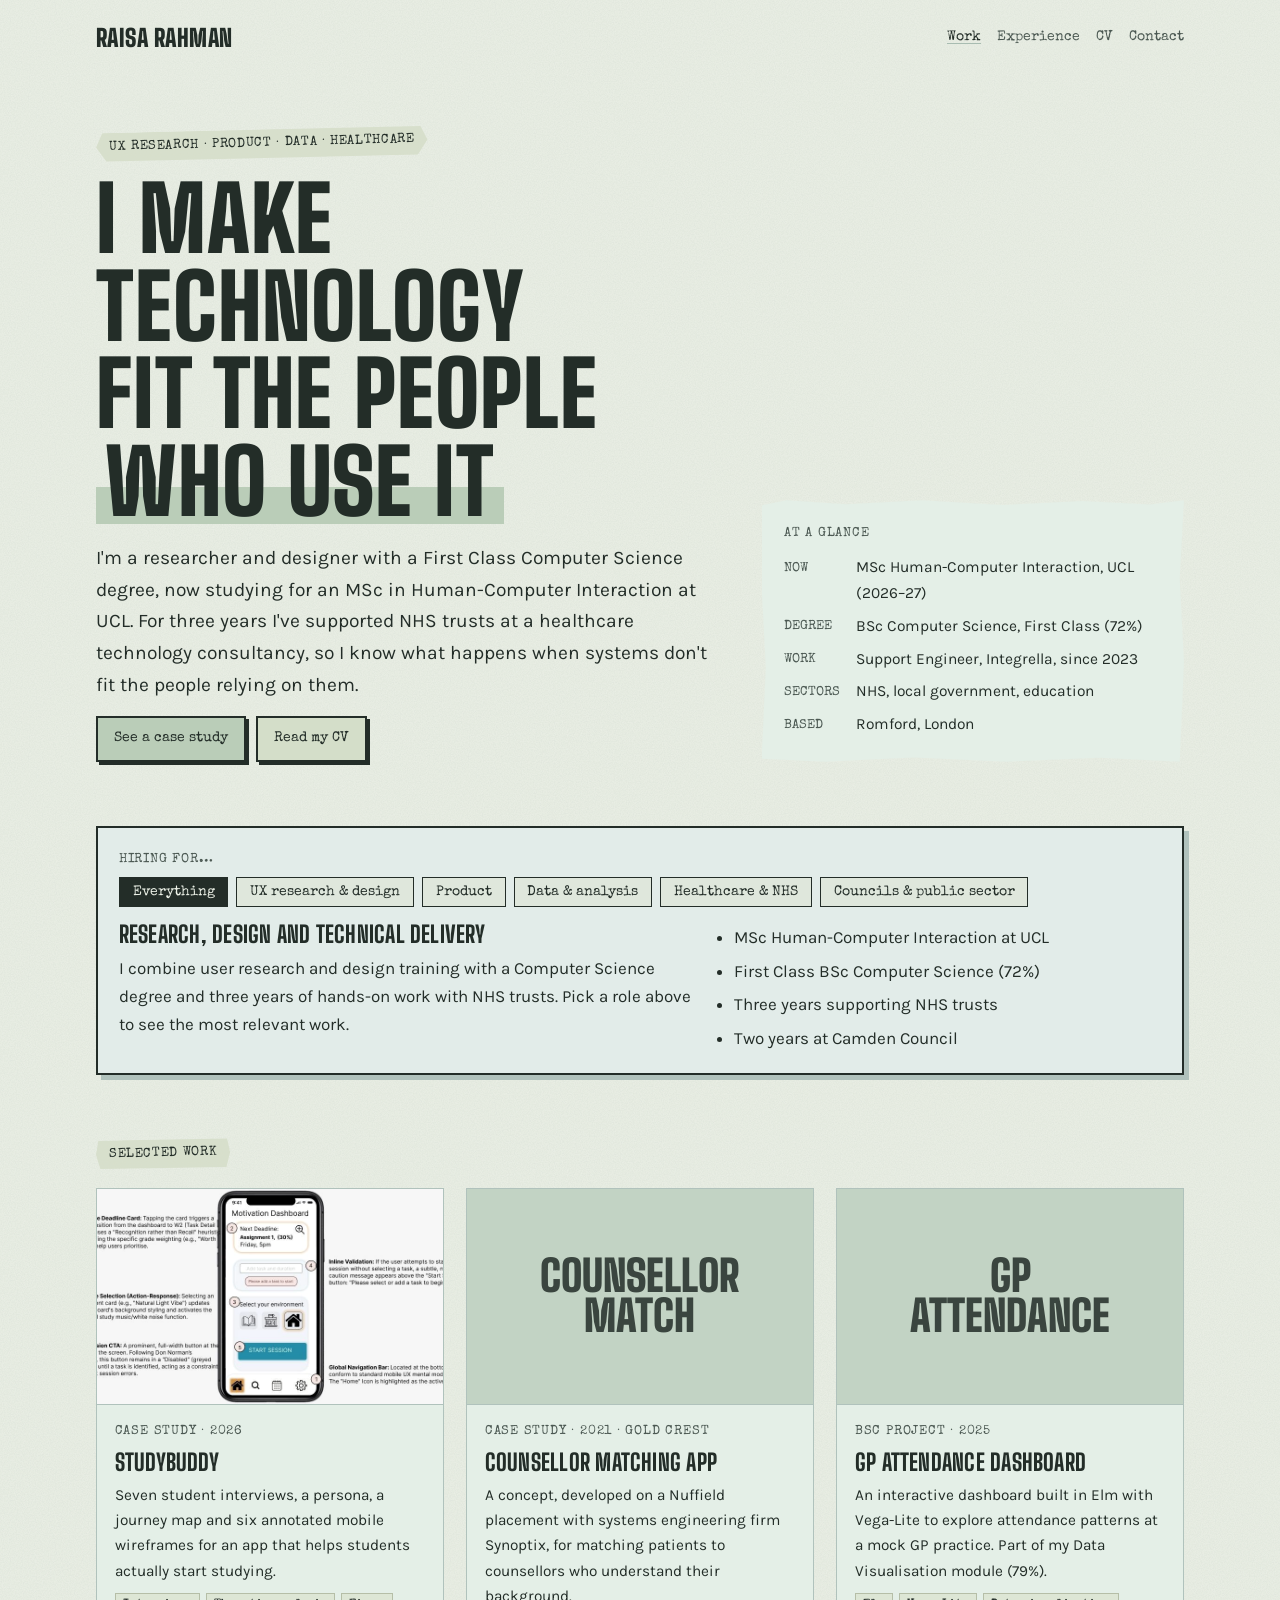
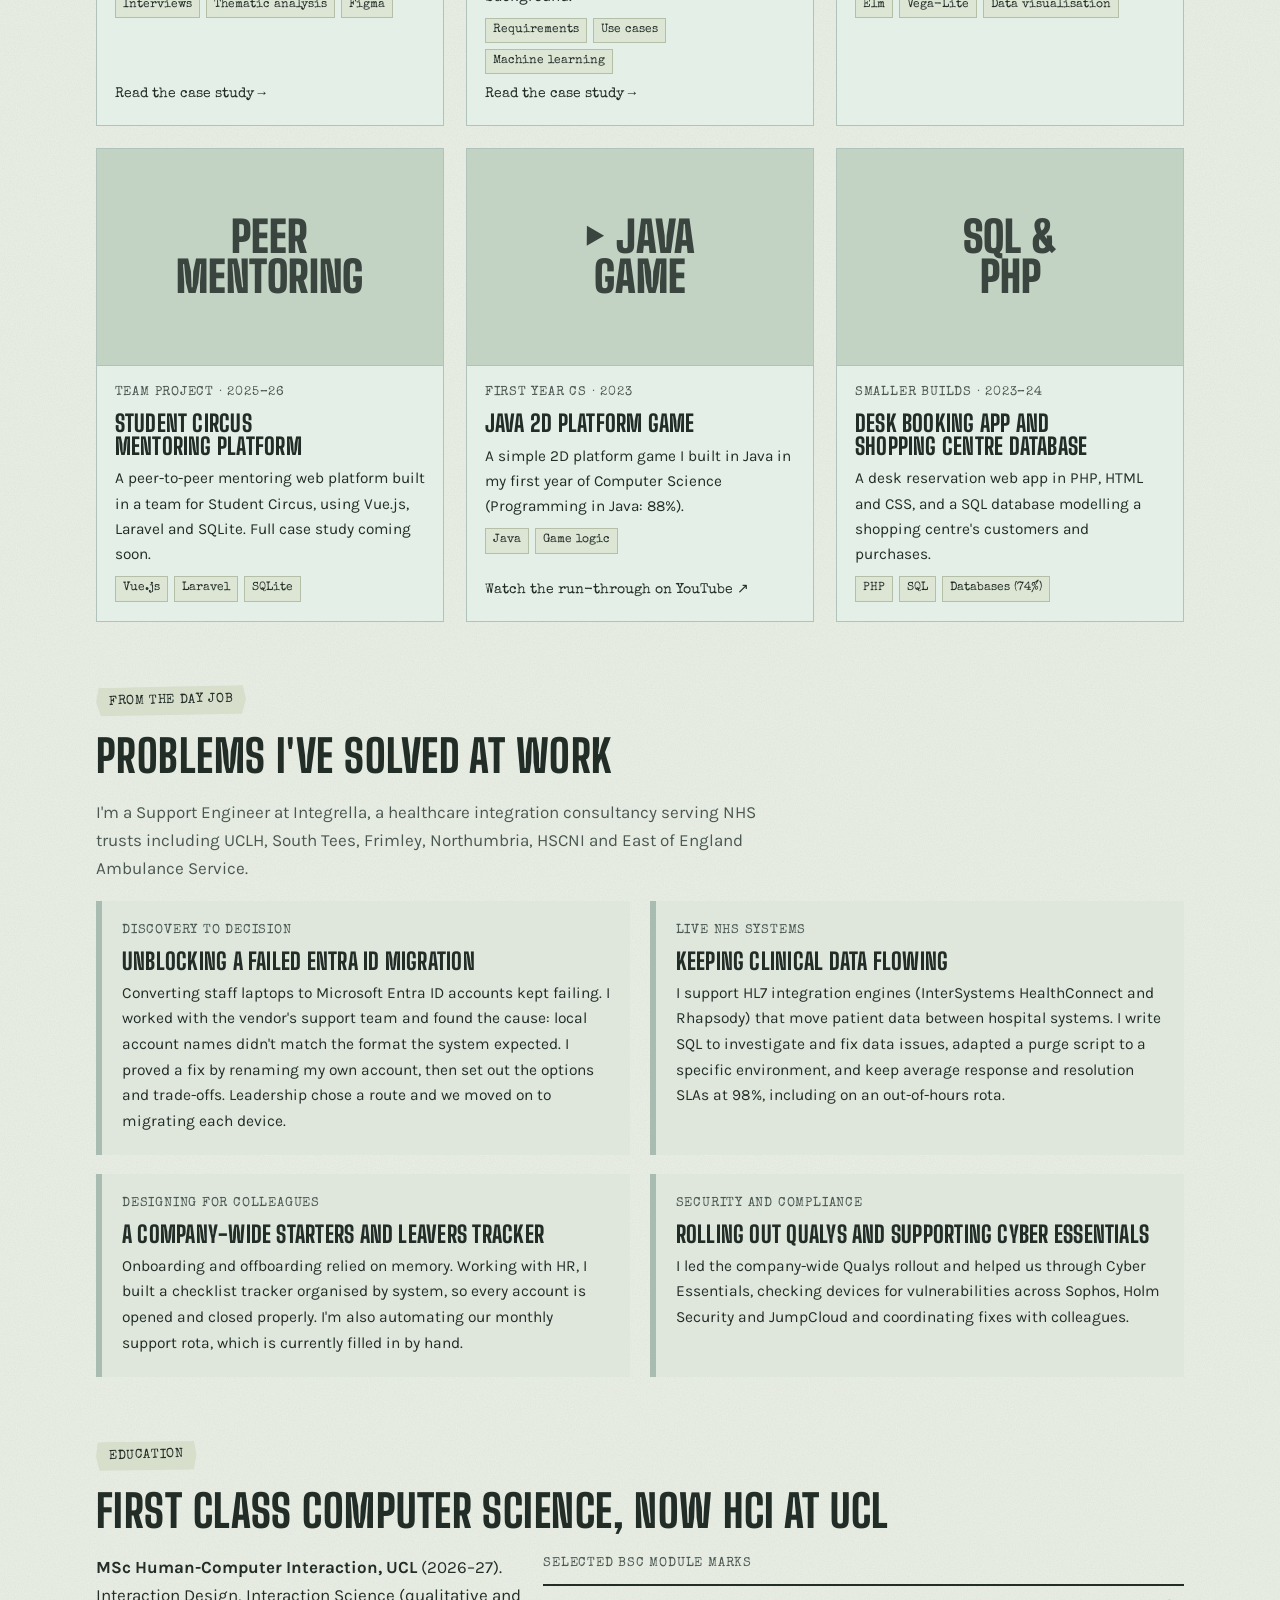
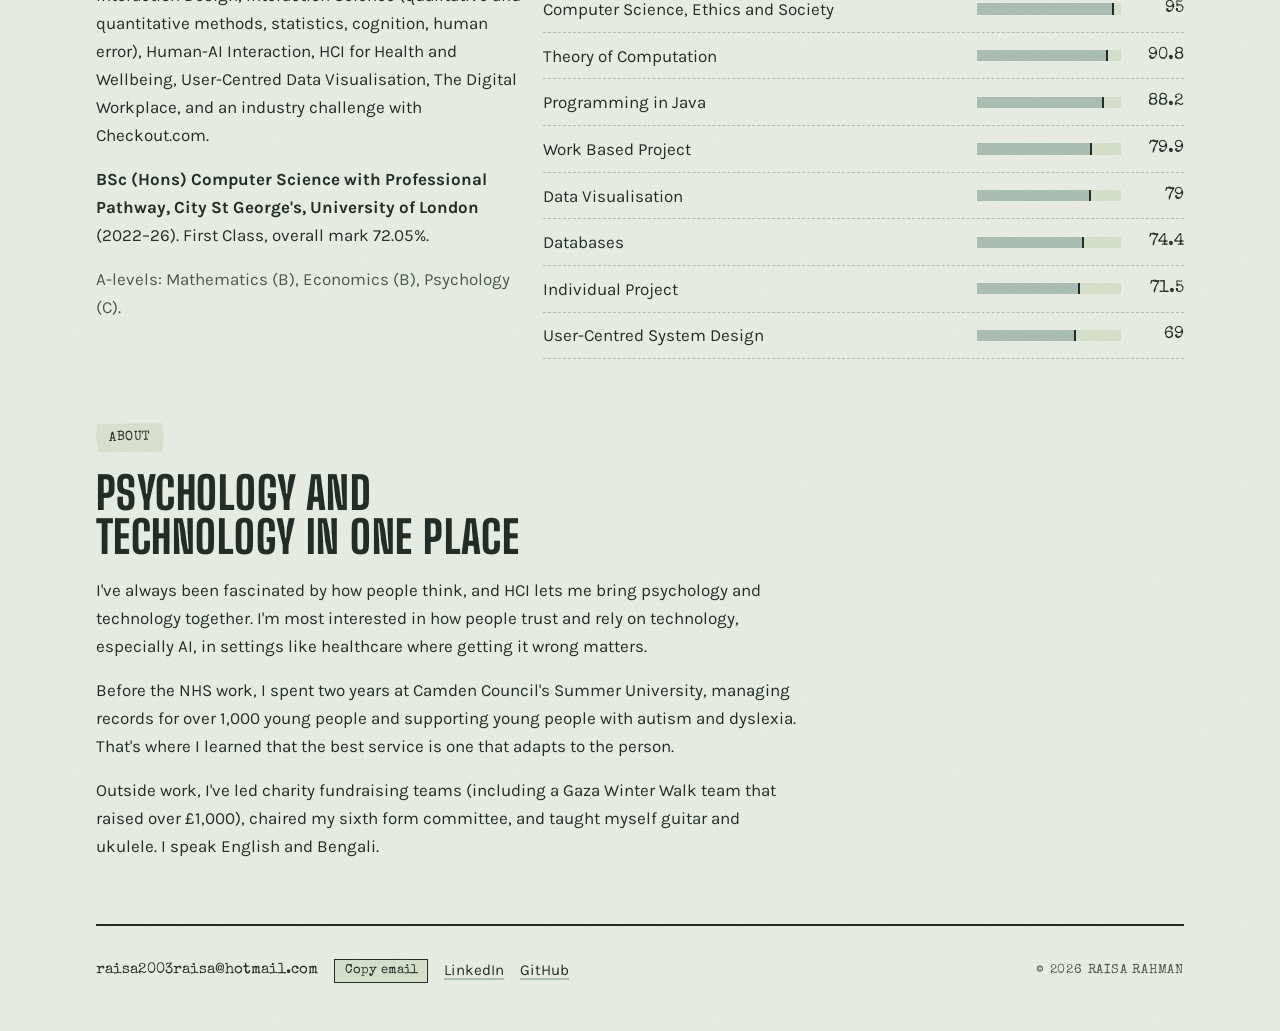
==== index.html @ ec6c99ad "Add files via upload" ====
<!doctype html>
<html lang="en-GB">
<head>
<meta charset="utf-8">
<meta name="viewport" content="width=device-width, initial-scale=1, viewport-fit=cover">
<title>Raisa Rahman Portfolio</title>
<meta name="description" content="Raisa Rahman: UX researcher and designer with a Computer Science degree and three years supporting NHS trusts. Case studies in user research, product, data and healthcare.">
<link rel="preconnect" href="https://fonts.googleapis.com">
<link rel="preconnect" href="https://fonts.gstatic.com" crossorigin>
<link rel="stylesheet" href="https://fonts.googleapis.com/css2?family=Big+Shoulders+Display:wght@700;800;900&family=Karla:ital,wght@0,400;0,500;0,700;1,400&family=Special+Elite&display=swap">
<style>
body{margin:0}
img{max-width:100%}
/* Layout: a soft-grunge research zine. Pale sage paper with grain, masking-tape labels,
   typewriter stamps and torn-edge panels; one reading column, a wider work grid. */
:root{
  color-scheme:light;
  --parchment:#EBF0E6;   /* page */
  --dewdrop:#E4EFE7;     /* soft card fills, tags */
  --mist:#E2ECE9;        /* neutral panels */
  --alabaster:#DFE7DC;   /* secondary containers */
  --matcha:#DDE6D5;      /* active tab, highlight */
  --lichen:#D4DEC9;      /* secondary buttons, hovered rows */
  --silver:#CFDAD1;      /* borders, table headers */
  --mineral:#C7D7CD;     /* card hover */
  --agave:#C2D3C4;       /* progress, toggles */
  --sprout:#BACDB8;      /* primary buttons */
  --laurel:#B7C7B0;      /* selected items */
  --eucalyptus:#B0C2BC;  /* subtle borders, icons */
  --reed:#B5BEA7;        /* badges, dividers */
  --pine:#A8BCB1;        /* anchor green */
  --ink:#232D28;         /* text, deep moss-black */
  --ink-soft:#4B5852;
  --tape:rgba(213,222,201,.86);
  --display:"Big Shoulders Display", "Arial Narrow", Impact, sans-serif;
  --body:"Karla", "Segoe UI", system-ui, sans-serif;
  --type:"Special Elite", "Courier New", ui-monospace, monospace;
  --grain:url("data:image/svg+xml;utf8,<svg xmlns='http://www.w3.org/2000/svg' width='220' height='220'><filter id='n'><feTurbulence type='fractalNoise' baseFrequency='.85' numOctaves='3' stitchTiles='stitch'/><feColorMatrix values='0 0 0 0 .14  0 0 0 0 .18  0 0 0 0 .16  0 0 0 .09 0'/></filter><rect width='100%' height='100%' filter='url(%23n)'/></svg>");
}
*{box-sizing:border-box}
[hidden]{display:none !important}
body{
  background-color:var(--parchment); background-image:var(--grain);
  color:var(--ink); font-family:var(--body); font-size:1.0625rem; line-height:1.65;
  padding-left:max(16px, env(safe-area-inset-left, 0px));
  padding-right:max(16px, env(safe-area-inset-right, 0px));
}
a{color:var(--ink); text-decoration-color:var(--pine); text-decoration-thickness:2px; text-underline-offset:3px}
a:hover{text-decoration-color:var(--ink)}
a:focus-visible, button:focus-visible{outline:2px dashed var(--ink); outline-offset:3px}
p{margin:0}
h1,h2,h3{font-family:var(--display); text-transform:uppercase; text-wrap:balance; line-height:.98; margin:0; letter-spacing:.01em}
h1{font-size:clamp(3rem, 10vw, 5.6rem); font-weight:900}
h2{font-size:clamp(2rem, 5vw, 2.8rem); font-weight:800}
h3{font-size:1.45rem; font-weight:800}
.wrap{max-width:68rem; margin:0 auto; padding-block:2rem 4rem}
.read{max-width:44rem}
.stack{display:flex; flex-direction:column; gap:1rem}
.section{display:flex; flex-direction:column; gap:1.2rem; padding-top:4rem}
.stamp{font-family:var(--type); font-size:.82rem; letter-spacing:.06em; text-transform:uppercase; color:var(--ink-soft)}
.tape{display:inline-block; align-self:flex-start; font-family:var(--type); font-size:.82rem; letter-spacing:.05em; text-transform:uppercase; padding:.25rem .8rem; background:var(--tape); color:var(--ink); transform:rotate(-1.5deg); box-shadow:0 1px 2px rgba(35,45,40,.18); clip-path:polygon(2% 0,98% 4%,100% 50%,97% 100%,3% 96%,0 48%)}
.scribble{background:linear-gradient(transparent 55%, var(--sprout) 55%, var(--sprout) 90%, transparent 90%); padding:0 .1em}
.muted{color:var(--ink-soft)}

/* top */
.top{display:flex; justify-content:space-between; align-items:center; gap:.75rem 1.25rem; flex-wrap:wrap; max-width:68rem; margin:0 auto; padding-top:1.1rem}
.top .name{font-family:var(--display); font-weight:900; font-size:1.5rem; text-transform:uppercase; text-decoration:none; letter-spacing:.02em}
.top nav{display:flex; gap:1rem; flex-wrap:wrap; font-family:var(--type); font-size:.9rem}
.top nav a{text-decoration:none; color:var(--ink-soft)}
.top nav a:hover, .top nav a[aria-current="page"]{color:var(--ink); text-decoration:underline; text-decoration-color:var(--pine)}

/* hero */
.hero{display:grid; grid-template-columns:minmax(0,1.5fr) minmax(0,1fr); gap:2rem; align-items:end; padding-top:2.5rem}
.hero .lede{font-size:1.2rem; max-width:40rem}
.hero-card{background:var(--dewdrop); padding:1.4rem 1.4rem 1.5rem; position:relative; display:flex; flex-direction:column; gap:.7rem; clip-path:polygon(0 2%,6% 0,20% 1.5%,38% 0,57% 1.8%,76% .3%,92% 1.6%,100% 0,99% 30%,100% 62%,99% 100%,80% 98.5%,58% 100%,36% 98.4%,15% 100%,0 98.8%,1% 64%,0 33%)}
.hero-card dl{margin:0; display:grid; grid-template-columns:auto 1fr; gap:.45rem 1rem; font-size:.97rem}
.hero-card dt{font-family:var(--type); font-size:.8rem; text-transform:uppercase; color:var(--ink-soft); padding-top:.15rem}
.hero-card dd{margin:0}
.btns{display:flex; flex-wrap:wrap; gap:.6rem}
.btn{font-family:var(--type); font-size:.9rem; text-decoration:none; padding:.55rem 1rem; background:var(--sprout); color:var(--ink); border:2px solid var(--ink); box-shadow:3px 3px 0 var(--ink); transition:transform .12s ease, box-shadow .12s ease}
.btn:hover{transform:translate(-1px,-1px); box-shadow:4px 4px 0 var(--ink)}
.btn.alt{background:var(--lichen)}

/* lens */
.lens{background:var(--mist); border:2px solid var(--ink); padding:1.3rem; display:flex; flex-direction:column; gap:1rem; box-shadow:5px 5px 0 var(--eucalyptus)}
.chips{display:flex; flex-wrap:wrap; gap:.5rem}
.chips button{font-family:var(--type); font-size:.88rem; padding:.45rem .8rem; border:1.5px solid var(--ink); background:var(--alabaster); color:var(--ink); cursor:pointer}
.chips button:hover{background:var(--mineral)}
.chips button[aria-pressed="true"]{background:var(--ink); color:var(--parchment)}
.pitch{display:grid; grid-template-columns:minmax(0,1.3fr) minmax(0,1fr); gap:1.25rem}
.pitch ul{margin:0; padding-left:1.1rem; display:flex; flex-direction:column; gap:.35rem}

/* work grid */
.grid{display:grid; grid-template-columns:repeat(3, minmax(0,1fr)); gap:1.4rem}
.card{background:var(--dewdrop); border:1.5px solid var(--eucalyptus); display:flex; flex-direction:column; text-decoration:none; color:inherit; position:relative; transition:background .15s ease, transform .15s ease, opacity .2s ease; min-width:0}
.card:hover{background:var(--mineral); transform:rotate(-.4deg)}
.card .pic{aspect-ratio:16/10; max-width:100%; background:var(--agave); overflow:hidden; display:grid; place-items:center; border-bottom:1.5px solid var(--eucalyptus)}
.card .pic img{width:100%; height:100%; object-fit:cover; object-position:center top; display:block; filter:saturate(.75) contrast(1.02)}
.card .pic .glyph{font-family:var(--display); font-weight:900; font-size:clamp(1.9rem, 3.4vw, 2.7rem); text-transform:uppercase; color:var(--ink); opacity:.85; text-align:center; line-height:.92; padding:1rem; overflow-wrap:anywhere}
.card .body{padding:1rem 1.1rem 1.2rem; display:flex; flex-direction:column; gap:.55rem; flex:1}
.card .body p{font-size:.96rem}
.card .go{margin-top:auto; font-family:var(--type); font-size:.86rem}
.card .tape{position:absolute; top:-.7rem; left:.9rem; z-index:2}
.card.dim{opacity:.32}
.card.dim:hover{opacity:.6}
.tags{display:flex; flex-wrap:wrap; gap:.35rem}
.tag{font-family:var(--type); font-size:.74rem; padding:.12rem .45rem; background:var(--matcha); border:1px solid var(--reed)}

/* work stories */
.stories{display:grid; grid-template-columns:repeat(2, minmax(0,1fr)); gap:1.2rem}
.story{background:var(--alabaster); padding:1.2rem 1.25rem 1.3rem; border-left:6px solid var(--pine); display:flex; flex-direction:column; gap:.5rem; min-width:0; transition:opacity .2s ease}
.story.dim{opacity:.32}
.story p{font-size:.97rem}

/* marks */
.marks{display:flex; flex-direction:column; border-top:2px solid var(--ink)}
.mark{display:grid; grid-template-columns:minmax(0,1fr) 9rem 3.2rem; gap:.75rem; align-items:center; padding:.55rem 0; border-bottom:1px dashed var(--reed)}
.mark .bar{height:.7rem; background:var(--lichen); position:relative}
.mark .bar span{position:absolute; inset:0 auto 0 0; background:var(--pine); border-right:2px solid var(--ink)}
.mark b{font-family:var(--type); font-weight:400; text-align:right; font-variant-numeric:tabular-nums}

/* case study */
.meta{display:grid; grid-template-columns:repeat(4, minmax(0,1fr)); gap:1rem; padding:1rem 0; border-top:2px solid var(--ink); border-bottom:2px solid var(--ink)}
.meta div{display:flex; flex-direction:column; gap:.15rem; min-width:0}
.meta span:last-child{font-size:.95rem}
figure{margin:0; display:flex; flex-direction:column; gap:.55rem}
figure img{display:block; width:100%; border:1.5px solid var(--eucalyptus); background:#fff}
figcaption{font-size:.9rem; color:var(--ink-soft)}
.zoom{cursor:zoom-in}
.steps{list-style:none; margin:0; padding:0; display:grid; gap:.7rem; counter-reset:s}
.steps li{display:grid; grid-template-columns:2.1rem 1fr; gap:.5rem; counter-increment:s}
.steps li::before{content:counter(s); font-family:var(--display); font-weight:900; font-size:1.4rem; width:1.8rem; height:1.8rem; display:grid; place-items:center; background:var(--sprout); border:1.5px solid var(--ink)}
.notes{display:grid; grid-template-columns:repeat(2, minmax(0,1fr)); gap:1.1rem}
.note{padding:1.1rem 1.15rem 1.2rem; display:flex; flex-direction:column; gap:.45rem; box-shadow:0 1px 0 rgba(35,45,40,.08), 0 8px 14px -12px rgba(35,45,40,.6); min-width:0}
.note:nth-child(1){background:var(--matcha); transform:rotate(-.7deg)}
.note:nth-child(2){background:var(--mineral); transform:rotate(.6deg)}
.note:nth-child(3){background:var(--lichen); transform:rotate(.4deg)}
.note:nth-child(4){background:var(--agave); transform:rotate(-.5deg)}
.note h3{font-size:1.25rem}
.note p{font-size:.95rem}
.reqs{display:flex; flex-direction:column; border-top:2px solid var(--ink)}
.req{display:grid; grid-template-columns:1fr auto; gap:.3rem 1rem; padding:.8rem 0; border-bottom:1px dashed var(--reed); align-items:baseline}
.req strong{font-weight:700}
.req p{grid-column:1 / -1; font-size:.95rem; color:var(--ink-soft)}
.src{display:flex; gap:.3rem; flex-wrap:wrap; justify-content:flex-end}
.pid{font-family:var(--type); font-size:.74rem; padding:.05rem .4rem; background:var(--ink); color:var(--parchment)}
.pair{display:grid; grid-template-columns:minmax(0,.8fr) minmax(0,1.2fr); gap:1.25rem; align-items:start}
.callout{border-left:4px solid var(--pine); padding:.2rem 0 .2rem 1rem; font-family:var(--type)}
.viewer{background:var(--dewdrop); border:2px solid var(--ink); padding:1rem; display:flex; flex-direction:column; gap:1rem}
.viewer .chips button{font-size:.82rem}
.tasks{display:grid; grid-template-columns:repeat(3, minmax(0,1fr)); gap:1rem}
.task{background:var(--alabaster); padding:1rem; display:flex; flex-direction:column; gap:.4rem; min-width:0; border-top:4px solid var(--pine)}
.task p{font-size:.93rem}
.back{font-family:var(--type); font-size:.9rem; text-decoration:none}
.diagram{background:var(--dewdrop); border:1.5px solid var(--eucalyptus); padding:1rem; overflow-x:auto}
.diagram svg{display:block; min-width:34rem; width:100%; height:auto}

/* cv page */
.cv{display:grid; grid-template-columns:minmax(0,15rem) minmax(0,1fr); gap:2.5rem; padding-top:2rem}
.cv aside{display:flex; flex-direction:column; gap:1.5rem}
.cv aside h3{font-size:1.15rem; margin-bottom:.4rem}
.cv aside ul{margin:0; padding:0; list-style:none; display:flex; flex-direction:column; gap:.3rem; font-size:.95rem}
.cv main{display:flex; flex-direction:column; gap:2.4rem; min-width:0}
.cv section{display:flex; flex-direction:column; gap:1.1rem}
.job{display:flex; flex-direction:column; gap:.4rem; padding-bottom:1.1rem; border-bottom:1px dashed var(--reed)}
.job:last-child{border-bottom:0}
.job header{display:flex; justify-content:space-between; gap:.25rem 1rem; flex-wrap:wrap; align-items:baseline}
.job h3{font-size:1.3rem}
.job ul{margin:0; padding-left:1.1rem; display:flex; flex-direction:column; gap:.3rem; font-size:.97rem}
.timeline{display:flex; flex-direction:column; gap:.6rem}
.timeline div{display:grid; grid-template-columns:4rem 1fr; gap:.8rem; font-size:.96rem}
.timeline b{font-family:var(--type); font-weight:400}

footer{max-width:68rem; margin:0 auto; padding-block:2rem 3rem; border-top:2px solid var(--ink); display:flex; flex-wrap:wrap; justify-content:space-between; align-items:center; gap:1rem; font-size:.95rem}
.contact{display:flex; flex-wrap:wrap; gap:1rem; align-items:center}
.email{font-family:var(--type); user-select:all}
.copy{font-family:var(--type); font-size:.82rem; padding:.3rem .6rem; border:1.5px solid var(--ink); background:var(--lichen); color:var(--ink); cursor:pointer}

.lb{position:fixed; inset:0; background:rgba(35,45,40,.9); display:flex; align-items:center; justify-content:center; padding:calc(1rem + env(safe-area-inset-top,0px)) max(1rem, env(safe-area-inset-right,0px)) calc(1rem + env(safe-area-inset-bottom,0px)) max(1rem, env(safe-area-inset-left,0px)); z-index:20; overflow:auto}
.lb img{max-width:100%; max-height:100%; background:#fff}
.lb button{position:fixed; top:calc(1rem + env(safe-area-inset-top,0px)); right:max(1rem, env(safe-area-inset-right,0px)); font-family:var(--type); padding:.5rem .8rem; border:2px solid var(--ink); background:var(--parchment); color:var(--ink); cursor:pointer}

@media (max-width: 860px){
  .hero, .pitch, .pair, .cv{grid-template-columns:1fr}
  .grid{grid-template-columns:repeat(2, minmax(0,1fr))}
  .tasks{grid-template-columns:1fr}
}
@media (max-width: 600px){
  .grid, .stories, .notes{grid-template-columns:1fr}
  .meta{grid-template-columns:repeat(2, minmax(0,1fr))}
  .mark{grid-template-columns:minmax(0,1fr) 5rem 3rem}
  .note{transform:none !important}
}
@media (prefers-reduced-motion: reduce){ .card, .btn, .story{transition:none} .card:hover{transform:none} }
</style>
</head>
<body>

<header class="top">
  <a class="name" href="#">Raisa Rahman</a>
  <nav aria-label="Main">
    <a href="#" data-nav="home">Work</a>
    <a href="#experience" data-nav="experience">Experience</a>
    <a href="#cv" data-nav="cv">CV</a>
    <a href="#contact" data-nav="contact">Contact</a>
  </nav>
</header>

<!-- ============ HOME ============ -->
<div id="view-home" class="wrap">
  <section class="hero">
    <div class="stack">
      <span class="tape">UX research · Product · Data · Healthcare</span>
      <h1>I make technology fit the people <span class="scribble">who use it</span></h1>
      <p class="lede">I'm a researcher and designer with a First Class Computer Science degree, now studying for an MSc in Human-Computer Interaction at UCL. For three years I've supported NHS trusts at a healthcare technology consultancy, so I know what happens when systems don't fit the people relying on them.</p>
      <div class="btns">
        <a class="btn" href="#studybuddy">See a case study</a>
        <a class="btn alt" href="#cv">Read my CV</a>
      </div>
    </div>
    <div class="hero-card">
      <span class="stamp">At a glance</span>
      <dl>
        <dt>Now</dt><dd>MSc Human-Computer Interaction, UCL (2026–27)</dd>
        <dt>Degree</dt><dd>BSc Computer Science, First Class (72%)</dd>
        <dt>Work</dt><dd>Support Engineer, Integrella, since 2023</dd>
        <dt>Sectors</dt><dd>NHS, local government, education</dd>
        <dt>Based</dt><dd>Romford, London</dd>
      </dl>
    </div>
  </section>

  <section class="section" aria-labelledby="lens-h">
    <div class="lens">
      <div class="stack" style="gap:.4rem">
        <span class="stamp" id="lens-h">Hiring for…</span>
        <div class="chips" id="lens" role="group" aria-label="Choose the role you're hiring for">
          <button type="button" data-lens="all" aria-pressed="true">Everything</button>
          <button type="button" data-lens="ux" aria-pressed="false">UX research &amp; design</button>
          <button type="button" data-lens="product" aria-pressed="false">Product</button>
          <button type="button" data-lens="data" aria-pressed="false">Data &amp; analysis</button>
          <button type="button" data-lens="health" aria-pressed="false">Healthcare &amp; NHS</button>
          <button type="button" data-lens="public" aria-pressed="false">Councils &amp; public sector</button>
        </div>
      </div>
      <div class="pitch">
        <div class="stack" style="gap:.5rem">
          <h3 id="pitch-title">Research, design and technical delivery</h3>
          <p id="pitch-text"></p>
        </div>
        <ul id="pitch-points"></ul>
      </div>
    </div>
  </section>

  <section class="section" id="work" aria-labelledby="work-h">
    <span class="tape" id="work-h">Selected work</span>
    <div class="grid">
      <a class="card" href="#studybuddy" data-tags="ux product">
        <div class="pic"><img src="img/w1-dashboard.jpg" alt="Annotated StudyBuddy dashboard wireframe on a phone"></div>
        <div class="body">
          <span class="stamp">Case study · 2026</span>
          <h3>StudyBuddy</h3>
          <p>Seven student interviews, a persona, a journey map and six annotated mobile wireframes for an app that helps students actually start studying.</p>
          <div class="tags"><span class="tag">Interviews</span><span class="tag">Thematic analysis</span><span class="tag">Figma</span></div>
          <span class="go">Read the case study →</span>
        </div>
      </a>
      <a class="card" href="#counsellor-app" data-tags="health ux product data">
        <div class="pic"><span class="glyph">Counsellor<br>Match</span></div>
        <div class="body">
          <span class="stamp">Case study · 2021 · Gold CREST</span>
          <h3>Counsellor Matching App</h3>
          <p>A concept, developed on a Nuffield placement with systems engineering firm Synoptix, for matching patients to counsellors who understand their background.</p>
          <div class="tags"><span class="tag">Requirements</span><span class="tag">Use cases</span><span class="tag">Machine learning</span></div>
          <span class="go">Read the case study →</span>
        </div>
      </a>
      <div class="card" data-tags="data health">
        <div class="pic"><span class="glyph">GP<br>Attendance</span></div>
        <div class="body">
          <span class="stamp">BSc project · 2025</span>
          <h3>GP Attendance Dashboard</h3>
          <p>An interactive dashboard built in Elm with Vega-Lite to explore attendance patterns at a mock GP practice. Part of my Data Visualisation module (79%).</p>
          <div class="tags"><span class="tag">Elm</span><span class="tag">Vega-Lite</span><span class="tag">Data visualisation</span></div>
        </div>
      </div>
      <div class="card" data-tags="product ux">
        <div class="pic"><span class="glyph">Peer<br>Mentoring</span></div>
        <div class="body">
          <span class="stamp">Team project · 2025–26</span>
          <h3>Student Circus Mentoring Platform</h3>
          <p>A peer-to-peer mentoring web platform built in a team for Student Circus, using Vue.js, Laravel and SQLite. Full case study coming soon.</p>
          <div class="tags"><span class="tag">Vue.js</span><span class="tag">Laravel</span><span class="tag">SQLite</span></div>
        </div>
      </div>
      <a class="card" href="https://www.youtube.com/watch?v=aoaTDzyGemo" target="_blank" rel="noopener" data-tags="product">
        <div class="pic"><span class="glyph">▶ Java<br>Game</span></div>
        <div class="body">
          <span class="stamp">First year CS · 2023</span>
          <h3>Java 2D Platform Game</h3>
          <p>A simple 2D platform game I built in Java in my first year of Computer Science (Programming in Java: 88%).</p>
          <div class="tags"><span class="tag">Java</span><span class="tag">Game logic</span></div>
          <span class="go">Watch the run-through on YouTube ↗</span>
        </div>
      </a>
      <div class="card" data-tags="data product public">
        <div class="pic"><span class="glyph">SQL &amp;<br>PHP</span></div>
        <div class="body">
          <span class="stamp">Smaller builds · 2023–24</span>
          <h3>Desk Booking App and Shopping Centre Database</h3>
          <p>A desk reservation web app in PHP, HTML and CSS, and a SQL database modelling a shopping centre's customers and purchases.</p>
          <div class="tags"><span class="tag">PHP</span><span class="tag">SQL</span><span class="tag">Databases (74%)</span></div>
        </div>
      </div>
    </div>
  </section>

  <section class="section" id="experience" aria-labelledby="exp-h">
    <span class="tape" id="exp-h">From the day job</span>
    <h2>Problems I've solved at work</h2>
    <p class="read muted">I'm a Support Engineer at Integrella, a healthcare integration consultancy serving NHS trusts including UCLH, South Tees, Frimley, Northumbria, HSCNI and East of England Ambulance Service.</p>
    <div class="stories">
      <div class="story" data-tags="product ux health public">
        <span class="stamp">Discovery to decision</span>
        <h3>Unblocking a failed Entra ID migration</h3>
        <p>Converting staff laptops to Microsoft Entra ID accounts kept failing. I worked with the vendor's support team and found the cause: local account names didn't match the format the system expected. I proved a fix by renaming my own account, then set out the options and trade-offs. Leadership chose a route and we moved on to migrating each device.</p>
      </div>
      <div class="story" data-tags="health data public">
        <span class="stamp">Live NHS systems</span>
        <h3>Keeping clinical data flowing</h3>
        <p>I support HL7 integration engines (InterSystems HealthConnect and Rhapsody) that move patient data between hospital systems. I write SQL to investigate and fix data issues, adapted a purge script to a specific environment, and keep average response and resolution SLAs at 98%, including on an out-of-hours rota.</p>
      </div>
      <div class="story" data-tags="product public data">
        <span class="stamp">Designing for colleagues</span>
        <h3>A company-wide starters and leavers tracker</h3>
        <p>Onboarding and offboarding relied on memory. Working with HR, I built a checklist tracker organised by system, so every account is opened and closed properly. I'm also automating our monthly support rota, which is currently filled in by hand.</p>
      </div>
      <div class="story" data-tags="health public data">
        <span class="stamp">Security and compliance</span>
        <h3>Rolling out Qualys and supporting Cyber Essentials</h3>
        <p>I led the company-wide Qualys rollout and helped us through Cyber Essentials, checking devices for vulnerabilities across Sophos, Holm Security and JumpCloud and coordinating fixes with colleagues.</p>
      </div>
    </div>
  </section>

  <section class="section" aria-labelledby="edu-h">
    <span class="tape" id="edu-h">Education</span>
    <h2>First Class Computer Science, now HCI at UCL</h2>
    <div class="pair">
      <div class="stack">
        <p><strong>MSc Human-Computer Interaction, UCL</strong> (2026–27). Interaction Design, Interaction Science (qualitative and quantitative methods, statistics, cognition, human error), Human-AI Interaction, HCI for Health and Wellbeing, User-Centred Data Visualisation, The Digital Workplace, and an industry challenge with Checkout.com.</p>
        <p><strong>BSc (Hons) Computer Science with Professional Pathway, City St George's, University of London</strong> (2022–26). First Class, overall mark 72.05%.</p>
        <p class="muted">A-levels: Mathematics (B), Economics (B), Psychology (C).</p>
      </div>
      <div class="stack" style="gap:.6rem">
        <span class="stamp">Selected BSc module marks</span>
        <div class="marks" id="marks"></div>
      </div>
    </div>
  </section>

  <section class="section" aria-labelledby="about-h">
    <span class="tape" id="about-h">About</span>
    <div class="read stack">
      <h2>Psychology and technology in one place</h2>
      <p>I've always been fascinated by how people think, and HCI lets me bring psychology and technology together. I'm most interested in how people trust and rely on technology, especially AI, in settings like healthcare where getting it wrong matters.</p>
      <p>Before the NHS work, I spent two years at Camden Council's Summer University, managing records for over 1,000 young people and supporting young people with autism and dyslexia. That's where I learned that the best service is one that adapts to the person.</p>
      <p>Outside work, I've led charity fundraising teams (including a Gaza Winter Walk team that raised over £1,000), chaired my sixth form committee, and taught myself guitar and ukulele. I speak English and Bengali.</p>
    </div>
  </section>
</div>

<!-- ============ STUDYBUDDY ============ -->
<div id="view-studybuddy" class="wrap read" hidden>
  <a class="back" href="#">← All work</a>
  <section class="section" style="padding-top:2rem">
    <span class="tape">Case study · Mobile app · 2026</span>
    <h1>StudyBuddy</h1>
    <p class="lede" style="font-size:1.2rem">An app that helps university students get from <span class="scribble">planning to actually studying</span>, built on interviews with seven students.</p>
    <div class="meta">
      <div><span class="stamp">My role</span><span>Sole researcher and designer</span></div>
      <div><span class="stamp">Context</span><span>BSc module, User-Centred System Design</span></div>
      <div><span class="stamp">Methods</span><span>Interviews, walkthroughs, thematic analysis</span></div>
      <div><span class="stamp">Tools</span><span>MS Teams, FigJam, Figma</span></div>
    </div>
  </section>
  <section class="section">
    <span class="stamp">The problem</span>
    <h2>Students plan well and still don't start</h2>
    <p>Students juggle deadlines, crowded campuses and constant digital distraction. Plenty of tools help them plan, but few help with the moment that matters: sitting down and starting. I wanted to understand where study sessions really break down, then design for those moments.</p>
  </section>
  <section class="section">
    <span class="stamp">Research</span>
    <h2>Seven interviews, each with a walkthrough</h2>
    <p>I ran semi-structured interviews over MS Teams with seven undergraduates studying subjects including physics, economics, radiography, psychology and law. Each participant also walked me through a recent study session and the tools they used, thinking aloud as they went. That showed me what they actually do, not just what they say they do.</p>
    <ol class="steps">
      <li><span><strong>Transcribe and familiarise.</strong> I reviewed transcripts alongside the recordings to catch gestures and screen-sharing.</span></li>
      <li><span><strong>Code line by line.</strong> I tagged recurring pain points and motivations.</span></li>
      <li><span><strong>Build an affinity diagram.</strong> In FigJam, I grouped the codes into themes that cut across participants.</span></li>
      <li><span><strong>Turn themes into requirements.</strong> Every requirement traces back to the participants who raised it.</span></li>
    </ol>
    <figure>
      <img class="zoom" src="img/affinity-diagram.jpg" alt="FigJam affinity diagram with sticky notes grouped into five themes" loading="lazy">
      <figcaption>Affinity diagram from the interview codes, grouped into five themes. Tap to enlarge.</figcaption>
    </figure>
  </section>
  <section class="section">
    <span class="stamp">What I found</span>
    <h2>Four things get in the way</h2>
    <div class="notes">
      <div class="note"><span class="stamp">Theme 1</span><h3>Big tasks trigger avoidance</h3><p>A task like "10 topics" felt so daunting that students avoided it, sometimes for an hour. Long, unbroken study blocks caused instant fatigue.</p></div>
      <div class="note"><span class="stamp">Theme 2</span><h3>"Space anxiety"</h3><p>Students couldn't rely on finding a quiet desk or a working socket on campus. One described the "faffing around" that kills momentum and pushes them to study at home.</p></div>
      <div class="note"><span class="stamp">Theme 3</span><h3>One missed session ripples</h3><p>When plans slipped, current tools made rescheduling so hard that one missed session snowballed into an overwhelming backlog.</p></div>
      <div class="note"><span class="stamp">Theme 4</span><h3>Pretty plans take effort</h3><p>Attractive plans motivated students, but one spent ages drawing timetables by hand. Others went back to paper because apps were slow to fill in.</p></div>
    </div>
  </section>
  <section class="section">
    <span class="stamp">Requirements</span>
    <h2>Every feature traces back to a participant</h2>
    <div class="reqs">
      <div class="req"><strong>Break big tasks into 20–30 minute goals</strong><span class="src"><span class="pid">P3</span><span class="pid">P6</span><span class="pid">P7</span></span><p>Lowers the barrier to starting.</p></div>
      <div class="req"><strong>Live campus space status</strong><span class="src"><span class="pid">P1</span><span class="pid">P3</span><span class="pid">P5</span><span class="pid">P6</span></span><p>Filter study spaces by noise level and working sockets before leaving home.</p></div>
      <div class="req"><strong>Automatic rescheduling</strong><span class="src"><span class="pid">P3</span><span class="pid">P7</span></span><p>Recalculates the plan when a session is missed, so guilt doesn't build into a backlog.</p></div>
      <div class="req"><strong>Low-effort visual themes</strong><span class="src"><span class="pid">P1</span><span class="pid">P6</span></span><p>Keeps the motivation of a beautiful plan without the drawing time.</p></div>
      <div class="req"><strong>Opt-in focus mode that blocks apps</strong><span class="src"><span class="pid">P2</span><span class="pid">P3</span><span class="pid">P5</span></span><p>Locks distracting social media during a session.</p></div>
    </div>
  </section>
  <section class="section">
    <span class="stamp">Synthesis</span>
    <h2>Meet Zainab, the last-minute power user</h2>
    <div class="pair">
      <figure>
        <img class="zoom" src="img/persona.jpg" alt="Persona poster for Zainab Malik, a final-year undergraduate who commutes to London" loading="lazy">
        <figcaption>Persona built from behaviour patterns, not demographics. Tap to enlarge.</figcaption>
      </figure>
      <div class="stack">
        <p>Zainab is a composite of the patterns I found: she works best when a deadline creates urgency, needs the right environment to focus, and finds complex apps clunky.</p>
        <p>I left out demographic details that didn't affect her needs, so the persona stays a tool for design decisions rather than a stereotype.</p>
        <p class="callout">"I just need a quiet organised space with natural light where I can lock in."</p>
      </div>
    </div>
    <figure>
      <img class="zoom" src="img/journey-map.jpg" alt="Current user journey map across five stages of a study session" loading="lazy">
      <figcaption>Zainab's current journey through a study session. The biggest emotional drops are at getting started and finishing. Tap to enlarge.</figcaption>
    </figure>
  </section>
  <section class="section">
    <span class="stamp">Design</span>
    <h2>One journey, six screens</h2>
    <p>I mapped a single journey, from seeing a deadline to finishing a session and recovering the week's plan, then designed six annotated wireframes along it. Each annotation links a design choice to a research finding or a usability principle.</p>
    <figure>
      <img class="zoom" src="img/user-flow.jpg" alt="User flow diagram in four phases" loading="lazy">
      <figcaption>User flow across four phases, including what happens when a building is full or a task isn't finished. Tap to enlarge.</figcaption>
    </figure>
    <div class="viewer">
      <div class="chips" id="wf-tabs" role="tablist" aria-label="Wireframes"></div>
      <figure><img class="zoom" id="wf-img" src="img/w1-dashboard.jpg" alt=""></figure>
      <div class="stack" style="gap:.3rem"><h3 id="wf-title"></h3><p id="wf-text"></p></div>
    </div>
  </section>
  <section class="section">
    <span class="stamp">Evaluation plan</span>
    <h2>How I'd test it</h2>
    <p>I planned a moderated usability test with five students who match Zainab's profile, in a usability lab with screen and gesture recording. I'd measure task completion, time on task and errors, alongside think-aloud comments and a System Usability Scale questionnaire.</p>
    <div class="tasks">
      <div class="task"><span class="stamp">Task 1</span><h3>Plan</h3><p>Break a 30% essay into 20-minute chunks for a low-energy day.</p><p><strong>Success:</strong> a plan within 60 seconds.</p></div>
      <div class="task"><span class="stamp">Task 2</span><h3>Find a space</h3><p>Find a silent library desk with a working socket.</p><p><strong>Success:</strong> correct filters and a building with free seats.</p></div>
      <div class="task"><span class="stamp">Task 3</span><h3>Recover</h3><p>Fit yesterday's missed task into the coming week.</p><p><strong>Success:</strong> confirms the new schedule without hesitating.</p></div>
    </div>
  </section>
  <section class="section">
    <span class="stamp">Using AI responsibly</span>
    <h2>Where AI helped, and where I checked it</h2>
    <p>I used Google Gemini to draft anonymised interview summaries, then checked each one against the original transcript and corrected it. I used Figma AI to generate background images for the theme and audio options on two screens. The analysis and design were my own.</p>
  </section>
  <section class="section">
    <span class="stamp">Next step</span>
    <h2>What I'd do next</h2>
    <p>The usability test is planned but not yet run. Next, I'd build a clickable high-fidelity prototype, test it with five students, and use the results to refine the task breakdown and rescheduling screens, which carry the riskiest assumptions.</p>
    <p><a class="back" href="#">← Back to all work</a></p>
  </section>
</div>

<!-- ============ COUNSELLOR APP ============ -->
<div id="view-counsellor-app" class="wrap read" hidden>
  <a class="back" href="#">← All work</a>
  <section class="section" style="padding-top:2rem">
    <span class="tape">Case study · Nuffield Research Placement · 2021</span>
    <h1>Patient-Counsellor Matching App</h1>
    <p class="lede" style="font-size:1.2rem">How could AI make society safer? My answer: help people find a counsellor who <span class="scribble">understands their background</span>.</p>
    <div class="meta">
      <div><span class="stamp">My role</span><span>Sole author of the report</span></div>
      <div><span class="stamp">Host</span><span>Synoptix, a systems engineering consultancy</span></div>
      <div><span class="stamp">Reviewed by</span><span>A project engineer and a systems engineer</span></div>
      <div><span class="stamp">Outcome</span><span>Gold CREST Award</span></div>
    </div>
  </section>
  <section class="section">
    <span class="stamp">The problem</span>
    <h2>Long waits, and feeling misunderstood</h2>
    <p>On my Nuffield Research Placement, Synoptix set the question "How could AI be used to increase safety in our society?" I chose mental health. My research pointed to two problems: long waiting lists for NHS talking therapies, and patients, particularly people of colour, people from low-income backgrounds and LGBTQ+ people, feeling that their counsellor didn't understand their background. When advice doesn't fit someone's culture or circumstances, it may not help, and misunderstanding can even contribute to misdiagnosis.</p>
  </section>
  <section class="section">
    <span class="stamp">The concept</span>
    <h2>Match patients to counsellors they can relate to</h2>
    <p>Patients answer a questionnaire about their needs and their preferences for a counsellor, such as gender, ethnicity or availability. Verified counsellors list their experience and specialisms. The app then suggests several ranked matches, so a patient still has options if their best match is busy. The patient always makes first contact and books a taster session before committing.</p>
    <ul class="stack" style="gap:.4rem; padding-left:1.1rem; margin:0">
      <li><strong>Privacy by design:</strong> patients' data is visible only to them and the counsellor they choose to share it with, and the system must comply with GDPR and encrypt all data.</li>
      <li><strong>Safety:</strong> a human moderator checks every counsellor's qualifications before they can join.</li>
      <li><strong>Accessibility:</strong> options such as text-to-speech for users who struggle to see the screen.</li>
    </ul>
  </section>
  <section class="section">
    <span class="stamp">Systems engineering approach</span>
    <h2>From use cases to requirements</h2>
    <p>I followed a systems engineering process: use case diagrams for both patients and counsellors, then functional and non-functional requirements written to be SMART (specific, measurable, achievable, realistic and timely), for example "The system shall provide at least five potential counsellors" and "The system shall notify a counsellor when a patient has matched with them." I also reviewed similar services, including Kooth, the Samaritans and Childline, to find the gap my concept would fill.</p>
    <div class="diagram" aria-label="Simplified matching flow">
      <svg viewBox="0 0 720 150" role="img" aria-labelledby="flow-t">
        <title id="flow-t">Simplified matching flow: patient preferences and counsellor profiles feed a matching model, which returns ranked matches; the patient books a taster session and their feedback improves future matches.</title>
        <g font-family="Karla, sans-serif" font-size="14" fill="#232D28">
          <rect x="6" y="14" width="150" height="48" fill="#DDE6D5" stroke="#232D28" stroke-width="1.5"/>
          <text x="81" y="43" text-anchor="middle">Patient preferences</text>
          <rect x="6" y="86" width="150" height="48" fill="#DDE6D5" stroke="#232D28" stroke-width="1.5"/>
          <text x="81" y="115" text-anchor="middle">Verified counsellors</text>
          <rect x="210" y="50" width="150" height="48" fill="#BACDB8" stroke="#232D28" stroke-width="1.5"/>
          <text x="285" y="79" text-anchor="middle">Matching model</text>
          <rect x="414" y="50" width="130" height="48" fill="#DDE6D5" stroke="#232D28" stroke-width="1.5"/>
          <text x="479" y="79" text-anchor="middle">Ranked matches</text>
          <rect x="590" y="50" width="124" height="48" fill="#DDE6D5" stroke="#232D28" stroke-width="1.5"/>
          <text x="652" y="79" text-anchor="middle">Taster session</text>
          <text x="440" y="140" text-anchor="middle" font-size="13" fill="#4B5852">feedback improves future matches</text>
        </g>
        <g stroke="#232D28" stroke-width="1.5" fill="none">
          <path d="M156 38 L190 38 L190 66 L204 66"/><path d="M156 110 L190 110 L190 82 L204 82"/>
          <path d="M360 74 L408 74"/><path d="M544 74 L584 74"/>
          <path d="M652 98 L652 124 L285 124 L285 104" stroke-dasharray="5 4"/>
        </g>
        <g fill="#232D28"><path d="M204 62 L211 66 L204 70Z"/><path d="M204 78 L211 82 L204 86Z"/><path d="M408 70 L415 74 L408 78Z"/><path d="M584 70 L591 74 L584 78Z"/><path d="M281 104 L285 97 L289 104Z"/></g>
      </svg>
    </div>
    <p>For the matching itself, I designed a machine learning flow: split the data into training and test sets, use classification for categories like ethnicity and regression for continuous values like session length, use natural language processing to pick out keywords from free text (such as "trauma"), and evaluate the model with a confusion matrix or RMSE. Patient feedback would then reinforce good matches over time.</p>
  </section>
  <section class="section">
    <span class="stamp">Risks</span>
    <h2>What could go wrong</h2>
    <ul class="stack" style="gap:.4rem; padding-left:1.1rem; margin:0">
      <li>Too few counsellors to meet some preferences, which ranked matches help with.</li>
      <li>Integrating with NHS infrastructure would be a long process involving consent and data sharing.</li>
      <li>People without a smartphone, or who struggle with technology, could be excluded.</li>
    </ul>
  </section>
  <section class="section">
    <span class="stamp">Looking back</span>
    <h2>Where this led</h2>
    <p>I wrote this at 17, and it's where my interest in safe, trustworthy AI in healthcare started. Today I'd begin with research rather than a solution: interviewing patients and counsellors before writing requirements. That's exactly the approach I now use, and it's why I'm studying Human-AI Interaction and HCI for Health at UCL.</p>
    <p><a class="back" href="#">← Back to all work</a></p>
  </section>
</div>

<!-- ============ CV ============ -->
<div id="view-cv" class="wrap" hidden>
  <a class="back" href="#">← Back to portfolio</a>
  <section class="section" style="padding-top:1.5rem">
    <span class="tape">Curriculum vitae</span>
    <h1>Raisa Rahman</h1>
    <p class="lede read" style="font-size:1.15rem">Researcher and designer bringing together technology and psychology. First Class Computer Science graduate, UCL MSc HCI student, and three years supporting NHS trusts.</p>
  </section>
  <div class="cv">
    <aside>
      <div><h3>Contact</h3><ul><li class="email">raisa2003raisa@hotmail.com</li><li><a href="https://www.linkedin.com/in/raisa-r-274692229" target="_blank" rel="noopener">LinkedIn</a></li><li><a href="https://github.com/raisa-rahman" target="_blank" rel="noopener">GitHub</a></li><li>Romford, London</li></ul></div>
      <div><h3>Research</h3><ul><li>Interviews and focus groups</li><li>Think-aloud usability testing</li><li>Reflexive thematic analysis</li><li>Surveys and experiments</li><li>Inferential statistics</li><li>Ethics, consent and GDPR</li></ul></div>
      <div><h3>Design</h3><ul><li>Personas and journey maps</li><li>User flows and wireframes</li><li>Figma prototyping</li><li>Heuristic evaluation</li><li>Accessibility (WCAG)</li></ul></div>
      <div><h3>Technical</h3><ul><li>SQL, Python, Java, C++</li><li>HTML, CSS, PHP, Vue.js, Laravel</li><li>Elm and Vega-Lite</li><li>Git, Linux, cloud basics</li><li>HL7 (HealthConnect, Rhapsody)</li><li>Microsoft 365, Entra ID</li><li>Jira, Confluence, Salesforce, HubSpot</li></ul></div>
      <div><h3>Other</h3><ul><li>English (native), Bengali (fluent)</li><li>Full UK driving licence</li><li>Eligible for SC clearance</li><li>Level 2 Food Safety</li></ul></div>
    </aside>
    <main>
      <section>
        <h2>Experience</h2>
        <div class="job">
          <header><h3>Support Engineer, Integrella</h3><span class="stamp">Sep 2023 – present</span></header>
          <p class="muted">Healthcare integration consultancy serving NHS trusts including UCLH, South Tees, Frimley, Northumbria, HSCNI, King's College London, LPCH and East of England Ambulance Service.</p>
          <ul>
            <li>First line of support for NHS clients, maintaining average response and resolution SLAs of 98%, including an out-of-hours on-call rota.</li>
            <li>Support HL7 integrations on InterSystems HealthConnect and Rhapsody; write SQL scripts to investigate and fix data issues; adapted a purge script to a specific environment, namespace and databases.</li>
            <li>Found why a Microsoft Entra ID account migration was failing, proved a fix, and set out options for leadership.</li>
            <li>Led the company-wide Qualys rollout and supported Cyber Essentials certification (Sophos, Holm Security, JumpCloud).</li>
            <li>Took part in two CRM migrations (Redmine to Salesforce, then HubSpot) and shadowed a project manager on the Hywel Dda integration.</li>
            <li>Built a company-wide onboarding and offboarding tracker with HR; automating the monthly support rota.</li>
            <li>Trained new staff through written guides, videos and knowledge transfer sessions.</li>
          </ul>
        </div>
        <div class="job">
          <header><h3>Operations Assistant, Institute for Arts in Therapy and Education</h3><span class="stamp">Nov 2026 – present</span></header>
          <ul><li>Prepare training rooms and audio-visual equipment for art-based therapy training sessions, and give technical support to staff and students.</li></ul>
        </div>
        <div class="job">
          <header><h3>Senior Administrative Assistant, Camden Summer University (Camden Council)</h3><span class="stamp">Jun 2021 – Aug 2023</span></header>
          <ul>
            <li>Enrolled and managed the personal information of over 1,000 young people under GDPR.</li>
            <li>Turned enrolment data into reports for senior management, and built an Excel tracker showing which courses were most popular.</li>
            <li>Supported young people with disabilities including autism and dyslexia, and engaged young people from disadvantaged backgrounds.</li>
            <li>Helped coordinate a borough-wide project, liaised with vendors, delivered presentations in schools, and ran social media.</li>
          </ul>
        </div>
        <div class="job">
          <header><h3>Teaching Assistant, Bengali Education Centre</h3><span class="stamp">Jun – Jul 2024</span></header>
          <ul><li>Helped children aged 4–16 with Maths and English homework, keeping sessions engaging.</li></ul>
        </div>
        <div class="job">
          <header><h3>Student roles, City, University of London (via Unitemps)</h3><span class="stamp">2023</span></header>
          <ul>
            <li><strong>Student Digital Community scoping project:</strong> held informal research conversations with students across campus about Student Digital Assistants, recording feedback and new ideas.</li>
            <li><strong>Co-Pilot:</strong> checked AV in teaching spaces, set up hybrid classes and ran Zoom sessions.</li>
            <li><strong>Election Assistant:</strong> promoted Students' Union elections across campuses.</li>
          </ul>
        </div>
        <div class="job">
          <header><h3>Food Connector, The Food Connection</h3><span class="stamp">Sep 2022 – present · freelance</span></header>
          <ul><li>Run brand sampling stands and gather customer opinions on products.</li></ul>
        </div>
      </section>
      <section>
        <h2>Education</h2>
        <div class="job">
          <header><h3>MSc Human-Computer Interaction, UCL</h3><span class="stamp">Sep 2026 – Aug 2027</span></header>
          <p>Interaction Design; Interaction Science; Human-AI Interaction; HCI for Health and Wellbeing; User-Centred Data Visualisation; The Digital Workplace; MSc project.</p>
        </div>
        <div class="job">
          <header><h3>BSc (Hons) Computer Science with Professional Pathway, City St George's, University of London</h3><span class="stamp">2022 – 2026 · First Class</span></header>
          <p>Overall mark 72.05%. Highlights: Computer Science, Ethics and Society (95), Theory of Computation (90.8), Programming in Java (88.2), Continuing Professional Development in IT (83), Work Based Project (79.9), Data Visualisation (79), Programming in C++ (76.8), Individual Project (71.5).</p>
        </div>
        <div class="job">
          <header><h3>A-levels, St Marylebone CE School</h3><span class="stamp">2020 – 2022</span></header>
          <p>Mathematics (B), Economics (B), Psychology (C).</p>
        </div>
      </section>
      <section>
        <h2>Achievements</h2>
        <div class="timeline">
          <div><b>2025</b><span>Student fundraiser: charity BBQ for 300+ students (£800+); Glory to Guidance appeal for orphans in Gaza (£16,000+).</span></div>
          <div><b>2024</b><span>Activision Blizzard Coding Kickstarter (Python); student panel encouraging placements.</span></div>
          <div><b>2023</b><span>Computer Science Society committee.</span></div>
          <div><b>2022</b><span>Marylebone Rotary Prize; Chair of the Sixth Form Committee; editor of the Marylebone Messenger.</span></div>
          <div><b>2021</b><span>Nuffield Research Placement with Synoptix and Gold CREST Award; In2Science cohort; team leader for a Gaza Winter Walk team that raised over £1,000.</span></div>
        </div>
      </section>
      <p class="muted">References available on request.</p>
    </main>
  </div>
</div>

<footer id="contact">
  <div class="contact">
    <span class="email" id="email">raisa2003raisa@hotmail.com</span>
    <button class="copy" type="button" id="copy-email">Copy email</button>
    <a href="https://www.linkedin.com/in/raisa-r-274692229" target="_blank" rel="noopener">LinkedIn</a>
    <a href="https://github.com/raisa-rahman" target="_blank" rel="noopener">GitHub</a>
  </div>
  <span class="stamp">© 2026 Raisa Rahman</span>
</footer>

<div class="lb" id="lb" hidden role="dialog" aria-modal="true" aria-label="Enlarged image">
  <button type="button" id="lb-close">Close</button>
  <img id="lb-img" src="" alt="">
</div>

<script>
/* ---- hiring lens ---- */
const lenses = {
  all: {t:"Research, design and technical delivery",
    p:"I combine user research and design training with a Computer Science degree and three years of hands-on work with NHS trusts. Pick a role above to see the most relevant work.",
    pts:["MSc Human-Computer Interaction at UCL","First Class BSc Computer Science (72%)","Three years supporting NHS trusts","Two years at Camden Council"]},
  ux: {t:"UX research and design",
    p:"I plan and run research, analyse it rigorously, and turn it into designs people can test. My MSc covers qualitative and quantitative methods, cognition and Human-AI Interaction.",
    pts:["Interview study with 7 students, coded and themed","Persona, journey map, user flow and 6 annotated wireframes","Think-aloud, heuristic evaluation and usability test planning","Ethics, consent and GDPR-compliant data handling"]},
  product: {t:"Product",
    p:"I turn user problems into clear, prioritised requirements, and I can talk to engineers in their own language. At work I take problems from investigation through to a decision.",
    pts:["Requirements traced back to research evidence","Set out options and trade-offs on a stalled Entra ID migration","Two CRM migrations and a company-wide security rollout","Shadowed a project manager on an NHS integration"]},
  data: {t:"Data and analysis",
    p:"I write SQL against live healthcare data, build dashboards, and I'm trained in experimental design and inferential statistics.",
    pts:["SQL scripts to investigate and fix NHS data issues","GP attendance dashboard in Elm and Vega-Lite (Data Visualisation: 79%)","Managed and reported on 1,000+ records at Camden Council","Statistics and quantitative analysis in my MSc"]},
  health: {t:"Healthcare and the NHS",
    p:"For three years I've supported live clinical systems for NHS trusts. I understand how patient data moves between systems, why reliability matters, and how clinical staff work.",
    pts:["NHS clients including UCLH, Frimley, South Tees and EEAST","HL7 integration on InterSystems HealthConnect and Rhapsody","98% SLAs, including out-of-hours on-call","HCI for Health and Wellbeing at UCL; counsellor-matching concept"]},
  public: {t:"Councils and the public sector",
    p:"I've worked for Camden Council and with NHS trusts, so I know what serving the public well involves: careful data handling, clear communication and services that work for everyone.",
    pts:["Two years at Camden Council's Summer University","Supported young people with autism and dyslexia","GDPR, confidentiality and information governance","British citizen, eligible for SC clearance"]}
};
const lensBtns = document.querySelectorAll("#lens button");
function setLens(k){
  const L = lenses[k];
  document.getElementById("pitch-title").textContent = L.t;
  document.getElementById("pitch-text").textContent = L.p;
  const ul = document.getElementById("pitch-points"); ul.innerHTML = "";
  L.pts.forEach(s=>{ const li=document.createElement("li"); li.textContent=s; ul.appendChild(li); });
  lensBtns.forEach(b=>b.setAttribute("aria-pressed", b.dataset.lens===k ? "true":"false"));
  document.querySelectorAll("[data-tags]").forEach(el=>{
    el.classList.toggle("dim", k!=="all" && !el.dataset.tags.split(" ").includes(k));
  });
  try{ localStorage.setItem("lens", k); }catch(_){}
}
lensBtns.forEach(b=>b.addEventListener("click", ()=>setLens(b.dataset.lens)));
let startLens = "all"; try{ const s = localStorage.getItem("lens"); if(s && lenses[s]) startLens = s; }catch(_){}
setLens(startLens);

/* ---- module marks ---- */
[["Computer Science, Ethics and Society",95],["Theory of Computation",90.8],["Programming in Java",88.2],["Work Based Project",79.9],["Data Visualisation",79],["Databases",74.4],["Individual Project",71.5],["User-Centred System Design",69]].forEach(([n,m])=>{
  const row=document.createElement("div"); row.className="mark";
  row.innerHTML='<span></span><div class="bar" aria-hidden="true"><span></span></div><b></b>';
  row.children[0].textContent=n; row.querySelector(".bar span").style.width=m+"%"; row.children[2].textContent=m;
  document.getElementById("marks").appendChild(row);
});

/* ---- wireframe viewer ---- */
const wireframes = [
  {id:"W1", file:"w1-dashboard.jpg", title:"W1 · Dashboard and task entry", text:"The next deadline sits at the top with its grade weighting, so students can prioritise without remembering it. Start Session stays disabled until a task is chosen, which prevents empty sessions.", alt:"Annotated dashboard wireframe"},
  {id:"W2", file:"w2-decomposition.jpg", title:"W2 · Breaking down the task", text:"AI splits a daunting assignment into small chunks. An energy slider changes how many chunks there are and how long they last. Students can rename or resize any chunk, so they stay in control of the AI's plan.", alt:"Annotated task breakdown wireframe"},
  {id:"W3", file:"w3-facility-map.jpg", title:"W3 · Finding a study space", text:"A campus map with filters for silent zones and working sockets, and live seat counts per building. Details appear in a bottom sheet only when needed.", alt:"Annotated campus map wireframe"},
  {id:"W4", file:"w4-focus-setup.jpg", title:"W4 · Setting up focus", text:"Students choose a visual theme, a focus level and which apps to block. When hard-block is on, a warning makes the commitment clear before they start.", alt:"Annotated focus setup wireframe"},
  {id:"W5", file:"w5-study-monitor.jpg", title:"W5 · During the session", text:"A depleting timer ring shows time left at a glance. Pause needs a long press so it can't happen by accident, and navigation is hidden to stop wandering into other parts of the app.", alt:"Annotated timer wireframe"},
  {id:"W6", file:"w6-progress-summary.jpg", title:"W6 · Finishing and recovering", text:"A summary of what got done gives a clear end point. Unfinished chunks move into tomorrow's free time automatically, and one tap confirms the new plan.", alt:"Annotated session summary wireframe"}
];
const wfTabs = document.getElementById("wf-tabs"), wfImg = document.getElementById("wf-img");
function showWf(i){
  const w = wireframes[i]; wfImg.src = "img/"+w.file; wfImg.alt = w.alt;
  document.getElementById("wf-title").textContent = w.title; document.getElementById("wf-text").textContent = w.text;
  [...wfTabs.children].forEach((b,j)=>{ b.setAttribute("aria-selected", j===i?"true":"false"); b.setAttribute("aria-pressed", j===i?"true":"false"); b.tabIndex = j===i?0:-1; });
}
wireframes.forEach((w,i)=>{
  const b=document.createElement("button"); b.type="button"; b.setAttribute("role","tab"); b.id="wf-tab-"+w.id; b.textContent=w.id;
  b.addEventListener("click", ()=>showWf(i));
  b.addEventListener("keydown", e=>{ if(e.key==="ArrowRight"||e.key==="ArrowLeft"){ const n=(i+(e.key==="ArrowRight"?1:-1)+wireframes.length)%wireframes.length; showWf(n); wfTabs.children[n].focus(); }});
  wfTabs.appendChild(b);
});
showWf(0);

/* ---- routing ---- */
const views = {home:"view-home", studybuddy:"view-studybuddy", "counsellor-app":"view-counsellor-app", cv:"view-cv"};
function route(){
  const h = location.hash.replace("#","");
  const view = views[h] ? h : "home";
  Object.entries(views).forEach(([k,id])=>{ document.getElementById(id).hidden = k!==view; });
  document.querySelectorAll(".top nav a").forEach(a=>a.removeAttribute("aria-current"));
  const cur = document.querySelector('.top nav a[data-nav="'+(view==="home" && (h==="experience"||h==="contact") ? h : view)+'"]');
  if(cur) cur.setAttribute("aria-current","page");
  if(view==="home" && (h==="experience" || h==="contact" || h==="work")){ document.getElementById(h).scrollIntoView(); }
  else if(h==="contact"){ document.getElementById("contact").scrollIntoView(); }
  else window.scrollTo(0,0);
}
window.addEventListener("hashchange", route); route();

/* ---- lightbox ---- */
const lb=document.getElementById("lb"), lbImg=document.getElementById("lb-img");
document.addEventListener("click", e=>{ const t=e.target; if(t.classList && t.classList.contains("zoom")){ lbImg.src=t.src; lbImg.alt=t.alt; lb.hidden=false; document.getElementById("lb-close").focus(); }});
function closeLb(){ lb.hidden=true; lbImg.src=""; }
document.getElementById("lb-close").addEventListener("click", closeLb);
lb.addEventListener("click", e=>{ if(e.target===lb) closeLb(); });
document.addEventListener("keydown", e=>{ if(e.key==="Escape" && !lb.hidden) closeLb(); });

/* ---- copy email ---- */
document.getElementById("copy-email").addEventListener("click", ev=>{
  const btn=ev.currentTarget, el=document.getElementById("email");
  const done=()=>{ btn.textContent="Copied"; setTimeout(()=>btn.textContent="Copy email",1800); };
  const fallback=()=>{ const r=document.createRange(); r.selectNodeContents(el); const s=getSelection(); s.removeAllRanges(); s.addRange(r); btn.textContent="Selected, press copy"; };
  try{ navigator.clipboard.writeText(el.textContent).then(done, fallback); }catch(_){ fallback(); }
});
</script>
</body>
</html>
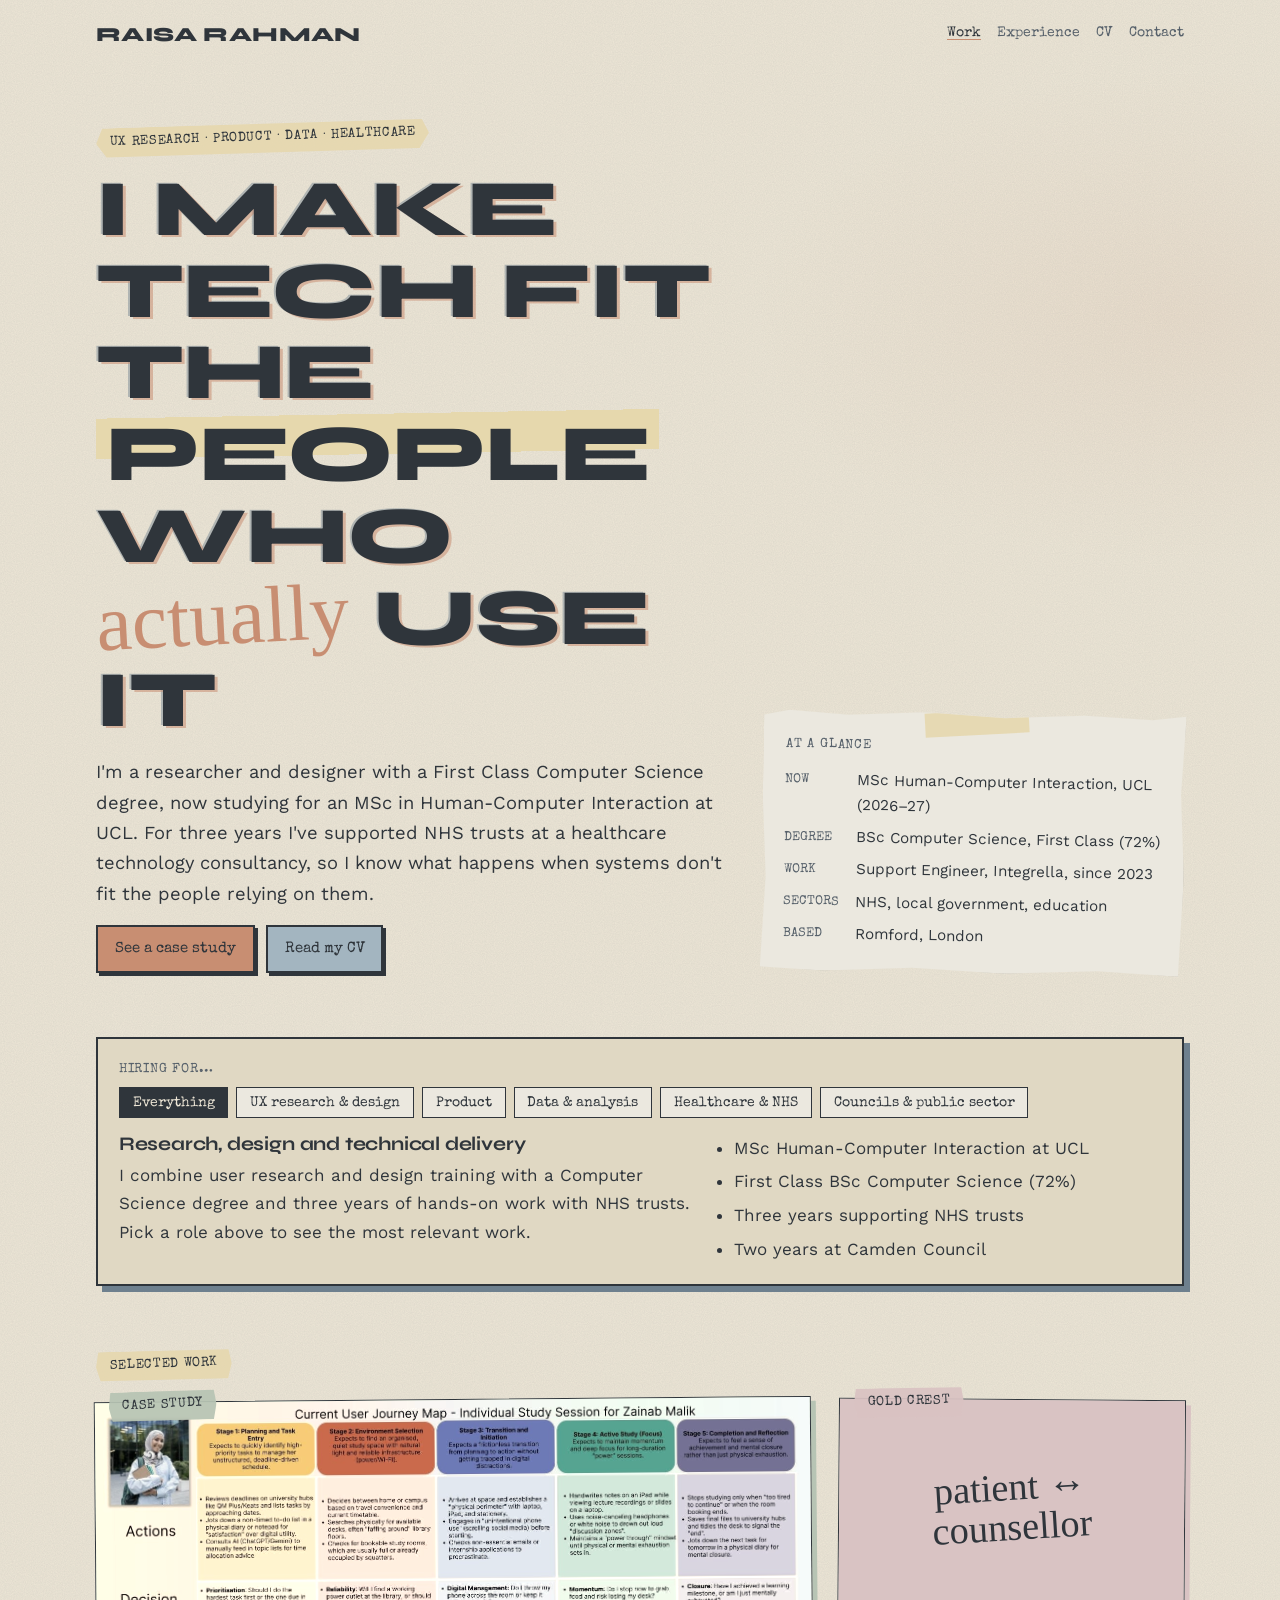
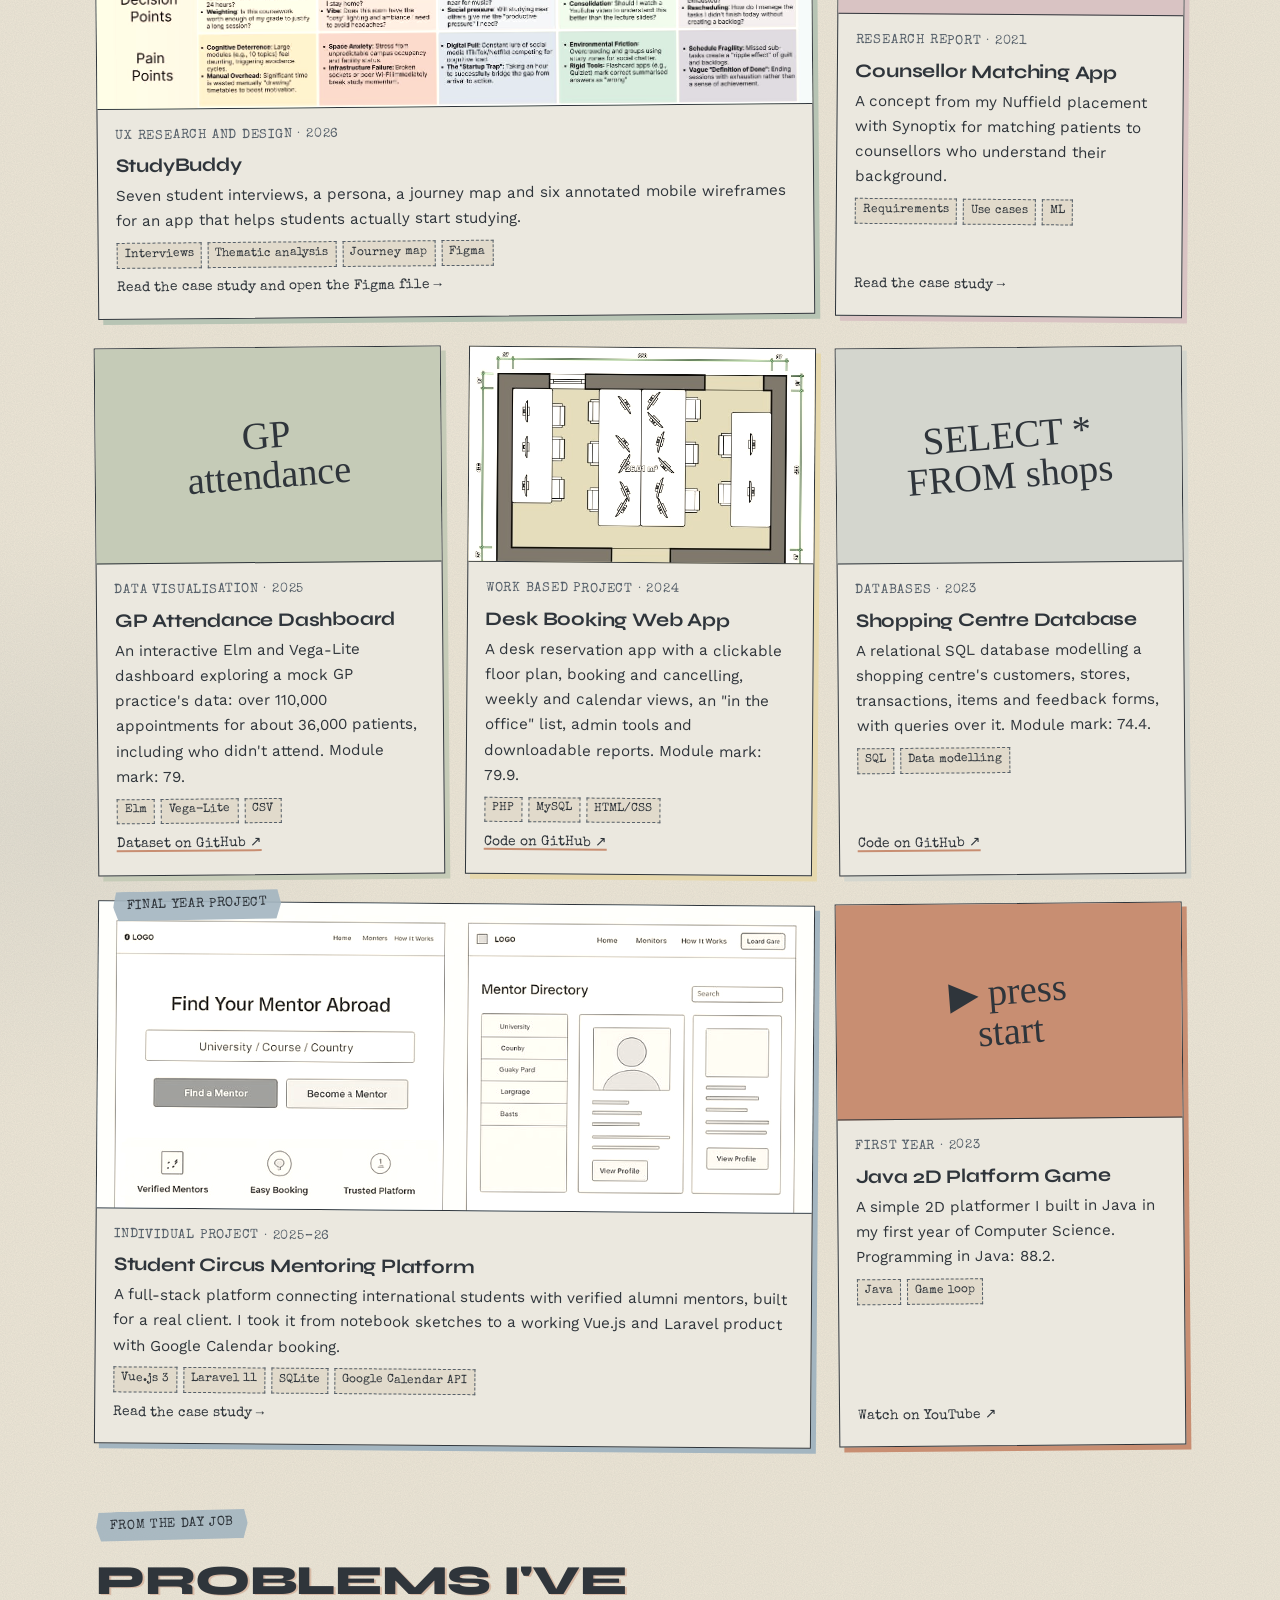
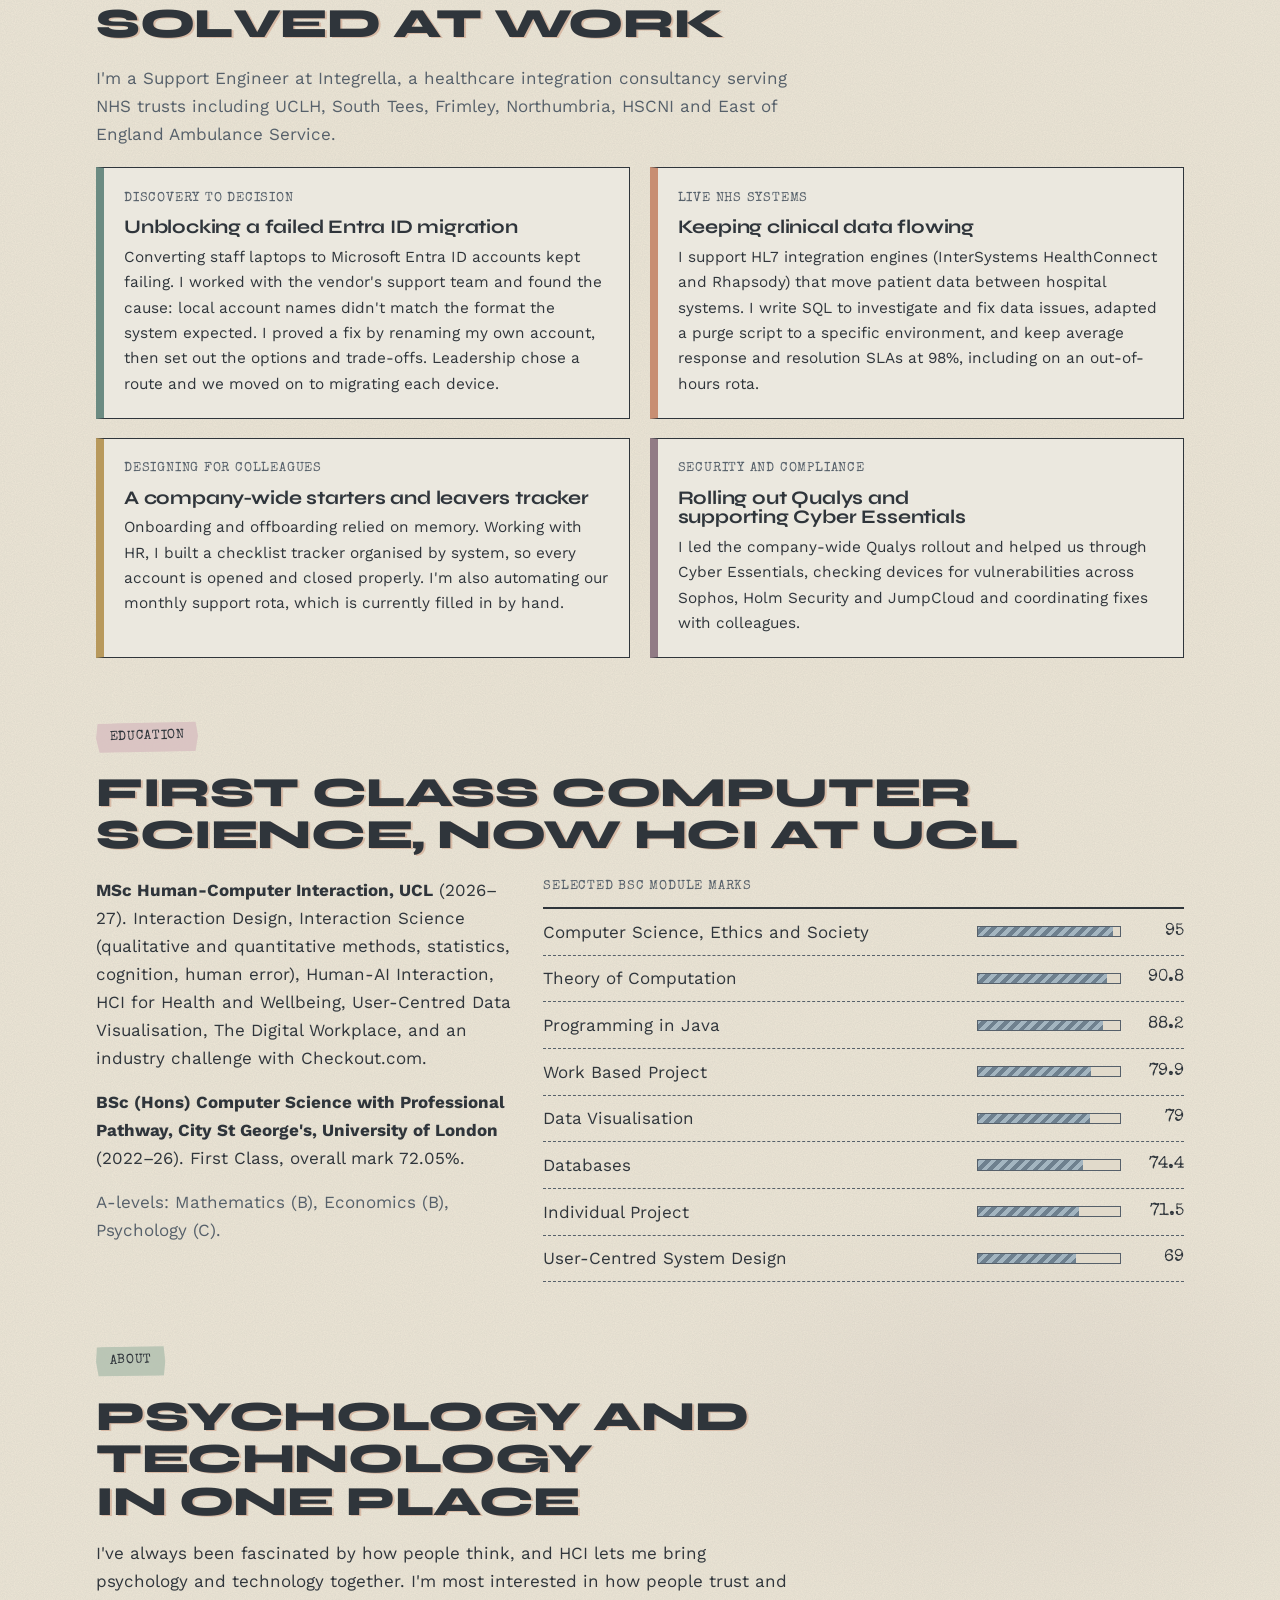
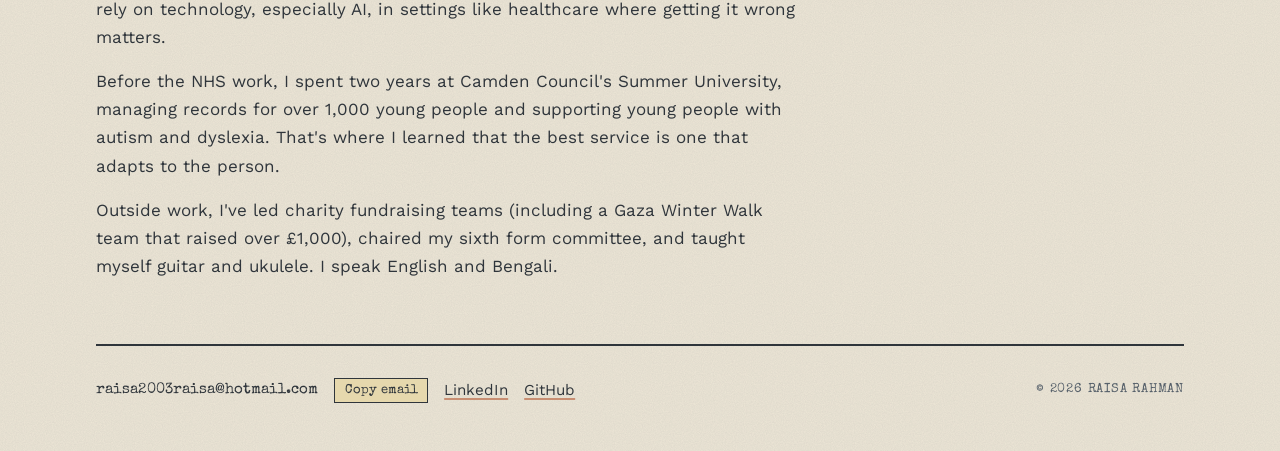
==== commit 5ad559a0: "Add files via upload" ====
--- a/index.html
+++ b/index.html
@@ -7,116 +7,129 @@
 <meta name="description" content="Raisa Rahman: UX researcher and designer with a Computer Science degree and three years supporting NHS trusts. Case studies in user research, product, data and healthcare.">
 <link rel="preconnect" href="https://fonts.googleapis.com">
 <link rel="preconnect" href="https://fonts.gstatic.com" crossorigin>
-<link rel="stylesheet" href="https://fonts.googleapis.com/css2?family=Big+Shoulders+Display:wght@700;800;900&family=Karla:ital,wght@0,400;0,500;0,700;1,400&family=Special+Elite&display=swap">
+<link rel="stylesheet" href="https://fonts.googleapis.com/css2?family=Syne:wght@600;700;800&family=Work+Sans:ital,wght@0,400;0,500;0,600;1,400&family=Special+Elite&family=Permanent+Marker&display=swap">
 <style>
 body{margin:0}
 img{max-width:100%}
-/* Layout: a soft-grunge research zine. Pale sage paper with grain, masking-tape labels,
-   typewriter stamps and torn-edge panels; one reading column, a wider work grid. */
+/* Layout: a 90s grunge zine. Unbleached paper with photocopy grain, mis-registered print on
+   headings, masking tape, torn edges and marker scribbles; washed denim, sage, rust, plum and
+   faded mustard as accents, one per project. */
 :root{
   color-scheme:light;
-  --parchment:#EBF0E6;   /* page */
-  --dewdrop:#E4EFE7;     /* soft card fills, tags */
-  --mist:#E2ECE9;        /* neutral panels */
-  --alabaster:#DFE7DC;   /* secondary containers */
-  --matcha:#DDE6D5;      /* active tab, highlight */
-  --lichen:#D4DEC9;      /* secondary buttons, hovered rows */
-  --silver:#CFDAD1;      /* borders, table headers */
-  --mineral:#C7D7CD;     /* card hover */
-  --agave:#C2D3C4;       /* progress, toggles */
-  --sprout:#BACDB8;      /* primary buttons */
-  --laurel:#B7C7B0;      /* selected items */
-  --eucalyptus:#B0C2BC;  /* subtle borders, icons */
-  --reed:#B5BEA7;        /* badges, dividers */
-  --pine:#A8BCB1;        /* anchor green */
-  --ink:#232D28;         /* text, deep moss-black */
-  --ink-soft:#4B5852;
-  --tape:rgba(213,222,201,.86);
-  --display:"Big Shoulders Display", "Arial Narrow", Impact, sans-serif;
-  --body:"Karla", "Segoe UI", system-ui, sans-serif;
+  --paper:#EDE6D6;        /* Distressed Linen: page */
+  --bleach:#EBE8DF;       /* Washed Bleach: cards */
+  --khaki:#E0D8C3;        /* Bleached Khaki: panels */
+  --canvas:#E1DACB;       /* Raw Canvas: secondary panels */
+  --cement:#D4D6CE;       /* Aged Cement: neutral blocks */
+  --moss:#B7C4B4;         /* Pale Moss: sage accent */
+  --olive:#C5CBB7;        /* Faded Thrift Olive */
+  --chambray:#A3B5C0;     /* Faded Chambray: denim fill */
+  --denim:#6E808E;        /* Faded Thrift Denim */
+  --rust:#C88E72;         /* Bleached Terracotta Clay */
+  --rose:#D9C3C3;         /* Washed Rose */
+  --plum:#917B85;         /* Distressed Slate Plum */
+  --mustard:#E6D8AD;      /* Faded Mustard: highlighter */
+  --ochre:#B8995C;        /* Distressed Warm Ochre */
+  --teal:#6B8B82;         /* Washed Teal Rust */
+  --ink:#2F353B;          /* deep weathered slate: text */
+  --ink-soft:#56606A;     /* Weathered Slate, lifted */
+  --tape:rgba(230,216,173,.88);
+  --display:"Syne", "Arial Black", "Helvetica Neue", sans-serif;
+  --body:"Work Sans", "Segoe UI", system-ui, sans-serif;
   --type:"Special Elite", "Courier New", ui-monospace, monospace;
-  --grain:url("data:image/svg+xml;utf8,<svg xmlns='http://www.w3.org/2000/svg' width='220' height='220'><filter id='n'><feTurbulence type='fractalNoise' baseFrequency='.85' numOctaves='3' stitchTiles='stitch'/><feColorMatrix values='0 0 0 0 .14  0 0 0 0 .18  0 0 0 0 .16  0 0 0 .09 0'/></filter><rect width='100%' height='100%' filter='url(%23n)'/></svg>");
+  --marker:"Permanent Marker", "Comic Sans MS", cursive;
+  --grain:url("data:image/svg+xml;utf8,<svg xmlns='http://www.w3.org/2000/svg' width='240' height='240'><filter id='n'><feTurbulence type='fractalNoise' baseFrequency='.9' numOctaves='3' stitchTiles='stitch'/><feColorMatrix values='0 0 0 0 .18  0 0 0 0 .2  0 0 0 0 .22  0 0 0 .13 0'/></filter><rect width='100%' height='100%' filter='url(%23n)'/></svg>");
+  --stain:radial-gradient(ellipse 38rem 22rem at 92% 6%, rgba(200,142,114,.10), transparent 70%), radial-gradient(ellipse 30rem 26rem at 4% 46%, rgba(110,128,142,.09), transparent 70%), radial-gradient(ellipse 34rem 20rem at 80% 88%, rgba(145,123,133,.08), transparent 70%);
 }
 *{box-sizing:border-box}
 [hidden]{display:none !important}
 body{
-  background-color:var(--parchment); background-image:var(--grain);
+  background-color:var(--paper); background-image:var(--grain), var(--stain);
   color:var(--ink); font-family:var(--body); font-size:1.0625rem; line-height:1.65;
   padding-left:max(16px, env(safe-area-inset-left, 0px));
   padding-right:max(16px, env(safe-area-inset-right, 0px));
 }
-a{color:var(--ink); text-decoration-color:var(--pine); text-decoration-thickness:2px; text-underline-offset:3px}
+a{color:var(--ink); text-decoration-color:var(--rust); text-decoration-thickness:2px; text-underline-offset:3px}
 a:hover{text-decoration-color:var(--ink)}
 a:focus-visible, button:focus-visible{outline:2px dashed var(--ink); outline-offset:3px}
 p{margin:0}
-h1,h2,h3{font-family:var(--display); text-transform:uppercase; text-wrap:balance; line-height:.98; margin:0; letter-spacing:.01em}
-h1{font-size:clamp(3rem, 10vw, 5.6rem); font-weight:900}
-h2{font-size:clamp(2rem, 5vw, 2.8rem); font-weight:800}
-h3{font-size:1.45rem; font-weight:800}
+h1,h2,h3{font-family:var(--display); text-wrap:balance; line-height:1.02; margin:0; letter-spacing:-.01em}
+h1{font-size:clamp(2.6rem, 8vw, 5rem); font-weight:800; text-transform:uppercase; text-shadow:3px 2px 0 rgba(200,142,114,.55), -2px -1px 0 rgba(110,128,142,.45)}
+h2{font-size:clamp(1.8rem, 4.4vw, 2.6rem); font-weight:800; text-transform:uppercase; text-shadow:2px 1px 0 rgba(200,142,114,.45)}
+h3{font-size:1.2rem; font-weight:700}
 .wrap{max-width:68rem; margin:0 auto; padding-block:2rem 4rem}
 .read{max-width:44rem}
 .stack{display:flex; flex-direction:column; gap:1rem}
 .section{display:flex; flex-direction:column; gap:1.2rem; padding-top:4rem}
 .stamp{font-family:var(--type); font-size:.82rem; letter-spacing:.06em; text-transform:uppercase; color:var(--ink-soft)}
-.tape{display:inline-block; align-self:flex-start; font-family:var(--type); font-size:.82rem; letter-spacing:.05em; text-transform:uppercase; padding:.25rem .8rem; background:var(--tape); color:var(--ink); transform:rotate(-1.5deg); box-shadow:0 1px 2px rgba(35,45,40,.18); clip-path:polygon(2% 0,98% 4%,100% 50%,97% 100%,3% 96%,0 48%)}
-.scribble{background:linear-gradient(transparent 55%, var(--sprout) 55%, var(--sprout) 90%, transparent 90%); padding:0 .1em}
+.tape{display:inline-block; align-self:flex-start; font-family:var(--type); font-size:.82rem; letter-spacing:.05em; text-transform:uppercase; padding:.28rem .85rem; background:var(--tape); color:var(--ink); transform:rotate(-2deg); box-shadow:0 1px 2px rgba(47,53,59,.2); clip-path:polygon(2% 0,98% 5%,100% 50%,97% 100%,3% 95%,0 50%)}
+.tape.denim{background:rgba(163,181,192,.9)} .tape.rose{background:rgba(217,195,195,.92)} .tape.moss{background:rgba(183,196,180,.92)}
+.scribble{background:linear-gradient(-1deg, transparent 50%, var(--mustard) 50%, var(--mustard) 88%, transparent 88%); padding:0 .12em; text-shadow:none}
+.marker{font-family:var(--marker); font-weight:400; color:var(--rust); text-transform:none; letter-spacing:0; text-shadow:none; display:inline-block; transform:rotate(-3deg)}
 .muted{color:var(--ink-soft)}
+.rip{height:14px; background:var(--khaki); clip-path:polygon(0 40%,4% 70%,9% 35%,15% 75%,21% 40%,27% 80%,33% 45%,40% 70%,46% 30%,53% 75%,60% 40%,66% 80%,73% 35%,79% 70%,86% 40%,92% 78%,100% 45%,100% 100%,0 100%); margin-top:3rem}
 
 /* top */
 .top{display:flex; justify-content:space-between; align-items:center; gap:.75rem 1.25rem; flex-wrap:wrap; max-width:68rem; margin:0 auto; padding-top:1.1rem}
-.top .name{font-family:var(--display); font-weight:900; font-size:1.5rem; text-transform:uppercase; text-decoration:none; letter-spacing:.02em}
+.top .name{font-family:var(--display); font-weight:800; font-size:1.25rem; text-transform:uppercase; text-decoration:none; letter-spacing:.02em}
 .top nav{display:flex; gap:1rem; flex-wrap:wrap; font-family:var(--type); font-size:.9rem}
 .top nav a{text-decoration:none; color:var(--ink-soft)}
-.top nav a:hover, .top nav a[aria-current="page"]{color:var(--ink); text-decoration:underline; text-decoration-color:var(--pine)}
+.top nav a:hover, .top nav a[aria-current="page"]{color:var(--ink); text-decoration:underline; text-decoration-color:var(--rust)}
 
 /* hero */
 .hero{display:grid; grid-template-columns:minmax(0,1.5fr) minmax(0,1fr); gap:2rem; align-items:end; padding-top:2.5rem}
-.hero .lede{font-size:1.2rem; max-width:40rem}
-.hero-card{background:var(--dewdrop); padding:1.4rem 1.4rem 1.5rem; position:relative; display:flex; flex-direction:column; gap:.7rem; clip-path:polygon(0 2%,6% 0,20% 1.5%,38% 0,57% 1.8%,76% .3%,92% 1.6%,100% 0,99% 30%,100% 62%,99% 100%,80% 98.5%,58% 100%,36% 98.4%,15% 100%,0 98.8%,1% 64%,0 33%)}
-.hero-card dl{margin:0; display:grid; grid-template-columns:auto 1fr; gap:.45rem 1rem; font-size:.97rem}
+.hero .lede{font-size:1.15rem; max-width:40rem}
+.hero-card{background:var(--bleach); padding:1.5rem 1.4rem 1.5rem; position:relative; display:flex; flex-direction:column; gap:.7rem; transform:rotate(1deg); box-shadow:4px 6px 0 rgba(47,53,59,.12); clip-path:polygon(0 2%,6% 0,20% 1.5%,38% 0,57% 1.8%,76% .3%,92% 1.6%,100% 0,99% 30%,100% 62%,99% 100%,80% 98.5%,58% 100%,36% 98.4%,15% 100%,0 98.8%,1% 64%,0 33%)}
+.hero-card::before{content:""; position:absolute; top:-2px; left:38%; width:6.5rem; height:1.5rem; background:var(--tape); transform:rotate(-4deg)}
+.hero-card dl{margin:0; display:grid; grid-template-columns:auto 1fr; gap:.45rem 1rem; font-size:.95rem}
 .hero-card dt{font-family:var(--type); font-size:.8rem; text-transform:uppercase; color:var(--ink-soft); padding-top:.15rem}
 .hero-card dd{margin:0}
-.btns{display:flex; flex-wrap:wrap; gap:.6rem}
-.btn{font-family:var(--type); font-size:.9rem; text-decoration:none; padding:.55rem 1rem; background:var(--sprout); color:var(--ink); border:2px solid var(--ink); box-shadow:3px 3px 0 var(--ink); transition:transform .12s ease, box-shadow .12s ease}
-.btn:hover{transform:translate(-1px,-1px); box-shadow:4px 4px 0 var(--ink)}
-.btn.alt{background:var(--lichen)}
+.btns{display:flex; flex-wrap:wrap; gap:.7rem}
+.btn{font-family:var(--type); font-size:.92rem; text-decoration:none; padding:.6rem 1.05rem; background:var(--rust); color:var(--ink); border:2px solid var(--ink); box-shadow:3px 3px 0 var(--ink); transition:transform .12s ease, box-shadow .12s ease}
+.btn:hover{transform:translate(-1px,-1px) rotate(-1deg); box-shadow:4px 4px 0 var(--ink)}
+.btn.alt{background:var(--chambray)}
 
 /* lens */
-.lens{background:var(--mist); border:2px solid var(--ink); padding:1.3rem; display:flex; flex-direction:column; gap:1rem; box-shadow:5px 5px 0 var(--eucalyptus)}
+.lens{background:var(--khaki); border:2px solid var(--ink); padding:1.3rem; display:flex; flex-direction:column; gap:1rem; box-shadow:6px 6px 0 var(--denim)}
 .chips{display:flex; flex-wrap:wrap; gap:.5rem}
-.chips button{font-family:var(--type); font-size:.88rem; padding:.45rem .8rem; border:1.5px solid var(--ink); background:var(--alabaster); color:var(--ink); cursor:pointer}
-.chips button:hover{background:var(--mineral)}
-.chips button[aria-pressed="true"]{background:var(--ink); color:var(--parchment)}
+.chips button{font-family:var(--type); font-size:.88rem; padding:.45rem .8rem; border:1.5px solid var(--ink); background:var(--bleach); color:var(--ink); cursor:pointer}
+.chips button:hover{background:var(--mustard)}
+.chips button[aria-pressed="true"]{background:var(--ink); color:var(--paper)}
 .pitch{display:grid; grid-template-columns:minmax(0,1.3fr) minmax(0,1fr); gap:1.25rem}
 .pitch ul{margin:0; padding-left:1.1rem; display:flex; flex-direction:column; gap:.35rem}
 
 /* work grid */
-.grid{display:grid; grid-template-columns:repeat(3, minmax(0,1fr)); gap:1.4rem}
-.card{background:var(--dewdrop); border:1.5px solid var(--eucalyptus); display:flex; flex-direction:column; text-decoration:none; color:inherit; position:relative; transition:background .15s ease, transform .15s ease, opacity .2s ease; min-width:0}
-.card:hover{background:var(--mineral); transform:rotate(-.4deg)}
-.card .pic{aspect-ratio:16/10; max-width:100%; background:var(--agave); overflow:hidden; display:grid; place-items:center; border-bottom:1.5px solid var(--eucalyptus)}
-.card .pic img{width:100%; height:100%; object-fit:cover; object-position:center top; display:block; filter:saturate(.75) contrast(1.02)}
-.card .pic .glyph{font-family:var(--display); font-weight:900; font-size:clamp(1.9rem, 3.4vw, 2.7rem); text-transform:uppercase; color:var(--ink); opacity:.85; text-align:center; line-height:.92; padding:1rem; overflow-wrap:anywhere}
+.grid{display:grid; grid-template-columns:repeat(3, minmax(0,1fr)); gap:1.8rem 1.5rem}
+.card{--acc:var(--moss); background:var(--bleach); border:1.5px solid var(--ink); display:flex; flex-direction:column; text-decoration:none; color:inherit; position:relative; transition:transform .15s ease, opacity .2s ease, box-shadow .15s ease; min-width:0; box-shadow:5px 5px 0 var(--acc)}
+.card.wide{grid-column:span 2}
+.card:nth-child(odd){transform:rotate(-.5deg)} .card:nth-child(even){transform:rotate(.45deg)}
+.card:hover{transform:rotate(0) translate(-2px,-2px); box-shadow:7px 7px 0 var(--acc)}
+.card .pic{aspect-ratio:16/10; max-width:100%; background:var(--acc); overflow:hidden; display:grid; place-items:center; border-bottom:1.5px solid var(--ink); position:relative}
+.card.wide .pic{aspect-ratio:21/9}
+.card .pic img{width:100%; height:100%; object-fit:cover; object-position:center top; display:block; filter:sepia(.18) saturate(.8) contrast(1.03)}
+.card .pic .glyph{font-family:var(--marker); font-size:clamp(1.7rem, 3vw, 2.4rem); color:var(--ink); text-align:center; line-height:1.05; padding:1rem; transform:rotate(-4deg); overflow-wrap:anywhere}
 .card .body{padding:1rem 1.1rem 1.2rem; display:flex; flex-direction:column; gap:.55rem; flex:1}
-.card .body p{font-size:.96rem}
-.card .go{margin-top:auto; font-family:var(--type); font-size:.86rem}
-.card .tape{position:absolute; top:-.7rem; left:.9rem; z-index:2}
-.card.dim{opacity:.32}
+.card .body p{font-size:.95rem}
+.card .links{margin-top:auto; display:flex; flex-wrap:wrap; gap:.4rem 1rem; font-family:var(--type); font-size:.86rem}
+.card .tape{position:absolute; top:-.75rem; left:.9rem; z-index:2}
+.card.dim{opacity:.3}
 .card.dim:hover{opacity:.6}
+.c-sb{--acc:var(--moss)} .c-sc{--acc:var(--chambray)} .c-cm{--acc:var(--rose)} .c-gp{--acc:var(--olive)} .c-desk{--acc:var(--mustard)} .c-db{--acc:var(--cement)} .c-game{--acc:var(--rust)}
 .tags{display:flex; flex-wrap:wrap; gap:.35rem}
-.tag{font-family:var(--type); font-size:.74rem; padding:.12rem .45rem; background:var(--matcha); border:1px solid var(--reed)}
+.tag{font-family:var(--type); font-size:.74rem; padding:.12rem .45rem; background:var(--canvas); border:1px dashed var(--ink-soft)}
 
 /* work stories */
 .stories{display:grid; grid-template-columns:repeat(2, minmax(0,1fr)); gap:1.2rem}
-.story{background:var(--alabaster); padding:1.2rem 1.25rem 1.3rem; border-left:6px solid var(--pine); display:flex; flex-direction:column; gap:.5rem; min-width:0; transition:opacity .2s ease}
-.story.dim{opacity:.32}
-.story p{font-size:.97rem}
+.story{background:var(--bleach); padding:1.2rem 1.25rem 1.3rem; border:1.5px solid var(--ink); border-left:8px solid var(--teal); display:flex; flex-direction:column; gap:.5rem; min-width:0; transition:opacity .2s ease}
+.story:nth-child(2){border-left-color:var(--rust)} .story:nth-child(3){border-left-color:var(--ochre)} .story:nth-child(4){border-left-color:var(--plum)}
+.story.dim{opacity:.3}
+.story p{font-size:.96rem}
 
 /* marks */
 .marks{display:flex; flex-direction:column; border-top:2px solid var(--ink)}
-.mark{display:grid; grid-template-columns:minmax(0,1fr) 9rem 3.2rem; gap:.75rem; align-items:center; padding:.55rem 0; border-bottom:1px dashed var(--reed)}
-.mark .bar{height:.7rem; background:var(--lichen); position:relative}
-.mark .bar span{position:absolute; inset:0 auto 0 0; background:var(--pine); border-right:2px solid var(--ink)}
+.mark{display:grid; grid-template-columns:minmax(0,1fr) 9rem 3.2rem; gap:.75rem; align-items:center; padding:.55rem 0; border-bottom:1px dashed var(--ink-soft)}
+.mark .bar{height:.7rem; background:var(--canvas); position:relative; border:1px solid var(--ink-soft)}
+.mark .bar span{position:absolute; inset:0 auto 0 0; background:repeating-linear-gradient(-45deg, var(--denim) 0 4px, var(--chambray) 4px 8px)}
 .mark b{font-family:var(--type); font-weight:400; text-align:right; font-variant-numeric:tabular-nums}
 
 /* case study */
@@ -124,49 +137,52 @@
 .meta div{display:flex; flex-direction:column; gap:.15rem; min-width:0}
 .meta span:last-child{font-size:.95rem}
 figure{margin:0; display:flex; flex-direction:column; gap:.55rem}
-figure img{display:block; width:100%; border:1.5px solid var(--eucalyptus); background:#fff}
-figcaption{font-size:.9rem; color:var(--ink-soft)}
+figure img{display:block; width:100%; border:1.5px solid var(--ink); background:#fff}
+figcaption{font-size:.9rem; color:var(--ink-soft); font-style:italic}
 .zoom{cursor:zoom-in}
+.sketches{display:grid; grid-template-columns:repeat(3, minmax(0,1fr)); gap:1rem}
+.sketches figure:nth-child(1){transform:rotate(-1.5deg)} .sketches figure:nth-child(2){transform:rotate(1deg)} .sketches figure:nth-child(3){transform:rotate(-.6deg)}
 .steps{list-style:none; margin:0; padding:0; display:grid; gap:.7rem; counter-reset:s}
 .steps li{display:grid; grid-template-columns:2.1rem 1fr; gap:.5rem; counter-increment:s}
-.steps li::before{content:counter(s); font-family:var(--display); font-weight:900; font-size:1.4rem; width:1.8rem; height:1.8rem; display:grid; place-items:center; background:var(--sprout); border:1.5px solid var(--ink)}
+.steps li::before{content:counter(s); font-family:var(--marker); font-size:1.3rem; width:1.8rem; height:1.8rem; display:grid; place-items:center; background:var(--mustard); border:1.5px solid var(--ink); transform:rotate(-4deg)}
 .notes{display:grid; grid-template-columns:repeat(2, minmax(0,1fr)); gap:1.1rem}
-.note{padding:1.1rem 1.15rem 1.2rem; display:flex; flex-direction:column; gap:.45rem; box-shadow:0 1px 0 rgba(35,45,40,.08), 0 8px 14px -12px rgba(35,45,40,.6); min-width:0}
-.note:nth-child(1){background:var(--matcha); transform:rotate(-.7deg)}
-.note:nth-child(2){background:var(--mineral); transform:rotate(.6deg)}
-.note:nth-child(3){background:var(--lichen); transform:rotate(.4deg)}
-.note:nth-child(4){background:var(--agave); transform:rotate(-.5deg)}
-.note h3{font-size:1.25rem}
+.note{padding:1.1rem 1.15rem 1.2rem; display:flex; flex-direction:column; gap:.45rem; box-shadow:0 1px 0 rgba(47,53,59,.08), 0 10px 16px -12px rgba(47,53,59,.6); min-width:0}
+.note:nth-child(1){background:var(--mustard); transform:rotate(-.8deg)}
+.note:nth-child(2){background:var(--chambray); transform:rotate(.7deg)}
+.note:nth-child(3){background:var(--rose); transform:rotate(.4deg)}
+.note:nth-child(4){background:var(--moss); transform:rotate(-.5deg)}
 .note p{font-size:.95rem}
 .reqs{display:flex; flex-direction:column; border-top:2px solid var(--ink)}
-.req{display:grid; grid-template-columns:1fr auto; gap:.3rem 1rem; padding:.8rem 0; border-bottom:1px dashed var(--reed); align-items:baseline}
-.req strong{font-weight:700}
+.req{display:grid; grid-template-columns:1fr auto; gap:.3rem 1rem; padding:.8rem 0; border-bottom:1px dashed var(--ink-soft); align-items:baseline}
+.req strong{font-weight:600}
 .req p{grid-column:1 / -1; font-size:.95rem; color:var(--ink-soft)}
 .src{display:flex; gap:.3rem; flex-wrap:wrap; justify-content:flex-end}
-.pid{font-family:var(--type); font-size:.74rem; padding:.05rem .4rem; background:var(--ink); color:var(--parchment)}
+.pid{font-family:var(--type); font-size:.74rem; padding:.05rem .4rem; background:var(--ink); color:var(--paper)}
 .pair{display:grid; grid-template-columns:minmax(0,.8fr) minmax(0,1.2fr); gap:1.25rem; align-items:start}
-.callout{border-left:4px solid var(--pine); padding:.2rem 0 .2rem 1rem; font-family:var(--type)}
-.viewer{background:var(--dewdrop); border:2px solid var(--ink); padding:1rem; display:flex; flex-direction:column; gap:1rem}
+.callout{border-left:4px solid var(--rust); padding:.2rem 0 .2rem 1rem; font-family:var(--type)}
+.viewer{background:var(--khaki); border:2px solid var(--ink); padding:1rem; display:flex; flex-direction:column; gap:1rem}
 .viewer .chips button{font-size:.82rem}
 .tasks{display:grid; grid-template-columns:repeat(3, minmax(0,1fr)); gap:1rem}
-.task{background:var(--alabaster); padding:1rem; display:flex; flex-direction:column; gap:.4rem; min-width:0; border-top:4px solid var(--pine)}
+.task{background:var(--bleach); padding:1rem; display:flex; flex-direction:column; gap:.4rem; min-width:0; border:1.5px solid var(--ink); border-top:6px solid var(--teal)}
 .task p{font-size:.93rem}
 .back{font-family:var(--type); font-size:.9rem; text-decoration:none}
-.diagram{background:var(--dewdrop); border:1.5px solid var(--eucalyptus); padding:1rem; overflow-x:auto}
+.diagram{background:var(--bleach); border:1.5px solid var(--ink); padding:1rem; overflow-x:auto}
 .diagram svg{display:block; min-width:34rem; width:100%; height:auto}
+.feature-list{display:grid; grid-template-columns:repeat(2, minmax(0,1fr)); gap:1rem}
+.feature{background:var(--bleach); border:1.5px solid var(--ink); padding:1rem 1.1rem; display:flex; flex-direction:column; gap:.35rem; min-width:0}
+.feature p{font-size:.95rem}
 
 /* cv page */
 .cv{display:grid; grid-template-columns:minmax(0,15rem) minmax(0,1fr); gap:2.5rem; padding-top:2rem}
 .cv aside{display:flex; flex-direction:column; gap:1.5rem}
-.cv aside h3{font-size:1.15rem; margin-bottom:.4rem}
-.cv aside ul{margin:0; padding:0; list-style:none; display:flex; flex-direction:column; gap:.3rem; font-size:.95rem}
+.cv aside h3{font-size:1.05rem; text-transform:uppercase; margin-bottom:.4rem}
+.cv aside ul{margin:0; padding:0; list-style:none; display:flex; flex-direction:column; gap:.3rem; font-size:.94rem}
 .cv main{display:flex; flex-direction:column; gap:2.4rem; min-width:0}
 .cv section{display:flex; flex-direction:column; gap:1.1rem}
-.job{display:flex; flex-direction:column; gap:.4rem; padding-bottom:1.1rem; border-bottom:1px dashed var(--reed)}
+.job{display:flex; flex-direction:column; gap:.4rem; padding-bottom:1.1rem; border-bottom:1px dashed var(--ink-soft)}
 .job:last-child{border-bottom:0}
 .job header{display:flex; justify-content:space-between; gap:.25rem 1rem; flex-wrap:wrap; align-items:baseline}
-.job h3{font-size:1.3rem}
-.job ul{margin:0; padding-left:1.1rem; display:flex; flex-direction:column; gap:.3rem; font-size:.97rem}
+.job ul{margin:0; padding-left:1.1rem; display:flex; flex-direction:column; gap:.3rem; font-size:.96rem}
 .timeline{display:flex; flex-direction:column; gap:.6rem}
 .timeline div{display:grid; grid-template-columns:4rem 1fr; gap:.8rem; font-size:.96rem}
 .timeline b{font-family:var(--type); font-weight:400}
@@ -174,24 +190,27 @@
 footer{max-width:68rem; margin:0 auto; padding-block:2rem 3rem; border-top:2px solid var(--ink); display:flex; flex-wrap:wrap; justify-content:space-between; align-items:center; gap:1rem; font-size:.95rem}
 .contact{display:flex; flex-wrap:wrap; gap:1rem; align-items:center}
 .email{font-family:var(--type); user-select:all}
-.copy{font-family:var(--type); font-size:.82rem; padding:.3rem .6rem; border:1.5px solid var(--ink); background:var(--lichen); color:var(--ink); cursor:pointer}
-
-.lb{position:fixed; inset:0; background:rgba(35,45,40,.9); display:flex; align-items:center; justify-content:center; padding:calc(1rem + env(safe-area-inset-top,0px)) max(1rem, env(safe-area-inset-right,0px)) calc(1rem + env(safe-area-inset-bottom,0px)) max(1rem, env(safe-area-inset-left,0px)); z-index:20; overflow:auto}
+.copy{font-family:var(--type); font-size:.82rem; padding:.3rem .6rem; border:1.5px solid var(--ink); background:var(--mustard); color:var(--ink); cursor:pointer}
+
+.lb{position:fixed; inset:0; background:rgba(47,53,59,.92); display:flex; align-items:center; justify-content:center; padding:calc(1rem + env(safe-area-inset-top,0px)) max(1rem, env(safe-area-inset-right,0px)) calc(1rem + env(safe-area-inset-bottom,0px)) max(1rem, env(safe-area-inset-left,0px)); z-index:20; overflow:auto}
 .lb img{max-width:100%; max-height:100%; background:#fff}
-.lb button{position:fixed; top:calc(1rem + env(safe-area-inset-top,0px)); right:max(1rem, env(safe-area-inset-right,0px)); font-family:var(--type); padding:.5rem .8rem; border:2px solid var(--ink); background:var(--parchment); color:var(--ink); cursor:pointer}
+.lb button{position:fixed; top:calc(1rem + env(safe-area-inset-top,0px)); right:max(1rem, env(safe-area-inset-right,0px)); font-family:var(--type); padding:.5rem .8rem; border:2px solid var(--ink); background:var(--paper); color:var(--ink); cursor:pointer}
 
 @media (max-width: 860px){
   .hero, .pitch, .pair, .cv{grid-template-columns:1fr}
   .grid{grid-template-columns:repeat(2, minmax(0,1fr))}
+  .card.wide{grid-column:span 2}
   .tasks{grid-template-columns:1fr}
 }
 @media (max-width: 600px){
-  .grid, .stories, .notes{grid-template-columns:1fr}
+  .grid, .stories, .notes, .feature-list, .sketches{grid-template-columns:1fr}
+  .card.wide{grid-column:auto}
+  .card.wide .pic{aspect-ratio:16/10}
   .meta{grid-template-columns:repeat(2, minmax(0,1fr))}
   .mark{grid-template-columns:minmax(0,1fr) 5rem 3rem}
-  .note{transform:none !important}
+  .note, .card, .sketches figure, .hero-card{transform:none !important}
 }
-@media (prefers-reduced-motion: reduce){ .card, .btn, .story{transition:none} .card:hover{transform:none} }
+@media (prefers-reduced-motion: reduce){ .card, .btn, .story{transition:none} }
 </style>
 </head>
 <body>
@@ -211,7 +230,7 @@
   <section class="hero">
     <div class="stack">
       <span class="tape">UX research · Product · Data · Healthcare</span>
-      <h1>I make technology fit the people <span class="scribble">who use it</span></h1>
+      <h1>I make tech fit the <span class="scribble">people</span> who <span class="marker">actually</span> use it</h1>
       <p class="lede">I'm a researcher and designer with a First Class Computer Science degree, now studying for an MSc in Human-Computer Interaction at UCL. For three years I've supported NHS trusts at a healthcare technology consultancy, so I know what happens when systems don't fit the people relying on them.</p>
       <div class="btns">
         <a class="btn" href="#studybuddy">See a case study</a>
@@ -256,68 +275,84 @@
   <section class="section" id="work" aria-labelledby="work-h">
     <span class="tape" id="work-h">Selected work</span>
     <div class="grid">
-      <a class="card" href="#studybuddy" data-tags="ux product">
-        <div class="pic"><img src="img/w1-dashboard.jpg" alt="Annotated StudyBuddy dashboard wireframe on a phone"></div>
+      <a class="card c-sb wide" href="#studybuddy" data-tags="ux product">
+        <span class="tape moss">Case study</span>
+        <div class="pic"><img src="img/journey-map.jpg" alt="StudyBuddy journey map across five stages of a study session"></div>
         <div class="body">
-          <span class="stamp">Case study · 2026</span>
+          <span class="stamp">UX research and design · 2026</span>
           <h3>StudyBuddy</h3>
           <p>Seven student interviews, a persona, a journey map and six annotated mobile wireframes for an app that helps students actually start studying.</p>
-          <div class="tags"><span class="tag">Interviews</span><span class="tag">Thematic analysis</span><span class="tag">Figma</span></div>
-          <span class="go">Read the case study →</span>
+          <div class="tags"><span class="tag">Interviews</span><span class="tag">Thematic analysis</span><span class="tag">Journey map</span><span class="tag">Figma</span></div>
+          <div class="links"><span>Read the case study and open the Figma file →</span></div>
         </div>
       </a>
-      <a class="card" href="#counsellor-app" data-tags="health ux product data">
-        <div class="pic"><span class="glyph">Counsellor<br>Match</span></div>
+      <a class="card c-cm" href="#counsellor-app" data-tags="health ux product data">
+        <span class="tape rose">Gold CREST</span>
+        <div class="pic"><span class="glyph">patient ↔<br>counsellor</span></div>
         <div class="body">
-          <span class="stamp">Case study · 2021 · Gold CREST</span>
+          <span class="stamp">Research report · 2021</span>
           <h3>Counsellor Matching App</h3>
-          <p>A concept, developed on a Nuffield placement with systems engineering firm Synoptix, for matching patients to counsellors who understand their background.</p>
-          <div class="tags"><span class="tag">Requirements</span><span class="tag">Use cases</span><span class="tag">Machine learning</span></div>
-          <span class="go">Read the case study →</span>
+          <p>A concept from my Nuffield placement with Synoptix for matching patients to counsellors who understand their background.</p>
+          <div class="tags"><span class="tag">Requirements</span><span class="tag">Use cases</span><span class="tag">ML</span></div>
+          <div class="links"><span>Read the case study →</span></div>
         </div>
       </a>
-      <div class="card" data-tags="data health">
-        <div class="pic"><span class="glyph">GP<br>Attendance</span></div>
+      <div class="card c-gp" data-tags="data health">
+        <div class="pic"><span class="glyph">GP<br>attendance</span></div>
         <div class="body">
-          <span class="stamp">BSc project · 2025</span>
+          <span class="stamp">Data Visualisation · 2025</span>
           <h3>GP Attendance Dashboard</h3>
-          <p>An interactive dashboard built in Elm with Vega-Lite to explore attendance patterns at a mock GP practice. Part of my Data Visualisation module (79%).</p>
-          <div class="tags"><span class="tag">Elm</span><span class="tag">Vega-Lite</span><span class="tag">Data visualisation</span></div>
-        </div>
-      </div>
-      <div class="card" data-tags="product ux">
-        <div class="pic"><span class="glyph">Peer<br>Mentoring</span></div>
+          <p>An interactive Elm and Vega-Lite dashboard exploring a mock GP practice's data: over 110,000 appointments for about 36,000 patients, including who didn't attend. Module mark: 79.</p>
+          <div class="tags"><span class="tag">Elm</span><span class="tag">Vega-Lite</span><span class="tag">CSV</span></div>
+          <div class="links"><a href="https://github.com/raisa-rahman/data" target="_blank" rel="noopener">Dataset on GitHub ↗</a></div>
+        </div>
+      </div>
+      <div class="card c-desk" data-tags="product data public">
+        <div class="pic"><img src="img/desk-floorplan.jpg" alt="Office floor plan with desks, used in the desk booking app"></div>
         <div class="body">
-          <span class="stamp">Team project · 2025–26</span>
+          <span class="stamp">Work Based Project · 2024</span>
+          <h3>Desk Booking Web App</h3>
+          <p>A desk reservation app with a clickable floor plan, booking and cancelling, weekly and calendar views, an "in the office" list, admin tools and downloadable reports. Module mark: 79.9.</p>
+          <div class="tags"><span class="tag">PHP</span><span class="tag">MySQL</span><span class="tag">HTML/CSS</span></div>
+          <div class="links"><a href="https://github.com/raisa-rahman/workBasedProject" target="_blank" rel="noopener">Code on GitHub ↗</a></div>
+        </div>
+      </div>
+      <div class="card c-db" data-tags="data">
+        <div class="pic"><span class="glyph">SELECT *<br>FROM shops</span></div>
+        <div class="body">
+          <span class="stamp">Databases · 2023</span>
+          <h3>Shopping Centre Database</h3>
+          <p>A relational SQL database modelling a shopping centre's customers, stores, transactions, items and feedback forms, with queries over it. Module mark: 74.4.</p>
+          <div class="tags"><span class="tag">SQL</span><span class="tag">Data modelling</span></div>
+          <div class="links"><a href="https://github.com/raisa-rahman/shoppingcentredatabase" target="_blank" rel="noopener">Code on GitHub ↗</a></div>
+        </div>
+      </div>
+      <a class="card c-sc wide" href="#student-circus" data-tags="product ux">
+        <span class="tape denim">Final year project</span>
+        <div class="pic"><img src="img/sc-wireframes.jpg" alt="Digital wireframes for the Student Circus mentoring platform" style="object-position:center 12%"></div>
+        <div class="body">
+          <span class="stamp">Individual Project · 2025–26</span>
           <h3>Student Circus Mentoring Platform</h3>
-          <p>A peer-to-peer mentoring web platform built in a team for Student Circus, using Vue.js, Laravel and SQLite. Full case study coming soon.</p>
-          <div class="tags"><span class="tag">Vue.js</span><span class="tag">Laravel</span><span class="tag">SQLite</span></div>
-        </div>
-      </div>
-      <a class="card" href="https://www.youtube.com/watch?v=aoaTDzyGemo" target="_blank" rel="noopener" data-tags="product">
-        <div class="pic"><span class="glyph">▶ Java<br>Game</span></div>
+          <p>A full-stack platform connecting international students with verified alumni mentors, built for a real client. I took it from notebook sketches to a working Vue.js and Laravel product with Google Calendar booking.</p>
+          <div class="tags"><span class="tag">Vue.js 3</span><span class="tag">Laravel 11</span><span class="tag">SQLite</span><span class="tag">Google Calendar API</span></div>
+          <div class="links"><span>Read the case study →</span></div>
+        </div>
+      </a>
+      <a class="card c-game" href="https://www.youtube.com/watch?v=aoaTDzyGemo" target="_blank" rel="noopener" data-tags="product">
+        <div class="pic"><span class="glyph">▶ press<br>start</span></div>
         <div class="body">
-          <span class="stamp">First year CS · 2023</span>
+          <span class="stamp">First year · 2023</span>
           <h3>Java 2D Platform Game</h3>
-          <p>A simple 2D platform game I built in Java in my first year of Computer Science (Programming in Java: 88%).</p>
-          <div class="tags"><span class="tag">Java</span><span class="tag">Game logic</span></div>
-          <span class="go">Watch the run-through on YouTube ↗</span>
+          <p>A simple 2D platformer I built in Java in my first year of Computer Science. Programming in Java: 88.2.</p>
+          <div class="tags"><span class="tag">Java</span><span class="tag">Game loop</span></div>
+          <div class="links"><span>Watch on YouTube ↗</span></div>
         </div>
       </a>
-      <div class="card" data-tags="data product public">
-        <div class="pic"><span class="glyph">SQL &amp;<br>PHP</span></div>
-        <div class="body">
-          <span class="stamp">Smaller builds · 2023–24</span>
-          <h3>Desk Booking App and Shopping Centre Database</h3>
-          <p>A desk reservation web app in PHP, HTML and CSS, and a SQL database modelling a shopping centre's customers and purchases.</p>
-          <div class="tags"><span class="tag">PHP</span><span class="tag">SQL</span><span class="tag">Databases (74%)</span></div>
-        </div>
-      </div>
     </div>
   </section>
 
   <section class="section" id="experience" aria-labelledby="exp-h">
-    <span class="tape" id="exp-h">From the day job</span>
+    <span class="tape denim" id="exp-h">From the day job</span>
     <h2>Problems I've solved at work</h2>
     <p class="read muted">I'm a Support Engineer at Integrella, a healthcare integration consultancy serving NHS trusts including UCLH, South Tees, Frimley, Northumbria, HSCNI and East of England Ambulance Service.</p>
     <div class="stories">
@@ -345,7 +380,7 @@
   </section>
 
   <section class="section" aria-labelledby="edu-h">
-    <span class="tape" id="edu-h">Education</span>
+    <span class="tape rose" id="edu-h">Education</span>
     <h2>First Class Computer Science, now HCI at UCL</h2>
     <div class="pair">
       <div class="stack">
@@ -361,7 +396,7 @@
   </section>
 
   <section class="section" aria-labelledby="about-h">
-    <span class="tape" id="about-h">About</span>
+    <span class="tape moss" id="about-h">About</span>
     <div class="read stack">
       <h2>Psychology and technology in one place</h2>
       <p>I've always been fascinated by how people think, and HCI lets me bring psychology and technology together. I'm most interested in how people trust and rely on technology, especially AI, in settings like healthcare where getting it wrong matters.</p>
@@ -384,6 +419,7 @@
       <div><span class="stamp">Methods</span><span>Interviews, walkthroughs, thematic analysis</span></div>
       <div><span class="stamp">Tools</span><span>MS Teams, FigJam, Figma</span></div>
     </div>
+    <div class="btns"><a class="btn alt" href="https://www.figma.com/design/YbBC2MKIArjza7W2Pzp4uV/UCSD-CW2?node-id=0-1" target="_blank" rel="noopener">Open the Figma file ↗</a></div>
   </section>
   <section class="section">
     <span class="stamp">The problem</span>
@@ -477,6 +513,7 @@
   <section class="section">
     <span class="stamp">Next step</span>
     <h2>What I'd do next</h2>
+    <p>You can explore the persona, journey map, user flow and all six wireframes in the <a href="https://www.figma.com/design/YbBC2MKIArjza7W2Pzp4uV/UCSD-CW2?node-id=0-1" target="_blank" rel="noopener">original Figma file</a>.</p>
     <p>The usability test is planned but not yet run. Next, I'd build a clickable high-fidelity prototype, test it with five students, and use the results to refine the task breakdown and rescheduling screens, which carry the riskiest assumptions.</p>
     <p><a class="back" href="#">← Back to all work</a></p>
   </section>
@@ -518,25 +555,25 @@
     <div class="diagram" aria-label="Simplified matching flow">
       <svg viewBox="0 0 720 150" role="img" aria-labelledby="flow-t">
         <title id="flow-t">Simplified matching flow: patient preferences and counsellor profiles feed a matching model, which returns ranked matches; the patient books a taster session and their feedback improves future matches.</title>
-        <g font-family="Karla, sans-serif" font-size="14" fill="#232D28">
-          <rect x="6" y="14" width="150" height="48" fill="#DDE6D5" stroke="#232D28" stroke-width="1.5"/>
+        <g font-family="Work Sans, sans-serif" font-size="14" fill="#2F353B">
+          <rect x="6" y="14" width="150" height="48" fill="#E0D8C3" stroke="#2F353B" stroke-width="1.5"/>
           <text x="81" y="43" text-anchor="middle">Patient preferences</text>
-          <rect x="6" y="86" width="150" height="48" fill="#DDE6D5" stroke="#232D28" stroke-width="1.5"/>
+          <rect x="6" y="86" width="150" height="48" fill="#E0D8C3" stroke="#2F353B" stroke-width="1.5"/>
           <text x="81" y="115" text-anchor="middle">Verified counsellors</text>
-          <rect x="210" y="50" width="150" height="48" fill="#BACDB8" stroke="#232D28" stroke-width="1.5"/>
+          <rect x="210" y="50" width="150" height="48" fill="#D9C3C3" stroke="#2F353B" stroke-width="1.5"/>
           <text x="285" y="79" text-anchor="middle">Matching model</text>
-          <rect x="414" y="50" width="130" height="48" fill="#DDE6D5" stroke="#232D28" stroke-width="1.5"/>
+          <rect x="414" y="50" width="130" height="48" fill="#E0D8C3" stroke="#2F353B" stroke-width="1.5"/>
           <text x="479" y="79" text-anchor="middle">Ranked matches</text>
-          <rect x="590" y="50" width="124" height="48" fill="#DDE6D5" stroke="#232D28" stroke-width="1.5"/>
+          <rect x="590" y="50" width="124" height="48" fill="#E0D8C3" stroke="#2F353B" stroke-width="1.5"/>
           <text x="652" y="79" text-anchor="middle">Taster session</text>
-          <text x="440" y="140" text-anchor="middle" font-size="13" fill="#4B5852">feedback improves future matches</text>
+          <text x="440" y="140" text-anchor="middle" font-size="13" fill="#56606A">feedback improves future matches</text>
         </g>
-        <g stroke="#232D28" stroke-width="1.5" fill="none">
+        <g stroke="#2F353B" stroke-width="1.5" fill="none">
           <path d="M156 38 L190 38 L190 66 L204 66"/><path d="M156 110 L190 110 L190 82 L204 82"/>
           <path d="M360 74 L408 74"/><path d="M544 74 L584 74"/>
           <path d="M652 98 L652 124 L285 124 L285 104" stroke-dasharray="5 4"/>
         </g>
-        <g fill="#232D28"><path d="M204 62 L211 66 L204 70Z"/><path d="M204 78 L211 82 L204 86Z"/><path d="M408 70 L415 74 L408 78Z"/><path d="M584 70 L591 74 L584 78Z"/><path d="M281 104 L285 97 L289 104Z"/></g>
+        <g fill="#2F353B"><path d="M204 62 L211 66 L204 70Z"/><path d="M204 78 L211 82 L204 86Z"/><path d="M408 70 L415 74 L408 78Z"/><path d="M584 70 L591 74 L584 78Z"/><path d="M281 104 L285 97 L289 104Z"/></g>
       </svg>
     </div>
     <p>For the matching itself, I designed a machine learning flow: split the data into training and test sets, use classification for categories like ethnicity and regression for continuous values like session length, use natural language processing to pick out keywords from free text (such as "trauma"), and evaluate the model with a confusion matrix or RMSE. Patient feedback would then reinforce good matches over time.</p>
@@ -558,6 +595,59 @@
   </section>
 </div>
 
+<!-- ============ STUDENT CIRCUS ============ -->
+<div id="view-student-circus" class="wrap read" hidden>
+  <a class="back" href="#">← All work</a>
+  <section class="section" style="padding-top:2rem">
+    <span class="tape denim">Case study · Final year project · 2025–26</span>
+    <h1>Student Circus</h1>
+    <p class="lede" style="font-size:1.15rem">A peer-to-peer mentoring platform that connects international students with <span class="scribble">verified alumni</span> for honest career and university advice.</p>
+    <div class="meta">
+      <div><span class="stamp">My role</span><span>Sole designer and full-stack developer</span></div>
+      <div><span class="stamp">Client</span><span>Student Circus</span></div>
+      <div><span class="stamp">Stack</span><span>Vue.js 3, Laravel 11, SQLite</span></div>
+      <div><span class="stamp">Module</span><span>Individual Project (71.5)</span></div>
+    </div>
+  </section>
+  <section class="section">
+    <span class="stamp">The problem</span>
+    <h2>An information gap</h2>
+    <p>International students often don't know anyone who has studied their course or worked in their target industry in the UK. Student Circus wanted a way to connect them with alumni mentors who could give career guidance and an honest view of university life, while making sure every mentor was who they said they were.</p>
+  </section>
+  <section class="section">
+    <span class="stamp">Sketching first</span>
+    <h2>From notebook to wireframes</h2>
+    <p>I started on paper, sketching the global navigation, a student home page, the mentor search, mentor profiles, booking checkout, mentor sign-up and the mentor dashboard. Then I turned the sketches into digital wireframes, adding a verification flow for mentors and an admin dashboard.</p>
+    <div class="sketches">
+      <figure><img class="zoom" src="img/sc-sketch-1.jpg" alt="Notebook sketch of global navigation and the student home page" loading="lazy"><figcaption>Navigation and student home page</figcaption></figure>
+      <figure><img class="zoom" src="img/sc-sketch-2.jpg" alt="Notebook sketch of mentor search with filters, and a mentor profile page" loading="lazy"><figcaption>Mentor search and profile</figcaption></figure>
+      <figure><img class="zoom" src="img/sc-sketch-3.jpg" alt="Notebook sketch of booking checkout, mentor sign-up and mentor dashboard" loading="lazy"><figcaption>Booking, mentor sign-up and dashboard</figcaption></figure>
+    </div>
+    <figure>
+      <img class="zoom" src="img/sc-wireframes.jpg" alt="Digital wireframes: home page, mentor directory, mentor profile, feedback and ratings, mentor onboarding and verification, and admin dashboard" loading="lazy">
+      <figcaption>Digital wireframes, including the mentor verification flow and admin dashboard. Tap to enlarge.</figcaption>
+    </figure>
+  </section>
+  <section class="section">
+    <span class="stamp">What I built</span>
+    <h2>A working product</h2>
+    <div class="feature-list">
+      <div class="feature"><h3>Mentor directory</h3><p>Students search and filter mentors by expertise or university, and can save favourites.</p></div>
+      <div class="feature"><h3>Booking that fits real life</h3><p>Sessions book in 15-minute steps within professional hours (8am to 6pm), and confirmed meetings sync to the mentor's Google Calendar.</p></div>
+      <div class="feature"><h3>Verified mentors</h3><p>Mentors upload ID during onboarding, and an admin approves or rejects them before they appear to students.</p></div>
+      <div class="feature"><h3>Feedback and ratings</h3><p>After a session, students leave a review, and the mentor's average rating updates straight away.</p></div>
+    </div>
+    <p>Behind it is a Laravel 11 REST API with a relational SQLite database (users, universities, mentor and student profiles, availability, meetings, reviews and favourites) and a Vue.js 3 front end, with separate dashboards for students, mentors and admins.</p>
+  </section>
+  <section class="section">
+    <span class="stamp">What it shows</span>
+    <h2>Why it matters for the work I want to do</h2>
+    <p>This project was about trust as much as code: making sure students could trust who they were talking to, and making booking simple for busy mentors. It's the same thinking I bring to healthcare and AI, where people need to know they can rely on a system.</p>
+    <div class="btns"><a class="btn alt" href="https://github.com/raisa-rahman/final_project" target="_blank" rel="noopener">See the code on GitHub ↗</a></div>
+    <p><a class="back" href="#">← Back to all work</a></p>
+  </section>
+</div>
+
 <!-- ============ CV ============ -->
 <div id="view-cv" class="wrap" hidden>
   <a class="back" href="#">← Back to portfolio</a>
@@ -571,7 +661,7 @@
       <div><h3>Contact</h3><ul><li class="email">raisa2003raisa@hotmail.com</li><li><a href="https://www.linkedin.com/in/raisa-r-274692229" target="_blank" rel="noopener">LinkedIn</a></li><li><a href="https://github.com/raisa-rahman" target="_blank" rel="noopener">GitHub</a></li><li>Romford, London</li></ul></div>
       <div><h3>Research</h3><ul><li>Interviews and focus groups</li><li>Think-aloud usability testing</li><li>Reflexive thematic analysis</li><li>Surveys and experiments</li><li>Inferential statistics</li><li>Ethics, consent and GDPR</li></ul></div>
       <div><h3>Design</h3><ul><li>Personas and journey maps</li><li>User flows and wireframes</li><li>Figma prototyping</li><li>Heuristic evaluation</li><li>Accessibility (WCAG)</li></ul></div>
-      <div><h3>Technical</h3><ul><li>SQL, Python, Java, C++</li><li>HTML, CSS, PHP, Vue.js, Laravel</li><li>Elm and Vega-Lite</li><li>Git, Linux, cloud basics</li><li>HL7 (HealthConnect, Rhapsody)</li><li>Microsoft 365, Entra ID</li><li>Jira, Confluence, Salesforce, HubSpot</li></ul></div>
+      <div><h3>Technical</h3><ul><li>SQL, Python, Java, C++</li><li>HTML, CSS, PHP, Vue.js, Laravel</li><li>Elm and Vega-Lite</li><li>Vue.js 3, Laravel 11, SQLite</li><li>Git, Linux, cloud basics</li><li>HL7 (HealthConnect, Rhapsody)</li><li>Microsoft 365, Entra ID</li><li>Jira, Confluence, Salesforce, HubSpot</li></ul></div>
       <div><h3>Other</h3><ul><li>English (native), Bengali (fluent)</li><li>Full UK driving licence</li><li>Eligible for SC clearance</li><li>Level 2 Food Safety</li></ul></div>
     </aside>
     <main>
@@ -628,7 +718,7 @@
         </div>
         <div class="job">
           <header><h3>BSc (Hons) Computer Science with Professional Pathway, City St George's, University of London</h3><span class="stamp">2022 – 2026 · First Class</span></header>
-          <p>Overall mark 72.05%. Highlights: Computer Science, Ethics and Society (95), Theory of Computation (90.8), Programming in Java (88.2), Continuing Professional Development in IT (83), Work Based Project (79.9), Data Visualisation (79), Programming in C++ (76.8), Individual Project (71.5).</p>
+          <p>Overall mark 72.05%. Final year project: the Student Circus mentoring platform. Highlights: Computer Science, Ethics and Society (95), Theory of Computation (90.8), Programming in Java (88.2), Continuing Professional Development in IT (83), Work Based Project (79.9), Data Visualisation (79), Programming in C++ (76.8), Individual Project (71.5).</p>
         </div>
         <div class="job">
           <header><h3>A-levels, St Marylebone CE School</h3><span class="stamp">2020 – 2022</span></header>
@@ -676,7 +766,7 @@
     pts:["Interview study with 7 students, coded and themed","Persona, journey map, user flow and 6 annotated wireframes","Think-aloud, heuristic evaluation and usability test planning","Ethics, consent and GDPR-compliant data handling"]},
   product: {t:"Product",
     p:"I turn user problems into clear, prioritised requirements, and I can talk to engineers in their own language. At work I take problems from investigation through to a decision.",
-    pts:["Requirements traced back to research evidence","Set out options and trade-offs on a stalled Entra ID migration","Two CRM migrations and a company-wide security rollout","Shadowed a project manager on an NHS integration"]},
+    pts:["Built a full-stack mentoring platform for a real client","Requirements traced back to research evidence","Set out options and trade-offs on a stalled Entra ID migration","Two CRM migrations and a company-wide security rollout","Shadowed a project manager on an NHS integration"]},
   data: {t:"Data and analysis",
     p:"I write SQL against live healthcare data, build dashboards, and I'm trained in experimental design and inferential statistics.",
     pts:["SQL scripts to investigate and fix NHS data issues","GP attendance dashboard in Elm and Vega-Lite (Data Visualisation: 79%)","Managed and reported on 1,000+ records at Camden Council","Statistics and quantitative analysis in my MSc"]},
@@ -736,7 +826,7 @@
 showWf(0);
 
 /* ---- routing ---- */
-const views = {home:"view-home", studybuddy:"view-studybuddy", "counsellor-app":"view-counsellor-app", cv:"view-cv"};
+const views = {home:"view-home", studybuddy:"view-studybuddy", "counsellor-app":"view-counsellor-app", "student-circus":"view-student-circus", cv:"view-cv"};
 function route(){
   const h = location.hash.replace("#","");
   const view = views[h] ? h : "home";
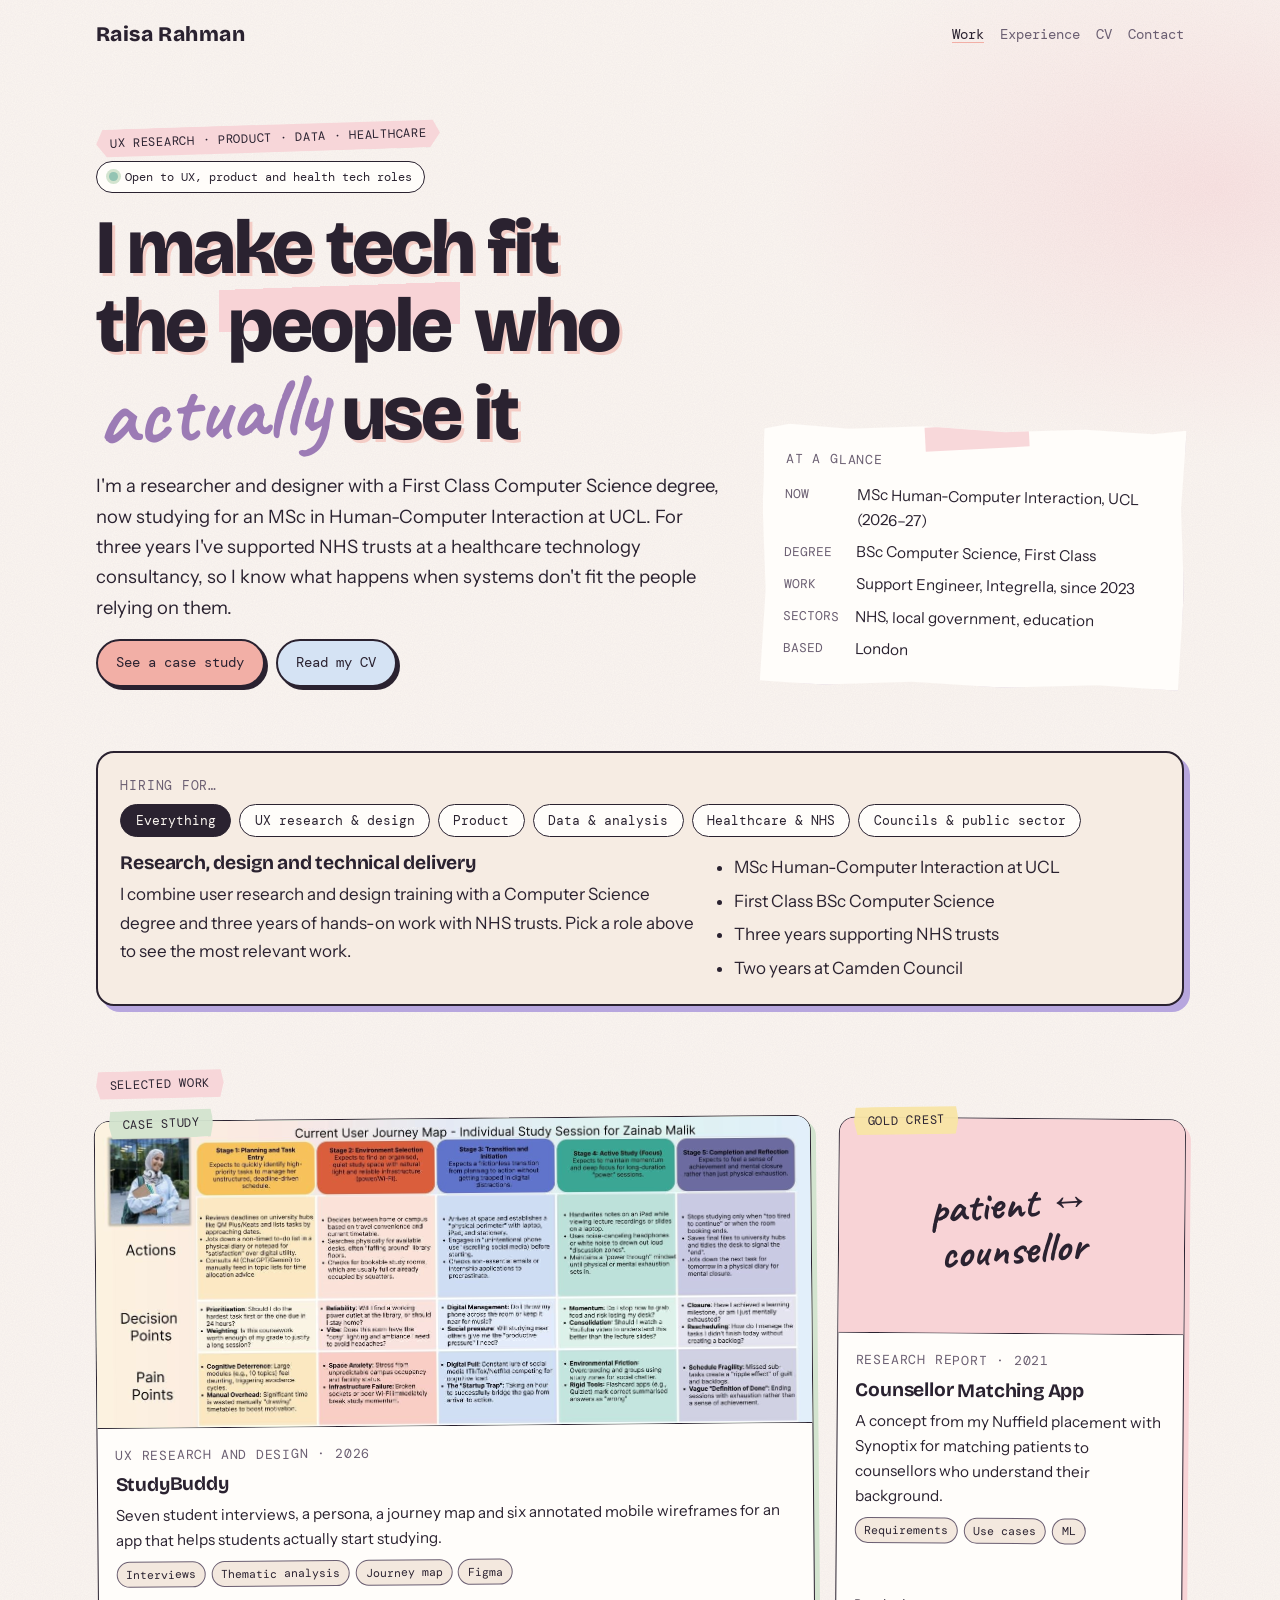
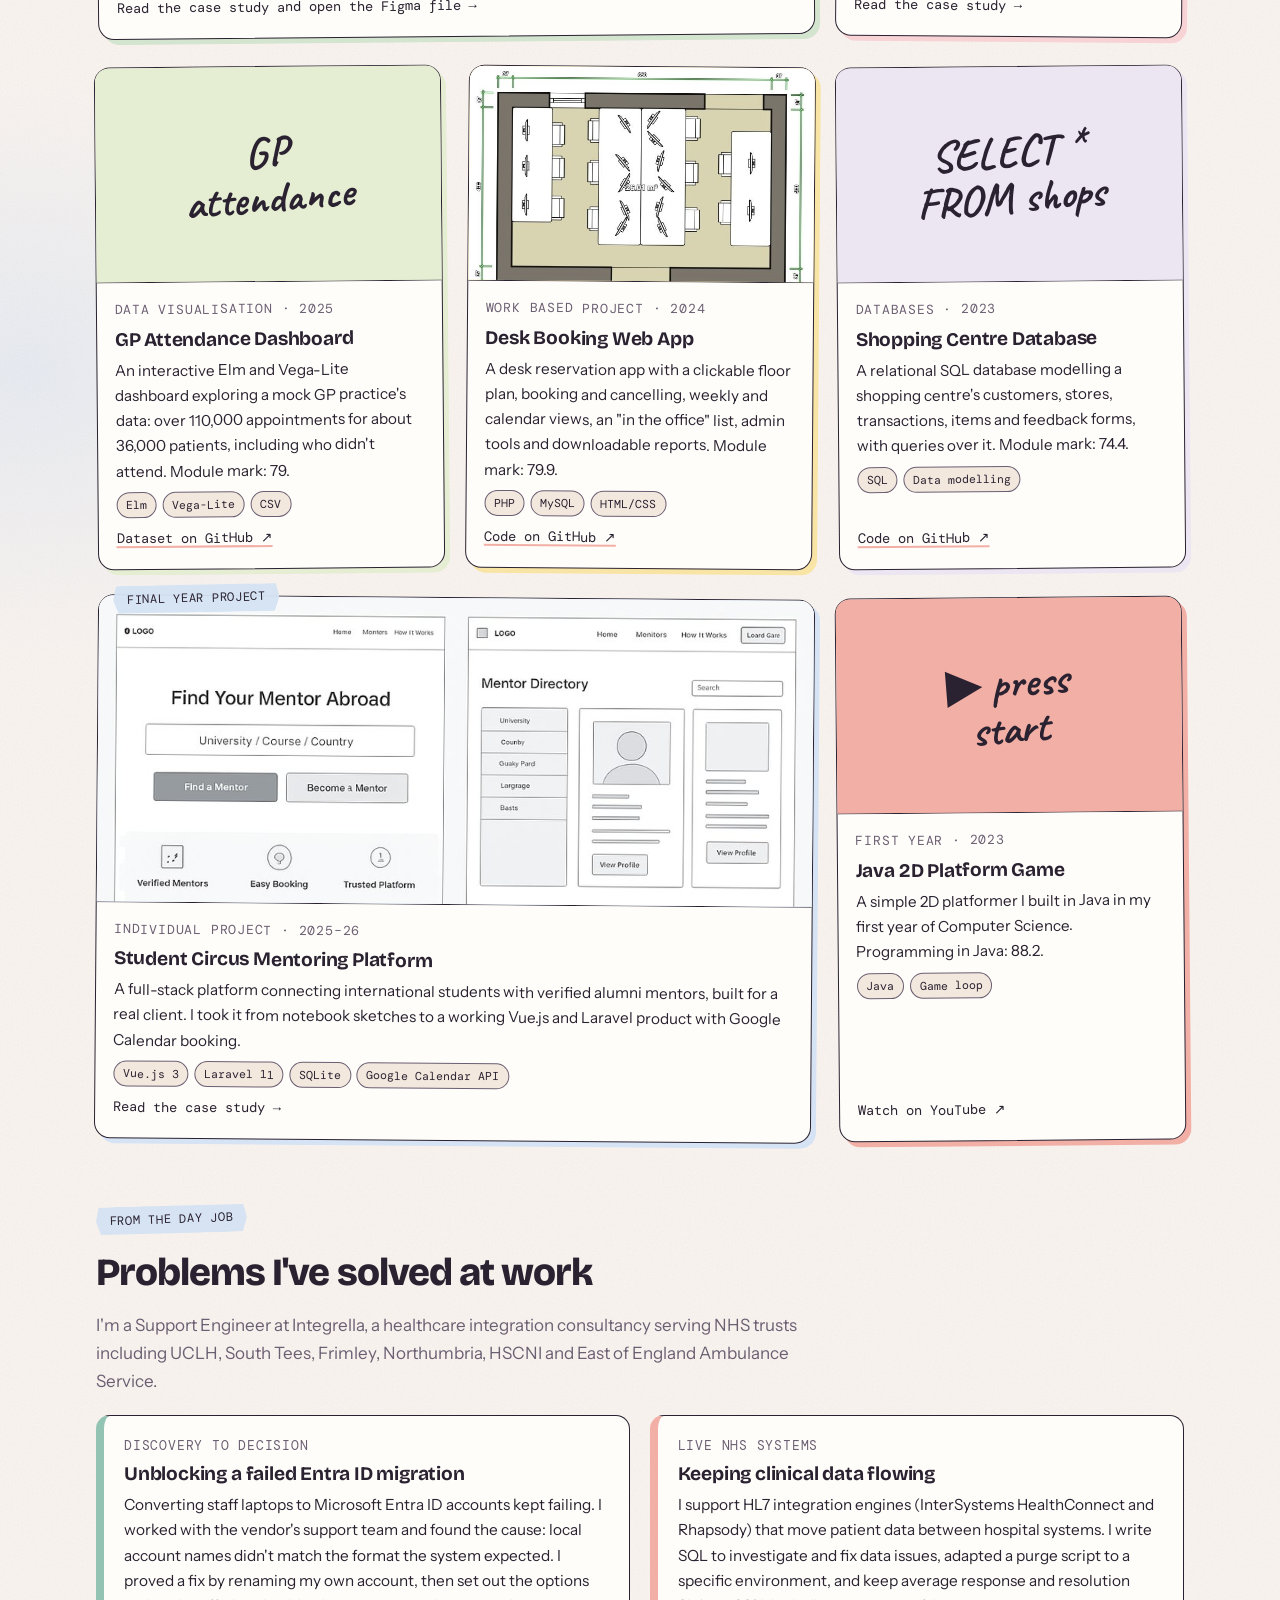
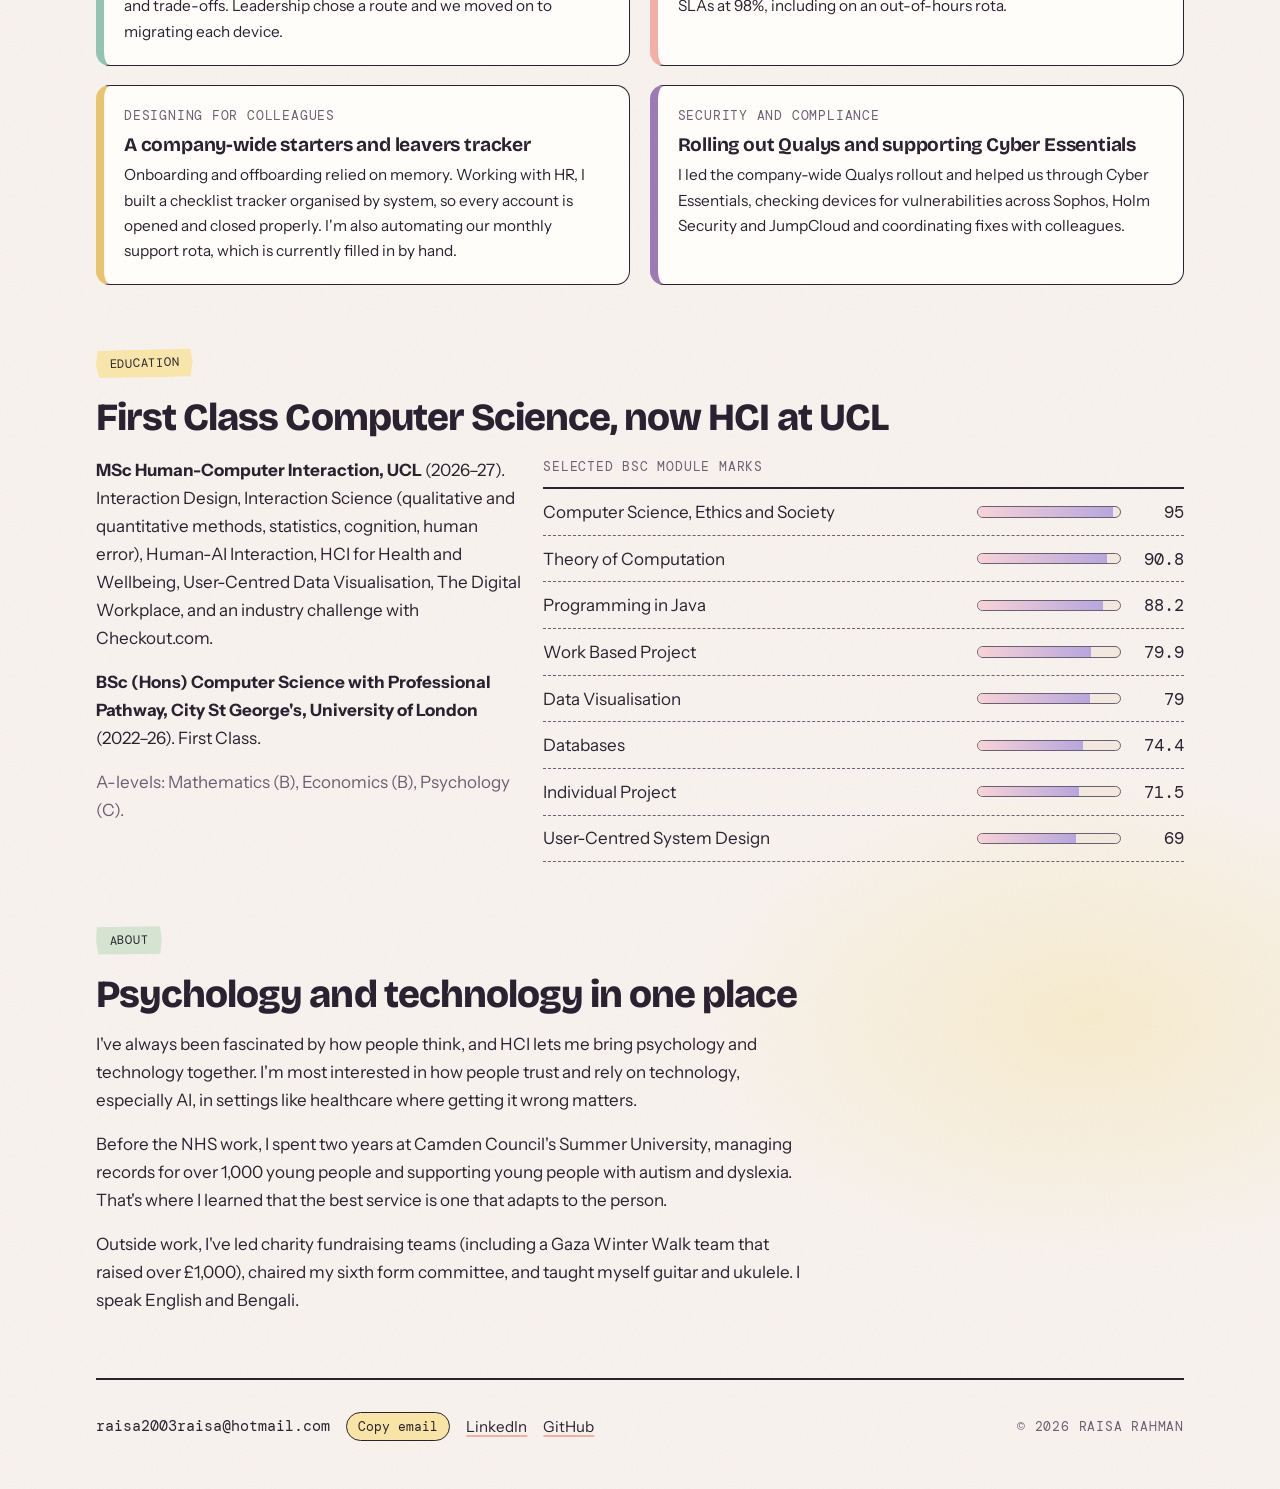
==== commit 9bee9a40: "Add files via upload" ====
--- a/index.html
+++ b/index.html
@@ -7,39 +7,38 @@
 <meta name="description" content="Raisa Rahman: UX researcher and designer with a Computer Science degree and three years supporting NHS trusts. Case studies in user research, product, data and healthcare.">
 <link rel="preconnect" href="https://fonts.googleapis.com">
 <link rel="preconnect" href="https://fonts.gstatic.com" crossorigin>
-<link rel="stylesheet" href="https://fonts.googleapis.com/css2?family=Syne:wght@600;700;800&family=Work+Sans:ital,wght@0,400;0,500;0,600;1,400&family=Special+Elite&family=Permanent+Marker&display=swap">
+<link rel="stylesheet" href="https://fonts.googleapis.com/css2?family=Bricolage+Grotesque:opsz,wght@12..96,500;12..96,700;12..96,800&family=Instrument+Sans:ital,wght@0,400;0,500;0,600;1,400&family=DM+Mono:wght@400;500&family=Caveat:wght@600;700&display=swap">
 <style>
 body{margin:0}
 img{max-width:100%}
-/* Layout: a 90s grunge zine. Unbleached paper with photocopy grain, mis-registered print on
-   headings, masking tape, torn edges and marker scribbles; washed denim, sage, rust, plum and
-   faded mustard as accents, one per project. */
+/* Layout: a warm, modern scrapbook: soft pastel washes, light grain, sticker tags and
+   handwritten notes over a clean reading column; one pastel accent per project. */
 :root{
   color-scheme:light;
-  --paper:#EDE6D6;        /* Distressed Linen: page */
-  --bleach:#EBE8DF;       /* Washed Bleach: cards */
-  --khaki:#E0D8C3;        /* Bleached Khaki: panels */
-  --canvas:#E1DACB;       /* Raw Canvas: secondary panels */
-  --cement:#D4D6CE;       /* Aged Cement: neutral blocks */
-  --moss:#B7C4B4;         /* Pale Moss: sage accent */
-  --olive:#C5CBB7;        /* Faded Thrift Olive */
-  --chambray:#A3B5C0;     /* Faded Chambray: denim fill */
-  --denim:#6E808E;        /* Faded Thrift Denim */
-  --rust:#C88E72;         /* Bleached Terracotta Clay */
-  --rose:#D9C3C3;         /* Washed Rose */
-  --plum:#917B85;         /* Distressed Slate Plum */
-  --mustard:#E6D8AD;      /* Faded Mustard: highlighter */
-  --ochre:#B8995C;        /* Distressed Warm Ochre */
-  --teal:#6B8B82;         /* Washed Teal Rust */
-  --ink:#2F353B;          /* deep weathered slate: text */
-  --ink-soft:#56606A;     /* Weathered Slate, lifted */
-  --tape:rgba(230,216,173,.88);
-  --display:"Syne", "Arial Black", "Helvetica Neue", sans-serif;
-  --body:"Work Sans", "Segoe UI", system-ui, sans-serif;
-  --type:"Special Elite", "Courier New", ui-monospace, monospace;
-  --marker:"Permanent Marker", "Comic Sans MS", cursive;
-  --grain:url("data:image/svg+xml;utf8,<svg xmlns='http://www.w3.org/2000/svg' width='240' height='240'><filter id='n'><feTurbulence type='fractalNoise' baseFrequency='.9' numOctaves='3' stitchTiles='stitch'/><feColorMatrix values='0 0 0 0 .18  0 0 0 0 .2  0 0 0 0 .22  0 0 0 .13 0'/></filter><rect width='100%' height='100%' filter='url(%23n)'/></svg>");
-  --stain:radial-gradient(ellipse 38rem 22rem at 92% 6%, rgba(200,142,114,.10), transparent 70%), radial-gradient(ellipse 30rem 26rem at 4% 46%, rgba(110,128,142,.09), transparent 70%), radial-gradient(ellipse 34rem 20rem at 80% 88%, rgba(145,123,133,.08), transparent 70%);
+  --paper:#FBF6F1;        /* warm milk: page */
+  --bleach:#FFFDFA;       /* cards */
+  --khaki:#F6ECE3;        /* oat panels */
+  --canvas:#F3E8DE;       /* secondary panels, tags */
+  --cement:#ECE6F2;       /* lilac mist */
+  --moss:#D3E4CF;         /* sage */
+  --olive:#E5EDD3;        /* pistachio */
+  --chambray:#D5E3F4;     /* powder blue */
+  --denim:#B7A6DE;        /* lavender: shadows, bars */
+  --rust:#F2AFA6;         /* blush coral: buttons, underlines */
+  --rose:#F8D3D6;         /* soft pink */
+  --plum:#9C7BB5;         /* plum accent */
+  --mustard:#F8E5A6;      /* butter: highlighter */
+  --ochre:#E9C46F;        /* honey */
+  --teal:#93C4B3;         /* mint */
+  --ink:#2A2230;          /* plum-black text */
+  --ink-soft:#6B5F72;
+  --tape:rgba(248,211,214,.88);
+  --display:"Bricolage Grotesque", "Avenir Next", "Segoe UI", sans-serif;
+  --body:"Instrument Sans", "Segoe UI", system-ui, sans-serif;
+  --type:"DM Mono", ui-monospace, "SFMono-Regular", Menlo, monospace;
+  --marker:"Caveat", "Segoe Print", "Comic Sans MS", cursive;
+  --grain:url("data:image/svg+xml;utf8,<svg xmlns='http://www.w3.org/2000/svg' width='240' height='240'><filter id='n'><feTurbulence type='fractalNoise' baseFrequency='.9' numOctaves='3' stitchTiles='stitch'/><feColorMatrix values='0 0 0 0 .3  0 0 0 0 .2  0 0 0 0 .25  0 0 0 .08 0'/></filter><rect width='100%' height='100%' filter='url(%23n)'/></svg>");
+  --stain:radial-gradient(ellipse 40rem 24rem at 95% 4%, rgba(248,211,214,.55), transparent 70%), radial-gradient(ellipse 32rem 26rem at 2% 42%, rgba(213,227,244,.5), transparent 70%), radial-gradient(ellipse 36rem 22rem at 85% 90%, rgba(248,229,166,.45), transparent 70%);
 }
 *{box-sizing:border-box}
 [hidden]{display:none !important}
@@ -54,24 +53,26 @@
 a:focus-visible, button:focus-visible{outline:2px dashed var(--ink); outline-offset:3px}
 p{margin:0}
 h1,h2,h3{font-family:var(--display); text-wrap:balance; line-height:1.02; margin:0; letter-spacing:-.01em}
-h1{font-size:clamp(2.6rem, 8vw, 5rem); font-weight:800; text-transform:uppercase; text-shadow:3px 2px 0 rgba(200,142,114,.55), -2px -1px 0 rgba(110,128,142,.45)}
-h2{font-size:clamp(1.8rem, 4.4vw, 2.6rem); font-weight:800; text-transform:uppercase; text-shadow:2px 1px 0 rgba(200,142,114,.45)}
+h1{font-size:clamp(2.6rem, 7.5vw, 4.8rem); font-weight:800; letter-spacing:-.03em; text-shadow:3px 3px 0 rgba(242,175,166,.55)}
+h2{font-size:clamp(1.7rem, 4vw, 2.4rem); font-weight:800; letter-spacing:-.025em}
 h3{font-size:1.2rem; font-weight:700}
 .wrap{max-width:68rem; margin:0 auto; padding-block:2rem 4rem}
 .read{max-width:44rem}
 .stack{display:flex; flex-direction:column; gap:1rem}
 .section{display:flex; flex-direction:column; gap:1.2rem; padding-top:4rem}
 .stamp{font-family:var(--type); font-size:.82rem; letter-spacing:.06em; text-transform:uppercase; color:var(--ink-soft)}
-.tape{display:inline-block; align-self:flex-start; font-family:var(--type); font-size:.82rem; letter-spacing:.05em; text-transform:uppercase; padding:.28rem .85rem; background:var(--tape); color:var(--ink); transform:rotate(-2deg); box-shadow:0 1px 2px rgba(47,53,59,.2); clip-path:polygon(2% 0,98% 5%,100% 50%,97% 100%,3% 95%,0 50%)}
-.tape.denim{background:rgba(163,181,192,.9)} .tape.rose{background:rgba(217,195,195,.92)} .tape.moss{background:rgba(183,196,180,.92)}
-.scribble{background:linear-gradient(-1deg, transparent 50%, var(--mustard) 50%, var(--mustard) 88%, transparent 88%); padding:0 .12em; text-shadow:none}
-.marker{font-family:var(--marker); font-weight:400; color:var(--rust); text-transform:none; letter-spacing:0; text-shadow:none; display:inline-block; transform:rotate(-3deg)}
+.tape{display:inline-block; align-self:flex-start; font-family:var(--type); font-size:.76rem; letter-spacing:.06em; text-transform:uppercase; padding:.28rem .85rem; background:var(--tape); color:var(--ink); transform:rotate(-2deg); box-shadow:0 1px 2px rgba(47,53,59,.2); clip-path:polygon(2% 0,98% 5%,100% 50%,97% 100%,3% 95%,0 50%)}
+.tape.denim{background:rgba(213,227,244,.95)} .tape.rose{background:rgba(248,229,166,.95)} .tape.moss{background:rgba(211,228,207,.95)}
+.scribble{background:linear-gradient(-2deg, transparent 48%, var(--rose) 48%, var(--rose) 90%, transparent 90%); padding:0 .12em; text-shadow:none}
+.marker{font-family:var(--marker); font-weight:700; font-size:1.15em; color:var(--plum); text-transform:none; letter-spacing:0; text-shadow:none; display:inline-block; transform:rotate(-3deg)}
 .muted{color:var(--ink-soft)}
+.status{display:inline-flex; align-items:center; gap:.45rem; font-family:var(--type); font-size:.76rem; padding:.3rem .75rem; border-radius:999px; background:var(--bleach); border:1.5px solid var(--ink)}
+.status .dot{width:.55rem; height:.55rem; border-radius:50%; background:var(--teal); box-shadow:0 0 0 3px var(--moss)}
 .rip{height:14px; background:var(--khaki); clip-path:polygon(0 40%,4% 70%,9% 35%,15% 75%,21% 40%,27% 80%,33% 45%,40% 70%,46% 30%,53% 75%,60% 40%,66% 80%,73% 35%,79% 70%,86% 40%,92% 78%,100% 45%,100% 100%,0 100%); margin-top:3rem}
 
 /* top */
 .top{display:flex; justify-content:space-between; align-items:center; gap:.75rem 1.25rem; flex-wrap:wrap; max-width:68rem; margin:0 auto; padding-top:1.1rem}
-.top .name{font-family:var(--display); font-weight:800; font-size:1.25rem; text-transform:uppercase; text-decoration:none; letter-spacing:.02em}
+.top .name{font-family:var(--display); font-weight:800; font-size:1.3rem; text-decoration:none; letter-spacing:.02em}
 .top nav{display:flex; gap:1rem; flex-wrap:wrap; font-family:var(--type); font-size:.9rem}
 .top nav a{text-decoration:none; color:var(--ink-soft)}
 .top nav a:hover, .top nav a[aria-current="page"]{color:var(--ink); text-decoration:underline; text-decoration-color:var(--rust)}
@@ -79,20 +80,20 @@
 /* hero */
 .hero{display:grid; grid-template-columns:minmax(0,1.5fr) minmax(0,1fr); gap:2rem; align-items:end; padding-top:2.5rem}
 .hero .lede{font-size:1.15rem; max-width:40rem}
-.hero-card{background:var(--bleach); padding:1.5rem 1.4rem 1.5rem; position:relative; display:flex; flex-direction:column; gap:.7rem; transform:rotate(1deg); box-shadow:4px 6px 0 rgba(47,53,59,.12); clip-path:polygon(0 2%,6% 0,20% 1.5%,38% 0,57% 1.8%,76% .3%,92% 1.6%,100% 0,99% 30%,100% 62%,99% 100%,80% 98.5%,58% 100%,36% 98.4%,15% 100%,0 98.8%,1% 64%,0 33%)}
+.hero-card{background:var(--bleach); padding:1.5rem 1.4rem 1.5rem; position:relative; display:flex; flex-direction:column; gap:.7rem; transform:rotate(1deg); box-shadow:4px 6px 0 rgba(156,123,181,.25); clip-path:polygon(0 2%,6% 0,20% 1.5%,38% 0,57% 1.8%,76% .3%,92% 1.6%,100% 0,99% 30%,100% 62%,99% 100%,80% 98.5%,58% 100%,36% 98.4%,15% 100%,0 98.8%,1% 64%,0 33%)}
 .hero-card::before{content:""; position:absolute; top:-2px; left:38%; width:6.5rem; height:1.5rem; background:var(--tape); transform:rotate(-4deg)}
 .hero-card dl{margin:0; display:grid; grid-template-columns:auto 1fr; gap:.45rem 1rem; font-size:.95rem}
 .hero-card dt{font-family:var(--type); font-size:.8rem; text-transform:uppercase; color:var(--ink-soft); padding-top:.15rem}
 .hero-card dd{margin:0}
 .btns{display:flex; flex-wrap:wrap; gap:.7rem}
-.btn{font-family:var(--type); font-size:.92rem; text-decoration:none; padding:.6rem 1.05rem; background:var(--rust); color:var(--ink); border:2px solid var(--ink); box-shadow:3px 3px 0 var(--ink); transition:transform .12s ease, box-shadow .12s ease}
+.btn{font-family:var(--type); font-size:.88rem; text-decoration:none; padding:.65rem 1.15rem; border-radius:999px; background:var(--rust); color:var(--ink); border:2px solid var(--ink); box-shadow:3px 3px 0 var(--ink); transition:transform .12s ease, box-shadow .12s ease}
 .btn:hover{transform:translate(-1px,-1px) rotate(-1deg); box-shadow:4px 4px 0 var(--ink)}
 .btn.alt{background:var(--chambray)}
 
 /* lens */
-.lens{background:var(--khaki); border:2px solid var(--ink); padding:1.3rem; display:flex; flex-direction:column; gap:1rem; box-shadow:6px 6px 0 var(--denim)}
+.lens{background:var(--khaki); border:2px solid var(--ink); border-radius:18px; padding:1.4rem; display:flex; flex-direction:column; gap:1rem; box-shadow:6px 6px 0 var(--denim)}
 .chips{display:flex; flex-wrap:wrap; gap:.5rem}
-.chips button{font-family:var(--type); font-size:.88rem; padding:.45rem .8rem; border:1.5px solid var(--ink); background:var(--bleach); color:var(--ink); cursor:pointer}
+.chips button{font-family:var(--type); font-size:.84rem; padding:.45rem .9rem; border-radius:999px; border:1.5px solid var(--ink); background:var(--bleach); color:var(--ink); cursor:pointer}
 .chips button:hover{background:var(--mustard)}
 .chips button[aria-pressed="true"]{background:var(--ink); color:var(--paper)}
 .pitch{display:grid; grid-template-columns:minmax(0,1.3fr) minmax(0,1fr); gap:1.25rem}
@@ -100,14 +101,14 @@
 
 /* work grid */
 .grid{display:grid; grid-template-columns:repeat(3, minmax(0,1fr)); gap:1.8rem 1.5rem}
-.card{--acc:var(--moss); background:var(--bleach); border:1.5px solid var(--ink); display:flex; flex-direction:column; text-decoration:none; color:inherit; position:relative; transition:transform .15s ease, opacity .2s ease, box-shadow .15s ease; min-width:0; box-shadow:5px 5px 0 var(--acc)}
+.card{--acc:var(--moss); background:var(--bleach); border:1.5px solid var(--ink); border-radius:16px; overflow:visible; display:flex; flex-direction:column; text-decoration:none; color:inherit; position:relative; transition:transform .15s ease, opacity .2s ease, box-shadow .15s ease; min-width:0; box-shadow:5px 5px 0 var(--acc)}
 .card.wide{grid-column:span 2}
 .card:nth-child(odd){transform:rotate(-.5deg)} .card:nth-child(even){transform:rotate(.45deg)}
 .card:hover{transform:rotate(0) translate(-2px,-2px); box-shadow:7px 7px 0 var(--acc)}
-.card .pic{aspect-ratio:16/10; max-width:100%; background:var(--acc); overflow:hidden; display:grid; place-items:center; border-bottom:1.5px solid var(--ink); position:relative}
+.card .pic{aspect-ratio:16/10; max-width:100%; background:var(--acc); overflow:hidden; border-radius:14px 14px 0 0; display:grid; place-items:center; border-bottom:1.5px solid var(--ink); position:relative}
 .card.wide .pic{aspect-ratio:21/9}
-.card .pic img{width:100%; height:100%; object-fit:cover; object-position:center top; display:block; filter:sepia(.18) saturate(.8) contrast(1.03)}
-.card .pic .glyph{font-family:var(--marker); font-size:clamp(1.7rem, 3vw, 2.4rem); color:var(--ink); text-align:center; line-height:1.05; padding:1rem; transform:rotate(-4deg); overflow-wrap:anywhere}
+.card .pic img{width:100%; height:100%; object-fit:cover; object-position:center top; display:block; filter:saturate(.9)}
+.card .pic .glyph{font-family:var(--marker); font-weight:700; font-size:clamp(2rem, 3.4vw, 2.8rem); color:var(--ink); text-align:center; line-height:1.05; padding:1rem; transform:rotate(-4deg); overflow-wrap:anywhere}
 .card .body{padding:1rem 1.1rem 1.2rem; display:flex; flex-direction:column; gap:.55rem; flex:1}
 .card .body p{font-size:.95rem}
 .card .links{margin-top:auto; display:flex; flex-wrap:wrap; gap:.4rem 1rem; font-family:var(--type); font-size:.86rem}
@@ -116,11 +117,11 @@
 .card.dim:hover{opacity:.6}
 .c-sb{--acc:var(--moss)} .c-sc{--acc:var(--chambray)} .c-cm{--acc:var(--rose)} .c-gp{--acc:var(--olive)} .c-desk{--acc:var(--mustard)} .c-db{--acc:var(--cement)} .c-game{--acc:var(--rust)}
 .tags{display:flex; flex-wrap:wrap; gap:.35rem}
-.tag{font-family:var(--type); font-size:.74rem; padding:.12rem .45rem; background:var(--canvas); border:1px dashed var(--ink-soft)}
+.tag{font-family:var(--type); font-size:.72rem; padding:.14rem .55rem; border-radius:999px; background:var(--canvas); border:1px solid var(--ink-soft)}
 
 /* work stories */
 .stories{display:grid; grid-template-columns:repeat(2, minmax(0,1fr)); gap:1.2rem}
-.story{background:var(--bleach); padding:1.2rem 1.25rem 1.3rem; border:1.5px solid var(--ink); border-left:8px solid var(--teal); display:flex; flex-direction:column; gap:.5rem; min-width:0; transition:opacity .2s ease}
+.story{background:var(--bleach); padding:1.2rem 1.25rem 1.3rem; border:1.5px solid var(--ink); border-radius:14px; border-left:8px solid var(--teal); display:flex; flex-direction:column; gap:.5rem; min-width:0; transition:opacity .2s ease}
 .story:nth-child(2){border-left-color:var(--rust)} .story:nth-child(3){border-left-color:var(--ochre)} .story:nth-child(4){border-left-color:var(--plum)}
 .story.dim{opacity:.3}
 .story p{font-size:.96rem}
@@ -128,8 +129,8 @@
 /* marks */
 .marks{display:flex; flex-direction:column; border-top:2px solid var(--ink)}
 .mark{display:grid; grid-template-columns:minmax(0,1fr) 9rem 3.2rem; gap:.75rem; align-items:center; padding:.55rem 0; border-bottom:1px dashed var(--ink-soft)}
-.mark .bar{height:.7rem; background:var(--canvas); position:relative; border:1px solid var(--ink-soft)}
-.mark .bar span{position:absolute; inset:0 auto 0 0; background:repeating-linear-gradient(-45deg, var(--denim) 0 4px, var(--chambray) 4px 8px)}
+.mark .bar{height:.7rem; background:var(--canvas); position:relative; border-radius:999px; overflow:hidden; border:1px solid var(--ink-soft)}
+.mark .bar span{position:absolute; inset:0 auto 0 0; background:linear-gradient(90deg, var(--rose), var(--denim))}
 .mark b{font-family:var(--type); font-weight:400; text-align:right; font-variant-numeric:tabular-nums}
 
 /* case study */
@@ -144,9 +145,9 @@
 .sketches figure:nth-child(1){transform:rotate(-1.5deg)} .sketches figure:nth-child(2){transform:rotate(1deg)} .sketches figure:nth-child(3){transform:rotate(-.6deg)}
 .steps{list-style:none; margin:0; padding:0; display:grid; gap:.7rem; counter-reset:s}
 .steps li{display:grid; grid-template-columns:2.1rem 1fr; gap:.5rem; counter-increment:s}
-.steps li::before{content:counter(s); font-family:var(--marker); font-size:1.3rem; width:1.8rem; height:1.8rem; display:grid; place-items:center; background:var(--mustard); border:1.5px solid var(--ink); transform:rotate(-4deg)}
+.steps li::before{content:counter(s); font-family:var(--marker); font-size:1.4rem; border-radius:50%; width:1.8rem; height:1.8rem; display:grid; place-items:center; background:var(--mustard); border:1.5px solid var(--ink); transform:rotate(-4deg)}
 .notes{display:grid; grid-template-columns:repeat(2, minmax(0,1fr)); gap:1.1rem}
-.note{padding:1.1rem 1.15rem 1.2rem; display:flex; flex-direction:column; gap:.45rem; box-shadow:0 1px 0 rgba(47,53,59,.08), 0 10px 16px -12px rgba(47,53,59,.6); min-width:0}
+.note{border-radius:4px 4px 14px 4px; padding:1.1rem 1.15rem 1.2rem; display:flex; flex-direction:column; gap:.45rem; box-shadow:0 1px 0 rgba(47,53,59,.08), 0 10px 16px -12px rgba(47,53,59,.6); min-width:0}
 .note:nth-child(1){background:var(--mustard); transform:rotate(-.8deg)}
 .note:nth-child(2){background:var(--chambray); transform:rotate(.7deg)}
 .note:nth-child(3){background:var(--rose); transform:rotate(.4deg)}
@@ -160,16 +161,16 @@
 .pid{font-family:var(--type); font-size:.74rem; padding:.05rem .4rem; background:var(--ink); color:var(--paper)}
 .pair{display:grid; grid-template-columns:minmax(0,.8fr) minmax(0,1.2fr); gap:1.25rem; align-items:start}
 .callout{border-left:4px solid var(--rust); padding:.2rem 0 .2rem 1rem; font-family:var(--type)}
-.viewer{background:var(--khaki); border:2px solid var(--ink); padding:1rem; display:flex; flex-direction:column; gap:1rem}
+.viewer{background:var(--khaki); border:2px solid var(--ink); border-radius:18px; padding:1rem; display:flex; flex-direction:column; gap:1rem}
 .viewer .chips button{font-size:.82rem}
 .tasks{display:grid; grid-template-columns:repeat(3, minmax(0,1fr)); gap:1rem}
-.task{background:var(--bleach); padding:1rem; display:flex; flex-direction:column; gap:.4rem; min-width:0; border:1.5px solid var(--ink); border-top:6px solid var(--teal)}
+.task{background:var(--bleach); border-radius:14px; padding:1rem; display:flex; flex-direction:column; gap:.4rem; min-width:0; border:1.5px solid var(--ink); border-top:6px solid var(--teal)}
 .task p{font-size:.93rem}
 .back{font-family:var(--type); font-size:.9rem; text-decoration:none}
 .diagram{background:var(--bleach); border:1.5px solid var(--ink); padding:1rem; overflow-x:auto}
 .diagram svg{display:block; min-width:34rem; width:100%; height:auto}
 .feature-list{display:grid; grid-template-columns:repeat(2, minmax(0,1fr)); gap:1rem}
-.feature{background:var(--bleach); border:1.5px solid var(--ink); padding:1rem 1.1rem; display:flex; flex-direction:column; gap:.35rem; min-width:0}
+.feature{background:var(--bleach); border:1.5px solid var(--ink); border-radius:14px; padding:1rem 1.1rem; display:flex; flex-direction:column; gap:.35rem; min-width:0}
 .feature p{font-size:.95rem}
 
 /* cv page */
@@ -190,9 +191,9 @@
 footer{max-width:68rem; margin:0 auto; padding-block:2rem 3rem; border-top:2px solid var(--ink); display:flex; flex-wrap:wrap; justify-content:space-between; align-items:center; gap:1rem; font-size:.95rem}
 .contact{display:flex; flex-wrap:wrap; gap:1rem; align-items:center}
 .email{font-family:var(--type); user-select:all}
-.copy{font-family:var(--type); font-size:.82rem; padding:.3rem .6rem; border:1.5px solid var(--ink); background:var(--mustard); color:var(--ink); cursor:pointer}
-
-.lb{position:fixed; inset:0; background:rgba(47,53,59,.92); display:flex; align-items:center; justify-content:center; padding:calc(1rem + env(safe-area-inset-top,0px)) max(1rem, env(safe-area-inset-right,0px)) calc(1rem + env(safe-area-inset-bottom,0px)) max(1rem, env(safe-area-inset-left,0px)); z-index:20; overflow:auto}
+.copy{font-family:var(--type); font-size:.8rem; padding:.3rem .7rem; border-radius:999px; border:1.5px solid var(--ink); background:var(--mustard); color:var(--ink); cursor:pointer}
+
+.lb{position:fixed; inset:0; background:rgba(42,34,48,.9); display:flex; align-items:center; justify-content:center; padding:calc(1rem + env(safe-area-inset-top,0px)) max(1rem, env(safe-area-inset-right,0px)) calc(1rem + env(safe-area-inset-bottom,0px)) max(1rem, env(safe-area-inset-left,0px)); z-index:20; overflow:auto}
 .lb img{max-width:100%; max-height:100%; background:#fff}
 .lb button{position:fixed; top:calc(1rem + env(safe-area-inset-top,0px)); right:max(1rem, env(safe-area-inset-right,0px)); font-family:var(--type); padding:.5rem .8rem; border:2px solid var(--ink); background:var(--paper); color:var(--ink); cursor:pointer}
 
@@ -229,7 +230,7 @@
 <div id="view-home" class="wrap">
   <section class="hero">
     <div class="stack">
-      <span class="tape">UX research · Product · Data · Healthcare</span>
+      <div class="btns" style="gap:.5rem; align-items:center"><span class="tape">UX research · Product · Data · Healthcare</span><span class="status"><span class="dot" aria-hidden="true"></span>Open to UX, product and health tech roles</span></div>
       <h1>I make tech fit the <span class="scribble">people</span> who <span class="marker">actually</span> use it</h1>
       <p class="lede">I'm a researcher and designer with a First Class Computer Science degree, now studying for an MSc in Human-Computer Interaction at UCL. For three years I've supported NHS trusts at a healthcare technology consultancy, so I know what happens when systems don't fit the people relying on them.</p>
       <div class="btns">
@@ -241,10 +242,10 @@
       <span class="stamp">At a glance</span>
       <dl>
         <dt>Now</dt><dd>MSc Human-Computer Interaction, UCL (2026–27)</dd>
-        <dt>Degree</dt><dd>BSc Computer Science, First Class (72%)</dd>
+        <dt>Degree</dt><dd>BSc Computer Science, First Class</dd>
         <dt>Work</dt><dd>Support Engineer, Integrella, since 2023</dd>
         <dt>Sectors</dt><dd>NHS, local government, education</dd>
-        <dt>Based</dt><dd>Romford, London</dd>
+        <dt>Based</dt><dd>London</dd>
       </dl>
     </div>
   </section>
@@ -385,7 +386,7 @@
     <div class="pair">
       <div class="stack">
         <p><strong>MSc Human-Computer Interaction, UCL</strong> (2026–27). Interaction Design, Interaction Science (qualitative and quantitative methods, statistics, cognition, human error), Human-AI Interaction, HCI for Health and Wellbeing, User-Centred Data Visualisation, The Digital Workplace, and an industry challenge with Checkout.com.</p>
-        <p><strong>BSc (Hons) Computer Science with Professional Pathway, City St George's, University of London</strong> (2022–26). First Class, overall mark 72.05%.</p>
+        <p><strong>BSc (Hons) Computer Science with Professional Pathway, City St George's, University of London</strong> (2022–26). First Class.</p>
         <p class="muted">A-levels: Mathematics (B), Economics (B), Psychology (C).</p>
       </div>
       <div class="stack" style="gap:.6rem">
@@ -555,25 +556,25 @@
     <div class="diagram" aria-label="Simplified matching flow">
       <svg viewBox="0 0 720 150" role="img" aria-labelledby="flow-t">
         <title id="flow-t">Simplified matching flow: patient preferences and counsellor profiles feed a matching model, which returns ranked matches; the patient books a taster session and their feedback improves future matches.</title>
-        <g font-family="Work Sans, sans-serif" font-size="14" fill="#2F353B">
-          <rect x="6" y="14" width="150" height="48" fill="#E0D8C3" stroke="#2F353B" stroke-width="1.5"/>
+        <g font-family="Instrument Sans, sans-serif" font-size="14" fill="#2A2230">
+          <rect x="6" y="14" width="150" height="48" fill="#F6ECE3" stroke="#2A2230" stroke-width="1.5"/>
           <text x="81" y="43" text-anchor="middle">Patient preferences</text>
-          <rect x="6" y="86" width="150" height="48" fill="#E0D8C3" stroke="#2F353B" stroke-width="1.5"/>
+          <rect x="6" y="86" width="150" height="48" fill="#F6ECE3" stroke="#2A2230" stroke-width="1.5"/>
           <text x="81" y="115" text-anchor="middle">Verified counsellors</text>
-          <rect x="210" y="50" width="150" height="48" fill="#D9C3C3" stroke="#2F353B" stroke-width="1.5"/>
+          <rect x="210" y="50" width="150" height="48" fill="#F8D3D6" stroke="#2A2230" stroke-width="1.5"/>
           <text x="285" y="79" text-anchor="middle">Matching model</text>
-          <rect x="414" y="50" width="130" height="48" fill="#E0D8C3" stroke="#2F353B" stroke-width="1.5"/>
+          <rect x="414" y="50" width="130" height="48" fill="#F6ECE3" stroke="#2A2230" stroke-width="1.5"/>
           <text x="479" y="79" text-anchor="middle">Ranked matches</text>
-          <rect x="590" y="50" width="124" height="48" fill="#E0D8C3" stroke="#2F353B" stroke-width="1.5"/>
+          <rect x="590" y="50" width="124" height="48" fill="#F6ECE3" stroke="#2A2230" stroke-width="1.5"/>
           <text x="652" y="79" text-anchor="middle">Taster session</text>
-          <text x="440" y="140" text-anchor="middle" font-size="13" fill="#56606A">feedback improves future matches</text>
+          <text x="440" y="140" text-anchor="middle" font-size="13" fill="#6B5F72">feedback improves future matches</text>
         </g>
-        <g stroke="#2F353B" stroke-width="1.5" fill="none">
+        <g stroke="#2A2230" stroke-width="1.5" fill="none">
           <path d="M156 38 L190 38 L190 66 L204 66"/><path d="M156 110 L190 110 L190 82 L204 82"/>
           <path d="M360 74 L408 74"/><path d="M544 74 L584 74"/>
           <path d="M652 98 L652 124 L285 124 L285 104" stroke-dasharray="5 4"/>
         </g>
-        <g fill="#2F353B"><path d="M204 62 L211 66 L204 70Z"/><path d="M204 78 L211 82 L204 86Z"/><path d="M408 70 L415 74 L408 78Z"/><path d="M584 70 L591 74 L584 78Z"/><path d="M281 104 L285 97 L289 104Z"/></g>
+        <g fill="#2A2230"><path d="M204 62 L211 66 L204 70Z"/><path d="M204 78 L211 82 L204 86Z"/><path d="M408 70 L415 74 L408 78Z"/><path d="M584 70 L591 74 L584 78Z"/><path d="M281 104 L285 97 L289 104Z"/></g>
       </svg>
     </div>
     <p>For the matching itself, I designed a machine learning flow: split the data into training and test sets, use classification for categories like ethnicity and regression for continuous values like session length, use natural language processing to pick out keywords from free text (such as "trauma"), and evaluate the model with a confusion matrix or RMSE. Patient feedback would then reinforce good matches over time.</p>
@@ -658,7 +659,7 @@
   </section>
   <div class="cv">
     <aside>
-      <div><h3>Contact</h3><ul><li class="email">raisa2003raisa@hotmail.com</li><li><a href="https://www.linkedin.com/in/raisa-r-274692229" target="_blank" rel="noopener">LinkedIn</a></li><li><a href="https://github.com/raisa-rahman" target="_blank" rel="noopener">GitHub</a></li><li>Romford, London</li></ul></div>
+      <div><h3>Contact</h3><ul><li class="email">raisa2003raisa@hotmail.com</li><li><a href="https://www.linkedin.com/in/raisa-r-274692229" target="_blank" rel="noopener">LinkedIn</a></li><li><a href="https://github.com/raisa-rahman" target="_blank" rel="noopener">GitHub</a></li><li>London</li></ul></div>
       <div><h3>Research</h3><ul><li>Interviews and focus groups</li><li>Think-aloud usability testing</li><li>Reflexive thematic analysis</li><li>Surveys and experiments</li><li>Inferential statistics</li><li>Ethics, consent and GDPR</li></ul></div>
       <div><h3>Design</h3><ul><li>Personas and journey maps</li><li>User flows and wireframes</li><li>Figma prototyping</li><li>Heuristic evaluation</li><li>Accessibility (WCAG)</li></ul></div>
       <div><h3>Technical</h3><ul><li>SQL, Python, Java, C++</li><li>HTML, CSS, PHP, Vue.js, Laravel</li><li>Elm and Vega-Lite</li><li>Vue.js 3, Laravel 11, SQLite</li><li>Git, Linux, cloud basics</li><li>HL7 (HealthConnect, Rhapsody)</li><li>Microsoft 365, Entra ID</li><li>Jira, Confluence, Salesforce, HubSpot</li></ul></div>
@@ -718,7 +719,7 @@
         </div>
         <div class="job">
           <header><h3>BSc (Hons) Computer Science with Professional Pathway, City St George's, University of London</h3><span class="stamp">2022 – 2026 · First Class</span></header>
-          <p>Overall mark 72.05%. Final year project: the Student Circus mentoring platform. Highlights: Computer Science, Ethics and Society (95), Theory of Computation (90.8), Programming in Java (88.2), Continuing Professional Development in IT (83), Work Based Project (79.9), Data Visualisation (79), Programming in C++ (76.8), Individual Project (71.5).</p>
+          <p>Final year project: the Student Circus mentoring platform. Highlights: Computer Science, Ethics and Society (95), Theory of Computation (90.8), Programming in Java (88.2), Continuing Professional Development in IT (83), Work Based Project (79.9), Data Visualisation (79), Programming in C++ (76.8), Individual Project (71.5).</p>
         </div>
         <div class="job">
           <header><h3>A-levels, St Marylebone CE School</h3><span class="stamp">2020 – 2022</span></header>
@@ -760,7 +761,7 @@
 const lenses = {
   all: {t:"Research, design and technical delivery",
     p:"I combine user research and design training with a Computer Science degree and three years of hands-on work with NHS trusts. Pick a role above to see the most relevant work.",
-    pts:["MSc Human-Computer Interaction at UCL","First Class BSc Computer Science (72%)","Three years supporting NHS trusts","Two years at Camden Council"]},
+    pts:["MSc Human-Computer Interaction at UCL","First Class BSc Computer Science","Three years supporting NHS trusts","Two years at Camden Council"]},
   ux: {t:"UX research and design",
     p:"I plan and run research, analyse it rigorously, and turn it into designs people can test. My MSc covers qualitative and quantitative methods, cognition and Human-AI Interaction.",
     pts:["Interview study with 7 students, coded and themed","Persona, journey map, user flow and 6 annotated wireframes","Think-aloud, heuristic evaluation and usability test planning","Ethics, consent and GDPR-compliant data handling"]},
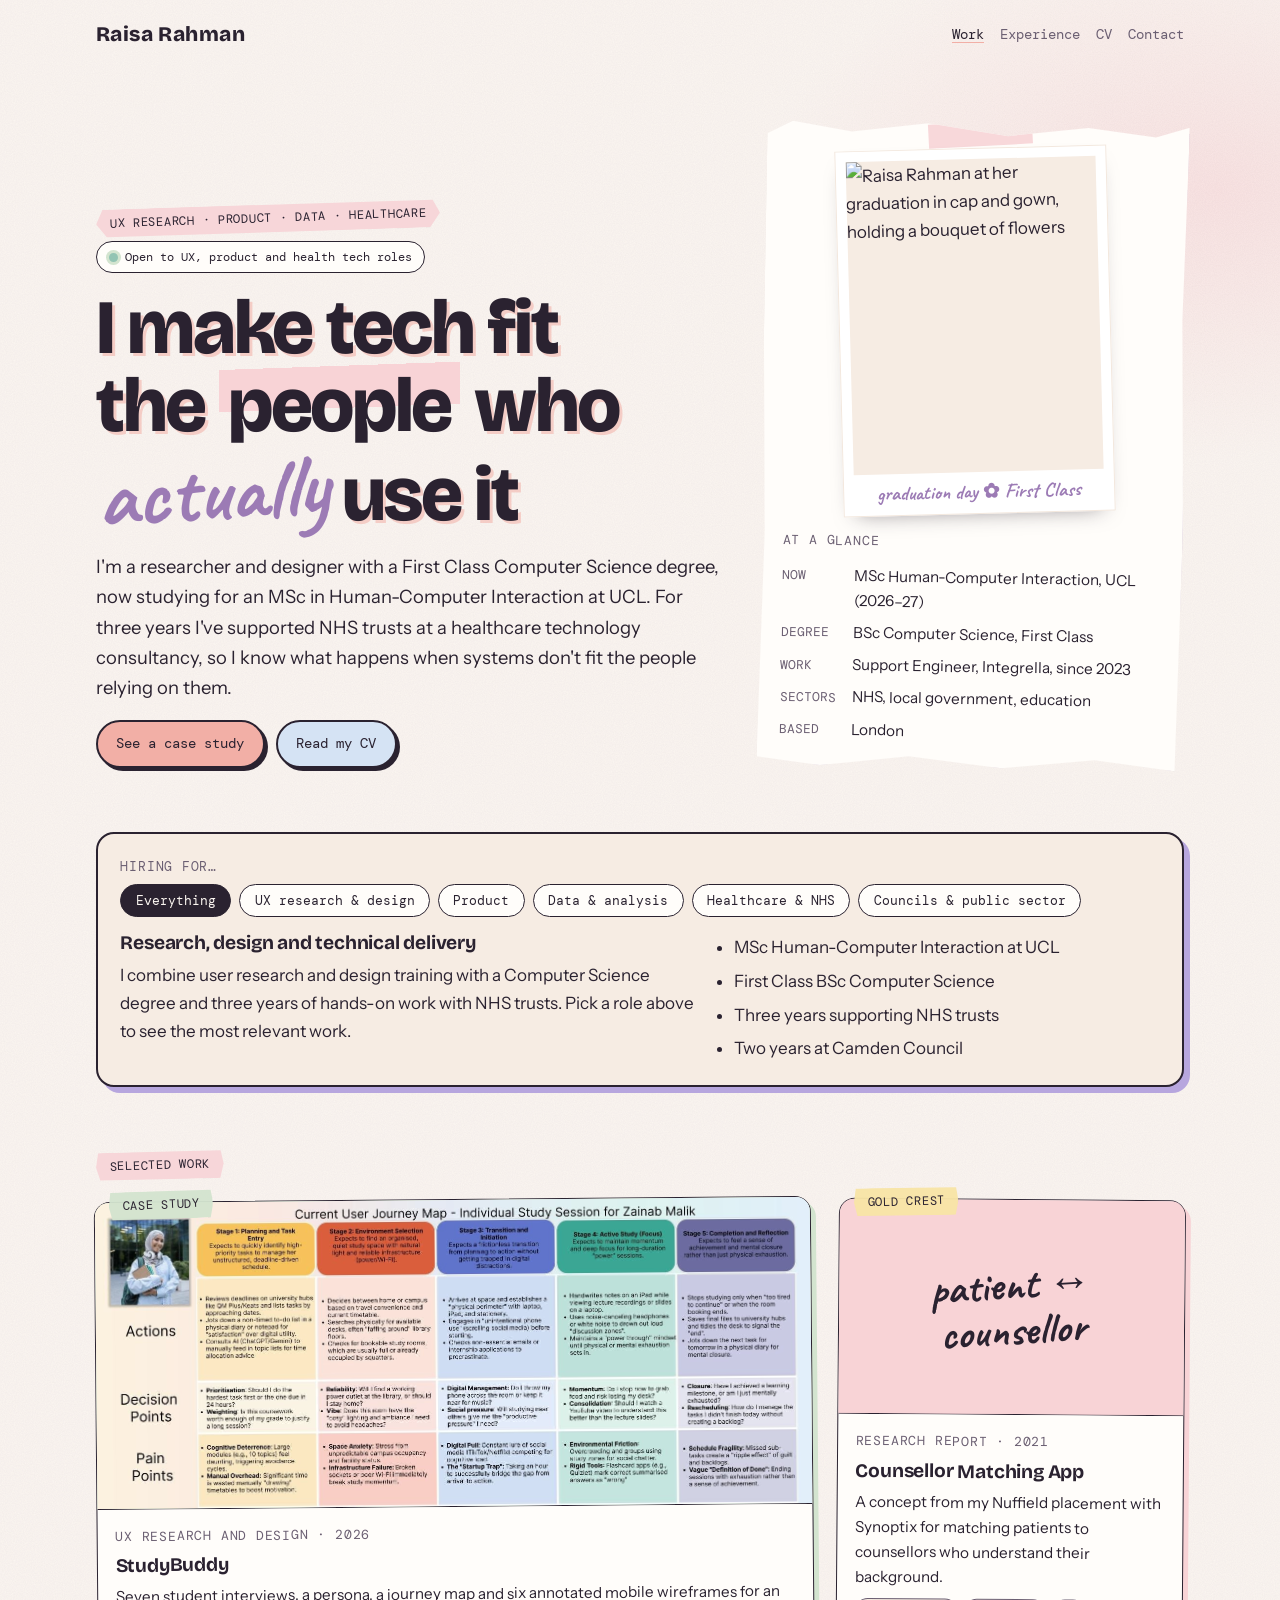
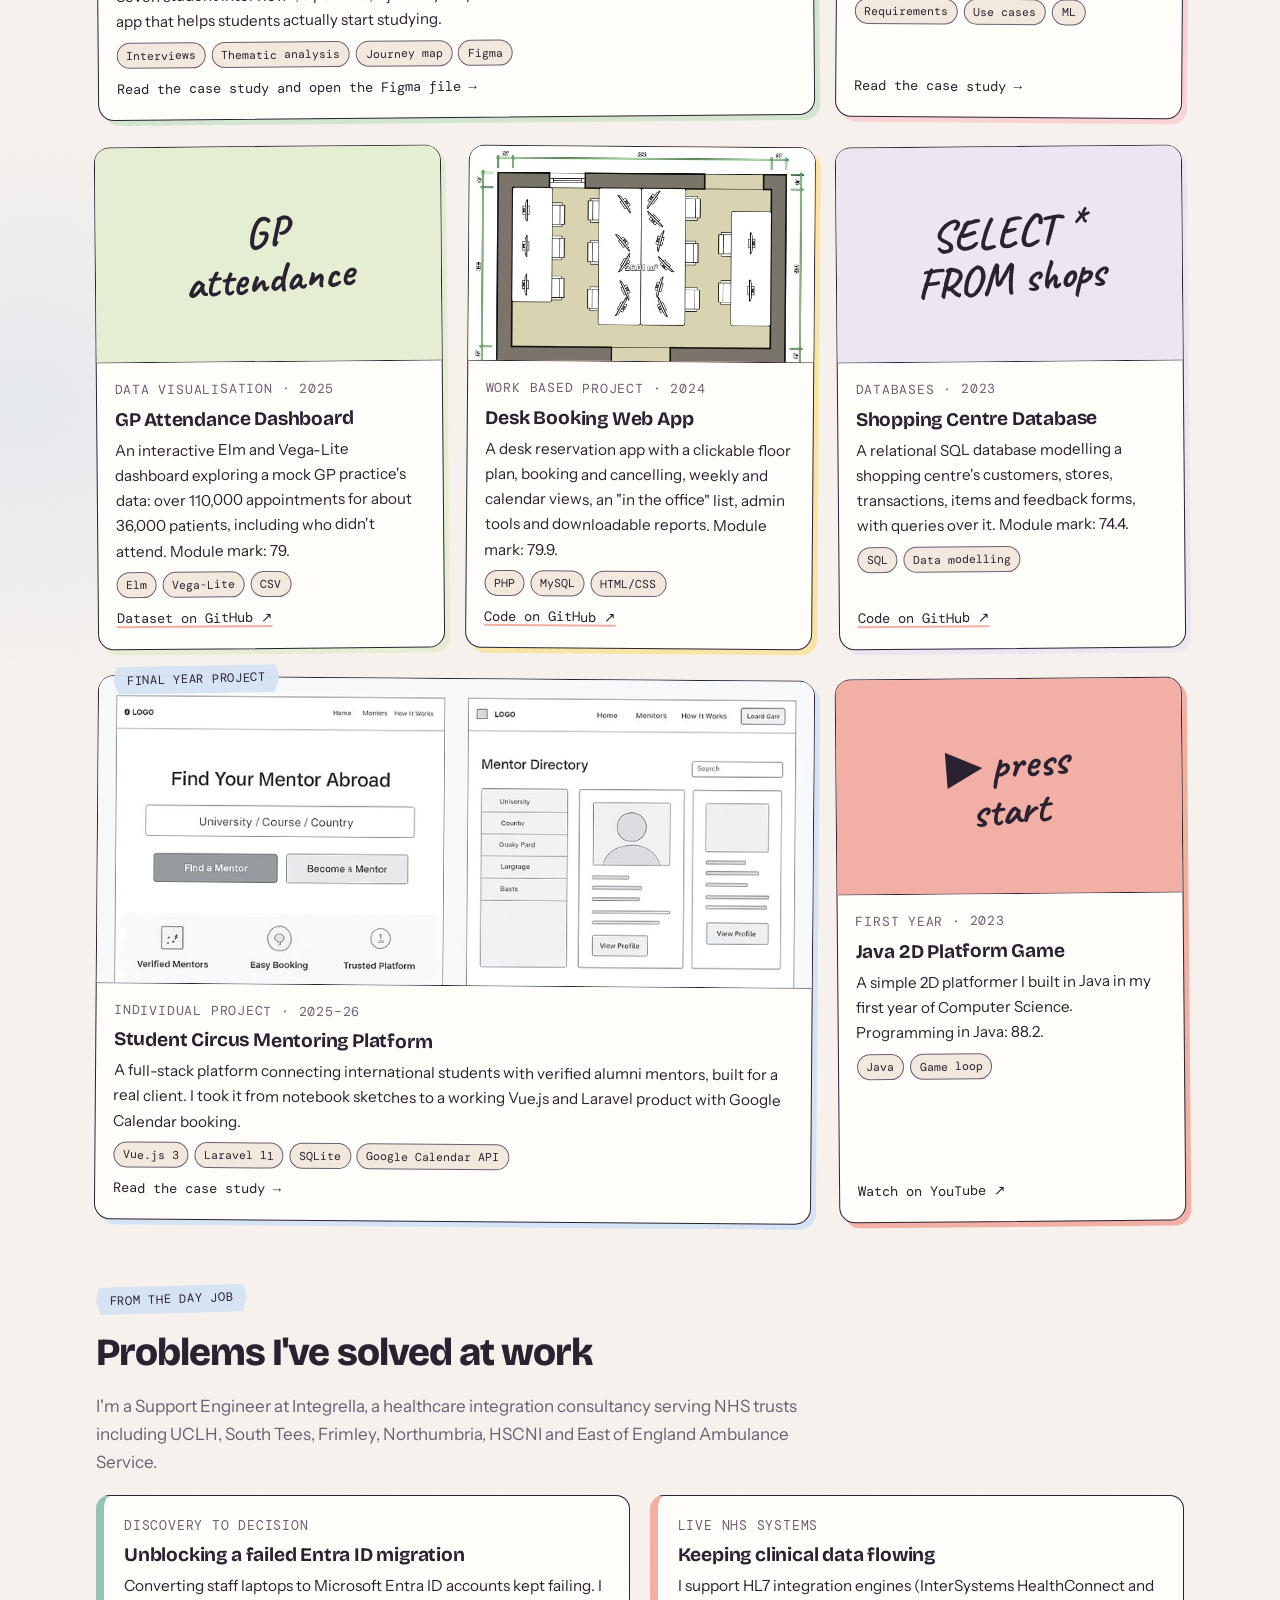
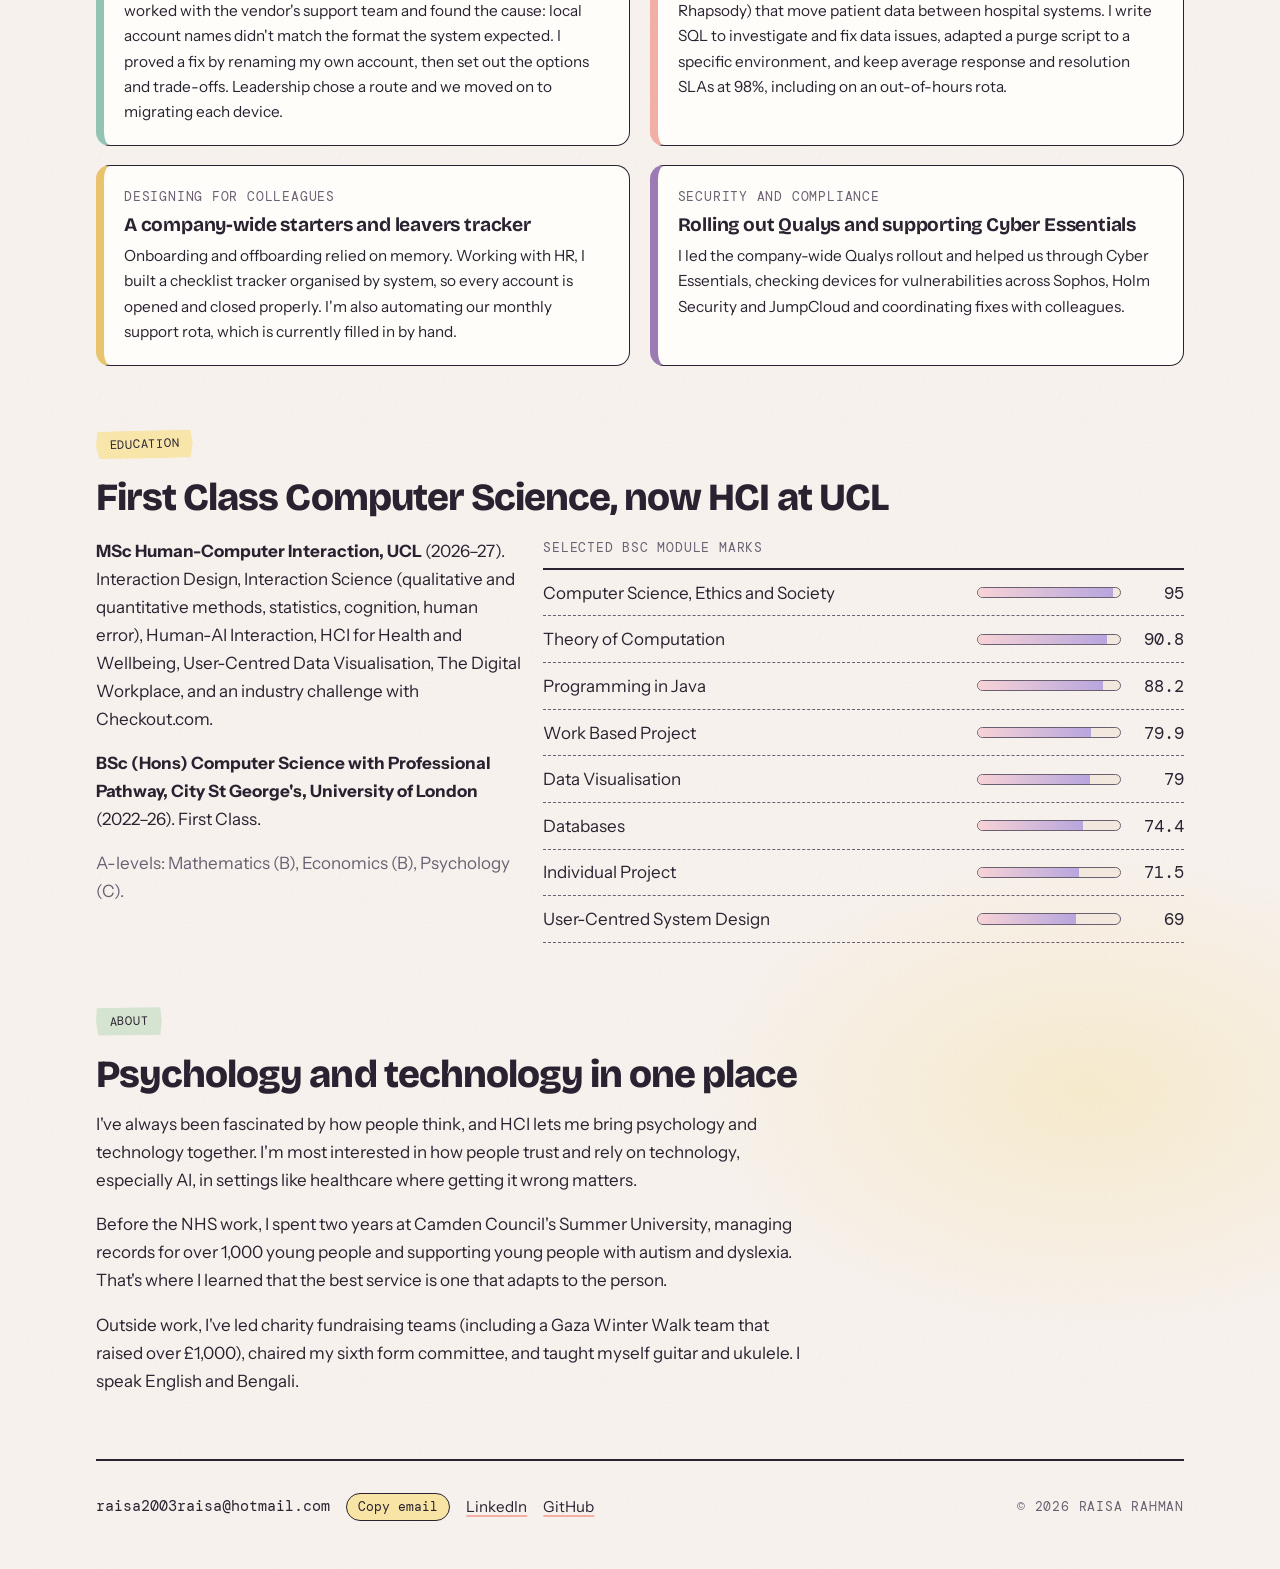
==== commit 6ccbfb7b: "Add files via upload" ====
--- a/index.html
+++ b/index.html
@@ -82,6 +82,9 @@
 .hero .lede{font-size:1.15rem; max-width:40rem}
 .hero-card{background:var(--bleach); padding:1.5rem 1.4rem 1.5rem; position:relative; display:flex; flex-direction:column; gap:.7rem; transform:rotate(1deg); box-shadow:4px 6px 0 rgba(156,123,181,.25); clip-path:polygon(0 2%,6% 0,20% 1.5%,38% 0,57% 1.8%,76% .3%,92% 1.6%,100% 0,99% 30%,100% 62%,99% 100%,80% 98.5%,58% 100%,36% 98.4%,15% 100%,0 98.8%,1% 64%,0 33%)}
 .hero-card::before{content:""; position:absolute; top:-2px; left:38%; width:6.5rem; height:1.5rem; background:var(--tape); transform:rotate(-4deg)}
+.polaroid{margin:0 0 .4rem; background:#fff; padding:.6rem .6rem .3rem; border:1px solid var(--canvas); box-shadow:0 10px 22px -14px rgba(42,34,48,.55); transform:rotate(-2.5deg); align-self:center; width:min(100%, 17rem); display:flex; flex-direction:column; gap:.2rem}
+.polaroid img{display:block; width:100%; height:auto; aspect-ratio:4/5; object-fit:cover; border:0; background:var(--khaki)}
+.polaroid figcaption{font-family:var(--marker); font-weight:700; font-size:1.25rem; font-style:normal; color:var(--plum); text-align:center}
 .hero-card dl{margin:0; display:grid; grid-template-columns:auto 1fr; gap:.45rem 1rem; font-size:.95rem}
 .hero-card dt{font-family:var(--type); font-size:.8rem; text-transform:uppercase; color:var(--ink-soft); padding-top:.15rem}
 .hero-card dd{margin:0}
@@ -239,6 +242,10 @@
       </div>
     </div>
     <div class="hero-card">
+      <figure class="polaroid">
+        <img src="img/raisa.jpg" alt="Raisa Rahman at her graduation in cap and gown, holding a bouquet of flowers" width="798" height="1000">
+        <figcaption>graduation day ✿ First Class</figcaption>
+      </figure>
       <span class="stamp">At a glance</span>
       <dl>
         <dt>Now</dt><dd>MSc Human-Computer Interaction, UCL (2026–27)</dd>
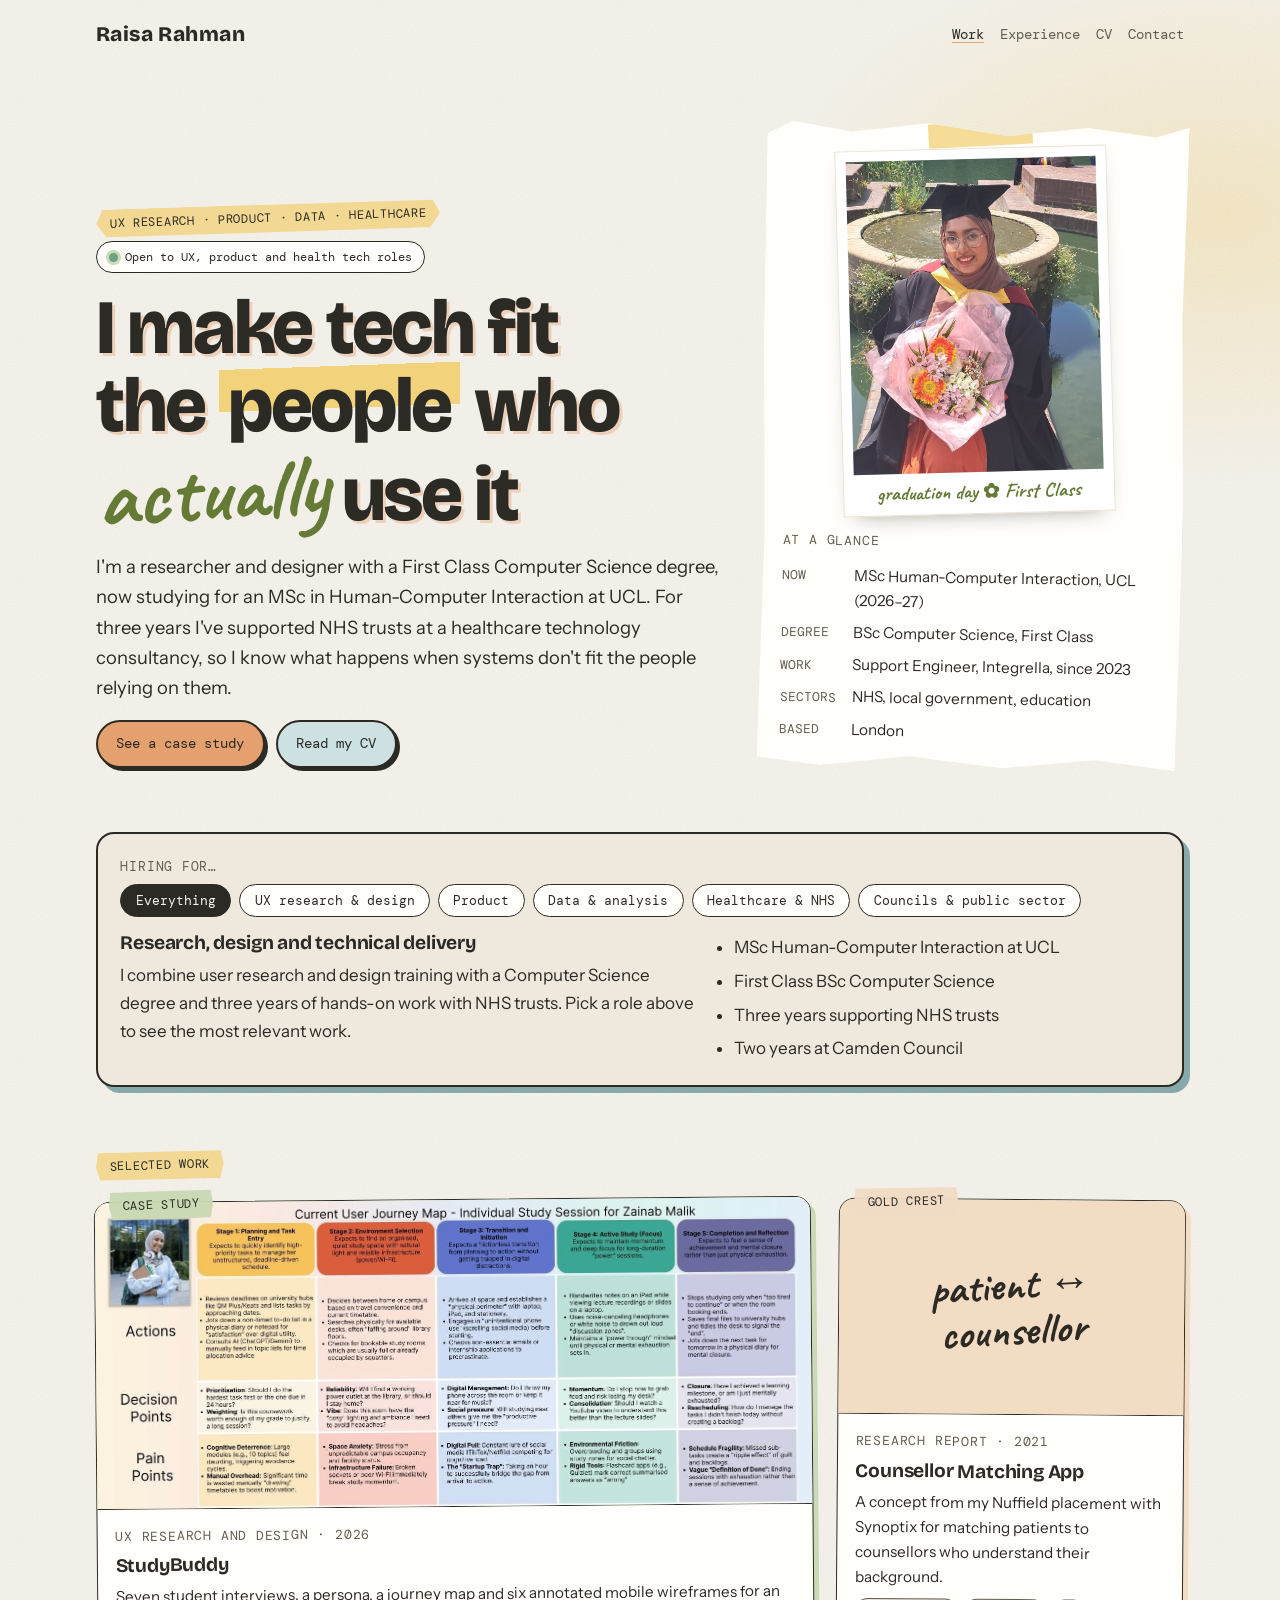
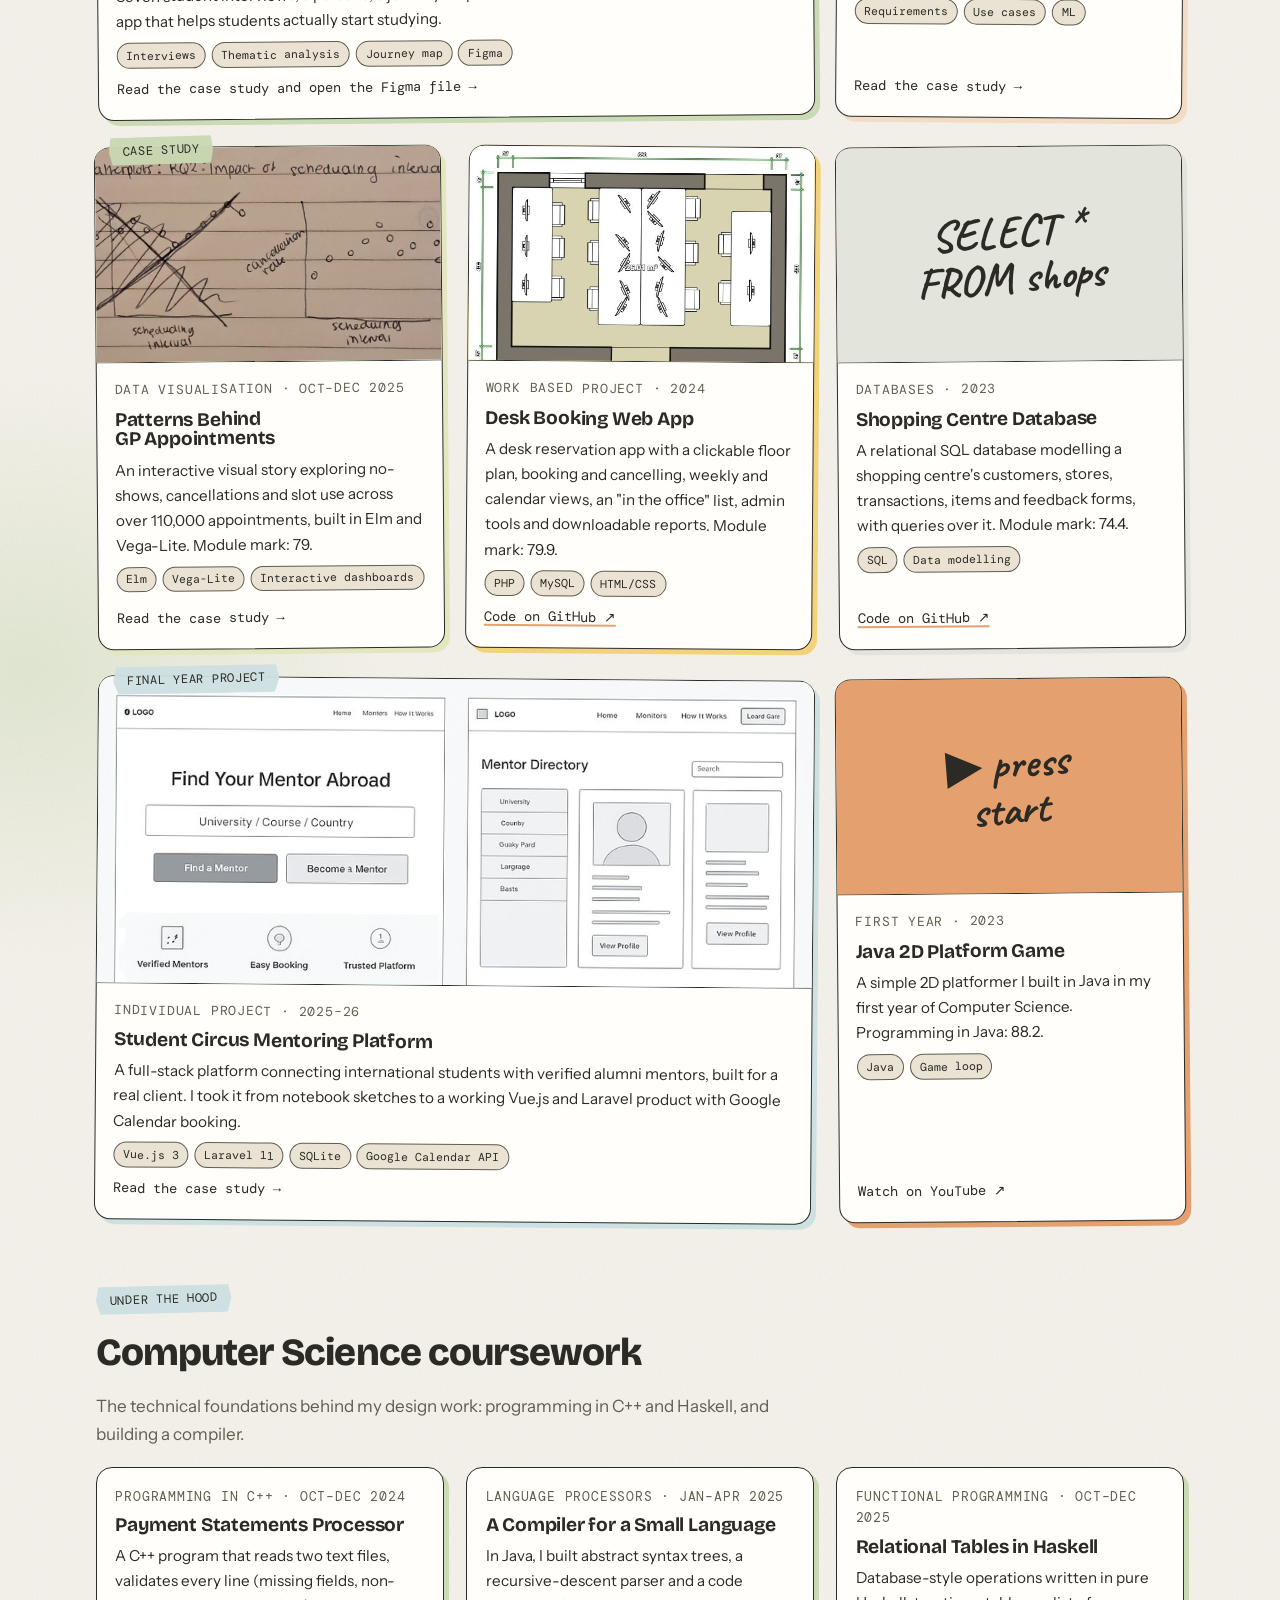
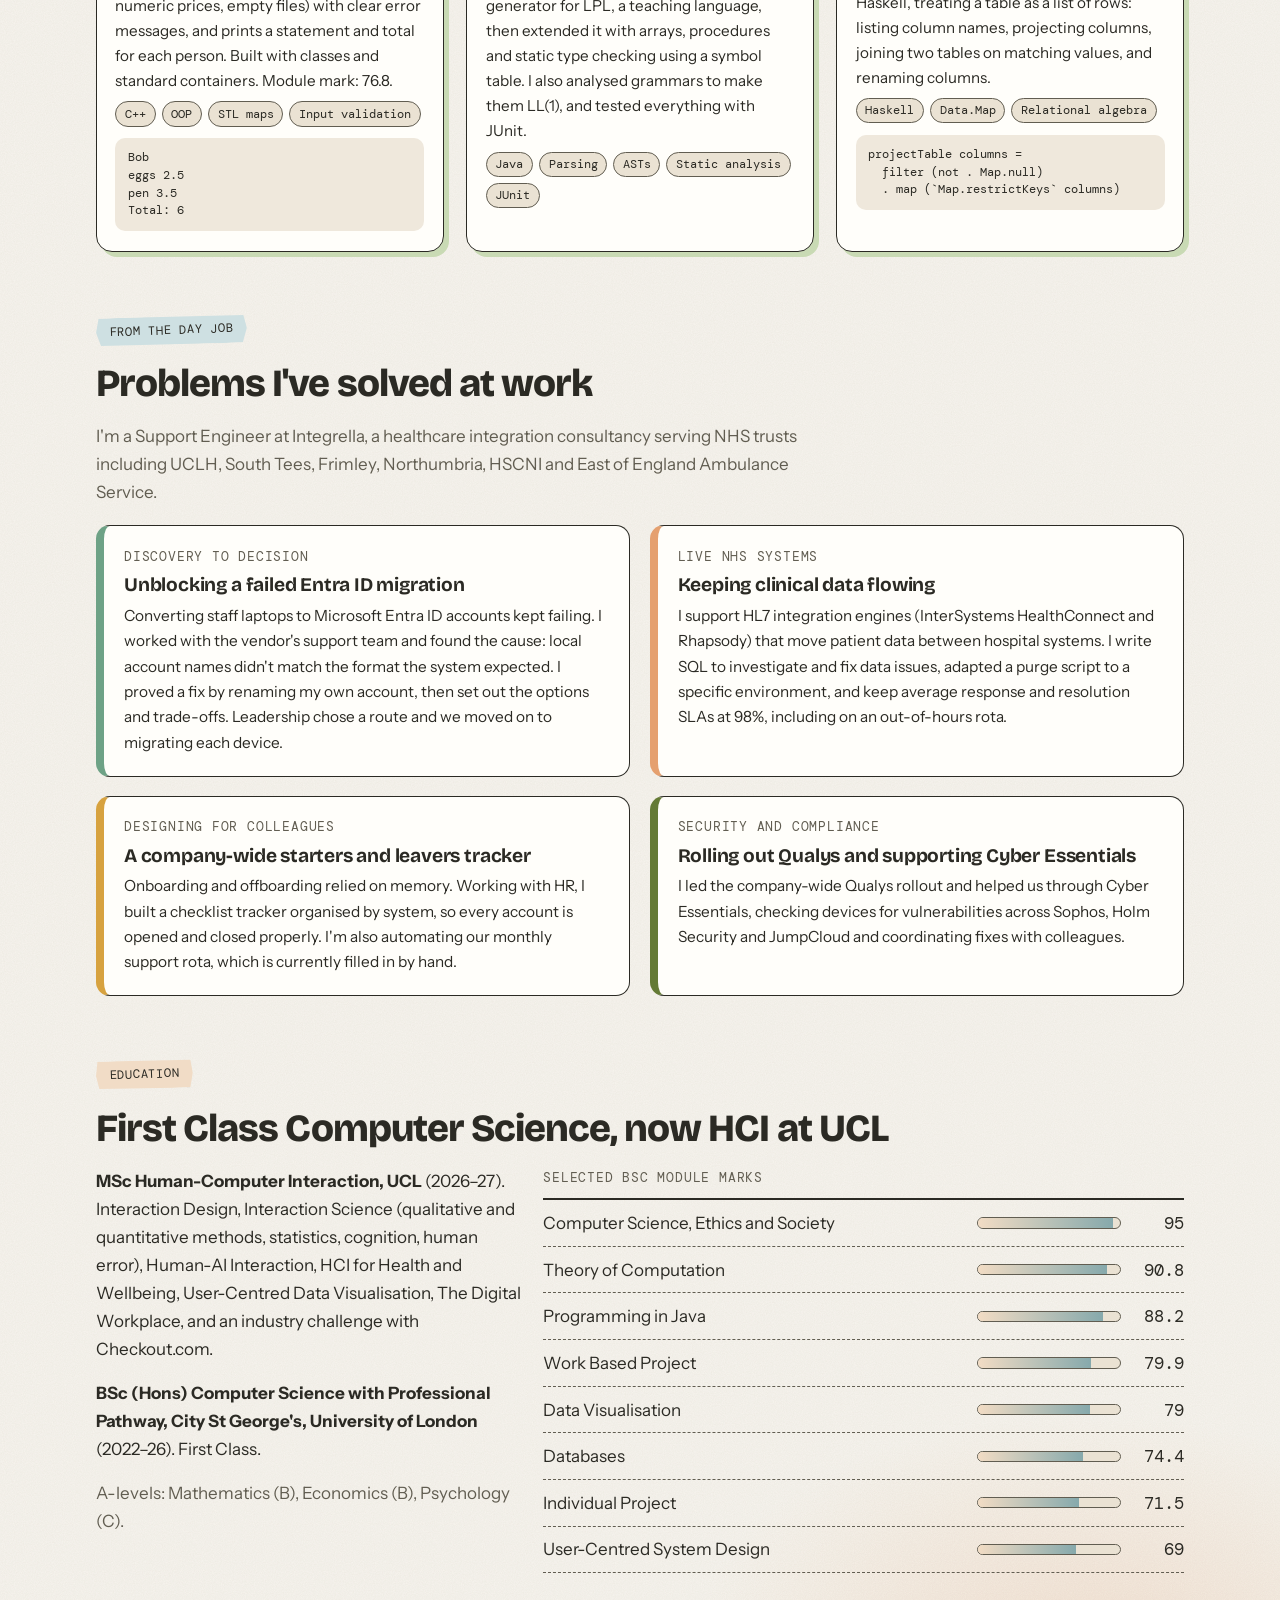
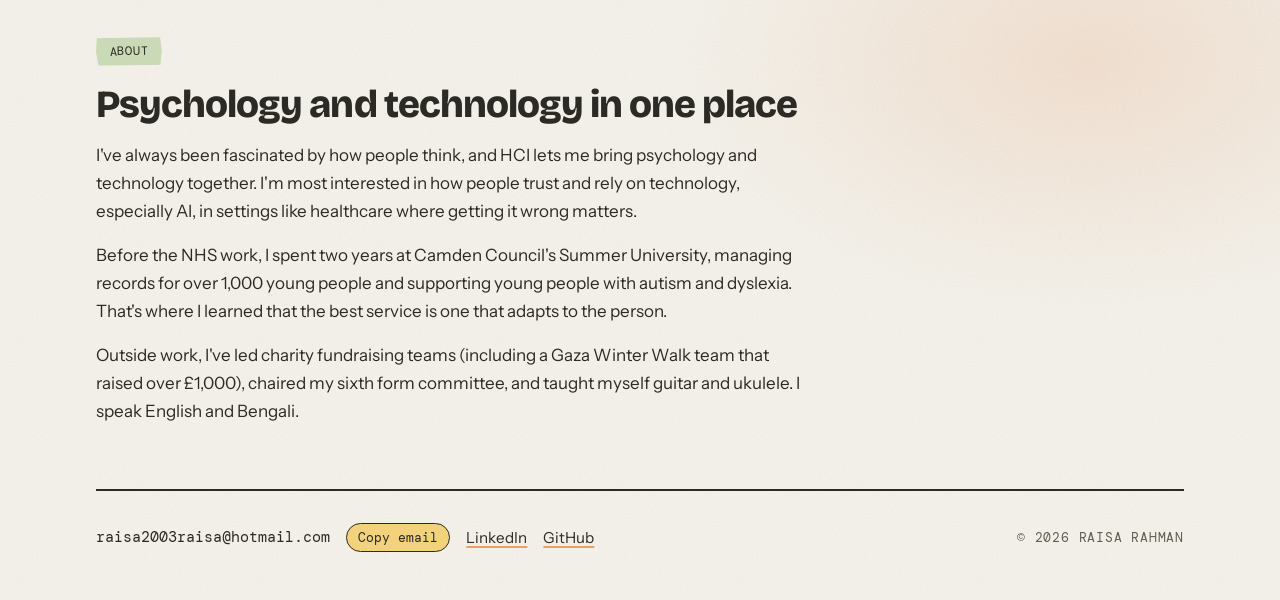
==== commit b09fd542: "Add files via upload" ====
--- a/index.html
+++ b/index.html
@@ -15,30 +15,30 @@
    handwritten notes over a clean reading column; one pastel accent per project. */
 :root{
   color-scheme:light;
-  --paper:#FBF6F1;        /* warm milk: page */
-  --bleach:#FFFDFA;       /* cards */
-  --khaki:#F6ECE3;        /* oat panels */
-  --canvas:#F3E8DE;       /* secondary panels, tags */
-  --cement:#ECE6F2;       /* lilac mist */
-  --moss:#D3E4CF;         /* sage */
-  --olive:#E5EDD3;        /* pistachio */
-  --chambray:#D5E3F4;     /* powder blue */
-  --denim:#B7A6DE;        /* lavender: shadows, bars */
-  --rust:#F2AFA6;         /* blush coral: buttons, underlines */
-  --rose:#F8D3D6;         /* soft pink */
-  --plum:#9C7BB5;         /* plum accent */
-  --mustard:#F8E5A6;      /* butter: highlighter */
-  --ochre:#E9C46F;        /* honey */
-  --teal:#93C4B3;         /* mint */
-  --ink:#2A2230;          /* plum-black text */
-  --ink-soft:#6B5F72;
-  --tape:rgba(248,211,214,.88);
+  --paper:#F7F4EE;        /* linen: page */
+  --bleach:#FFFEFA;       /* cards */
+  --khaki:#EFE8DC;        /* oat panels */
+  --canvas:#EAE2D3;       /* sand: tags, secondary panels */
+  --cement:#E3E5DC;       /* stone */
+  --moss:#C9DAB4;         /* fresh sage */
+  --olive:#E4E6C0;        /* straw-pistachio */
+  --chambray:#CDE0E2;     /* glacier */
+  --denim:#86A9AC;        /* teal stone: shadows, bars */
+  --rust:#E5A06F;         /* apricot clay: buttons */
+  --rose:#F2DCC4;         /* peach sand */
+  --plum:#647A35;         /* olive: handwritten accents */
+  --mustard:#F3D27C;      /* mustard: highlighter */
+  --ochre:#D7A23F;        /* ochre */
+  --teal:#6EA286;         /* fern */
+  --ink:#2B2A24;          /* warm charcoal text */
+  --ink-soft:#615D51;
+  --tape:rgba(243,210,124,.78);
   --display:"Bricolage Grotesque", "Avenir Next", "Segoe UI", sans-serif;
   --body:"Instrument Sans", "Segoe UI", system-ui, sans-serif;
   --type:"DM Mono", ui-monospace, "SFMono-Regular", Menlo, monospace;
   --marker:"Caveat", "Segoe Print", "Comic Sans MS", cursive;
-  --grain:url("data:image/svg+xml;utf8,<svg xmlns='http://www.w3.org/2000/svg' width='240' height='240'><filter id='n'><feTurbulence type='fractalNoise' baseFrequency='.9' numOctaves='3' stitchTiles='stitch'/><feColorMatrix values='0 0 0 0 .3  0 0 0 0 .2  0 0 0 0 .25  0 0 0 .08 0'/></filter><rect width='100%' height='100%' filter='url(%23n)'/></svg>");
-  --stain:radial-gradient(ellipse 40rem 24rem at 95% 4%, rgba(248,211,214,.55), transparent 70%), radial-gradient(ellipse 32rem 26rem at 2% 42%, rgba(213,227,244,.5), transparent 70%), radial-gradient(ellipse 36rem 22rem at 85% 90%, rgba(248,229,166,.45), transparent 70%);
+  --grain:url("data:image/svg+xml;utf8,<svg xmlns='http://www.w3.org/2000/svg' width='240' height='240'><filter id='n'><feTurbulence type='fractalNoise' baseFrequency='.9' numOctaves='3' stitchTiles='stitch'/><feColorMatrix values='0 0 0 0 .25  0 0 0 0 .22  0 0 0 0 .15  0 0 0 .09 0'/></filter><rect width='100%' height='100%' filter='url(%23n)'/></svg>");
+  --stain:radial-gradient(ellipse 40rem 24rem at 95% 4%, rgba(243,210,124,.35), transparent 70%), radial-gradient(ellipse 32rem 26rem at 2% 42%, rgba(201,218,180,.45), transparent 70%), radial-gradient(ellipse 36rem 22rem at 85% 90%, rgba(229,160,111,.22), transparent 70%);
 }
 *{box-sizing:border-box}
 [hidden]{display:none !important}
@@ -53,7 +53,7 @@
 a:focus-visible, button:focus-visible{outline:2px dashed var(--ink); outline-offset:3px}
 p{margin:0}
 h1,h2,h3{font-family:var(--display); text-wrap:balance; line-height:1.02; margin:0; letter-spacing:-.01em}
-h1{font-size:clamp(2.6rem, 7.5vw, 4.8rem); font-weight:800; letter-spacing:-.03em; text-shadow:3px 3px 0 rgba(242,175,166,.55)}
+h1{font-size:clamp(2.6rem, 7.5vw, 4.8rem); font-weight:800; letter-spacing:-.03em; text-shadow:3px 3px 0 rgba(229,160,111,.38)}
 h2{font-size:clamp(1.7rem, 4vw, 2.4rem); font-weight:800; letter-spacing:-.025em}
 h3{font-size:1.2rem; font-weight:700}
 .wrap{max-width:68rem; margin:0 auto; padding-block:2rem 4rem}
@@ -62,8 +62,8 @@
 .section{display:flex; flex-direction:column; gap:1.2rem; padding-top:4rem}
 .stamp{font-family:var(--type); font-size:.82rem; letter-spacing:.06em; text-transform:uppercase; color:var(--ink-soft)}
 .tape{display:inline-block; align-self:flex-start; font-family:var(--type); font-size:.76rem; letter-spacing:.06em; text-transform:uppercase; padding:.28rem .85rem; background:var(--tape); color:var(--ink); transform:rotate(-2deg); box-shadow:0 1px 2px rgba(47,53,59,.2); clip-path:polygon(2% 0,98% 5%,100% 50%,97% 100%,3% 95%,0 50%)}
-.tape.denim{background:rgba(213,227,244,.95)} .tape.rose{background:rgba(248,229,166,.95)} .tape.moss{background:rgba(211,228,207,.95)}
-.scribble{background:linear-gradient(-2deg, transparent 48%, var(--rose) 48%, var(--rose) 90%, transparent 90%); padding:0 .12em; text-shadow:none}
+.tape.denim{background:rgba(205,224,226,.95)} .tape.rose{background:rgba(242,220,196,.95)} .tape.moss{background:rgba(201,218,180,.95)}
+.scribble{background:linear-gradient(-2deg, transparent 48%, var(--mustard) 48%, var(--mustard) 90%, transparent 90%); padding:0 .12em; text-shadow:none}
 .marker{font-family:var(--marker); font-weight:700; font-size:1.15em; color:var(--plum); text-transform:none; letter-spacing:0; text-shadow:none; display:inline-block; transform:rotate(-3deg)}
 .muted{color:var(--ink-soft)}
 .status{display:inline-flex; align-items:center; gap:.45rem; font-family:var(--type); font-size:.76rem; padding:.3rem .75rem; border-radius:999px; background:var(--bleach); border:1.5px solid var(--ink)}
@@ -80,9 +80,9 @@
 /* hero */
 .hero{display:grid; grid-template-columns:minmax(0,1.5fr) minmax(0,1fr); gap:2rem; align-items:end; padding-top:2.5rem}
 .hero .lede{font-size:1.15rem; max-width:40rem}
-.hero-card{background:var(--bleach); padding:1.5rem 1.4rem 1.5rem; position:relative; display:flex; flex-direction:column; gap:.7rem; transform:rotate(1deg); box-shadow:4px 6px 0 rgba(156,123,181,.25); clip-path:polygon(0 2%,6% 0,20% 1.5%,38% 0,57% 1.8%,76% .3%,92% 1.6%,100% 0,99% 30%,100% 62%,99% 100%,80% 98.5%,58% 100%,36% 98.4%,15% 100%,0 98.8%,1% 64%,0 33%)}
+.hero-card{background:var(--bleach); padding:1.5rem 1.4rem 1.5rem; position:relative; display:flex; flex-direction:column; gap:.7rem; transform:rotate(1deg); box-shadow:4px 6px 0 rgba(134,169,172,.3); clip-path:polygon(0 2%,6% 0,20% 1.5%,38% 0,57% 1.8%,76% .3%,92% 1.6%,100% 0,99% 30%,100% 62%,99% 100%,80% 98.5%,58% 100%,36% 98.4%,15% 100%,0 98.8%,1% 64%,0 33%)}
 .hero-card::before{content:""; position:absolute; top:-2px; left:38%; width:6.5rem; height:1.5rem; background:var(--tape); transform:rotate(-4deg)}
-.polaroid{margin:0 0 .4rem; background:#fff; padding:.6rem .6rem .3rem; border:1px solid var(--canvas); box-shadow:0 10px 22px -14px rgba(42,34,48,.55); transform:rotate(-2.5deg); align-self:center; width:min(100%, 17rem); display:flex; flex-direction:column; gap:.2rem}
+.polaroid{margin:0 0 .4rem; background:#fff; padding:.6rem .6rem .3rem; border:1px solid var(--canvas); box-shadow:0 10px 22px -14px rgba(43,42,36,.55); transform:rotate(-2.5deg); align-self:center; width:min(100%, 17rem); display:flex; flex-direction:column; gap:.2rem}
 .polaroid img{display:block; width:100%; height:auto; aspect-ratio:4/5; object-fit:cover; border:0; background:var(--khaki)}
 .polaroid figcaption{font-family:var(--marker); font-weight:700; font-size:1.25rem; font-style:normal; color:var(--plum); text-align:center}
 .hero-card dl{margin:0; display:grid; grid-template-columns:auto 1fr; gap:.45rem 1rem; font-size:.95rem}
@@ -118,7 +118,7 @@
 .card .tape{position:absolute; top:-.75rem; left:.9rem; z-index:2}
 .card.dim{opacity:.3}
 .card.dim:hover{opacity:.6}
-.c-sb{--acc:var(--moss)} .c-sc{--acc:var(--chambray)} .c-cm{--acc:var(--rose)} .c-gp{--acc:var(--olive)} .c-desk{--acc:var(--mustard)} .c-db{--acc:var(--cement)} .c-game{--acc:var(--rust)}
+.c-sb{--acc:var(--moss)} .c-sc{--acc:var(--chambray)} .c-cm{--acc:var(--rose)} .c-gp{--acc:var(--olive)} .c-desk{--acc:var(--mustard)} .c-db{--acc:var(--cement)} .c-game{--acc:var(--rust)} .c-cpp{--acc:var(--chambray)} .c-lp{--acc:var(--olive)} .c-hs{--acc:var(--rose)}
 .tags{display:flex; flex-wrap:wrap; gap:.35rem}
 .tag{font-family:var(--type); font-size:.72rem; padding:.14rem .55rem; border-radius:999px; background:var(--canvas); border:1px solid var(--ink-soft)}
 
@@ -176,6 +176,17 @@
 .feature{background:var(--bleach); border:1.5px solid var(--ink); border-radius:14px; padding:1rem 1.1rem; display:flex; flex-direction:column; gap:.35rem; min-width:0}
 .feature p{font-size:.95rem}
 
+.mini-grid{display:grid; grid-template-columns:repeat(3, minmax(0,1fr)); gap:1.4rem}
+.mini{--acc:var(--moss); background:var(--bleach); border:1.5px solid var(--ink); border-radius:16px; padding:1.1rem 1.15rem 1.2rem; display:flex; flex-direction:column; gap:.5rem; box-shadow:5px 5px 0 var(--acc); min-width:0; transition:opacity .2s ease}
+.mini.dim{opacity:.3}
+.mini p{font-size:.95rem}
+.mini pre{margin:.2rem 0 0; background:var(--khaki); border-radius:10px; padding:.7rem .8rem; font-family:var(--type); font-size:.74rem; line-height:1.5; overflow-x:auto; white-space:pre}
+.shots{display:grid; grid-template-columns:repeat(2, minmax(0,1fr)); gap:1rem}
+video{display:block; width:100%; max-width:100%; border:1.5px solid var(--ink); border-radius:12px; background:#000}
+.stats{display:flex; flex-wrap:wrap; gap:.8rem}
+.stat{background:var(--bleach); border:1.5px solid var(--ink); border-radius:14px; padding:.7rem 1rem; display:flex; flex-direction:column; min-width:8.5rem}
+.stat b{font-family:var(--display); font-size:1.8rem; line-height:1; font-variant-numeric:tabular-nums}
+.stat span{font-size:.85rem; color:var(--ink-soft)}
 /* cv page */
 .cv{display:grid; grid-template-columns:minmax(0,15rem) minmax(0,1fr); gap:2.5rem; padding-top:2rem}
 .cv aside{display:flex; flex-direction:column; gap:1.5rem}
@@ -196,7 +207,7 @@
 .email{font-family:var(--type); user-select:all}
 .copy{font-family:var(--type); font-size:.8rem; padding:.3rem .7rem; border-radius:999px; border:1.5px solid var(--ink); background:var(--mustard); color:var(--ink); cursor:pointer}
 
-.lb{position:fixed; inset:0; background:rgba(42,34,48,.9); display:flex; align-items:center; justify-content:center; padding:calc(1rem + env(safe-area-inset-top,0px)) max(1rem, env(safe-area-inset-right,0px)) calc(1rem + env(safe-area-inset-bottom,0px)) max(1rem, env(safe-area-inset-left,0px)); z-index:20; overflow:auto}
+.lb{position:fixed; inset:0; background:rgba(43,42,36,.9); display:flex; align-items:center; justify-content:center; padding:calc(1rem + env(safe-area-inset-top,0px)) max(1rem, env(safe-area-inset-right,0px)) calc(1rem + env(safe-area-inset-bottom,0px)) max(1rem, env(safe-area-inset-left,0px)); z-index:20; overflow:auto}
 .lb img{max-width:100%; max-height:100%; background:#fff}
 .lb button{position:fixed; top:calc(1rem + env(safe-area-inset-top,0px)); right:max(1rem, env(safe-area-inset-right,0px)); font-family:var(--type); padding:.5rem .8rem; border:2px solid var(--ink); background:var(--paper); color:var(--ink); cursor:pointer}
 
@@ -205,9 +216,10 @@
   .grid{grid-template-columns:repeat(2, minmax(0,1fr))}
   .card.wide{grid-column:span 2}
   .tasks{grid-template-columns:1fr}
+  .mini-grid{grid-template-columns:repeat(2, minmax(0,1fr))}
 }
 @media (max-width: 600px){
-  .grid, .stories, .notes, .feature-list, .sketches{grid-template-columns:1fr}
+  .grid, .stories, .notes, .feature-list, .sketches, .mini-grid, .shots{grid-template-columns:1fr}
   .card.wide{grid-column:auto}
   .card.wide .pic{aspect-ratio:16/10}
   .meta{grid-template-columns:repeat(2, minmax(0,1fr))}
@@ -305,16 +317,17 @@
           <div class="links"><span>Read the case study →</span></div>
         </div>
       </a>
-      <div class="card c-gp" data-tags="data health">
-        <div class="pic"><span class="glyph">GP<br>attendance</span></div>
+      <a class="card c-gp" href="#data-vis" data-tags="data health ux">
+        <span class="tape moss">Case study</span>
+        <div class="pic"><img src="img/dv-sketch-scatterplot.jpg" alt="Hand-drawn sketch of a scatterplot design for GP appointment data"></div>
         <div class="body">
-          <span class="stamp">Data Visualisation · 2025</span>
-          <h3>GP Attendance Dashboard</h3>
-          <p>An interactive Elm and Vega-Lite dashboard exploring a mock GP practice's data: over 110,000 appointments for about 36,000 patients, including who didn't attend. Module mark: 79.</p>
-          <div class="tags"><span class="tag">Elm</span><span class="tag">Vega-Lite</span><span class="tag">CSV</span></div>
-          <div class="links"><a href="https://github.com/raisa-rahman/data" target="_blank" rel="noopener">Dataset on GitHub ↗</a></div>
-        </div>
-      </div>
+          <span class="stamp">Data Visualisation · Oct–Dec 2025</span>
+          <h3>Patterns Behind GP Appointments</h3>
+          <p>An interactive visual story exploring no-shows, cancellations and slot use across over 110,000 appointments, built in Elm and Vega-Lite. Module mark: 79.</p>
+          <div class="tags"><span class="tag">Elm</span><span class="tag">Vega-Lite</span><span class="tag">Interactive dashboards</span></div>
+          <div class="links"><span>Read the case study →</span></div>
+        </div>
+      </a>
       <div class="card c-desk" data-tags="product data public">
         <div class="pic"><img src="img/desk-floorplan.jpg" alt="Office floor plan with desks, used in the desk booking app"></div>
         <div class="body">
@@ -356,6 +369,39 @@
           <div class="links"><span>Watch on YouTube ↗</span></div>
         </div>
       </a>
+    </div>
+  </section>
+
+  <section class="section" id="code" aria-labelledby="code-h">
+    <span class="tape denim" id="code-h">Under the hood</span>
+    <h2>Computer Science coursework</h2>
+    <p class="read muted">The technical foundations behind my design work: programming in C++ and Haskell, and building a compiler.</p>
+    <div class="mini-grid">
+      <div class="mini c-cpp" data-tags="data product">
+        <span class="stamp">Programming in C++ · Oct–Dec 2024</span>
+        <h3>Payment Statements Processor</h3>
+        <p>A C++ program that reads two text files, validates every line (missing fields, non-numeric prices, empty files) with clear error messages, and prints a statement and total for each person. Built with classes and standard containers. Module mark: 76.8.</p>
+        <div class="tags"><span class="tag">C++</span><span class="tag">OOP</span><span class="tag">STL maps</span><span class="tag">Input validation</span></div>
+<pre>Bob
+eggs 2.5
+pen 3.5
+Total: 6</pre>
+      </div>
+      <div class="mini c-lp" data-tags="product data">
+        <span class="stamp">Language Processors · Jan–Apr 2025</span>
+        <h3>A Compiler for a Small Language</h3>
+        <p>In Java, I built abstract syntax trees, a recursive-descent parser and a code generator for LPL, a teaching language, then extended it with arrays, procedures and static type checking using a symbol table. I also analysed grammars to make them LL(1), and tested everything with JUnit.</p>
+        <div class="tags"><span class="tag">Java</span><span class="tag">Parsing</span><span class="tag">ASTs</span><span class="tag">Static analysis</span><span class="tag">JUnit</span></div>
+      </div>
+      <div class="mini c-hs" data-tags="data">
+        <span class="stamp">Functional Programming · Oct–Dec 2025</span>
+        <h3>Relational Tables in Haskell</h3>
+        <p>Database-style operations written in pure Haskell, treating a table as a list of rows: listing column names, projecting columns, joining two tables on matching values, and renaming columns.</p>
+        <div class="tags"><span class="tag">Haskell</span><span class="tag">Data.Map</span><span class="tag">Relational algebra</span></div>
+<pre>projectTable columns =
+  filter (not . Map.null)
+  . map (`Map.restrictKeys` columns)</pre>
+      </div>
     </div>
   </section>
 
@@ -563,25 +609,25 @@
     <div class="diagram" aria-label="Simplified matching flow">
       <svg viewBox="0 0 720 150" role="img" aria-labelledby="flow-t">
         <title id="flow-t">Simplified matching flow: patient preferences and counsellor profiles feed a matching model, which returns ranked matches; the patient books a taster session and their feedback improves future matches.</title>
-        <g font-family="Instrument Sans, sans-serif" font-size="14" fill="#2A2230">
-          <rect x="6" y="14" width="150" height="48" fill="#F6ECE3" stroke="#2A2230" stroke-width="1.5"/>
+        <g font-family="Instrument Sans, sans-serif" font-size="14" fill="#2B2A24">
+          <rect x="6" y="14" width="150" height="48" fill="#EFE8DC" stroke="#2B2A24" stroke-width="1.5"/>
           <text x="81" y="43" text-anchor="middle">Patient preferences</text>
-          <rect x="6" y="86" width="150" height="48" fill="#F6ECE3" stroke="#2A2230" stroke-width="1.5"/>
+          <rect x="6" y="86" width="150" height="48" fill="#EFE8DC" stroke="#2B2A24" stroke-width="1.5"/>
           <text x="81" y="115" text-anchor="middle">Verified counsellors</text>
-          <rect x="210" y="50" width="150" height="48" fill="#F8D3D6" stroke="#2A2230" stroke-width="1.5"/>
+          <rect x="210" y="50" width="150" height="48" fill="#F3D27C" stroke="#2B2A24" stroke-width="1.5"/>
           <text x="285" y="79" text-anchor="middle">Matching model</text>
-          <rect x="414" y="50" width="130" height="48" fill="#F6ECE3" stroke="#2A2230" stroke-width="1.5"/>
+          <rect x="414" y="50" width="130" height="48" fill="#EFE8DC" stroke="#2B2A24" stroke-width="1.5"/>
           <text x="479" y="79" text-anchor="middle">Ranked matches</text>
-          <rect x="590" y="50" width="124" height="48" fill="#F6ECE3" stroke="#2A2230" stroke-width="1.5"/>
+          <rect x="590" y="50" width="124" height="48" fill="#EFE8DC" stroke="#2B2A24" stroke-width="1.5"/>
           <text x="652" y="79" text-anchor="middle">Taster session</text>
-          <text x="440" y="140" text-anchor="middle" font-size="13" fill="#6B5F72">feedback improves future matches</text>
+          <text x="440" y="140" text-anchor="middle" font-size="13" fill="#615D51">feedback improves future matches</text>
         </g>
-        <g stroke="#2A2230" stroke-width="1.5" fill="none">
+        <g stroke="#2B2A24" stroke-width="1.5" fill="none">
           <path d="M156 38 L190 38 L190 66 L204 66"/><path d="M156 110 L190 110 L190 82 L204 82"/>
           <path d="M360 74 L408 74"/><path d="M544 74 L584 74"/>
           <path d="M652 98 L652 124 L285 124 L285 104" stroke-dasharray="5 4"/>
         </g>
-        <g fill="#2A2230"><path d="M204 62 L211 66 L204 70Z"/><path d="M204 78 L211 82 L204 86Z"/><path d="M408 70 L415 74 L408 78Z"/><path d="M584 70 L591 74 L584 78Z"/><path d="M281 104 L285 97 L289 104Z"/></g>
+        <g fill="#2B2A24"><path d="M204 62 L211 66 L204 70Z"/><path d="M204 78 L211 82 L204 86Z"/><path d="M408 70 L415 74 L408 78Z"/><path d="M584 70 L591 74 L584 78Z"/><path d="M281 104 L285 97 L289 104Z"/></g>
       </svg>
     </div>
     <p>For the matching itself, I designed a machine learning flow: split the data into training and test sets, use classification for categories like ethnicity and regression for continuous values like session length, use natural language processing to pick out keywords from free text (such as "trauma"), and evaluate the model with a confusion matrix or RMSE. Patient feedback would then reinforce good matches over time.</p>
@@ -599,6 +645,59 @@
     <span class="stamp">Looking back</span>
     <h2>Where this led</h2>
     <p>I wrote this at 17, and it's where my interest in safe, trustworthy AI in healthcare started. Today I'd begin with research rather than a solution: interviewing patients and counsellors before writing requirements. That's exactly the approach I now use, and it's why I'm studying Human-AI Interaction and HCI for Health at UCL.</p>
+    <p><a class="back" href="#">← Back to all work</a></p>
+  </section>
+</div>
+
+<!-- ============ DATA VIS ============ -->
+<div id="view-data-vis" class="wrap read" hidden>
+  <a class="back" href="#">← All work</a>
+  <section class="section" style="padding-top:2rem">
+    <span class="tape moss">Case study · Data Visualisation · Oct–Dec 2025</span>
+    <h1>Patterns Behind GP Appointments</h1>
+    <p class="lede" style="font-size:1.15rem">An interactive visual story about <span class="scribble">no-shows, cancellations and clinic efficiency</span> at a GP practice.</p>
+    <div class="meta">
+      <div><span class="stamp">My role</span><span>Sole analyst and designer</span></div>
+      <div><span class="stamp">Data</span><span>110,000+ appointments, 36,000+ patients (mock data)</span></div>
+      <div><span class="stamp">Tools</span><span>Elm, Vega-Lite, litvis</span></div>
+      <div><span class="stamp">Module mark</span><span>79</span></div>
+    </div>
+  </section>
+  <section class="section">
+    <span class="stamp">The questions</span>
+    <h2>Three research questions</h2>
+    <ol class="steps">
+      <li><span><strong>Who misses appointments?</strong> Do cancellations and no-shows differ by age group, sex or insurance provider?</span></li>
+      <li><span><strong>Does booking further ahead matter?</strong> How does the gap between booking and appointment affect attendance and waiting time?</span></li>
+      <li><span><strong>When are slots wasted?</strong> How well are slots used across days of the week and times of day?</span></li>
+    </ol>
+    <p>For each question I wrote specific user tasks, such as "compare no-show proportions between age groups", so every design choice had a job to do.</p>
+  </section>
+  <section class="section">
+    <span class="stamp">Exploring designs</span>
+    <h2>Sketching before committing</h2>
+    <p>I sketched and weighed alternatives for each question before choosing. I rejected mosaic charts because they're hard for non-experts to read, grouped bars because raw counts made bigger groups look worse than they were, scatterplots of every appointment because they hid the trend, and a radial "clock" view because comparing arcs is harder than comparing positions.</p>
+    <div class="sketches">
+      <figure><img class="zoom" src="img/dv-sketch-grouped_bar_chart.jpg" alt="Sketch of a grouped bar chart design" loading="lazy"><figcaption>Grouped bars (rejected)</figcaption></figure>
+      <figure><img class="zoom" src="img/dv-sketch-scatterplot.jpg" alt="Sketch of a scatterplot design" loading="lazy"><figcaption>Scatterplot (rejected)</figcaption></figure>
+      <figure><img class="zoom" src="img/dv-sketch-radial_plot.jpg" alt="Sketch of a radial weekly plot design" loading="lazy"><figcaption>Radial week view (rejected)</figcaption></figure>
+    </div>
+  </section>
+  <section class="section">
+    <span class="stamp">The final designs</span>
+    <h2>What I built and what it showed</h2>
+    <div class="feature-list">
+      <div class="feature"><h3>Cross-filtering dashboard</h3><p>100% stacked bars for age, sex and insurance, linked so selecting one filters the others. Attendance was strikingly consistent across every group, so demographics weren't the driver.</p></div>
+      <div class="feature"><h3>Booking interval view</h3><p>Linked charts of outcomes, waiting time and cancellation rate over a 30-day window, with a shared hover line. Waiting time held at about 45 minutes, rising near 50 at the 30-day mark.</p></div>
+      <div class="feature"><h3>Paired heatmaps</h3><p>Day of the week against time of day for missed appointments and slot occupancy. They exposed small hotspots, like Friday 10–11am, and peak use of about 91% on Friday late morning.</p></div>
+      <div class="feature"><h3>Honest about scale</h3><p>I called out that the ranges were narrow (21–23% missed, 88–91% occupied), so stakeholders wouldn't over-read colour differences.</p></div>
+    </div>
+  </section>
+  <section class="section">
+    <span class="stamp">Why it matters</span>
+    <h2>From reporting to action</h2>
+    <p>The story moves stakeholders from "what happened" to "where should we act": the practice runs consistently overall, but specific hours are worth targeting. It's the kind of evidence-led, healthcare-focused analysis I want to keep doing.</p>
+    <div class="btns"><a class="btn alt" href="https://github.com/raisa-rahman/data" target="_blank" rel="noopener">See the dataset on GitHub ↗</a></div>
     <p><a class="back" href="#">← Back to all work</a></p>
   </section>
 </div>
@@ -645,7 +744,35 @@
       <div class="feature"><h3>Verified mentors</h3><p>Mentors upload ID during onboarding, and an admin approves or rejects them before they appear to students.</p></div>
       <div class="feature"><h3>Feedback and ratings</h3><p>After a session, students leave a review, and the mentor's average rating updates straight away.</p></div>
     </div>
-    <p>Behind it is a Laravel 11 REST API with a relational SQLite database (users, universities, mentor and student profiles, availability, meetings, reviews and favourites) and a Vue.js 3 front end, with separate dashboards for students, mentors and admins.</p>
+    <p>Behind it is a Laravel 11 REST API with Sanctum authentication and a relational SQLite database (users, universities, mentor and student profiles, availability, meetings, reviews and favourites), and a Vue.js 3 front end with separate dashboards for students, mentors and admins. Approved sessions get a Jitsi video link automatically.</p>
+    <div class="shots">
+      <figure><img class="zoom" src="img/sc-dashboard.jpg" alt="Student dashboard showing upcoming meetings and a grid of verified mentors with filters" loading="lazy"><figcaption>Student dashboard with the verified mentor directory and filters.</figcaption></figure>
+      <figure><img class="zoom" src="img/sc-profile.jpg" alt="Mentor public profile with rating, journey, roadmap and student feedback" loading="lazy"><figcaption>Mentor profile, with the average rating as a trust signal.</figcaption></figure>
+      <figure><img class="zoom" src="img/sc-admin.jpg" alt="Admin portal listing mentors with approve and reject buttons and status pills" loading="lazy"><figcaption>Admin portal for approving or rejecting mentors' ID.</figcaption></figure>
+      <figure><img class="zoom" src="img/sc-mentor-portal.jpg" alt="Mentor portal showing a verified status banner, profile and average rating" loading="lazy"><figcaption>Mentor portal with clear verification status.</figcaption></figure>
+    </div>
+  </section>
+  <section class="section">
+    <span class="stamp">How a session works</span>
+    <h2>Designing the booking lifecycle</h2>
+    <p>I modelled every state a session can be in before building it: pending, approved, declined, completed and reviewed. Each state controls what students and mentors see, such as when the video link appears or when a review can be left.</p>
+    <figure><img class="zoom" src="img/sc-lifecycle.jpg" alt="UML state diagram: pending, approved, declined, completed and reviewed states with transitions" loading="lazy"><figcaption>UML state model for a mentoring session. Tap to enlarge.</figcaption></figure>
+  </section>
+  <section class="section">
+    <span class="stamp">Watch it</span>
+    <h2>Product walkthrough</h2>
+    <video controls preload="metadata" playsinline src="img/sc-demo.mp4"></video>
+    <p class="muted">A screen recording walking through the platform as a student, a mentor and an admin.</p>
+  </section>
+  <section class="section">
+    <span class="stamp">Testing and feedback</span>
+    <h2>Did it work?</h2>
+    <div class="stats">
+      <div class="stat"><b>24</b><span>test cases, all passed</span></div>
+      <div class="stat"><b>3</b><span>user roles</span></div>
+      <div class="stat"><b>5</b><span>session states</span></div>
+    </div>
+    <p>I ran 24 test cases across the stack, including edge cases such as impossible time ranges and duplicate requests, and confirmed unverified mentors never appear in the directory. In walkthroughs, my supervisor praised the secure API design, and the client confirmed it matched their brand and liked the automatic video links. The client also spotted that the calendar needed clearer signposting for less technical users, which is what I'd improve next, along with testing with real international students.</p>
   </section>
   <section class="section">
     <span class="stamp">What it shows</span>
@@ -669,7 +796,7 @@
       <div><h3>Contact</h3><ul><li class="email">raisa2003raisa@hotmail.com</li><li><a href="https://www.linkedin.com/in/raisa-r-274692229" target="_blank" rel="noopener">LinkedIn</a></li><li><a href="https://github.com/raisa-rahman" target="_blank" rel="noopener">GitHub</a></li><li>London</li></ul></div>
       <div><h3>Research</h3><ul><li>Interviews and focus groups</li><li>Think-aloud usability testing</li><li>Reflexive thematic analysis</li><li>Surveys and experiments</li><li>Inferential statistics</li><li>Ethics, consent and GDPR</li></ul></div>
       <div><h3>Design</h3><ul><li>Personas and journey maps</li><li>User flows and wireframes</li><li>Figma prototyping</li><li>Heuristic evaluation</li><li>Accessibility (WCAG)</li></ul></div>
-      <div><h3>Technical</h3><ul><li>SQL, Python, Java, C++</li><li>HTML, CSS, PHP, Vue.js, Laravel</li><li>Elm and Vega-Lite</li><li>Vue.js 3, Laravel 11, SQLite</li><li>Git, Linux, cloud basics</li><li>HL7 (HealthConnect, Rhapsody)</li><li>Microsoft 365, Entra ID</li><li>Jira, Confluence, Salesforce, HubSpot</li></ul></div>
+      <div><h3>Technical</h3><ul><li>SQL, Python, Java, C++</li><li>HTML, CSS, PHP, Vue.js, Laravel</li><li>Elm, Vega-Lite and Haskell</li><li>Vue.js 3, Laravel 11, SQLite</li><li>Git, Linux, cloud basics</li><li>HL7 (HealthConnect, Rhapsody)</li><li>Microsoft 365, Entra ID</li><li>Jira, Confluence, Salesforce, HubSpot</li></ul></div>
       <div><h3>Other</h3><ul><li>English (native), Bengali (fluent)</li><li>Full UK driving licence</li><li>Eligible for SC clearance</li><li>Level 2 Food Safety</li></ul></div>
     </aside>
     <main>
@@ -777,7 +904,7 @@
     pts:["Built a full-stack mentoring platform for a real client","Requirements traced back to research evidence","Set out options and trade-offs on a stalled Entra ID migration","Two CRM migrations and a company-wide security rollout","Shadowed a project manager on an NHS integration"]},
   data: {t:"Data and analysis",
     p:"I write SQL against live healthcare data, build dashboards, and I'm trained in experimental design and inferential statistics.",
-    pts:["SQL scripts to investigate and fix NHS data issues","GP attendance dashboard in Elm and Vega-Lite (Data Visualisation: 79%)","Managed and reported on 1,000+ records at Camden Council","Statistics and quantitative analysis in my MSc"]},
+    pts:["SQL scripts to investigate and fix NHS data issues","Interactive GP appointment dashboards in Elm and Vega-Lite (Data Visualisation: 79)","Managed and reported on 1,000+ records at Camden Council","Statistics and quantitative analysis in my MSc"]},
   health: {t:"Healthcare and the NHS",
     p:"For three years I've supported live clinical systems for NHS trusts. I understand how patient data moves between systems, why reliability matters, and how clinical staff work.",
     pts:["NHS clients including UCLH, Frimley, South Tees and EEAST","HL7 integration on InterSystems HealthConnect and Rhapsody","98% SLAs, including out-of-hours on-call","HCI for Health and Wellbeing at UCL; counsellor-matching concept"]},
@@ -834,7 +961,7 @@
 showWf(0);
 
 /* ---- routing ---- */
-const views = {home:"view-home", studybuddy:"view-studybuddy", "counsellor-app":"view-counsellor-app", "student-circus":"view-student-circus", cv:"view-cv"};
+const views = {home:"view-home", studybuddy:"view-studybuddy", "counsellor-app":"view-counsellor-app", "student-circus":"view-student-circus", "data-vis":"view-data-vis", cv:"view-cv"};
 function route(){
   const h = location.hash.replace("#","");
   const view = views[h] ? h : "home";
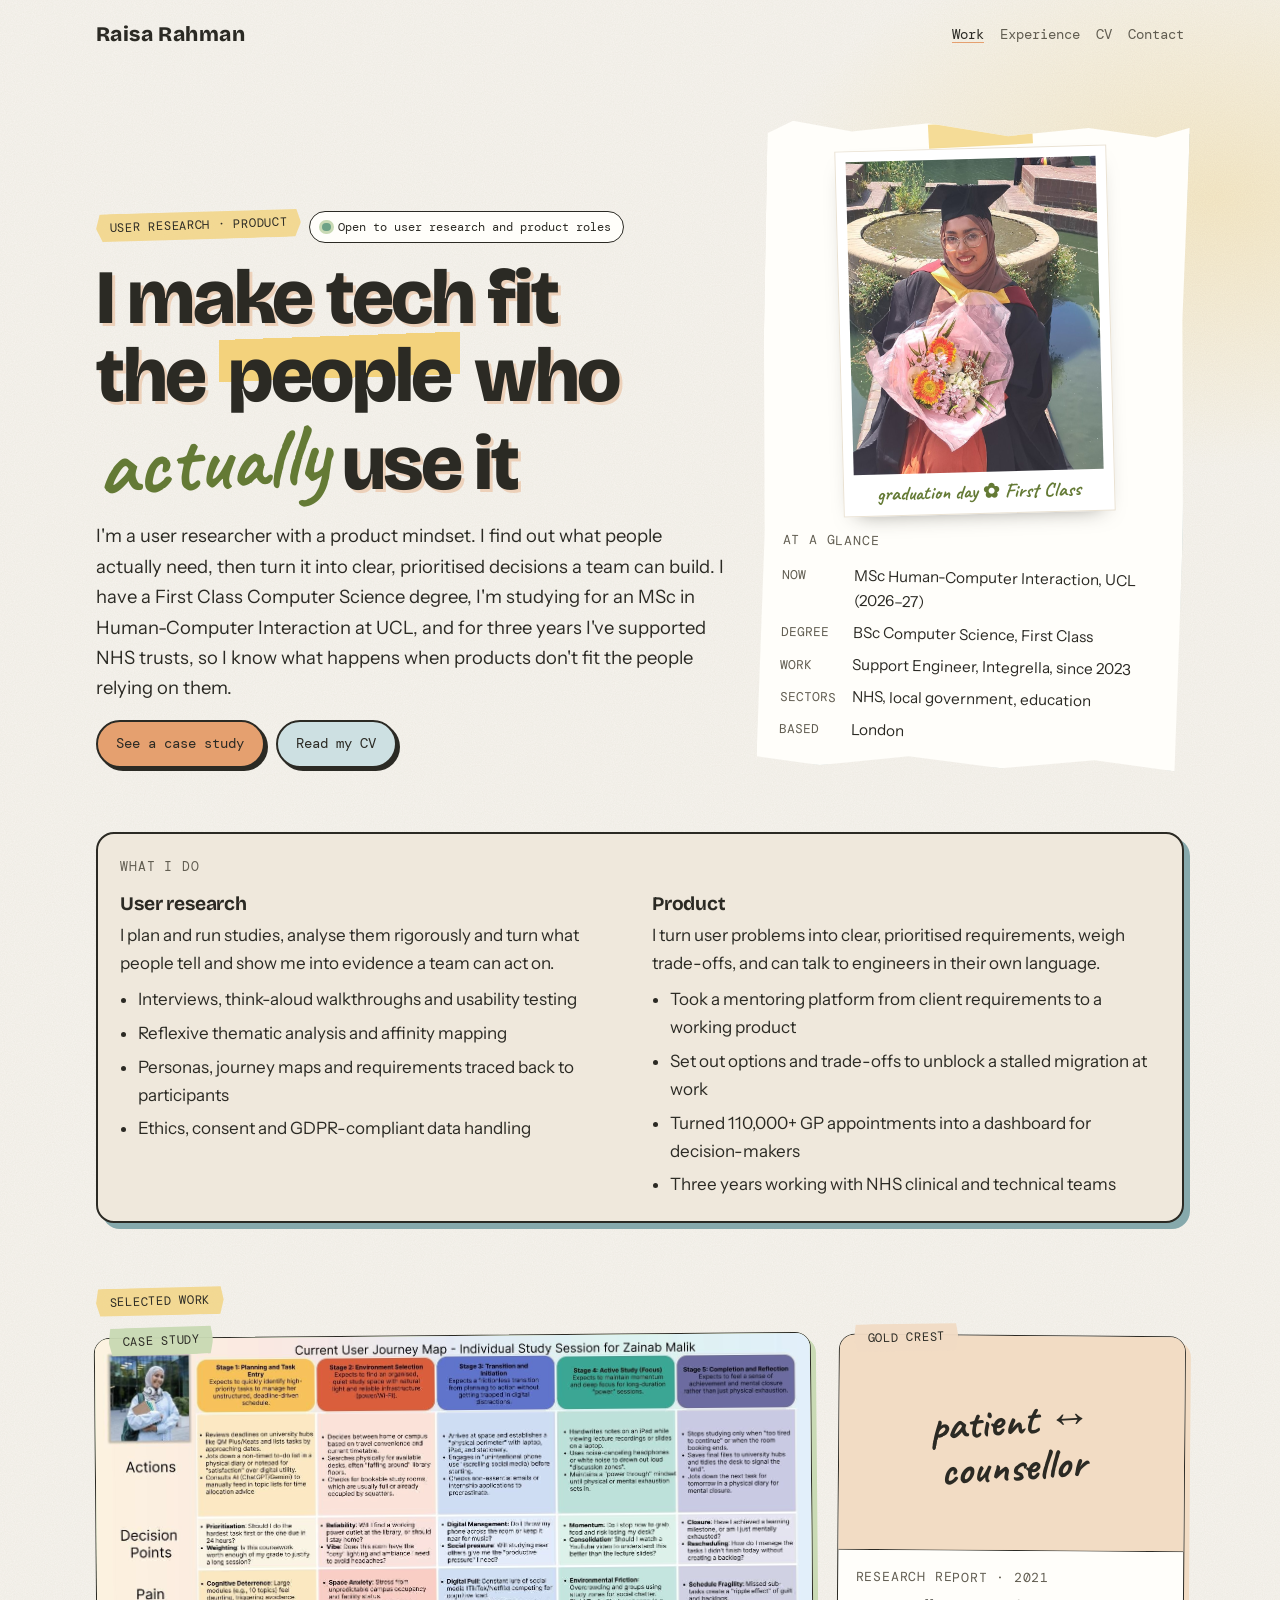
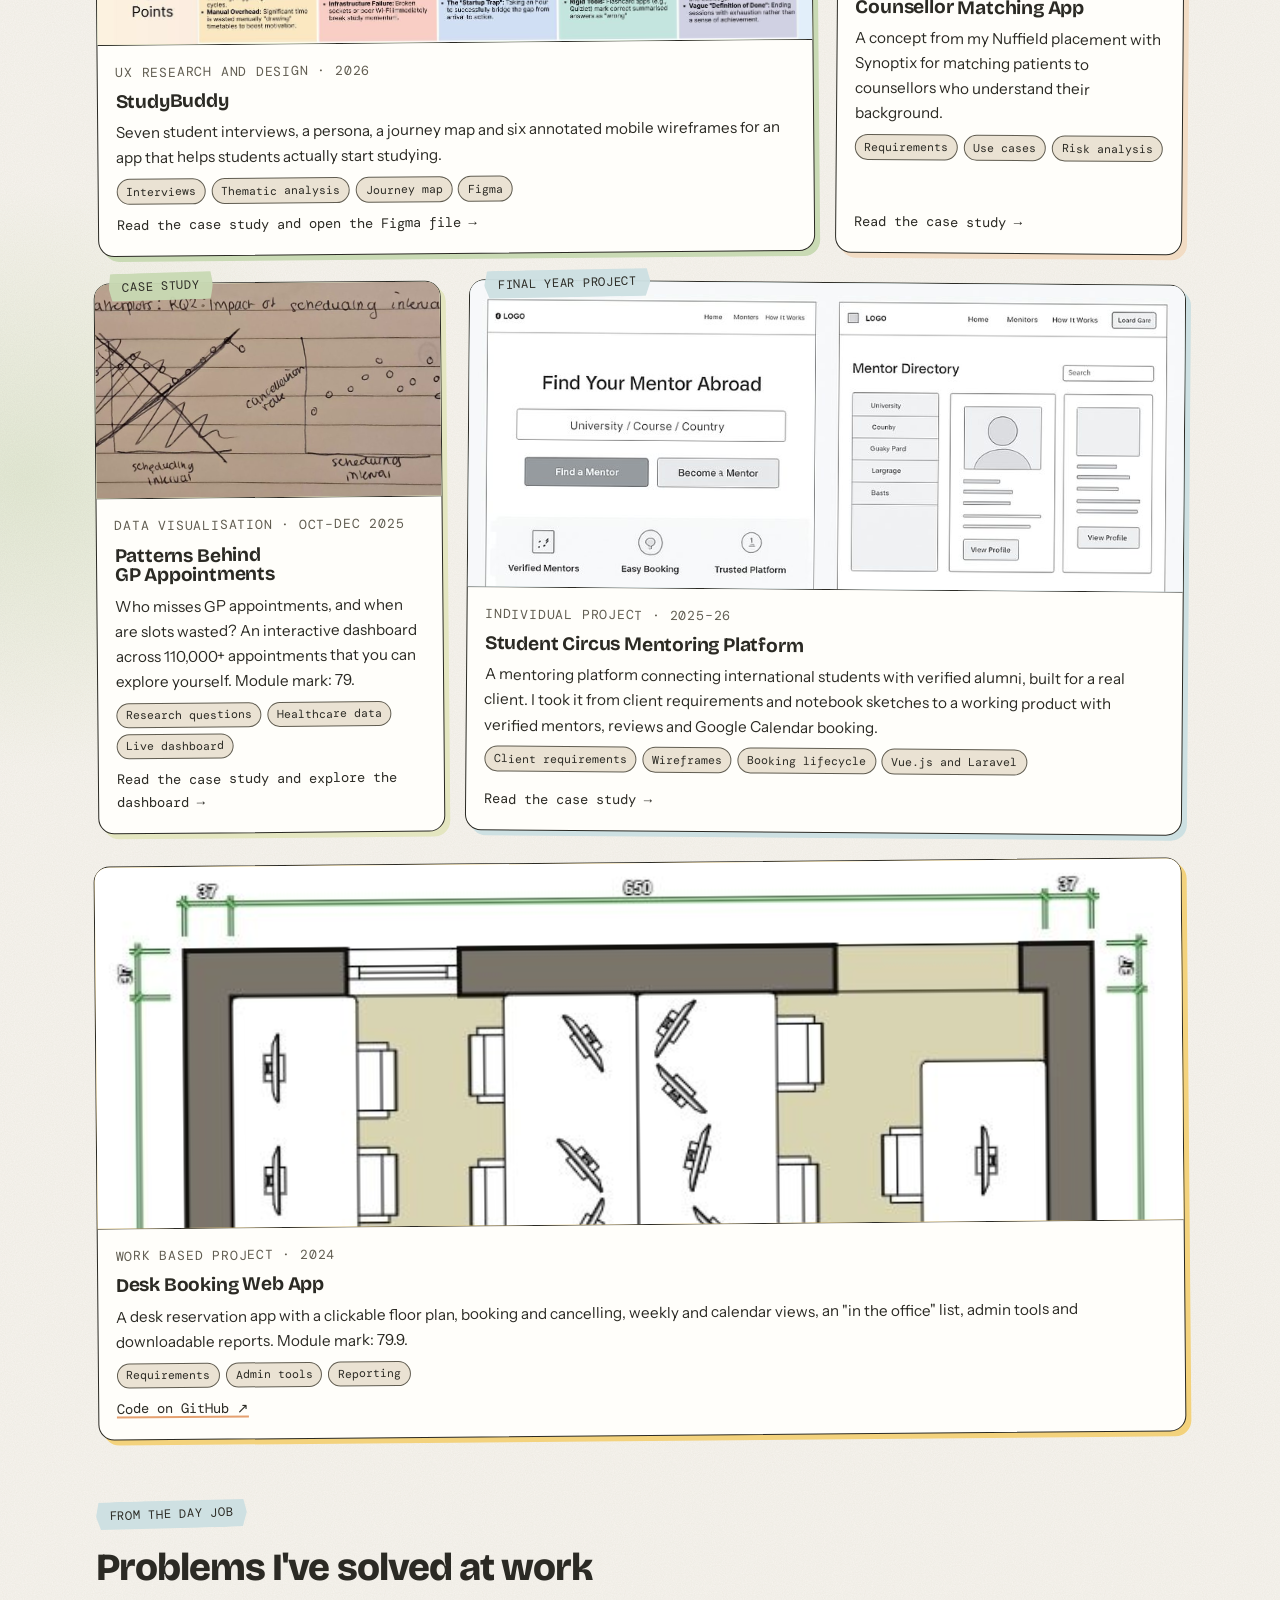
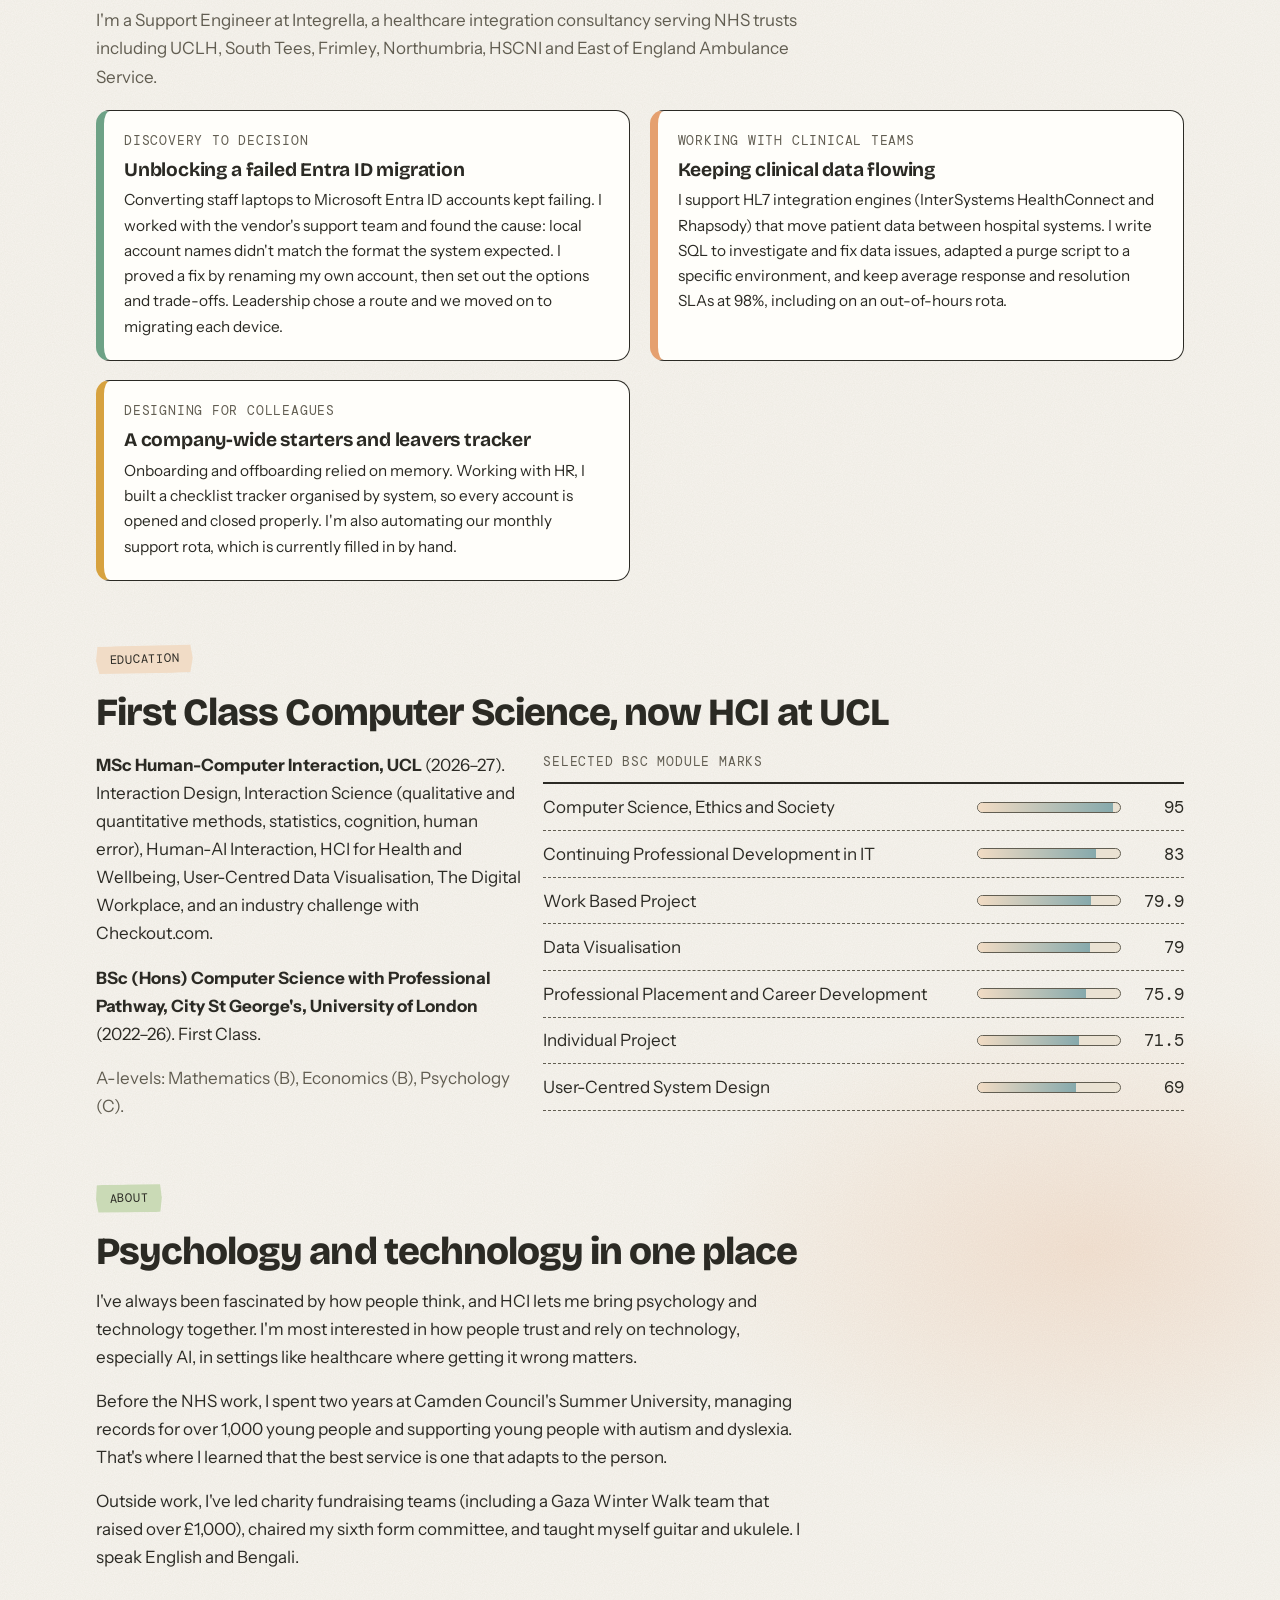
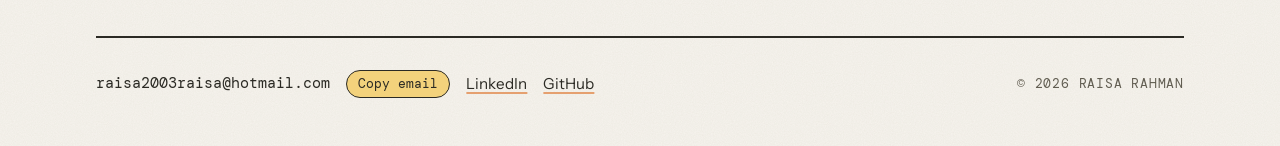
==== commit b118fde0: "Add files via upload" ====
--- a/index.html
+++ b/index.html
@@ -4,13 +4,11 @@
 <meta charset="utf-8">
 <meta name="viewport" content="width=device-width, initial-scale=1, viewport-fit=cover">
 <title>Raisa Rahman Portfolio</title>
-<meta name="description" content="Raisa Rahman: UX researcher and designer with a Computer Science degree and three years supporting NHS trusts. Case studies in user research, product, data and healthcare.">
+<meta name="description" content="Raisa Rahman: user researcher with a product mindset, a Computer Science degree and three years supporting NHS trusts. Case studies in user research and product.">
 <link rel="preconnect" href="https://fonts.googleapis.com">
 <link rel="preconnect" href="https://fonts.gstatic.com" crossorigin>
 <link rel="stylesheet" href="https://fonts.googleapis.com/css2?family=Bricolage+Grotesque:opsz,wght@12..96,500;12..96,700;12..96,800&family=Instrument+Sans:ital,wght@0,400;0,500;0,600;1,400&family=DM+Mono:wght@400;500&family=Caveat:wght@600;700&display=swap">
 <style>
-body{margin:0}
-img{max-width:100%}
 /* Layout: a warm, modern scrapbook: soft pastel washes, light grain, sticker tags and
    handwritten notes over a clean reading column; one pastel accent per project. */
 :root{
@@ -41,6 +39,8 @@
   --stain:radial-gradient(ellipse 40rem 24rem at 95% 4%, rgba(243,210,124,.35), transparent 70%), radial-gradient(ellipse 32rem 26rem at 2% 42%, rgba(201,218,180,.45), transparent 70%), radial-gradient(ellipse 36rem 22rem at 85% 90%, rgba(229,160,111,.22), transparent 70%);
 }
 *{box-sizing:border-box}
+body{margin:0}
+img{max-width:100%}
 [hidden]{display:none !important}
 body{
   background-color:var(--paper); background-image:var(--grain), var(--stain);
@@ -101,6 +101,10 @@
 .chips button[aria-pressed="true"]{background:var(--ink); color:var(--paper)}
 .pitch{display:grid; grid-template-columns:minmax(0,1.3fr) minmax(0,1fr); gap:1.25rem}
 .pitch ul{margin:0; padding-left:1.1rem; display:flex; flex-direction:column; gap:.35rem}
+.focus{display:grid; grid-template-columns:repeat(2, minmax(0,1fr)); gap:1.5rem}
+.focus ul{margin:0; padding-left:1.1rem; display:flex; flex-direction:column; gap:.35rem}
+.card.full{grid-column:1/-1}
+.card.full .pic{aspect-ratio:21/7}
 
 /* work grid */
 .grid{display:grid; grid-template-columns:repeat(3, minmax(0,1fr)); gap:1.8rem 1.5rem}
@@ -212,7 +216,7 @@
 .lb button{position:fixed; top:calc(1rem + env(safe-area-inset-top,0px)); right:max(1rem, env(safe-area-inset-right,0px)); font-family:var(--type); padding:.5rem .8rem; border:2px solid var(--ink); background:var(--paper); color:var(--ink); cursor:pointer}
 
 @media (max-width: 860px){
-  .hero, .pitch, .pair, .cv{grid-template-columns:1fr}
+  .hero, .pitch, .focus, .pair, .cv{grid-template-columns:1fr}
   .grid{grid-template-columns:repeat(2, minmax(0,1fr))}
   .card.wide{grid-column:span 2}
   .tasks{grid-template-columns:1fr}
@@ -220,7 +224,8 @@
 }
 @media (max-width: 600px){
   .grid, .stories, .notes, .feature-list, .sketches, .mini-grid, .shots{grid-template-columns:1fr}
-  .card.wide{grid-column:auto}
+  .card.wide, .card.full{grid-column:auto}
+  .card.full .pic{aspect-ratio:16/10}
   .card.wide .pic{aspect-ratio:16/10}
   .meta{grid-template-columns:repeat(2, minmax(0,1fr))}
   .mark{grid-template-columns:minmax(0,1fr) 5rem 3rem}
@@ -245,9 +250,9 @@
 <div id="view-home" class="wrap">
   <section class="hero">
     <div class="stack">
-      <div class="btns" style="gap:.5rem; align-items:center"><span class="tape">UX research · Product · Data · Healthcare</span><span class="status"><span class="dot" aria-hidden="true"></span>Open to UX, product and health tech roles</span></div>
+      <div class="btns" style="gap:.5rem; align-items:center"><span class="tape">User research · Product</span><span class="status"><span class="dot" aria-hidden="true"></span>Open to user research and product roles</span></div>
       <h1>I make tech fit the <span class="scribble">people</span> who <span class="marker">actually</span> use it</h1>
-      <p class="lede">I'm a researcher and designer with a First Class Computer Science degree, now studying for an MSc in Human-Computer Interaction at UCL. For three years I've supported NHS trusts at a healthcare technology consultancy, so I know what happens when systems don't fit the people relying on them.</p>
+      <p class="lede">I'm a user researcher with a product mindset. I find out what people actually need, then turn it into clear, prioritised decisions a team can build. I have a First Class Computer Science degree, I'm studying for an MSc in Human-Computer Interaction at UCL, and for three years I've supported NHS trusts, so I know what happens when products don't fit the people relying on them.</p>
       <div class="btns">
         <a class="btn" href="#studybuddy">See a case study</a>
         <a class="btn alt" href="#cv">Read my CV</a>
@@ -269,25 +274,30 @@
     </div>
   </section>
 
-  <section class="section" aria-labelledby="lens-h">
+  <section class="section" aria-labelledby="focus-h">
     <div class="lens">
-      <div class="stack" style="gap:.4rem">
-        <span class="stamp" id="lens-h">Hiring for…</span>
-        <div class="chips" id="lens" role="group" aria-label="Choose the role you're hiring for">
-          <button type="button" data-lens="all" aria-pressed="true">Everything</button>
-          <button type="button" data-lens="ux" aria-pressed="false">UX research &amp; design</button>
-          <button type="button" data-lens="product" aria-pressed="false">Product</button>
-          <button type="button" data-lens="data" aria-pressed="false">Data &amp; analysis</button>
-          <button type="button" data-lens="health" aria-pressed="false">Healthcare &amp; NHS</button>
-          <button type="button" data-lens="public" aria-pressed="false">Councils &amp; public sector</button>
-        </div>
-      </div>
-      <div class="pitch">
+      <span class="stamp" id="focus-h">What I do</span>
+      <div class="focus">
         <div class="stack" style="gap:.5rem">
-          <h3 id="pitch-title">Research, design and technical delivery</h3>
-          <p id="pitch-text"></p>
-        </div>
-        <ul id="pitch-points"></ul>
+          <h3>User research</h3>
+          <p>I plan and run studies, analyse them rigorously and turn what people tell and show me into evidence a team can act on.</p>
+          <ul>
+            <li>Interviews, think-aloud walkthroughs and usability testing</li>
+            <li>Reflexive thematic analysis and affinity mapping</li>
+            <li>Personas, journey maps and requirements traced back to participants</li>
+            <li>Ethics, consent and GDPR-compliant data handling</li>
+          </ul>
+        </div>
+        <div class="stack" style="gap:.5rem">
+          <h3>Product</h3>
+          <p>I turn user problems into clear, prioritised requirements, weigh trade-offs, and can talk to engineers in their own language.</p>
+          <ul>
+            <li>Took a mentoring platform from client requirements to a working product</li>
+            <li>Set out options and trade-offs to unblock a stalled migration at work</li>
+            <li>Turned 110,000+ GP appointments into a dashboard for decision-makers</li>
+            <li>Three years working with NHS clinical and technical teams</li>
+          </ul>
+        </div>
       </div>
     </div>
   </section>
@@ -295,7 +305,7 @@
   <section class="section" id="work" aria-labelledby="work-h">
     <span class="tape" id="work-h">Selected work</span>
     <div class="grid">
-      <a class="card c-sb wide" href="#studybuddy" data-tags="ux product">
+      <a class="card c-sb wide" href="#studybuddy">
         <span class="tape moss">Case study</span>
         <div class="pic"><img src="img/journey-map.jpg" alt="StudyBuddy journey map across five stages of a study session"></div>
         <div class="body">
@@ -306,103 +316,50 @@
           <div class="links"><span>Read the case study and open the Figma file →</span></div>
         </div>
       </a>
-      <a class="card c-cm" href="#counsellor-app" data-tags="health ux product data">
+      <a class="card c-cm" href="#counsellor-app">
         <span class="tape rose">Gold CREST</span>
         <div class="pic"><span class="glyph">patient ↔<br>counsellor</span></div>
         <div class="body">
           <span class="stamp">Research report · 2021</span>
           <h3>Counsellor Matching App</h3>
           <p>A concept from my Nuffield placement with Synoptix for matching patients to counsellors who understand their background.</p>
-          <div class="tags"><span class="tag">Requirements</span><span class="tag">Use cases</span><span class="tag">ML</span></div>
+          <div class="tags"><span class="tag">Requirements</span><span class="tag">Use cases</span><span class="tag">Risk analysis</span></div>
           <div class="links"><span>Read the case study →</span></div>
         </div>
       </a>
-      <a class="card c-gp" href="#data-vis" data-tags="data health ux">
+      <a class="card c-gp" href="#data-vis">
         <span class="tape moss">Case study</span>
         <div class="pic"><img src="img/dv-sketch-scatterplot.jpg" alt="Hand-drawn sketch of a scatterplot design for GP appointment data"></div>
         <div class="body">
           <span class="stamp">Data Visualisation · Oct–Dec 2025</span>
           <h3>Patterns Behind GP Appointments</h3>
-          <p>An interactive visual story exploring no-shows, cancellations and slot use across over 110,000 appointments, built in Elm and Vega-Lite. Module mark: 79.</p>
-          <div class="tags"><span class="tag">Elm</span><span class="tag">Vega-Lite</span><span class="tag">Interactive dashboards</span></div>
+          <p>Who misses GP appointments, and when are slots wasted? An interactive dashboard across 110,000+ appointments that you can explore yourself. Module mark: 79.</p>
+          <div class="tags"><span class="tag">Research questions</span><span class="tag">Healthcare data</span><span class="tag">Live dashboard</span></div>
+          <div class="links"><span>Read the case study and explore the dashboard →</span></div>
+        </div>
+      </a>
+            <a class="card c-sc wide" href="#student-circus">
+        <span class="tape denim">Final year project</span>
+        <div class="pic"><img src="img/sc-wireframes.jpg" alt="Digital wireframes for the Student Circus mentoring platform" style="object-position:center 12%"></div>
+        <div class="body">
+          <span class="stamp">Individual Project · 2025–26</span>
+          <h3>Student Circus Mentoring Platform</h3>
+          <p>A mentoring platform connecting international students with verified alumni, built for a real client. I took it from client requirements and notebook sketches to a working product with verified mentors, reviews and Google Calendar booking.</p>
+          <div class="tags"><span class="tag">Client requirements</span><span class="tag">Wireframes</span><span class="tag">Booking lifecycle</span><span class="tag">Vue.js and Laravel</span></div>
           <div class="links"><span>Read the case study →</span></div>
         </div>
       </a>
-      <div class="card c-desk" data-tags="product data public">
+      <div class="card c-desk full">
         <div class="pic"><img src="img/desk-floorplan.jpg" alt="Office floor plan with desks, used in the desk booking app"></div>
         <div class="body">
           <span class="stamp">Work Based Project · 2024</span>
           <h3>Desk Booking Web App</h3>
           <p>A desk reservation app with a clickable floor plan, booking and cancelling, weekly and calendar views, an "in the office" list, admin tools and downloadable reports. Module mark: 79.9.</p>
-          <div class="tags"><span class="tag">PHP</span><span class="tag">MySQL</span><span class="tag">HTML/CSS</span></div>
+          <div class="tags"><span class="tag">Requirements</span><span class="tag">Admin tools</span><span class="tag">Reporting</span></div>
           <div class="links"><a href="https://github.com/raisa-rahman/workBasedProject" target="_blank" rel="noopener">Code on GitHub ↗</a></div>
         </div>
       </div>
-      <div class="card c-db" data-tags="data">
-        <div class="pic"><span class="glyph">SELECT *<br>FROM shops</span></div>
-        <div class="body">
-          <span class="stamp">Databases · 2023</span>
-          <h3>Shopping Centre Database</h3>
-          <p>A relational SQL database modelling a shopping centre's customers, stores, transactions, items and feedback forms, with queries over it. Module mark: 74.4.</p>
-          <div class="tags"><span class="tag">SQL</span><span class="tag">Data modelling</span></div>
-          <div class="links"><a href="https://github.com/raisa-rahman/shoppingcentredatabase" target="_blank" rel="noopener">Code on GitHub ↗</a></div>
-        </div>
-      </div>
-      <a class="card c-sc wide" href="#student-circus" data-tags="product ux">
-        <span class="tape denim">Final year project</span>
-        <div class="pic"><img src="img/sc-wireframes.jpg" alt="Digital wireframes for the Student Circus mentoring platform" style="object-position:center 12%"></div>
-        <div class="body">
-          <span class="stamp">Individual Project · 2025–26</span>
-          <h3>Student Circus Mentoring Platform</h3>
-          <p>A full-stack platform connecting international students with verified alumni mentors, built for a real client. I took it from notebook sketches to a working Vue.js and Laravel product with Google Calendar booking.</p>
-          <div class="tags"><span class="tag">Vue.js 3</span><span class="tag">Laravel 11</span><span class="tag">SQLite</span><span class="tag">Google Calendar API</span></div>
-          <div class="links"><span>Read the case study →</span></div>
-        </div>
-      </a>
-      <a class="card c-game" href="https://www.youtube.com/watch?v=aoaTDzyGemo" target="_blank" rel="noopener" data-tags="product">
-        <div class="pic"><span class="glyph">▶ press<br>start</span></div>
-        <div class="body">
-          <span class="stamp">First year · 2023</span>
-          <h3>Java 2D Platform Game</h3>
-          <p>A simple 2D platformer I built in Java in my first year of Computer Science. Programming in Java: 88.2.</p>
-          <div class="tags"><span class="tag">Java</span><span class="tag">Game loop</span></div>
-          <div class="links"><span>Watch on YouTube ↗</span></div>
-        </div>
-      </a>
-    </div>
-  </section>
-
-  <section class="section" id="code" aria-labelledby="code-h">
-    <span class="tape denim" id="code-h">Under the hood</span>
-    <h2>Computer Science coursework</h2>
-    <p class="read muted">The technical foundations behind my design work: programming in C++ and Haskell, and building a compiler.</p>
-    <div class="mini-grid">
-      <div class="mini c-cpp" data-tags="data product">
-        <span class="stamp">Programming in C++ · Oct–Dec 2024</span>
-        <h3>Payment Statements Processor</h3>
-        <p>A C++ program that reads two text files, validates every line (missing fields, non-numeric prices, empty files) with clear error messages, and prints a statement and total for each person. Built with classes and standard containers. Module mark: 76.8.</p>
-        <div class="tags"><span class="tag">C++</span><span class="tag">OOP</span><span class="tag">STL maps</span><span class="tag">Input validation</span></div>
-<pre>Bob
-eggs 2.5
-pen 3.5
-Total: 6</pre>
-      </div>
-      <div class="mini c-lp" data-tags="product data">
-        <span class="stamp">Language Processors · Jan–Apr 2025</span>
-        <h3>A Compiler for a Small Language</h3>
-        <p>In Java, I built abstract syntax trees, a recursive-descent parser and a code generator for LPL, a teaching language, then extended it with arrays, procedures and static type checking using a symbol table. I also analysed grammars to make them LL(1), and tested everything with JUnit.</p>
-        <div class="tags"><span class="tag">Java</span><span class="tag">Parsing</span><span class="tag">ASTs</span><span class="tag">Static analysis</span><span class="tag">JUnit</span></div>
-      </div>
-      <div class="mini c-hs" data-tags="data">
-        <span class="stamp">Functional Programming · Oct–Dec 2025</span>
-        <h3>Relational Tables in Haskell</h3>
-        <p>Database-style operations written in pure Haskell, treating a table as a list of rows: listing column names, projecting columns, joining two tables on matching values, and renaming columns.</p>
-        <div class="tags"><span class="tag">Haskell</span><span class="tag">Data.Map</span><span class="tag">Relational algebra</span></div>
-<pre>projectTable columns =
-  filter (not . Map.null)
-  . map (`Map.restrictKeys` columns)</pre>
-      </div>
-    </div>
+          </div>
   </section>
 
   <section class="section" id="experience" aria-labelledby="exp-h">
@@ -410,25 +367,20 @@
     <h2>Problems I've solved at work</h2>
     <p class="read muted">I'm a Support Engineer at Integrella, a healthcare integration consultancy serving NHS trusts including UCLH, South Tees, Frimley, Northumbria, HSCNI and East of England Ambulance Service.</p>
     <div class="stories">
-      <div class="story" data-tags="product ux health public">
+      <div class="story">
         <span class="stamp">Discovery to decision</span>
         <h3>Unblocking a failed Entra ID migration</h3>
         <p>Converting staff laptops to Microsoft Entra ID accounts kept failing. I worked with the vendor's support team and found the cause: local account names didn't match the format the system expected. I proved a fix by renaming my own account, then set out the options and trade-offs. Leadership chose a route and we moved on to migrating each device.</p>
       </div>
-      <div class="story" data-tags="health data public">
-        <span class="stamp">Live NHS systems</span>
+      <div class="story">
+        <span class="stamp">Working with clinical teams</span>
         <h3>Keeping clinical data flowing</h3>
         <p>I support HL7 integration engines (InterSystems HealthConnect and Rhapsody) that move patient data between hospital systems. I write SQL to investigate and fix data issues, adapted a purge script to a specific environment, and keep average response and resolution SLAs at 98%, including on an out-of-hours rota.</p>
       </div>
-      <div class="story" data-tags="product public data">
+      <div class="story">
         <span class="stamp">Designing for colleagues</span>
         <h3>A company-wide starters and leavers tracker</h3>
         <p>Onboarding and offboarding relied on memory. Working with HR, I built a checklist tracker organised by system, so every account is opened and closed properly. I'm also automating our monthly support rota, which is currently filled in by hand.</p>
-      </div>
-      <div class="story" data-tags="health public data">
-        <span class="stamp">Security and compliance</span>
-        <h3>Rolling out Qualys and supporting Cyber Essentials</h3>
-        <p>I led the company-wide Qualys rollout and helped us through Cyber Essentials, checking devices for vulnerabilities across Sophos, Holm Security and JumpCloud and coordinating fixes with colleagues.</p>
       </div>
     </div>
   </section>
@@ -656,6 +608,7 @@
     <span class="tape moss">Case study · Data Visualisation · Oct–Dec 2025</span>
     <h1>Patterns Behind GP Appointments</h1>
     <p class="lede" style="font-size:1.15rem">An interactive visual story about <span class="scribble">no-shows, cancellations and clinic efficiency</span> at a GP practice.</p>
+    <div class="btns"><a class="btn" href="dashboard/">Explore the live dashboard</a></div>
     <div class="meta">
       <div><span class="stamp">My role</span><span>Sole analyst and designer</span></div>
       <div><span class="stamp">Data</span><span>110,000+ appointments, 36,000+ patients (mock data)</span></div>
@@ -697,7 +650,7 @@
     <span class="stamp">Why it matters</span>
     <h2>From reporting to action</h2>
     <p>The story moves stakeholders from "what happened" to "where should we act": the practice runs consistently overall, but specific hours are worth targeting. It's the kind of evidence-led, healthcare-focused analysis I want to keep doing.</p>
-    <div class="btns"><a class="btn alt" href="https://github.com/raisa-rahman/data" target="_blank" rel="noopener">See the dataset on GitHub ↗</a></div>
+    <div class="btns"><a class="btn" href="dashboard/">Explore the live dashboard</a><a class="btn alt" href="https://github.com/raisa-rahman/data" target="_blank" rel="noopener">See the dataset on GitHub ↗</a></div>
     <p><a class="back" href="#">← Back to all work</a></p>
   </section>
 </div>
@@ -710,7 +663,7 @@
     <h1>Student Circus</h1>
     <p class="lede" style="font-size:1.15rem">A peer-to-peer mentoring platform that connects international students with <span class="scribble">verified alumni</span> for honest career and university advice.</p>
     <div class="meta">
-      <div><span class="stamp">My role</span><span>Sole designer and full-stack developer</span></div>
+      <div><span class="stamp">My role</span><span>Led it end to end: client requirements, design and build</span></div>
       <div><span class="stamp">Client</span><span>Student Circus</span></div>
       <div><span class="stamp">Stack</span><span>Vue.js 3, Laravel 11, SQLite</span></div>
       <div><span class="stamp">Module</span><span>Individual Project (71.5)</span></div>
@@ -891,46 +844,8 @@
 </div>
 
 <script>
-/* ---- hiring lens ---- */
-const lenses = {
-  all: {t:"Research, design and technical delivery",
-    p:"I combine user research and design training with a Computer Science degree and three years of hands-on work with NHS trusts. Pick a role above to see the most relevant work.",
-    pts:["MSc Human-Computer Interaction at UCL","First Class BSc Computer Science","Three years supporting NHS trusts","Two years at Camden Council"]},
-  ux: {t:"UX research and design",
-    p:"I plan and run research, analyse it rigorously, and turn it into designs people can test. My MSc covers qualitative and quantitative methods, cognition and Human-AI Interaction.",
-    pts:["Interview study with 7 students, coded and themed","Persona, journey map, user flow and 6 annotated wireframes","Think-aloud, heuristic evaluation and usability test planning","Ethics, consent and GDPR-compliant data handling"]},
-  product: {t:"Product",
-    p:"I turn user problems into clear, prioritised requirements, and I can talk to engineers in their own language. At work I take problems from investigation through to a decision.",
-    pts:["Built a full-stack mentoring platform for a real client","Requirements traced back to research evidence","Set out options and trade-offs on a stalled Entra ID migration","Two CRM migrations and a company-wide security rollout","Shadowed a project manager on an NHS integration"]},
-  data: {t:"Data and analysis",
-    p:"I write SQL against live healthcare data, build dashboards, and I'm trained in experimental design and inferential statistics.",
-    pts:["SQL scripts to investigate and fix NHS data issues","Interactive GP appointment dashboards in Elm and Vega-Lite (Data Visualisation: 79)","Managed and reported on 1,000+ records at Camden Council","Statistics and quantitative analysis in my MSc"]},
-  health: {t:"Healthcare and the NHS",
-    p:"For three years I've supported live clinical systems for NHS trusts. I understand how patient data moves between systems, why reliability matters, and how clinical staff work.",
-    pts:["NHS clients including UCLH, Frimley, South Tees and EEAST","HL7 integration on InterSystems HealthConnect and Rhapsody","98% SLAs, including out-of-hours on-call","HCI for Health and Wellbeing at UCL; counsellor-matching concept"]},
-  public: {t:"Councils and the public sector",
-    p:"I've worked for Camden Council and with NHS trusts, so I know what serving the public well involves: careful data handling, clear communication and services that work for everyone.",
-    pts:["Two years at Camden Council's Summer University","Supported young people with autism and dyslexia","GDPR, confidentiality and information governance","British citizen, eligible for SC clearance"]}
-};
-const lensBtns = document.querySelectorAll("#lens button");
-function setLens(k){
-  const L = lenses[k];
-  document.getElementById("pitch-title").textContent = L.t;
-  document.getElementById("pitch-text").textContent = L.p;
-  const ul = document.getElementById("pitch-points"); ul.innerHTML = "";
-  L.pts.forEach(s=>{ const li=document.createElement("li"); li.textContent=s; ul.appendChild(li); });
-  lensBtns.forEach(b=>b.setAttribute("aria-pressed", b.dataset.lens===k ? "true":"false"));
-  document.querySelectorAll("[data-tags]").forEach(el=>{
-    el.classList.toggle("dim", k!=="all" && !el.dataset.tags.split(" ").includes(k));
-  });
-  try{ localStorage.setItem("lens", k); }catch(_){}
-}
-lensBtns.forEach(b=>b.addEventListener("click", ()=>setLens(b.dataset.lens)));
-let startLens = "all"; try{ const s = localStorage.getItem("lens"); if(s && lenses[s]) startLens = s; }catch(_){}
-setLens(startLens);
-
 /* ---- module marks ---- */
-[["Computer Science, Ethics and Society",95],["Theory of Computation",90.8],["Programming in Java",88.2],["Work Based Project",79.9],["Data Visualisation",79],["Databases",74.4],["Individual Project",71.5],["User-Centred System Design",69]].forEach(([n,m])=>{
+[["Computer Science, Ethics and Society",95],["Continuing Professional Development in IT",83],["Work Based Project",79.9],["Data Visualisation",79],["Professional Placement and Career Development",75.9],["Individual Project",71.5],["User-Centred System Design",69]].forEach(([n,m])=>{
   const row=document.createElement("div"); row.className="mark";
   row.innerHTML='<span></span><div class="bar" aria-hidden="true"><span></span></div><b></b>';
   row.children[0].textContent=n; row.querySelector(".bar span").style.width=m+"%"; row.children[2].textContent=m;
@@ -991,5 +906,6 @@
   try{ navigator.clipboard.writeText(el.textContent).then(done, fallback); }catch(_){ fallback(); }
 });
 </script>
+
 </body>
 </html>
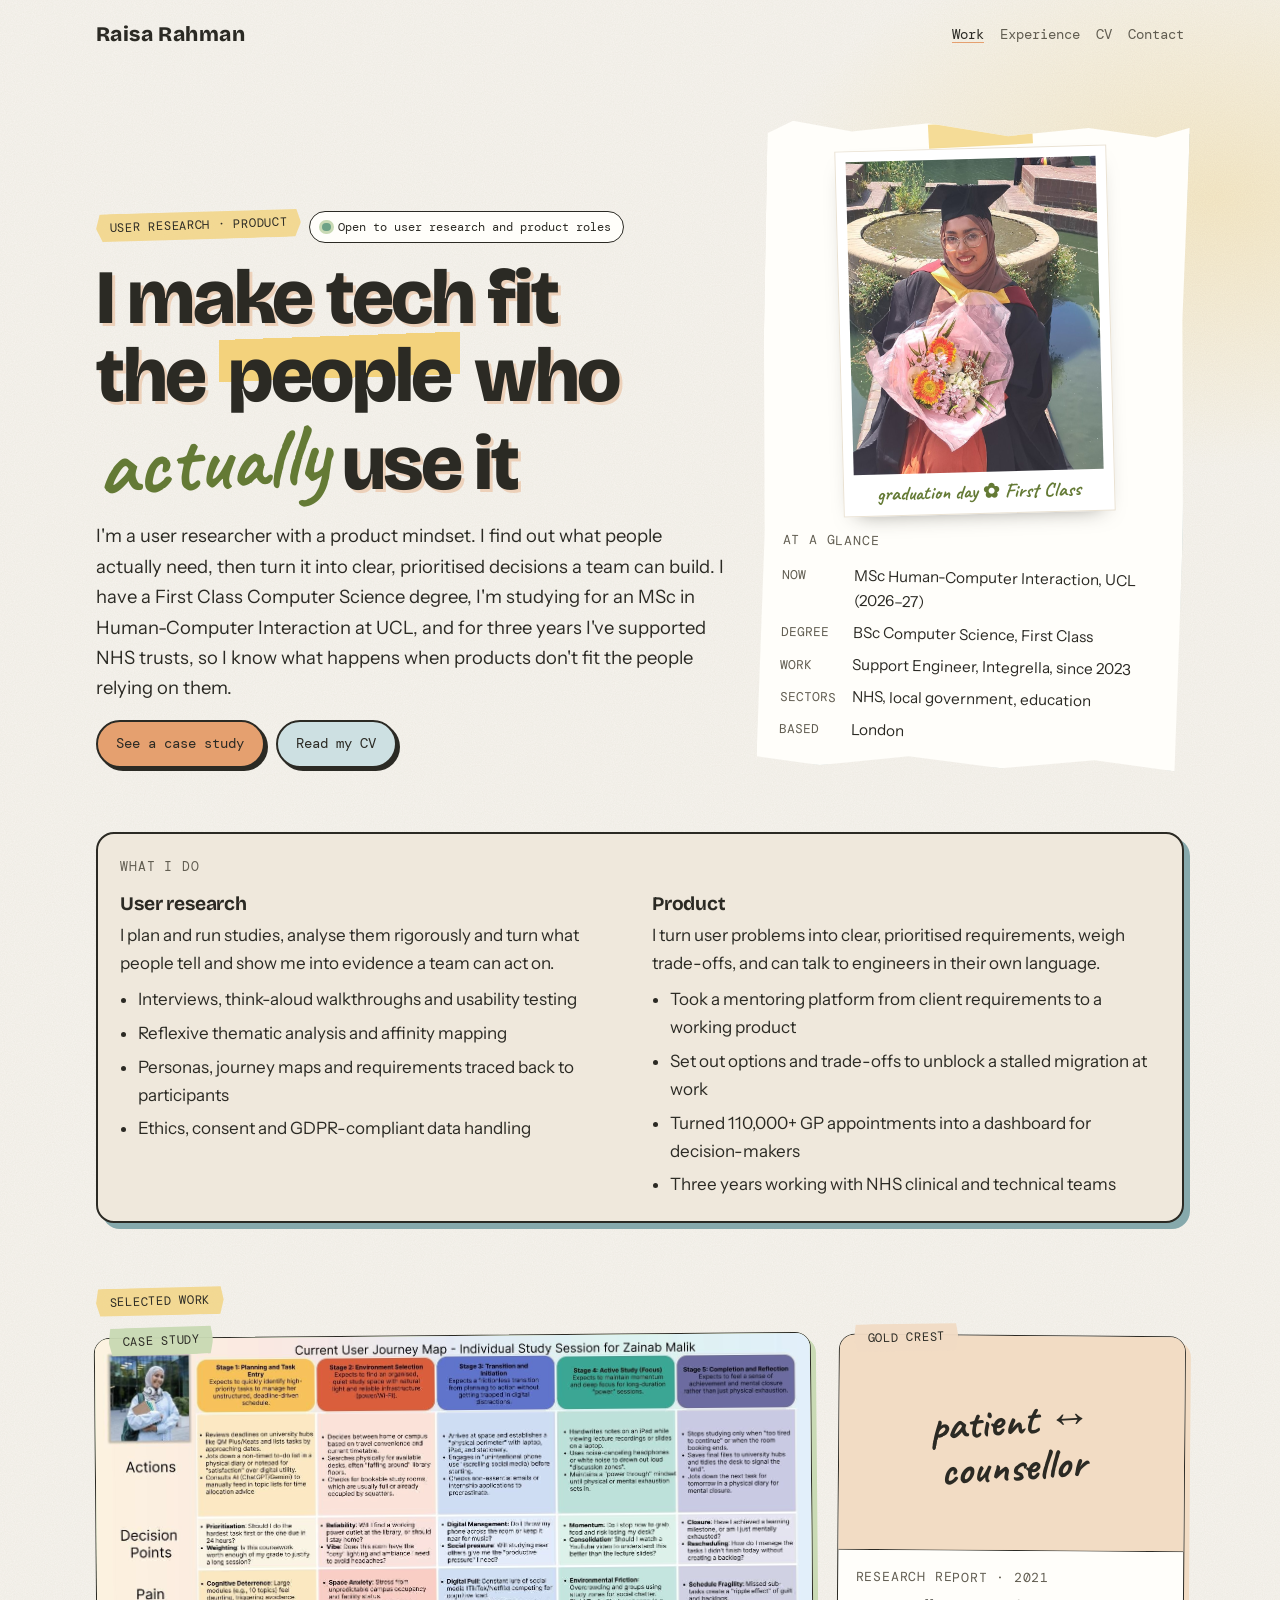
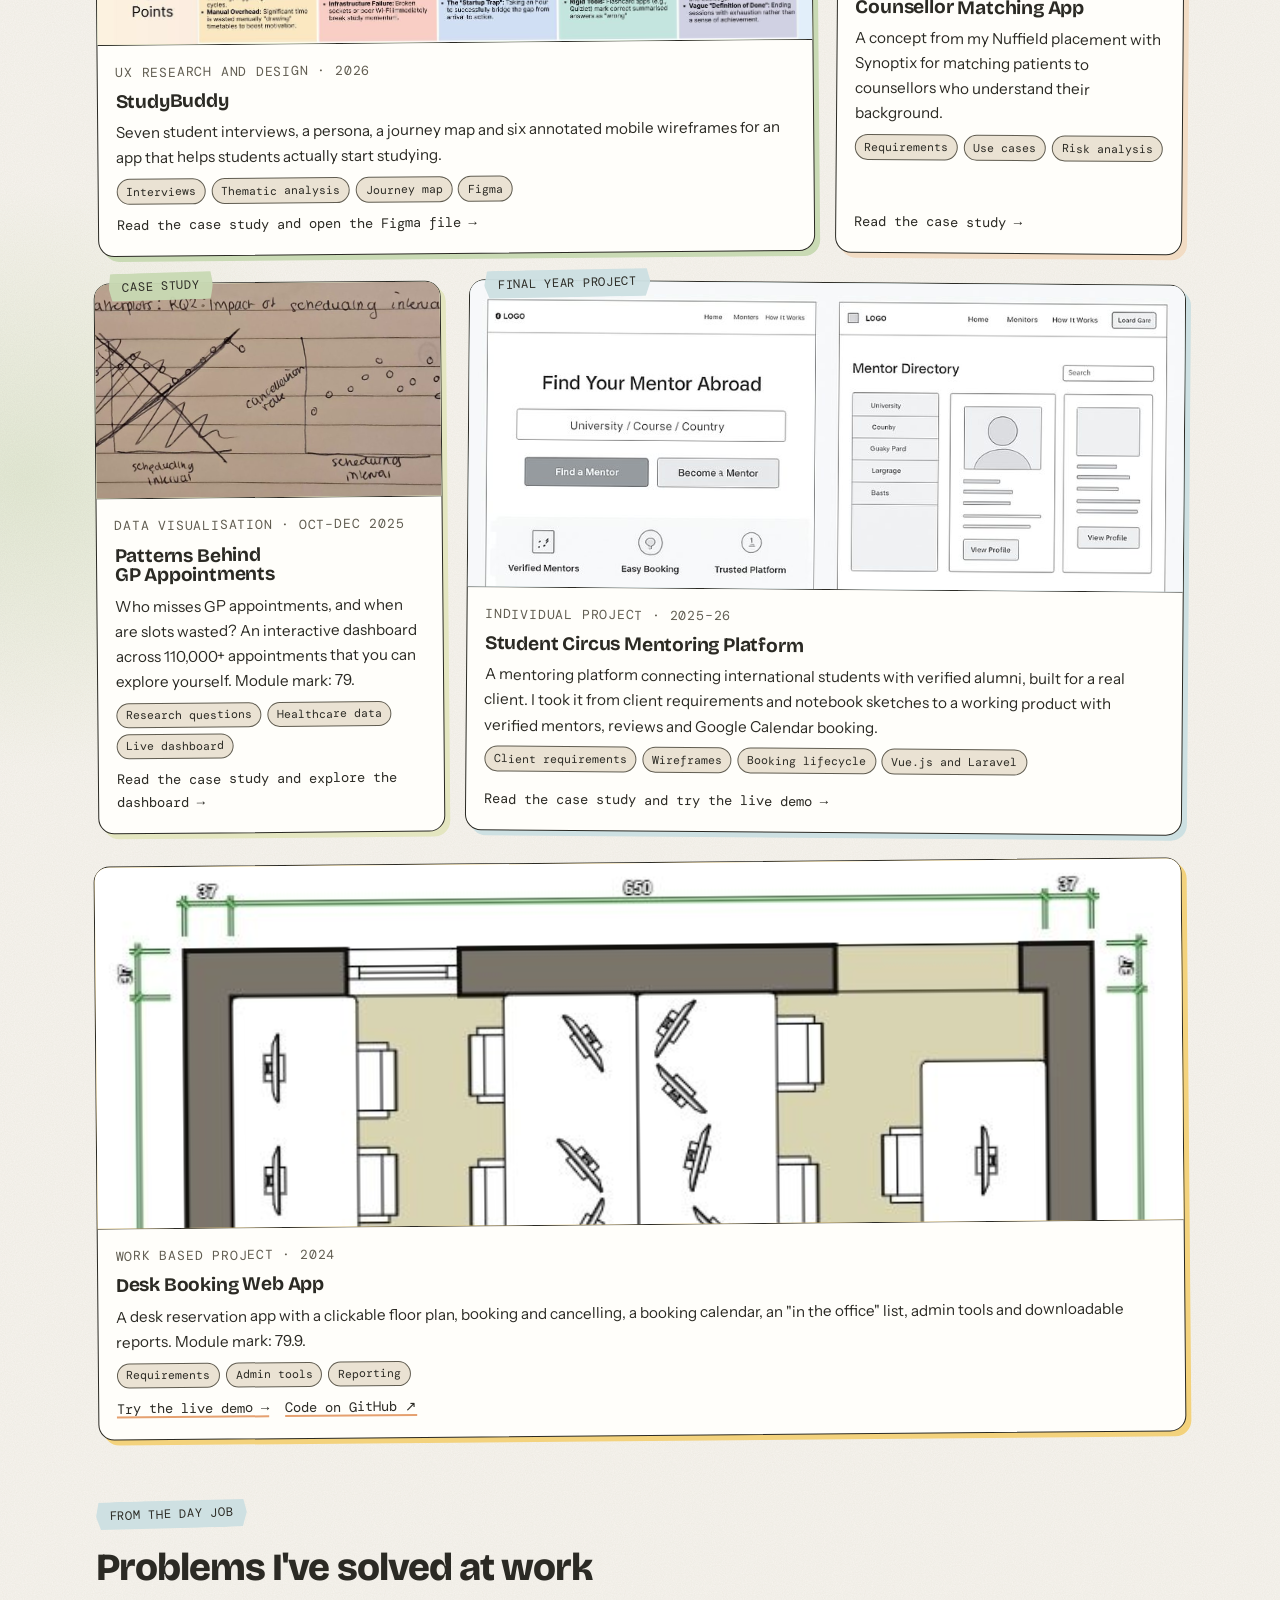
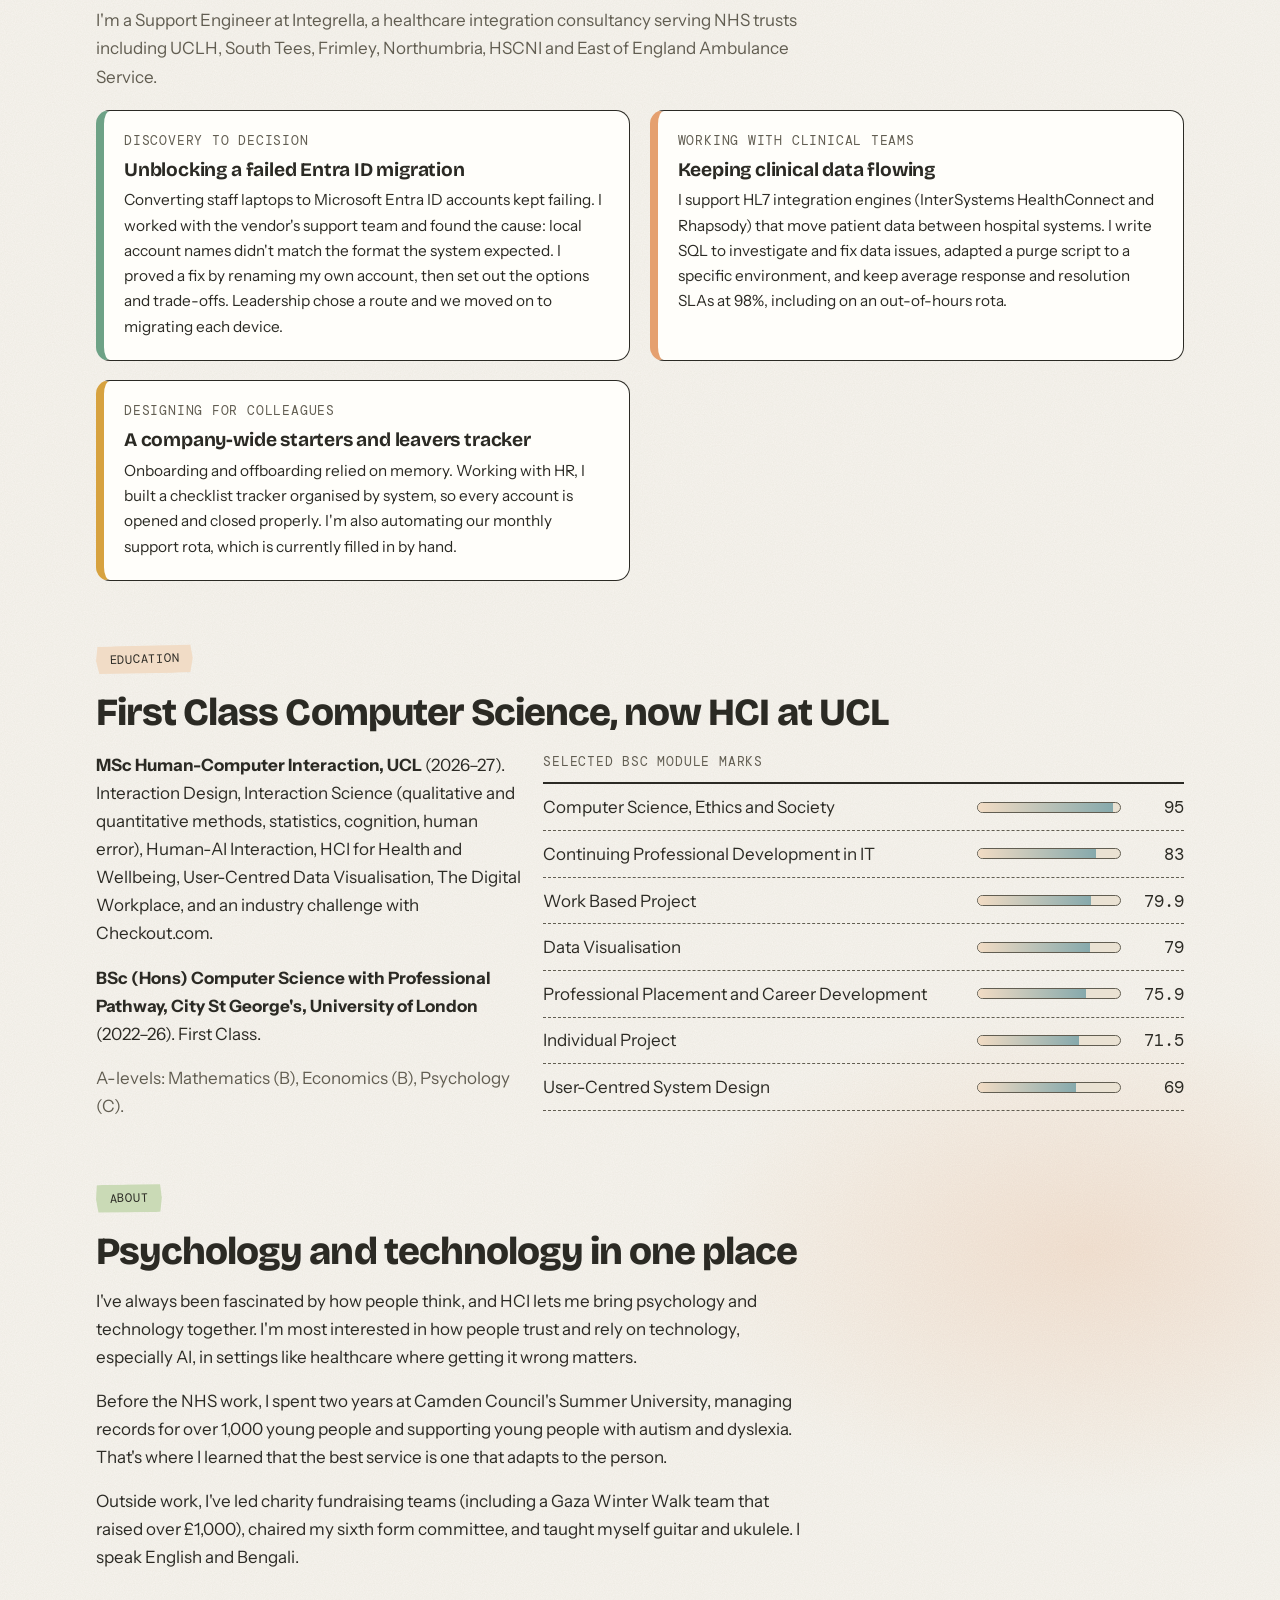
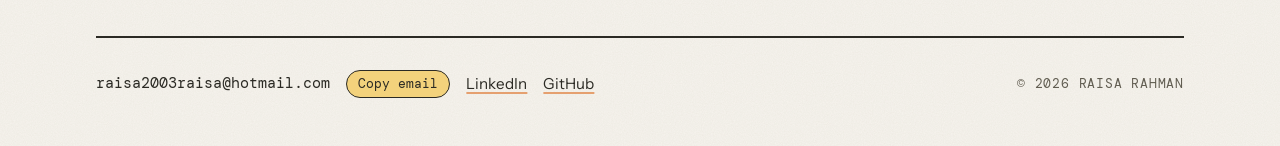
==== commit c3f1d89e: "Add files via upload" ====
--- a/index.html
+++ b/index.html
@@ -346,7 +346,7 @@
           <h3>Student Circus Mentoring Platform</h3>
           <p>A mentoring platform connecting international students with verified alumni, built for a real client. I took it from client requirements and notebook sketches to a working product with verified mentors, reviews and Google Calendar booking.</p>
           <div class="tags"><span class="tag">Client requirements</span><span class="tag">Wireframes</span><span class="tag">Booking lifecycle</span><span class="tag">Vue.js and Laravel</span></div>
-          <div class="links"><span>Read the case study →</span></div>
+          <div class="links"><span>Read the case study and try the live demo →</span></div>
         </div>
       </a>
       <div class="card c-desk full">
@@ -354,9 +354,9 @@
         <div class="body">
           <span class="stamp">Work Based Project · 2024</span>
           <h3>Desk Booking Web App</h3>
-          <p>A desk reservation app with a clickable floor plan, booking and cancelling, weekly and calendar views, an "in the office" list, admin tools and downloadable reports. Module mark: 79.9.</p>
+          <p>A desk reservation app with a clickable floor plan, booking and cancelling, a booking calendar, an "in the office" list, admin tools and downloadable reports. Module mark: 79.9.</p>
           <div class="tags"><span class="tag">Requirements</span><span class="tag">Admin tools</span><span class="tag">Reporting</span></div>
-          <div class="links"><a href="https://github.com/raisa-rahman/workBasedProject" target="_blank" rel="noopener">Code on GitHub ↗</a></div>
+          <div class="links"><a href="desk-booking-demo/">Try the live demo →</a><a href="https://github.com/raisa-rahman/workBasedProject" target="_blank" rel="noopener">Code on GitHub ↗</a></div>
         </div>
       </div>
           </div>
@@ -662,6 +662,7 @@
     <span class="tape denim">Case study · Final year project · 2025–26</span>
     <h1>Student Circus</h1>
     <p class="lede" style="font-size:1.15rem">A peer-to-peer mentoring platform that connects international students with <span class="scribble">verified alumni</span> for honest career and university advice.</p>
+    <div class="btns"><a class="btn" href="student-circus-demo/">Try the live demo</a></div>
     <div class="meta">
       <div><span class="stamp">My role</span><span>Led it end to end: client requirements, design and build</span></div>
       <div><span class="stamp">Client</span><span>Student Circus</span></div>
@@ -731,7 +732,7 @@
     <span class="stamp">What it shows</span>
     <h2>Why it matters for the work I want to do</h2>
     <p>This project was about trust as much as code: making sure students could trust who they were talking to, and making booking simple for busy mentors. It's the same thinking I bring to healthcare and AI, where people need to know they can rely on a system.</p>
-    <div class="btns"><a class="btn alt" href="https://github.com/raisa-rahman/final_project" target="_blank" rel="noopener">See the code on GitHub ↗</a></div>
+    <div class="btns"><a class="btn" href="student-circus-demo/">Try the live demo</a><a class="btn alt" href="https://github.com/raisa-rahman/final_project" target="_blank" rel="noopener">See the code on GitHub ↗</a></div>
     <p><a class="back" href="#">← Back to all work</a></p>
   </section>
 </div>
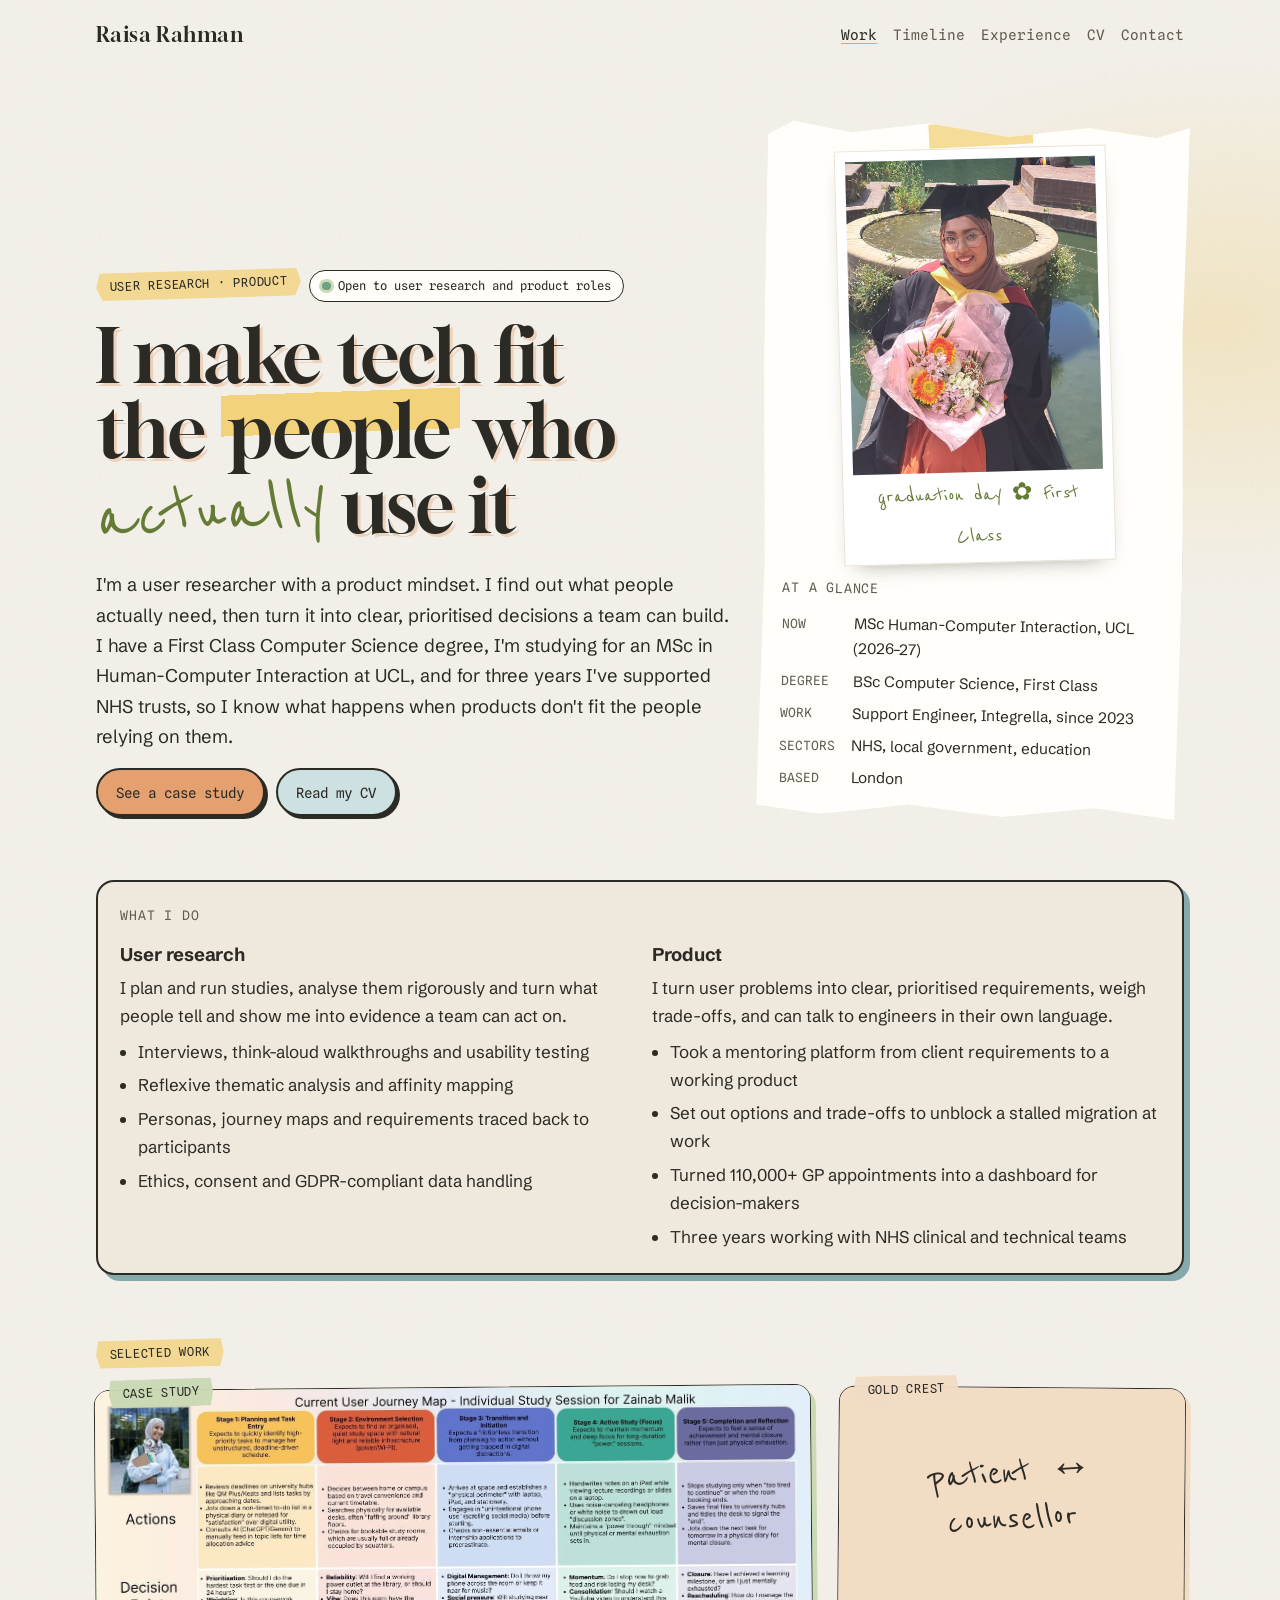
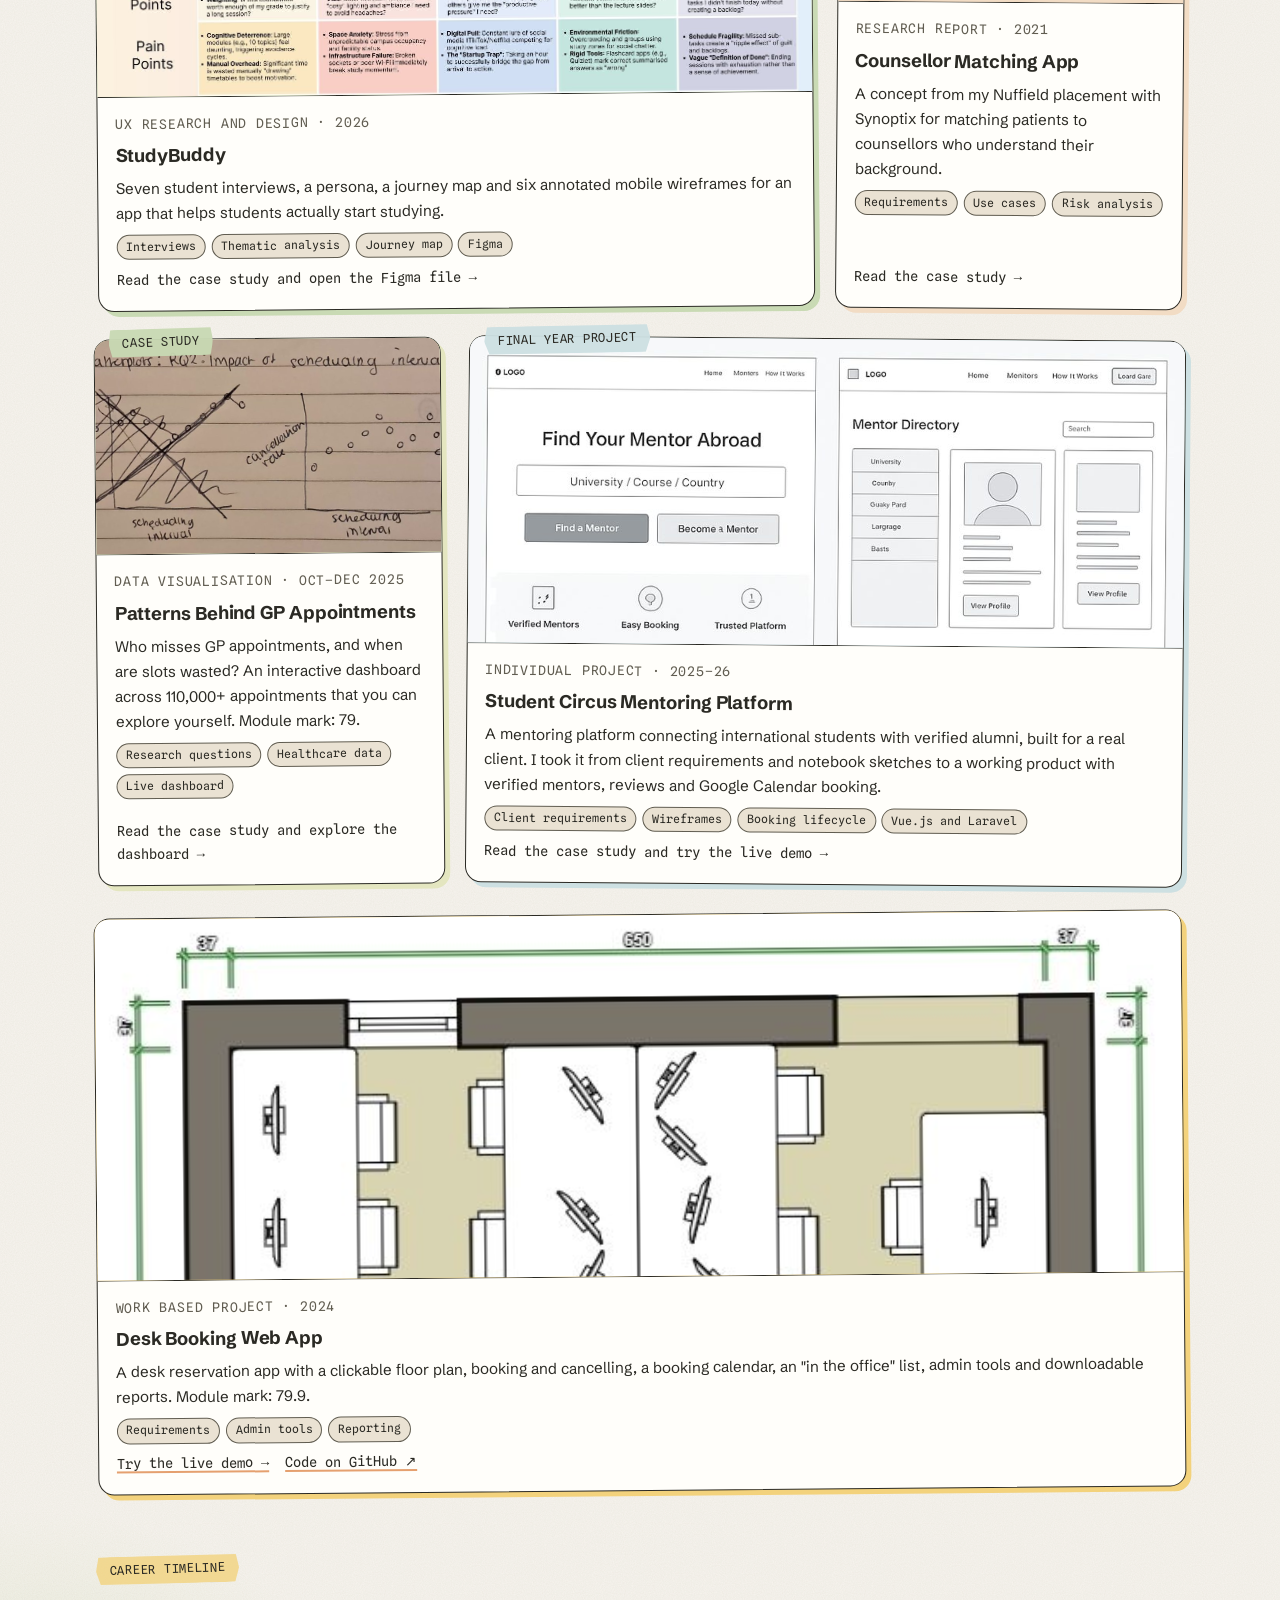
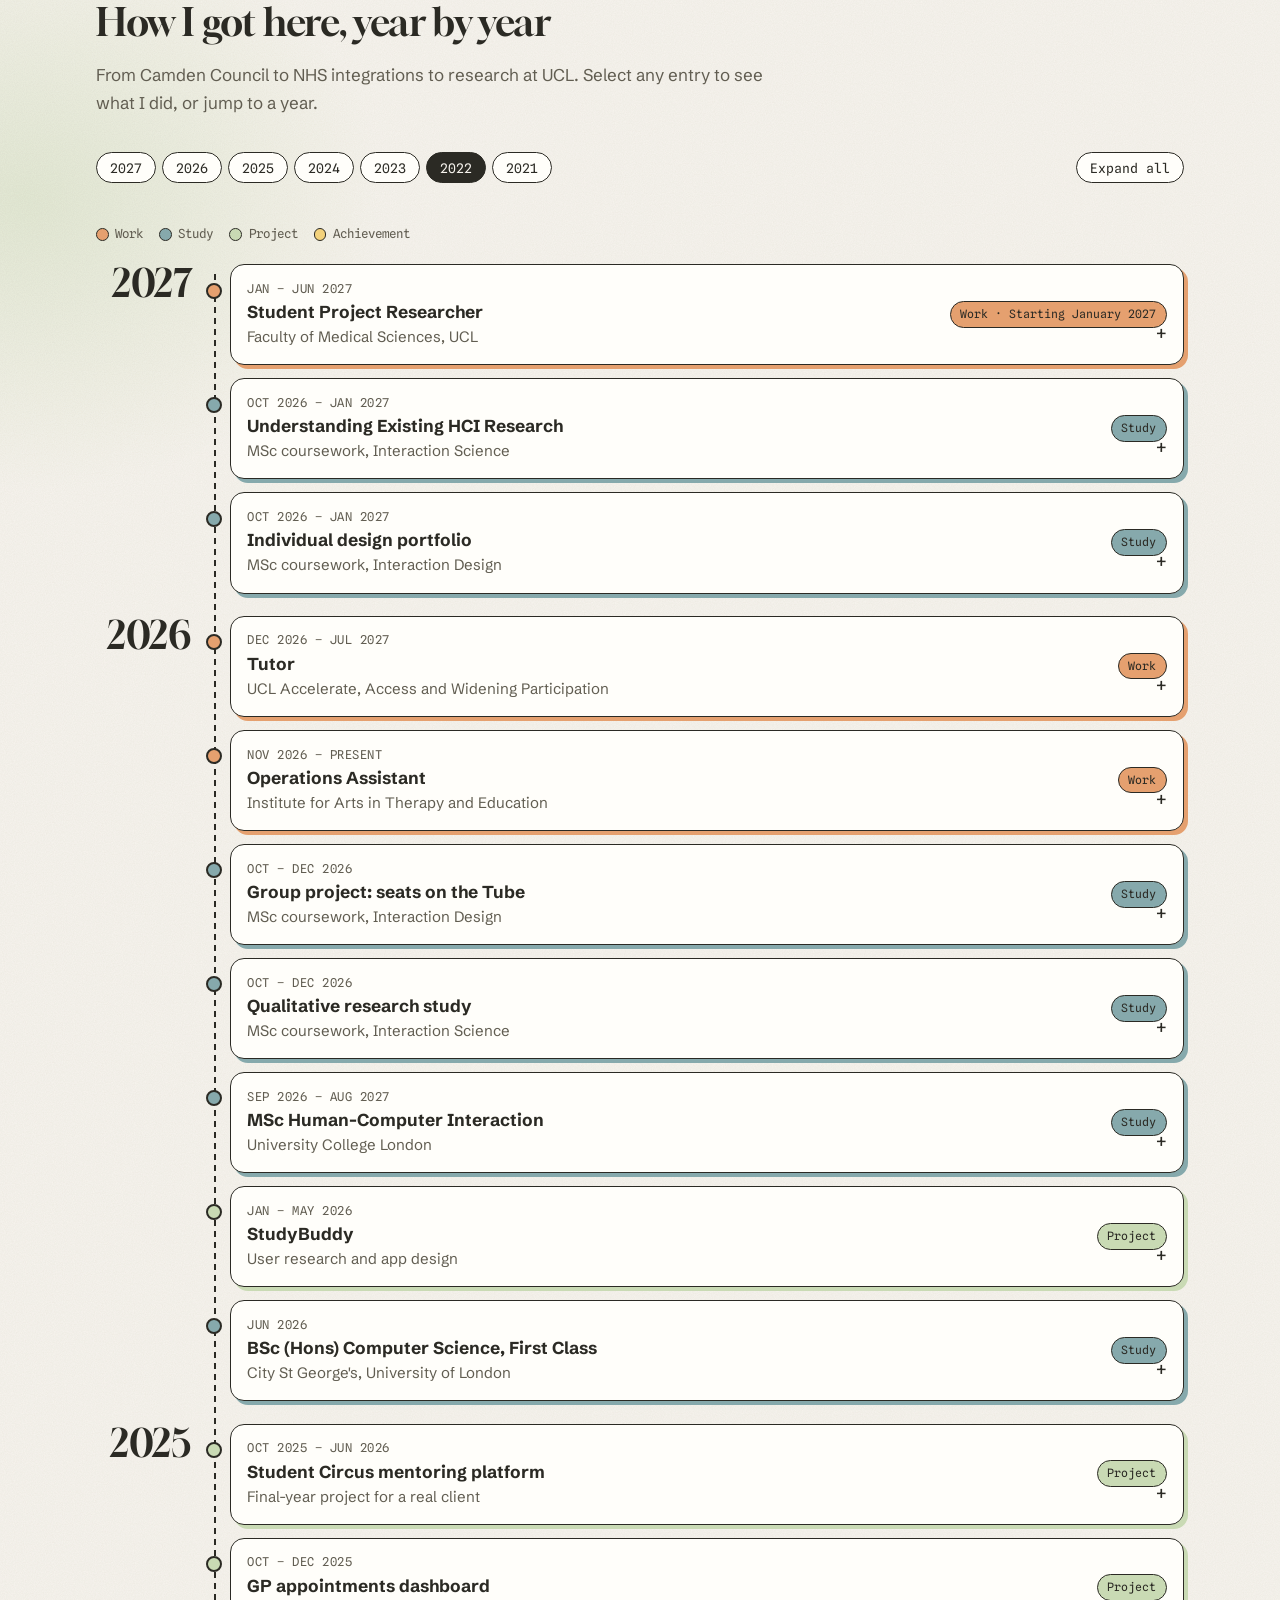
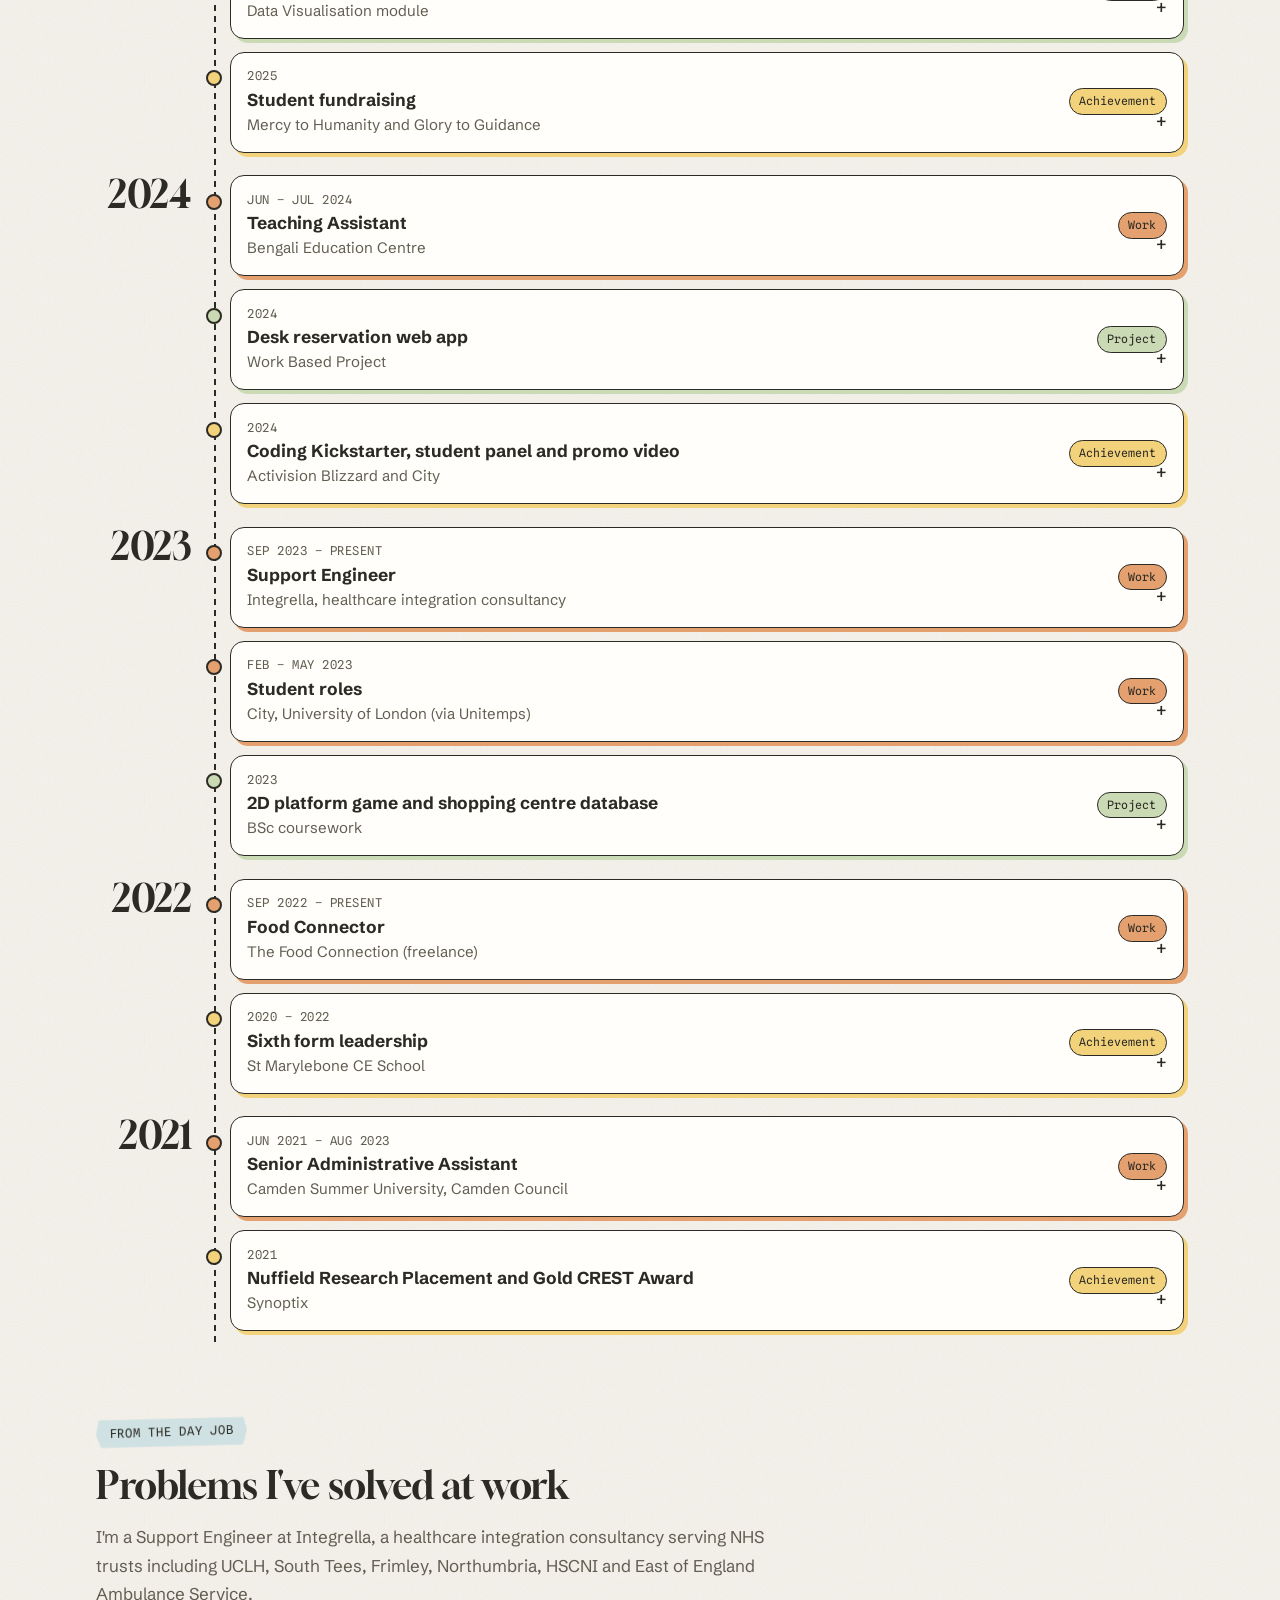
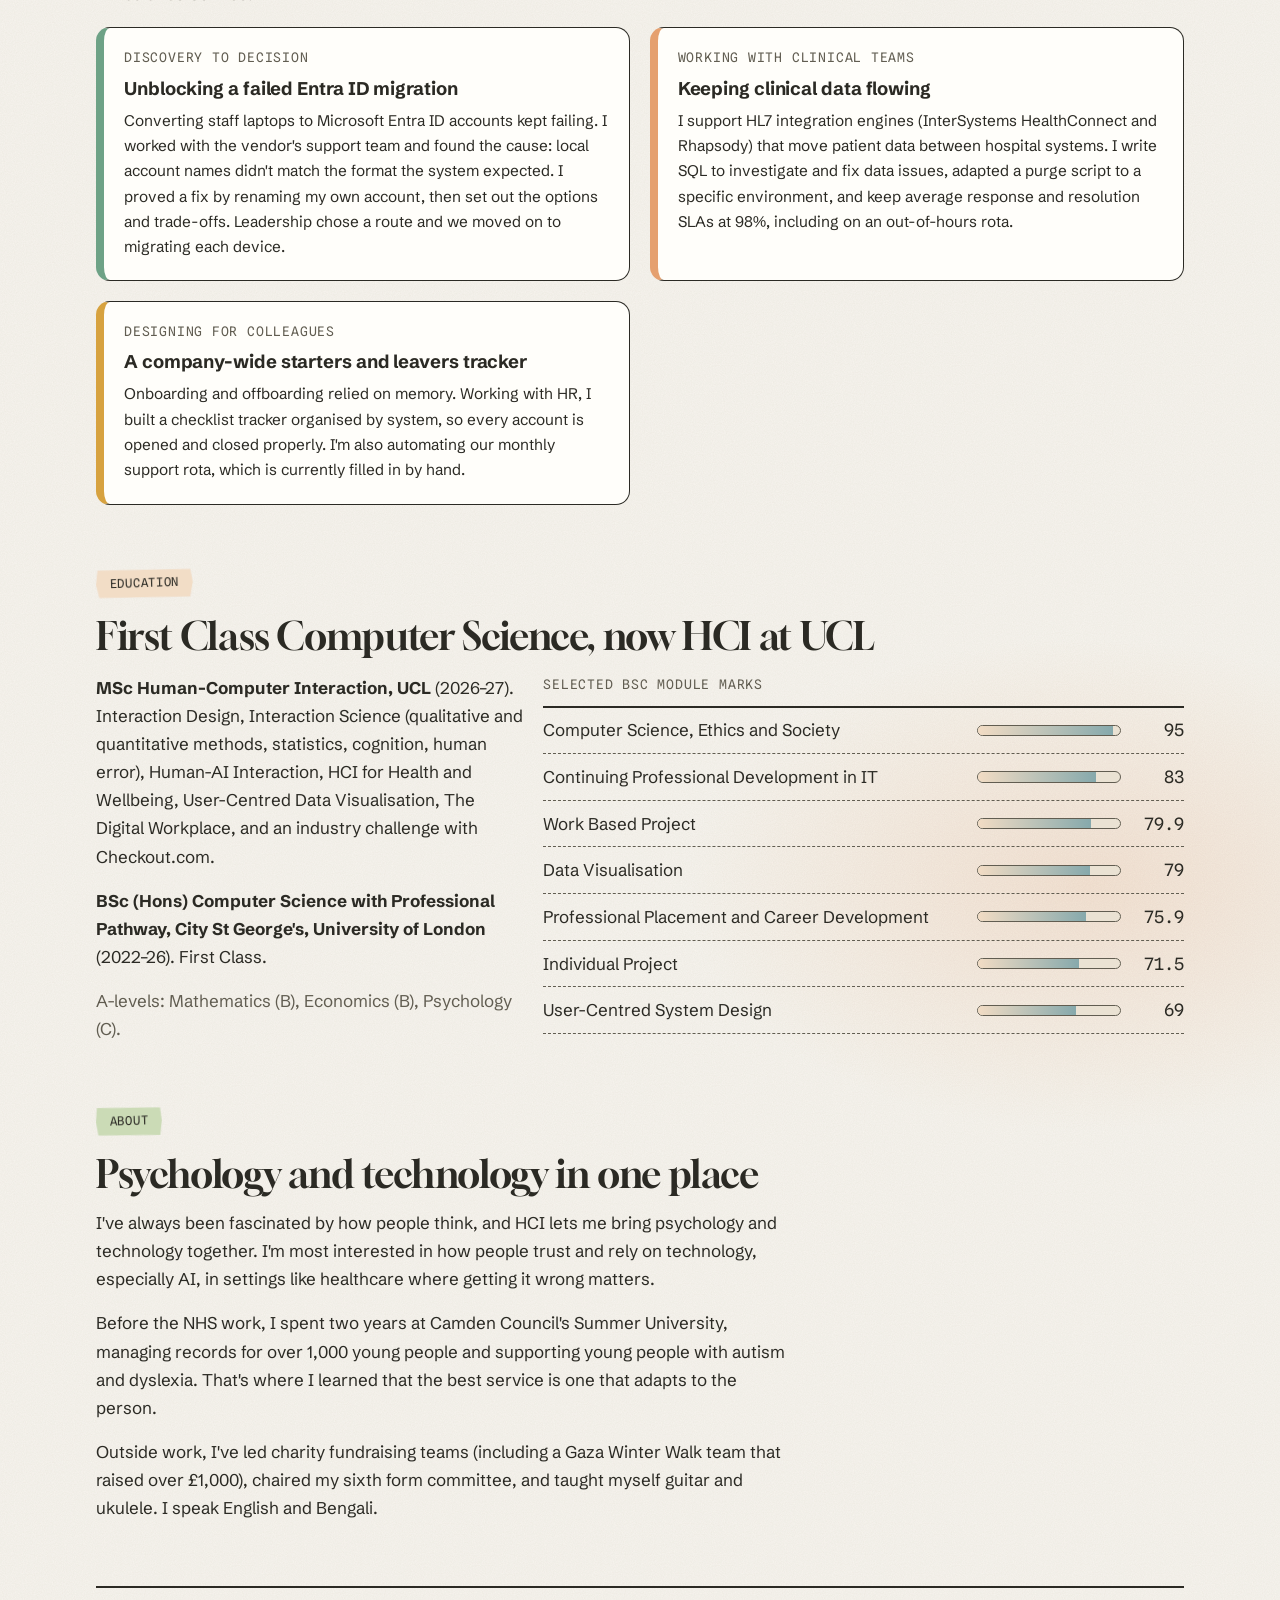
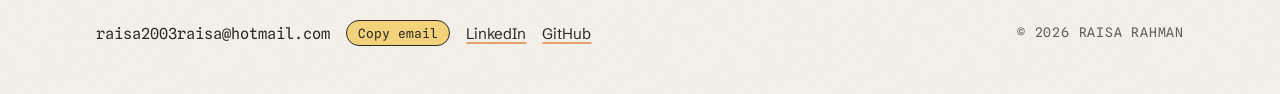
==== commit eb5afbf5: "Add files via upload" ====
--- a/index.html
+++ b/index.html
@@ -7,7 +7,7 @@
 <meta name="description" content="Raisa Rahman: user researcher with a product mindset, a Computer Science degree and three years supporting NHS trusts. Case studies in user research and product.">
 <link rel="preconnect" href="https://fonts.googleapis.com">
 <link rel="preconnect" href="https://fonts.gstatic.com" crossorigin>
-<link rel="stylesheet" href="https://fonts.googleapis.com/css2?family=Bricolage+Grotesque:opsz,wght@12..96,500;12..96,700;12..96,800&family=Instrument+Sans:ital,wght@0,400;0,500;0,600;1,400&family=DM+Mono:wght@400;500&family=Caveat:wght@600;700&display=swap">
+<link rel="stylesheet" href="https://fonts.googleapis.com/css2?family=Gloock&family=Schibsted+Grotesk:ital,wght@0,400;0,500;0,600;0,700;1,400&family=Spline+Sans+Mono:wght@400;500&family=Reenie+Beanie&display=swap">
 <style>
 /* Layout: a warm, modern scrapbook: soft pastel washes, light grain, sticker tags and
    handwritten notes over a clean reading column; one pastel accent per project. */
@@ -31,10 +31,10 @@
   --ink:#2B2A24;          /* warm charcoal text */
   --ink-soft:#615D51;
   --tape:rgba(243,210,124,.78);
-  --display:"Bricolage Grotesque", "Avenir Next", "Segoe UI", sans-serif;
-  --body:"Instrument Sans", "Segoe UI", system-ui, sans-serif;
-  --type:"DM Mono", ui-monospace, "SFMono-Regular", Menlo, monospace;
-  --marker:"Caveat", "Segoe Print", "Comic Sans MS", cursive;
+  --display:"Gloock", "Iowan Old Style", Georgia, serif;
+  --body:"Schibsted Grotesk", "Segoe UI", system-ui, sans-serif;
+  --type:"Spline Sans Mono", ui-monospace, "SFMono-Regular", Menlo, monospace;
+  --marker:"Reenie Beanie", "Segoe Print", "Comic Sans MS", cursive;
   --grain:url("data:image/svg+xml;utf8,<svg xmlns='http://www.w3.org/2000/svg' width='240' height='240'><filter id='n'><feTurbulence type='fractalNoise' baseFrequency='.9' numOctaves='3' stitchTiles='stitch'/><feColorMatrix values='0 0 0 0 .25  0 0 0 0 .22  0 0 0 0 .15  0 0 0 .09 0'/></filter><rect width='100%' height='100%' filter='url(%23n)'/></svg>");
   --stain:radial-gradient(ellipse 40rem 24rem at 95% 4%, rgba(243,210,124,.35), transparent 70%), radial-gradient(ellipse 32rem 26rem at 2% 42%, rgba(201,218,180,.45), transparent 70%), radial-gradient(ellipse 36rem 22rem at 85% 90%, rgba(229,160,111,.22), transparent 70%);
 }
@@ -53,9 +53,9 @@
 a:focus-visible, button:focus-visible{outline:2px dashed var(--ink); outline-offset:3px}
 p{margin:0}
 h1,h2,h3{font-family:var(--display); text-wrap:balance; line-height:1.02; margin:0; letter-spacing:-.01em}
-h1{font-size:clamp(2.6rem, 7.5vw, 4.8rem); font-weight:800; letter-spacing:-.03em; text-shadow:3px 3px 0 rgba(229,160,111,.38)}
-h2{font-size:clamp(1.7rem, 4vw, 2.4rem); font-weight:800; letter-spacing:-.025em}
-h3{font-size:1.2rem; font-weight:700}
+h1{font-size:clamp(2.6rem, 7.5vw, 4.6rem); font-weight:400; letter-spacing:-.015em; text-shadow:3px 3px 0 rgba(229,160,111,.38)}
+h2{font-size:clamp(1.7rem, 4vw, 2.35rem); font-weight:400; letter-spacing:-.01em}
+h3{font-family:var(--body); font-size:1.15rem; font-weight:700; letter-spacing:-.005em; line-height:1.25}
 .wrap{max-width:68rem; margin:0 auto; padding-block:2rem 4rem}
 .read{max-width:44rem}
 .stack{display:flex; flex-direction:column; gap:1rem}
@@ -64,7 +64,7 @@
 .tape{display:inline-block; align-self:flex-start; font-family:var(--type); font-size:.76rem; letter-spacing:.06em; text-transform:uppercase; padding:.28rem .85rem; background:var(--tape); color:var(--ink); transform:rotate(-2deg); box-shadow:0 1px 2px rgba(47,53,59,.2); clip-path:polygon(2% 0,98% 5%,100% 50%,97% 100%,3% 95%,0 50%)}
 .tape.denim{background:rgba(205,224,226,.95)} .tape.rose{background:rgba(242,220,196,.95)} .tape.moss{background:rgba(201,218,180,.95)}
 .scribble{background:linear-gradient(-2deg, transparent 48%, var(--mustard) 48%, var(--mustard) 90%, transparent 90%); padding:0 .12em; text-shadow:none}
-.marker{font-family:var(--marker); font-weight:700; font-size:1.15em; color:var(--plum); text-transform:none; letter-spacing:0; text-shadow:none; display:inline-block; transform:rotate(-3deg)}
+.marker{font-family:var(--marker); font-weight:400; font-size:1.15em; color:var(--plum); text-transform:none; letter-spacing:0; text-shadow:none; display:inline-block; transform:rotate(-3deg)}
 .muted{color:var(--ink-soft)}
 .status{display:inline-flex; align-items:center; gap:.45rem; font-family:var(--type); font-size:.76rem; padding:.3rem .75rem; border-radius:999px; background:var(--bleach); border:1.5px solid var(--ink)}
 .status .dot{width:.55rem; height:.55rem; border-radius:50%; background:var(--teal); box-shadow:0 0 0 3px var(--moss)}
@@ -72,7 +72,7 @@
 
 /* top */
 .top{display:flex; justify-content:space-between; align-items:center; gap:.75rem 1.25rem; flex-wrap:wrap; max-width:68rem; margin:0 auto; padding-top:1.1rem}
-.top .name{font-family:var(--display); font-weight:800; font-size:1.3rem; text-decoration:none; letter-spacing:.02em}
+.top .name{font-family:var(--display); font-weight:400; font-size:1.3rem; text-decoration:none; letter-spacing:.02em}
 .top nav{display:flex; gap:1rem; flex-wrap:wrap; font-family:var(--type); font-size:.9rem}
 .top nav a{text-decoration:none; color:var(--ink-soft)}
 .top nav a:hover, .top nav a[aria-current="page"]{color:var(--ink); text-decoration:underline; text-decoration-color:var(--rust)}
@@ -84,7 +84,7 @@
 .hero-card::before{content:""; position:absolute; top:-2px; left:38%; width:6.5rem; height:1.5rem; background:var(--tape); transform:rotate(-4deg)}
 .polaroid{margin:0 0 .4rem; background:#fff; padding:.6rem .6rem .3rem; border:1px solid var(--canvas); box-shadow:0 10px 22px -14px rgba(43,42,36,.55); transform:rotate(-2.5deg); align-self:center; width:min(100%, 17rem); display:flex; flex-direction:column; gap:.2rem}
 .polaroid img{display:block; width:100%; height:auto; aspect-ratio:4/5; object-fit:cover; border:0; background:var(--khaki)}
-.polaroid figcaption{font-family:var(--marker); font-weight:700; font-size:1.25rem; font-style:normal; color:var(--plum); text-align:center}
+.polaroid figcaption{font-family:var(--marker); font-weight:400; font-size:1.55rem; font-style:normal; color:var(--plum); text-align:center}
 .hero-card dl{margin:0; display:grid; grid-template-columns:auto 1fr; gap:.45rem 1rem; font-size:.95rem}
 .hero-card dt{font-family:var(--type); font-size:.8rem; text-transform:uppercase; color:var(--ink-soft); padding-top:.15rem}
 .hero-card dd{margin:0}
@@ -115,7 +115,7 @@
 .card .pic{aspect-ratio:16/10; max-width:100%; background:var(--acc); overflow:hidden; border-radius:14px 14px 0 0; display:grid; place-items:center; border-bottom:1.5px solid var(--ink); position:relative}
 .card.wide .pic{aspect-ratio:21/9}
 .card .pic img{width:100%; height:100%; object-fit:cover; object-position:center top; display:block; filter:saturate(.9)}
-.card .pic .glyph{font-family:var(--marker); font-weight:700; font-size:clamp(2rem, 3.4vw, 2.8rem); color:var(--ink); text-align:center; line-height:1.05; padding:1rem; transform:rotate(-4deg); overflow-wrap:anywhere}
+.card .pic .glyph{font-family:var(--marker); font-weight:400; font-size:clamp(2rem, 3.4vw, 2.8rem); color:var(--ink); text-align:center; line-height:1.05; padding:1rem; transform:rotate(-4deg); overflow-wrap:anywhere}
 .card .body{padding:1rem 1.1rem 1.2rem; display:flex; flex-direction:column; gap:.55rem; flex:1}
 .card .body p{font-size:.95rem}
 .card .links{margin-top:auto; display:flex; flex-wrap:wrap; gap:.4rem 1rem; font-family:var(--type); font-size:.86rem}
@@ -152,7 +152,7 @@
 .sketches figure:nth-child(1){transform:rotate(-1.5deg)} .sketches figure:nth-child(2){transform:rotate(1deg)} .sketches figure:nth-child(3){transform:rotate(-.6deg)}
 .steps{list-style:none; margin:0; padding:0; display:grid; gap:.7rem; counter-reset:s}
 .steps li{display:grid; grid-template-columns:2.1rem 1fr; gap:.5rem; counter-increment:s}
-.steps li::before{content:counter(s); font-family:var(--marker); font-size:1.4rem; border-radius:50%; width:1.8rem; height:1.8rem; display:grid; place-items:center; background:var(--mustard); border:1.5px solid var(--ink); transform:rotate(-4deg)}
+.steps li::before{content:counter(s); font-family:var(--marker); font-size:1.6rem; border-radius:50%; width:1.8rem; height:1.8rem; display:grid; place-items:center; background:var(--mustard); border:1.5px solid var(--ink); transform:rotate(-4deg)}
 .notes{display:grid; grid-template-columns:repeat(2, minmax(0,1fr)); gap:1.1rem}
 .note{border-radius:4px 4px 14px 4px; padding:1.1rem 1.15rem 1.2rem; display:flex; flex-direction:column; gap:.45rem; box-shadow:0 1px 0 rgba(47,53,59,.08), 0 10px 16px -12px rgba(47,53,59,.6); min-width:0}
 .note:nth-child(1){background:var(--mustard); transform:rotate(-.8deg)}
@@ -189,7 +189,7 @@
 video{display:block; width:100%; max-width:100%; border:1.5px solid var(--ink); border-radius:12px; background:#000}
 .stats{display:flex; flex-wrap:wrap; gap:.8rem}
 .stat{background:var(--bleach); border:1.5px solid var(--ink); border-radius:14px; padding:.7rem 1rem; display:flex; flex-direction:column; min-width:8.5rem}
-.stat b{font-family:var(--display); font-size:1.8rem; line-height:1; font-variant-numeric:tabular-nums}
+.stat b{font-family:var(--display); font-weight:400; font-size:1.8rem; line-height:1; font-variant-numeric:tabular-nums}
 .stat span{font-size:.85rem; color:var(--ink-soft)}
 /* cv page */
 .cv{display:grid; grid-template-columns:minmax(0,15rem) minmax(0,1fr); gap:2.5rem; padding-top:2rem}
@@ -214,6 +214,48 @@
 .lb{position:fixed; inset:0; background:rgba(43,42,36,.9); display:flex; align-items:center; justify-content:center; padding:calc(1rem + env(safe-area-inset-top,0px)) max(1rem, env(safe-area-inset-right,0px)) calc(1rem + env(safe-area-inset-bottom,0px)) max(1rem, env(safe-area-inset-left,0px)); z-index:20; overflow:auto}
 .lb img{max-width:100%; max-height:100%; background:#fff}
 .lb button{position:fixed; top:calc(1rem + env(safe-area-inset-top,0px)); right:max(1rem, env(safe-area-inset-right,0px)); font-family:var(--type); padding:.5rem .8rem; border:2px solid var(--ink); background:var(--paper); color:var(--ink); cursor:pointer}
+
+
+/* career timeline */
+.tl-tools{display:flex; flex-wrap:wrap; align-items:center; justify-content:space-between; gap:.8rem 1.2rem; margin:1rem 0 1.4rem}
+.tl-years{display:flex; flex-wrap:wrap; gap:.4rem}
+.tl-years button, .tl-all{font-family:var(--type); font-size:.82rem; padding:.4rem .8rem; border-radius:999px; border:1.5px solid var(--ink); background:var(--bleach); color:var(--ink); cursor:pointer}
+.tl-years button:hover, .tl-all:hover{background:var(--mustard)}
+.tl-years button.on{background:var(--ink); color:var(--paper)}
+.tl-legend{display:flex; flex-wrap:wrap; gap:.4rem 1rem; font-family:var(--type); font-size:.78rem; color:var(--ink-soft); margin:0; padding:0; list-style:none}
+.tl-legend li{display:flex; align-items:center; gap:.4rem}
+.tl-legend i{width:.8rem; height:.8rem; border-radius:50%; border:1.5px solid var(--ink); background:var(--c)}
+.tl{list-style:none; margin:0; padding:0; position:relative}
+.tl::before{content:""; position:absolute; left:7.4rem; top:.6rem; bottom:.6rem; width:2px; background:repeating-linear-gradient(var(--ink) 0 6px, transparent 6px 11px)}
+.tl-year{display:grid; grid-template-columns:6rem 1fr; gap:0 2.4rem; scroll-margin-top:1.5rem; padding-bottom:1.4rem}
+.tl-yr{font-family:var(--display); font-weight:400; font-size:clamp(1.8rem, 4vw, 2.4rem); line-height:1; position:sticky; top:1rem; align-self:start; text-align:right}
+.tl-items{list-style:none; margin:0; padding:0; display:flex; flex-direction:column; gap:.8rem}
+.tl-item{--c:var(--rust); position:relative}
+.t-study{--c:var(--denim)} .t-project{--c:var(--moss)} .t-award{--c:var(--mustard)}
+.tl-head{all:unset; box-sizing:border-box; cursor:pointer; display:grid; grid-template-columns:1fr auto; gap:.15rem 1rem; width:100%; padding:.85rem 1rem .9rem; background:var(--bleach); border:1.5px solid var(--ink); border-radius:14px; box-shadow:4px 4px 0 var(--c); transition:transform .12s ease, box-shadow .12s ease}
+.tl-head:hover{transform:translate(-1px,-1px); box-shadow:6px 6px 0 var(--c)}
+.tl-head:focus-visible{outline:3px solid var(--denim); outline-offset:3px}
+.tl-dot{position:absolute; left:-1.55rem; top:1.15rem; width:1rem; height:1rem; border-radius:50%; background:var(--c); border:2px solid var(--ink)}
+.tl-when{grid-column:1; font-family:var(--type); font-size:.76rem; color:var(--ink-soft); text-transform:uppercase; letter-spacing:.04em}
+.tl-title{grid-column:1; font-weight:700; font-size:1.08rem; line-height:1.25}
+.tl-org{grid-column:1; font-size:.94rem; color:var(--ink-soft)}
+.tl-kind{grid-column:2; grid-row:1 / span 3; align-self:center; font-family:var(--type); font-size:.72rem; padding:.18rem .6rem; border-radius:999px; background:var(--c); border:1px solid var(--ink); white-space:nowrap}
+.tl-head::after{content:"+"; grid-column:2; grid-row:3; justify-self:end; font-family:var(--type); font-size:1.1rem; line-height:1}
+.tl-head[aria-expanded="true"]::after{content:"\2212"}
+.tl-detail{margin:.5rem 0 .2rem 1rem; padding:.2rem 0 .2rem 1rem; border-left:3px solid var(--c); font-size:.96rem; max-width:44rem}
+.tl-detail p{margin:0 0 .4rem}
+.tl-detail ul{margin:0 0 .5rem; padding-left:1.1rem; display:flex; flex-direction:column; gap:.25rem}
+.tl-link{font-family:var(--type); font-size:.86rem}
+@media (max-width: 600px){
+  .tl::before{left:.45rem}
+  .tl-year{grid-template-columns:1fr; gap:.6rem; padding-left:1.8rem}
+  .tl-yr{position:static; text-align:left}
+  .tl-dot{left:-1.75rem}
+  .tl-head{grid-template-columns:1fr}
+  .tl-kind{grid-column:1; grid-row:auto; justify-self:start; margin-top:.3rem}
+  .tl-head::after{position:absolute; right:.9rem; top:.85rem}
+}
+@media (prefers-reduced-motion: reduce){ .tl-head{transition:none} }
 
 @media (max-width: 860px){
   .hero, .pitch, .focus, .pair, .cv{grid-template-columns:1fr}
@@ -240,6 +282,7 @@
   <a class="name" href="#">Raisa Rahman</a>
   <nav aria-label="Main">
     <a href="#" data-nav="home">Work</a>
+    <a href="#timeline" data-nav="timeline">Timeline</a>
     <a href="#experience" data-nav="experience">Experience</a>
     <a href="#cv" data-nav="cv">CV</a>
     <a href="#contact" data-nav="contact">Contact</a>
@@ -360,6 +403,20 @@
         </div>
       </div>
           </div>
+  </section>
+
+  <section class="section" id="timeline" aria-labelledby="tl-h">
+    <span class="tape" id="tl-h">Career timeline</span>
+    <h2>How I got here, year by year</h2>
+    <p class="read muted">From Camden Council to NHS integrations to research at UCL. Select any entry to see what I did, or jump to a year.</p>
+    <div class="tl-tools">
+      <div class="tl-years" id="tl-years" role="group" aria-label="Jump to year"></div>
+      <button type="button" class="tl-all" id="tl-all" aria-pressed="false">Expand all</button>
+    </div>
+    <ul class="tl-legend" aria-label="Key">
+      <li style="--c:var(--rust)"><i></i>Work</li><li style="--c:var(--denim)"><i></i>Study</li><li style="--c:var(--moss)"><i></i>Project</li><li style="--c:var(--mustard)"><i></i>Achievement</li>
+    </ul>
+    <ol class="tl" id="tl-list"></ol>
   </section>
 
   <section class="section" id="experience" aria-labelledby="exp-h">
@@ -751,11 +808,28 @@
       <div><h3>Research</h3><ul><li>Interviews and focus groups</li><li>Think-aloud usability testing</li><li>Reflexive thematic analysis</li><li>Surveys and experiments</li><li>Inferential statistics</li><li>Ethics, consent and GDPR</li></ul></div>
       <div><h3>Design</h3><ul><li>Personas and journey maps</li><li>User flows and wireframes</li><li>Figma prototyping</li><li>Heuristic evaluation</li><li>Accessibility (WCAG)</li></ul></div>
       <div><h3>Technical</h3><ul><li>SQL, Python, Java, C++</li><li>HTML, CSS, PHP, Vue.js, Laravel</li><li>Elm, Vega-Lite and Haskell</li><li>Vue.js 3, Laravel 11, SQLite</li><li>Git, Linux, cloud basics</li><li>HL7 (HealthConnect, Rhapsody)</li><li>Microsoft 365, Entra ID</li><li>Jira, Confluence, Salesforce, HubSpot</li></ul></div>
-      <div><h3>Other</h3><ul><li>English (native), Bengali (fluent)</li><li>Full UK driving licence</li><li>Eligible for SC clearance</li><li>Level 2 Food Safety</li></ul></div>
+      <div><h3>Other</h3><ul><li>English (native), Bengali (fluent)</li><li>Full UK driving licence</li><li>Eligible for SC clearance</li><li>Level 2 Food Safety</li><li>Self-taught guitar and ukulele</li></ul></div>
     </aside>
     <main>
       <section>
         <h2>Experience</h2>
+        <div class="job">
+          <header><h3>Student Project Researcher, Faculty of Medical Sciences, UCL</h3><span class="stamp">Jan 2027 – Jun 2027</span></header>
+          <ul>
+            <li>Support a Student Success Grant project, led by the Vice Dean for Equality, Diversity and Inclusion, to make group assessment fairer for disabled and neurodivergent students.</li>
+            <li>Help develop an Accessible Groupwork Toolkit and Flexible Contribution Framework, bringing a student perspective to every stage of the research.</li>
+            <li>Prepare ethics materials, recruit participants, help run focus groups and interviews, and analyse survey and qualitative data using thematic analysis.</li>
+            <li>Create accessible reports, infographics and presentations to share the findings.</li>
+          </ul>
+        </div>
+        <div class="job">
+          <header><h3>Tutor, UCL Accelerate (Access and Widening Participation Office)</h3><span class="stamp">Dec 2026 – Jul 2027</span></header>
+          <ul>
+            <li>Deliver a 12-week in-school maths tutoring programme to small groups of Year 10 students from underrepresented backgrounds.</li>
+            <li>Teach GCSE topics including trigonometry, surds, quadratic equations and sequences, adapting explanations to each student's starting point.</li>
+            <li>Enhanced DBS; trained in tutoring and Child Protection in Education.</li>
+          </ul>
+        </div>
         <div class="job">
           <header><h3>Support Engineer, Integrella</h3><span class="stamp">Sep 2023 – present</span></header>
           <p class="muted">Healthcare integration consultancy serving NHS trusts including UCLH, South Tees, Frimley, Northumbria, HSCNI, King's College London, LPCH and East of England Ambulance Service.</p>
@@ -765,13 +839,14 @@
             <li>Found why a Microsoft Entra ID account migration was failing, proved a fix, and set out options for leadership.</li>
             <li>Led the company-wide Qualys rollout and supported Cyber Essentials certification (Sophos, Holm Security, JumpCloud).</li>
             <li>Took part in two CRM migrations (Redmine to Salesforce, then HubSpot) and shadowed a project manager on the Hywel Dda integration.</li>
+            <li>Administer Microsoft 365, Entra ID, Intune, JumpCloud and HubSpot.</li>
             <li>Built a company-wide onboarding and offboarding tracker with HR; automating the monthly support rota.</li>
             <li>Trained new staff through written guides, videos and knowledge transfer sessions.</li>
           </ul>
         </div>
         <div class="job">
           <header><h3>Operations Assistant, Institute for Arts in Therapy and Education</h3><span class="stamp">Nov 2026 – present</span></header>
-          <ul><li>Prepare training rooms and audio-visual equipment for art-based therapy training sessions, and give technical support to staff and students.</li></ul>
+          <ul><li>Prepare training rooms, art materials and audio-visual equipment for arts-based therapy training sessions, and give technical support to staff and students.</li><li>Run the technology for online taster sessions: share the slideshow, check the audio and advance slides on the presenter's cue.</li></ul>
         </div>
         <div class="job">
           <header><h3>Senior Administrative Assistant, Camden Summer University (Camden Council)</h3><span class="stamp">Jun 2021 – Aug 2023</span></header>
@@ -796,7 +871,7 @@
         </div>
         <div class="job">
           <header><h3>Food Connector, The Food Connection</h3><span class="stamp">Sep 2022 – present · freelance</span></header>
-          <ul><li>Run brand sampling stands and gather customer opinions on products.</li></ul>
+          <ul><li>Work with brands to understand their products, run sampling stands, and invite customers to share their views.</li></ul>
         </div>
       </section>
       <section>
@@ -804,6 +879,7 @@
         <div class="job">
           <header><h3>MSc Human-Computer Interaction, UCL</h3><span class="stamp">Sep 2026 – Aug 2027</span></header>
           <p>Interaction Design; Interaction Science; Human-AI Interaction; HCI for Health and Wellbeing; User-Centred Data Visualisation; The Digital Workplace; MSc project.</p>
+          <ul><li><strong>Understanding Existing HCI Research:</strong> 3,000-word critical review of a CHI 2025 paper on generative AI and critical thinking, tracing its foundations and how later work used its findings.</li><li><strong>Individual design portfolio:</strong> eco mode in shared housing, and helping adult children support their parents with phone tasks.</li><li><strong>Group project:</strong> helping Tube passengers request and offer a seat discreetly.</li><li><strong>Qualitative study:</strong> how new students choose optional modules, analysed with reflexive thematic analysis.</li></ul>
         </div>
         <div class="job">
           <header><h3>BSc (Hons) Computer Science with Professional Pathway, City St George's, University of London</h3><span class="stamp">2022 – 2026 · First Class</span></header>
@@ -812,13 +888,17 @@
         <div class="job">
           <header><h3>A-levels, St Marylebone CE School</h3><span class="stamp">2020 – 2022</span></header>
           <p>Mathematics (B), Economics (B), Psychology (C).</p>
+        </div>
+        <div class="job">
+          <header><h3>GCSEs, Camden School for Girls</h3><span class="stamp">2015 – 2020</span></header>
+          <p>GCSEs including Mathematics (8), Combined Science (8, 7), Further Maths (7), Computer Science (7) and English Language and Literature (7).</p>
         </div>
       </section>
       <section>
         <h2>Achievements</h2>
         <div class="timeline">
           <div><b>2025</b><span>Student fundraiser: charity BBQ for 300+ students (£800+); Glory to Guidance appeal for orphans in Gaza (£16,000+).</span></div>
-          <div><b>2024</b><span>Activision Blizzard Coding Kickstarter (Python); student panel encouraging placements.</span></div>
+          <div><b>2024</b><span>Activision Blizzard Coding Kickstarter (Python); student panel encouraging placements; featured in a university promotional video.</span></div>
           <div><b>2023</b><span>Computer Science Society committee.</span></div>
           <div><b>2022</b><span>Marylebone Rotary Prize; Chair of the Sixth Form Committee; editor of the Marylebone Messenger.</span></div>
           <div><b>2021</b><span>Nuffield Research Placement with Synoptix and Gold CREST Award; In2Science cohort; team leader for a Gaza Winter Walk team that raised over £1,000.</span></div>
@@ -876,6 +956,95 @@
 });
 showWf(0);
 
+/* ---- career timeline ---- */
+const TL = [
+ {y:2027, when:"Jan – Jun 2027", type:"work", title:"Student Project Researcher", org:"Faculty of Medical Sciences, UCL", soon:"Starting January 2027",
+  sum:"Research to make group assessment fairer for disabled and neurodivergent students, led by the Vice Dean for Equality, Diversity and Inclusion.",
+  pts:["Help develop an Accessible Groupwork Toolkit and Flexible Contribution Framework, bringing a student perspective to every stage.","Prepare ethics materials, recruit participants, and help run focus groups and interviews.","Develop and pilot surveys, and analyse survey and qualitative data using thematic analysis.","Create accessible reports, infographics and presentations to share the findings."]},
+ {y:2027, when:"Oct 2026 – Jan 2027", type:"study", title:"Understanding Existing HCI Research", org:"MSc coursework, Interaction Science",
+  sum:"A 3,000-word critical review, in APA 7 with every claim page-referenced against the original source.",
+  pts:["Critically analysed a CHI 2025 paper on generative AI and critical thinking (Lee et al., 2025): its survey of 319 knowledge workers, what self-reported evidence can and can't establish, and its contribution to HCI.","Traced the work it builds on, including Bloom's taxonomy and Sarkar (2023), and evaluated how a later study used, and in places misattributed, its findings.","Wrote a 1,500-word essay applying Interaction Science research to interface design."]},
+ {y:2027, when:"Oct 2026 – Jan 2027", type:"study", title:"Individual design portfolio", org:"MSc coursework, Interaction Design",
+  sum:"Two user-centred design projects, from research to evaluated prototype.",
+  pts:["Eco mode in shared housing: how housemates could cut their energy use together.","Helping parents with phone tasks: research with the adult children who help their parents with smartphones, and designs to make that help easier.","Interviews, ideation, sketching, prototyping and usability testing, with every decision backed by evidence."]},
+ {y:2026, when:"Dec 2026 – Jul 2027", type:"work", title:"Tutor", org:"UCL Accelerate, Access and Widening Participation",
+  sum:"A 12-week in-school maths tutoring programme for Year 10 students from underrepresented backgrounds.",
+  pts:["Teach GCSE topics such as trigonometry, surds, quadratics and sequences to small groups, adapting to each student's starting point.","Build problem-solving skills and confidence, tracking progress towards measurable gains.","Enhanced DBS; trained in tutoring and Child Protection in Education."]},
+ {y:2026, when:"Nov 2026 – present", type:"work", title:"Operations Assistant", org:"Institute for Arts in Therapy and Education",
+  sum:"Weekend role keeping arts-based therapy training running smoothly, in person and online.",
+  pts:["Set up training rooms, art materials and audio-visual equipment, and give technical support to staff and students.","Run the tech for online taster sessions: share the slideshow, check the audio and move through slides on the presenter's cue."]},
+ {y:2026, when:"Oct – Dec 2026", type:"study", title:"Group project: seats on the Tube", org:"MSc coursework, Interaction Design",
+  sum:"“How might we help passengers request and offer a seat in a way that feels discreet, accessible and easy to act on?”",
+  pts:["Five-person team researching commuters' unspoken needs on the London Underground.","Developed and tested design concepts with weekly guidance, delivered as a video, report and presentation."]},
+ {y:2026, when:"Oct – Dec 2026", type:"study", title:"Qualitative research study", org:"MSc coursework, Interaction Science",
+  sum:"Team study on how new students gather information and choose optional modules.",
+  pts:["Semi-structured interviews with informed consent and anonymised data.","Reflexive thematic analysis (Braun and Clarke), developing themes through team discussion."]},
+ {y:2026, when:"Sep 2026 – Aug 2027", type:"study", title:"MSc Human-Computer Interaction", org:"University College London",
+  sum:"Interaction Design, Interaction Science, Human-AI Interaction, HCI for Health and Wellbeing, User-Centred Data Visualisation and The Digital Workplace."},
+ {y:2026, when:"Jan – May 2026", type:"project", title:"StudyBuddy", org:"User research and app design", link:["#studybuddy","Read the case study"],
+  sum:"Seven interviews with walkthroughs showed students plan well but struggle to start, which reshaped the app.",
+  pts:["Persona, journey map, user flow and six annotated mobile wireframes in Figma."]},
+ {y:2026, when:"Jun 2026", type:"study", title:"BSc (Hons) Computer Science, First Class", org:"City St George's, University of London",
+  sum:"Professional Pathway, 2022–2026. Highlights: Computer Science, Ethics and Society (95), Work Based Project (79.9), Data Visualisation (79)."},
+ {y:2025, when:"Oct 2025 – Jun 2026", type:"project", title:"Student Circus mentoring platform", org:"Final-year project for a real client", link:["#student-circus","Read the case study and try the demo"],
+  sum:"Took a platform connecting international students with alumni mentors from client requirements to a working product.",
+  pts:["Role-based journeys for students, mentors and admins, mentor verification and Google Calendar booking.","Vue.js, Laravel and SQLite; verified against 24 test cases."]},
+ {y:2025, when:"Oct – Dec 2025", type:"project", title:"GP appointments dashboard", org:"Data Visualisation module", link:["#data-vis","Explore the dashboard"],
+  sum:"Interactive analysis of 110,000+ appointments exploring no-shows, cancellations and slot use, built in Elm and Vega-Lite."},
+ {y:2025, when:"2025", type:"award", title:"Student fundraising", org:"Mercy to Humanity and Glory to Guidance",
+  sum:"Helped run a charity BBQ that served over 300 students and raised more than £800, and was part of an event that raised over £16,000 for orphans in Gaza."},
+ {y:2024, when:"Jun – Jul 2024", type:"work", title:"Teaching Assistant", org:"Bengali Education Centre",
+  sum:"Helped children aged 4–16 with maths and English homework, keeping sessions engaging and focused."},
+ {y:2024, when:"2024", type:"project", title:"Desk reservation web app", org:"Work Based Project", link:["desk-booking-demo/","Try the live demo"],
+  sum:"A booking system with a clickable floor plan, calendar, “who's in” list, admin tools and downloadable reports, built with PHP. Module mark: 79.9."},
+ {y:2024, when:"2024", type:"award", title:"Coding Kickstarter, student panel and promo video", org:"Activision Blizzard and City",
+  sum:"Completed Activision Blizzard's Introduction to Python and Apps course, spoke on a student panel encouraging placements, and appeared in a university promotional video."},
+ {y:2023, when:"Sep 2023 – present", type:"work", title:"Support Engineer", org:"Integrella, healthcare integration consultancy",
+  sum:"First line of support for NHS trusts including UCLH, South Tees, Frimley, Northumbria and East of England Ambulance Service.",
+  pts:["Average response and resolution SLAs of 98%, including an out-of-hours rota.","HL7 integrations on InterSystems HealthConnect and Rhapsody; SQL scripts to fix data issues.","Unblocked a failed Entra ID migration and set out options for leadership.","Led the Qualys rollout, supported Cyber Essentials, and took part in two CRM migrations.","Built a company-wide onboarding and offboarding tracker, and trained new staff with guides, videos and knowledge transfer sessions."]},
+ {y:2023, when:"Feb – May 2023", type:"work", title:"Student roles", org:"City, University of London (via Unitemps)",
+  sum:"Election Assistant, Student Digital Community scoping researcher and Co-Pilot.",
+  pts:["Held informal research conversations with students across campus about Student Digital Assistants, recording feedback and new ideas.","Checked AV and ran Zoom for hybrid classes, escalating complex issues to IT.","Promoted Students' Union elections across campuses."]},
+ {y:2023, when:"2023", type:"project", title:"2D platform game and shopping centre database", org:"BSc coursework",
+  sum:"A Java platform game and an SQL database of a shopping centre's customers and purchases. Also served on the Computer Science Society committee."},
+ {y:2022, when:"Sep 2022 – present", type:"work", title:"Food Connector", org:"The Food Connection (freelance)",
+  sum:"Run brand sampling stands and invite customers to share their views on products."},
+ {y:2022, when:"2020 – 2022", type:"award", title:"Sixth form leadership", org:"St Marylebone CE School",
+  sum:"Chair of the Sixth Form Committee (organised a Christmas Fair and Culture Day), editor of the school newsletter, and winner of the Marylebone Rotary Prize. A-levels in Mathematics, Economics and Psychology."},
+ {y:2021, when:"Jun 2021 – Aug 2023", type:"work", title:"Senior Administrative Assistant", org:"Camden Summer University, Camden Council",
+  sum:"Managed records for over 1,000 young people and supported young people with autism and dyslexia.",
+  pts:["Turned enrolment data into reports for senior management.","Delivered presentations in schools and ran social media to reach young people from disadvantaged backgrounds.","Helped coordinate a borough-wide project."]},
+ {y:2021, when:"2021", type:"award", title:"Nuffield Research Placement and Gold CREST Award", org:"Synoptix", link:["#counsellor-app","Read about the project"],
+  sum:"Independent report on how AI could improve safety in society, designing a patient–counsellor matching app. Also joined the In2Science cohort and led a Gaza Winter Walk team that raised over £1,000."}
+];
+const TYPES = {work:"Work", study:"Study", project:"Project", award:"Achievement"};
+(function(){
+  const root = document.getElementById("tl-list"), years = [...new Set(TL.map(e=>e.y))];
+  const esc = s => s.replace(/&/g,"&amp;").replace(/</g,"&lt;");
+  root.innerHTML = years.map(y => `<li class="tl-year" id="y${y}" data-year="${y}"><h3 class="tl-yr">${y}</h3><ol class="tl-items">` +
+    TL.map((e,i)=>({e,i})).filter(o=>o.e.y===y).map(({e,i}) => `<li class="tl-item t-${e.type}">
+      <button type="button" class="tl-head" aria-expanded="false" aria-controls="tl-d${i}">
+        <span class="tl-dot" aria-hidden="true"></span>
+        <span class="tl-when">${esc(e.when)}</span>
+        <span class="tl-title">${esc(e.title)}</span>
+        <span class="tl-org">${esc(e.org)}</span>
+        <span class="tl-kind">${TYPES[e.type]}${e.soon?` · ${esc(e.soon)}`:""}</span>
+      </button>
+      <div class="tl-detail" id="tl-d${i}" hidden><p>${esc(e.sum)}</p>${e.pts?`<ul>${e.pts.map(p=>`<li>${esc(p)}</li>`).join("")}</ul>`:""}${e.link?`<a class="tl-link" href="${e.link[0]}">${esc(e.link[1])} →</a>`:""}</div>
+    </li>`).join("") + `</ol></li>`).join("");
+  const set = (btn, open) => { btn.setAttribute("aria-expanded", open); document.getElementById(btn.getAttribute("aria-controls")).hidden = !open; };
+  root.addEventListener("click", ev => { const b = ev.target.closest(".tl-head"); if(b) set(b, b.getAttribute("aria-expanded")!=="true"); });
+  const all = document.getElementById("tl-all");
+  all.addEventListener("click", () => { const open = all.getAttribute("aria-pressed")!=="true"; all.setAttribute("aria-pressed", open); all.textContent = open ? "Collapse all" : "Expand all"; root.querySelectorAll(".tl-head").forEach(b=>set(b, open)); });
+  const bar = document.getElementById("tl-years");
+  bar.innerHTML = years.map(y=>`<button type="button" data-y="${y}">${y}</button>`).join("");
+  bar.addEventListener("click", ev => { const b = ev.target.closest("button"); if(!b) return; document.getElementById("y"+b.dataset.y).scrollIntoView({behavior: matchMedia("(prefers-reduced-motion: reduce)").matches ? "auto" : "smooth", block:"start"}); });
+  if ("IntersectionObserver" in window){
+    const io = new IntersectionObserver(ents => ents.forEach(en => { if(en.isIntersecting){ bar.querySelectorAll("button").forEach(b=>b.classList.toggle("on", b.dataset.y===en.target.dataset.year)); } }), {rootMargin:"-30% 0px -60% 0px"});
+    root.querySelectorAll(".tl-year").forEach(el=>io.observe(el));
+  }
+})();
+
 /* ---- routing ---- */
 const views = {home:"view-home", studybuddy:"view-studybuddy", "counsellor-app":"view-counsellor-app", "student-circus":"view-student-circus", "data-vis":"view-data-vis", cv:"view-cv"};
 function route(){
@@ -883,9 +1052,9 @@
   const view = views[h] ? h : "home";
   Object.entries(views).forEach(([k,id])=>{ document.getElementById(id).hidden = k!==view; });
   document.querySelectorAll(".top nav a").forEach(a=>a.removeAttribute("aria-current"));
-  const cur = document.querySelector('.top nav a[data-nav="'+(view==="home" && (h==="experience"||h==="contact") ? h : view)+'"]');
+  const cur = document.querySelector('.top nav a[data-nav="'+(view==="home" && (h==="experience"||h==="contact"||h==="timeline") ? h : view)+'"]');
   if(cur) cur.setAttribute("aria-current","page");
-  if(view==="home" && (h==="experience" || h==="contact" || h==="work")){ document.getElementById(h).scrollIntoView(); }
+  if(view==="home" && (h==="experience" || h==="contact" || h==="work" || h==="timeline")){ document.getElementById(h).scrollIntoView(); }
   else if(h==="contact"){ document.getElementById("contact").scrollIntoView(); }
   else window.scrollTo(0,0);
 }
